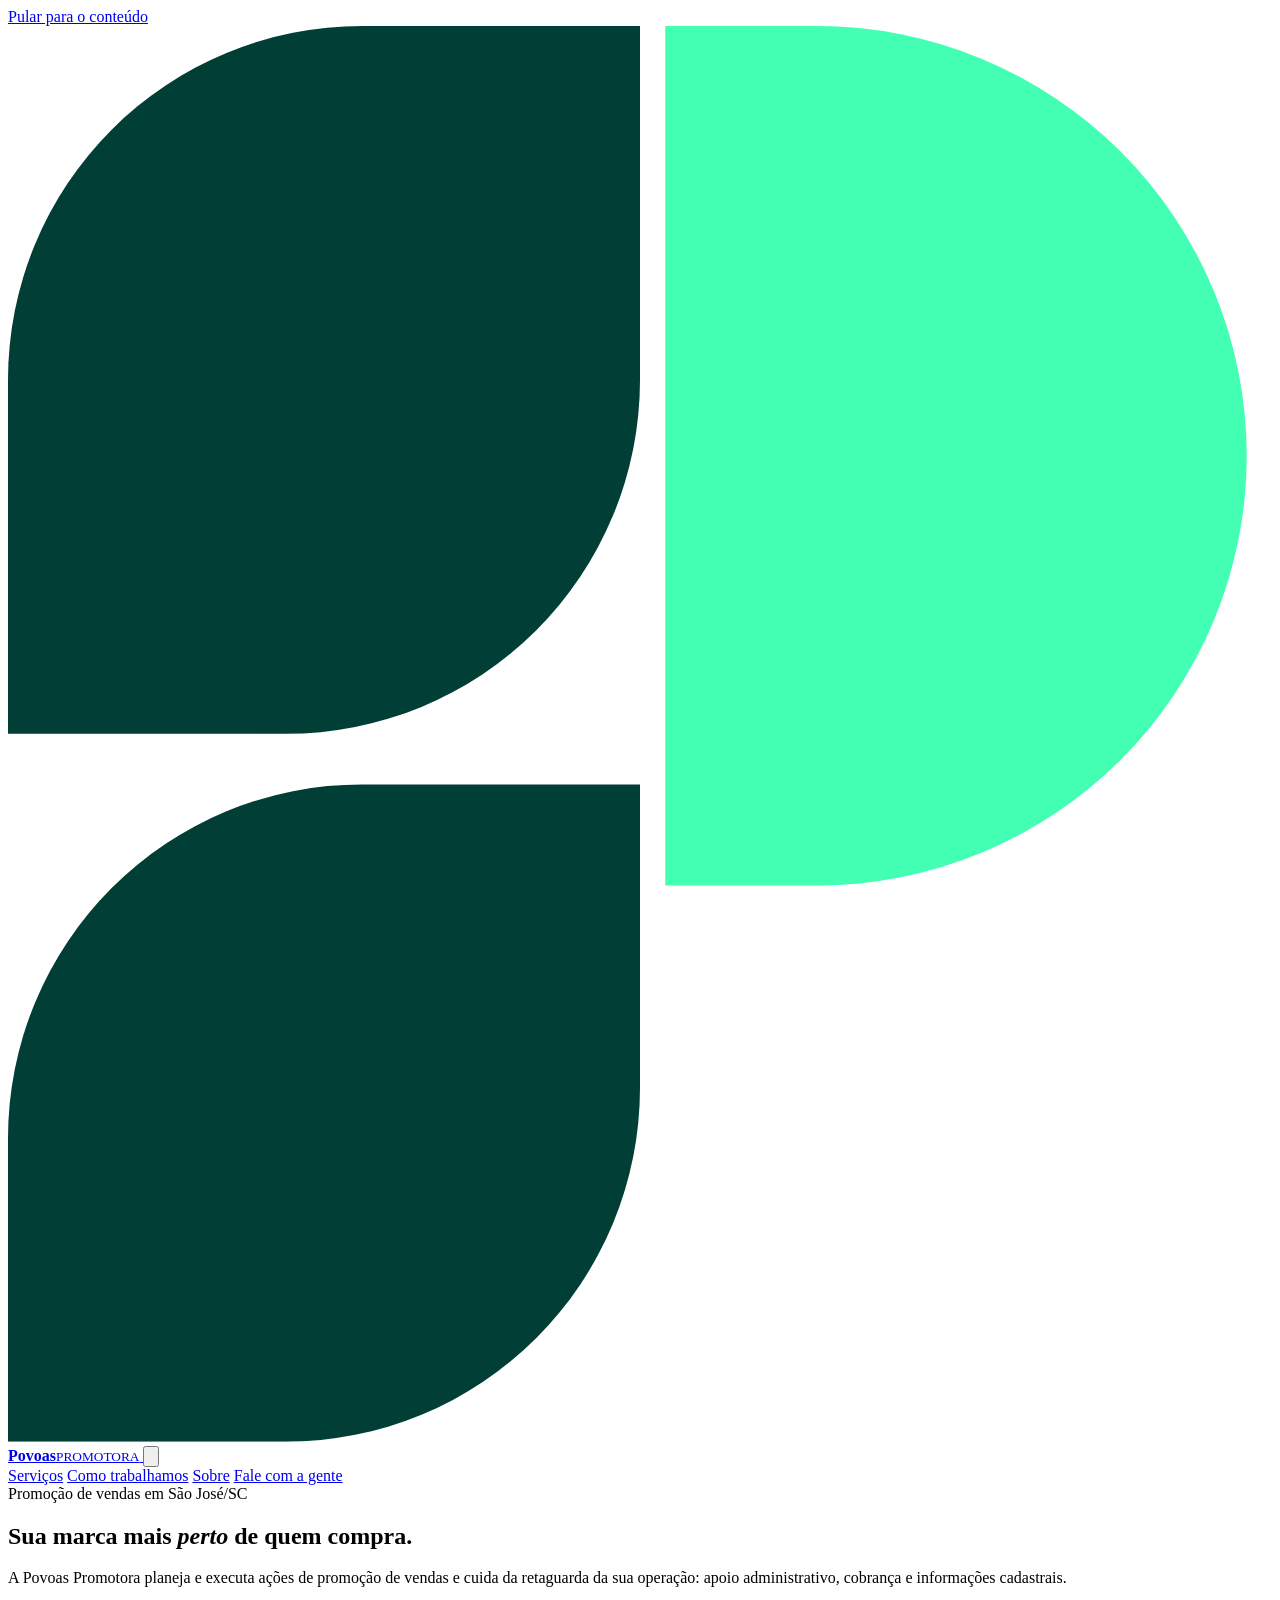
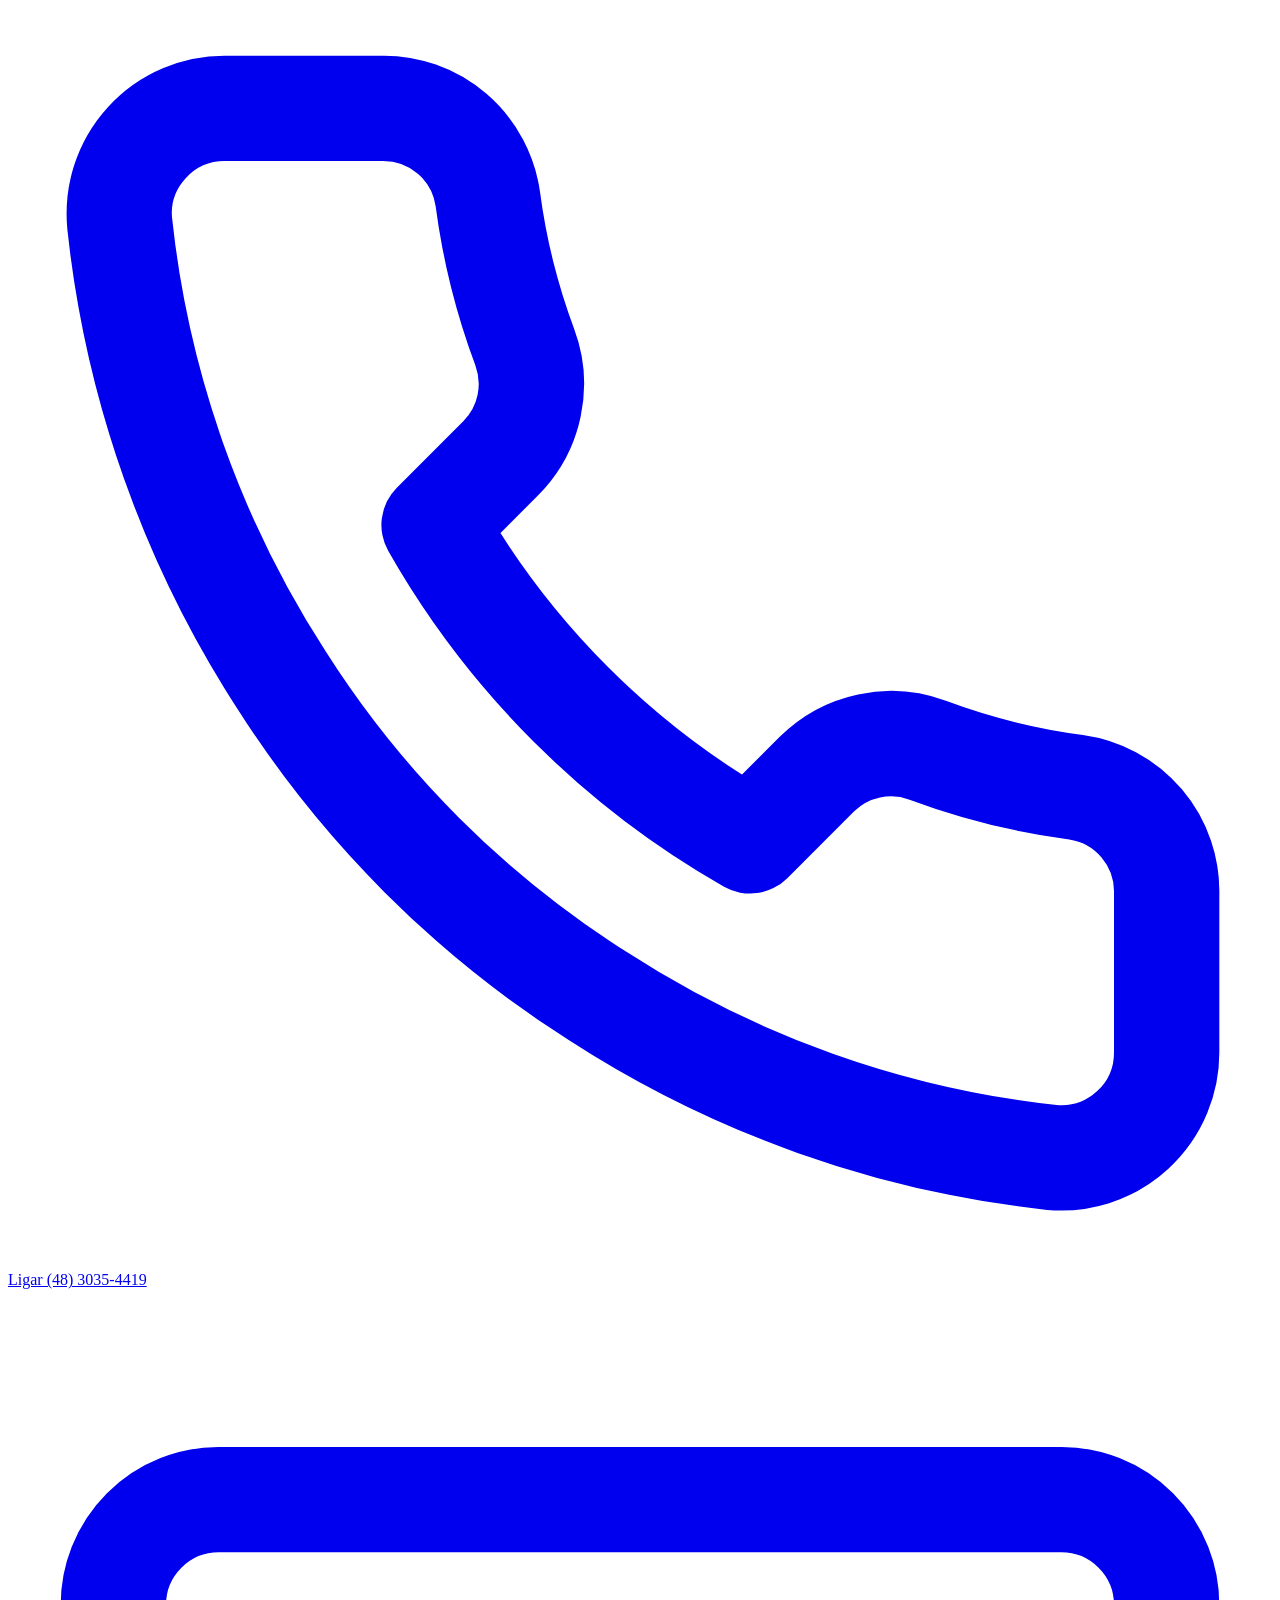
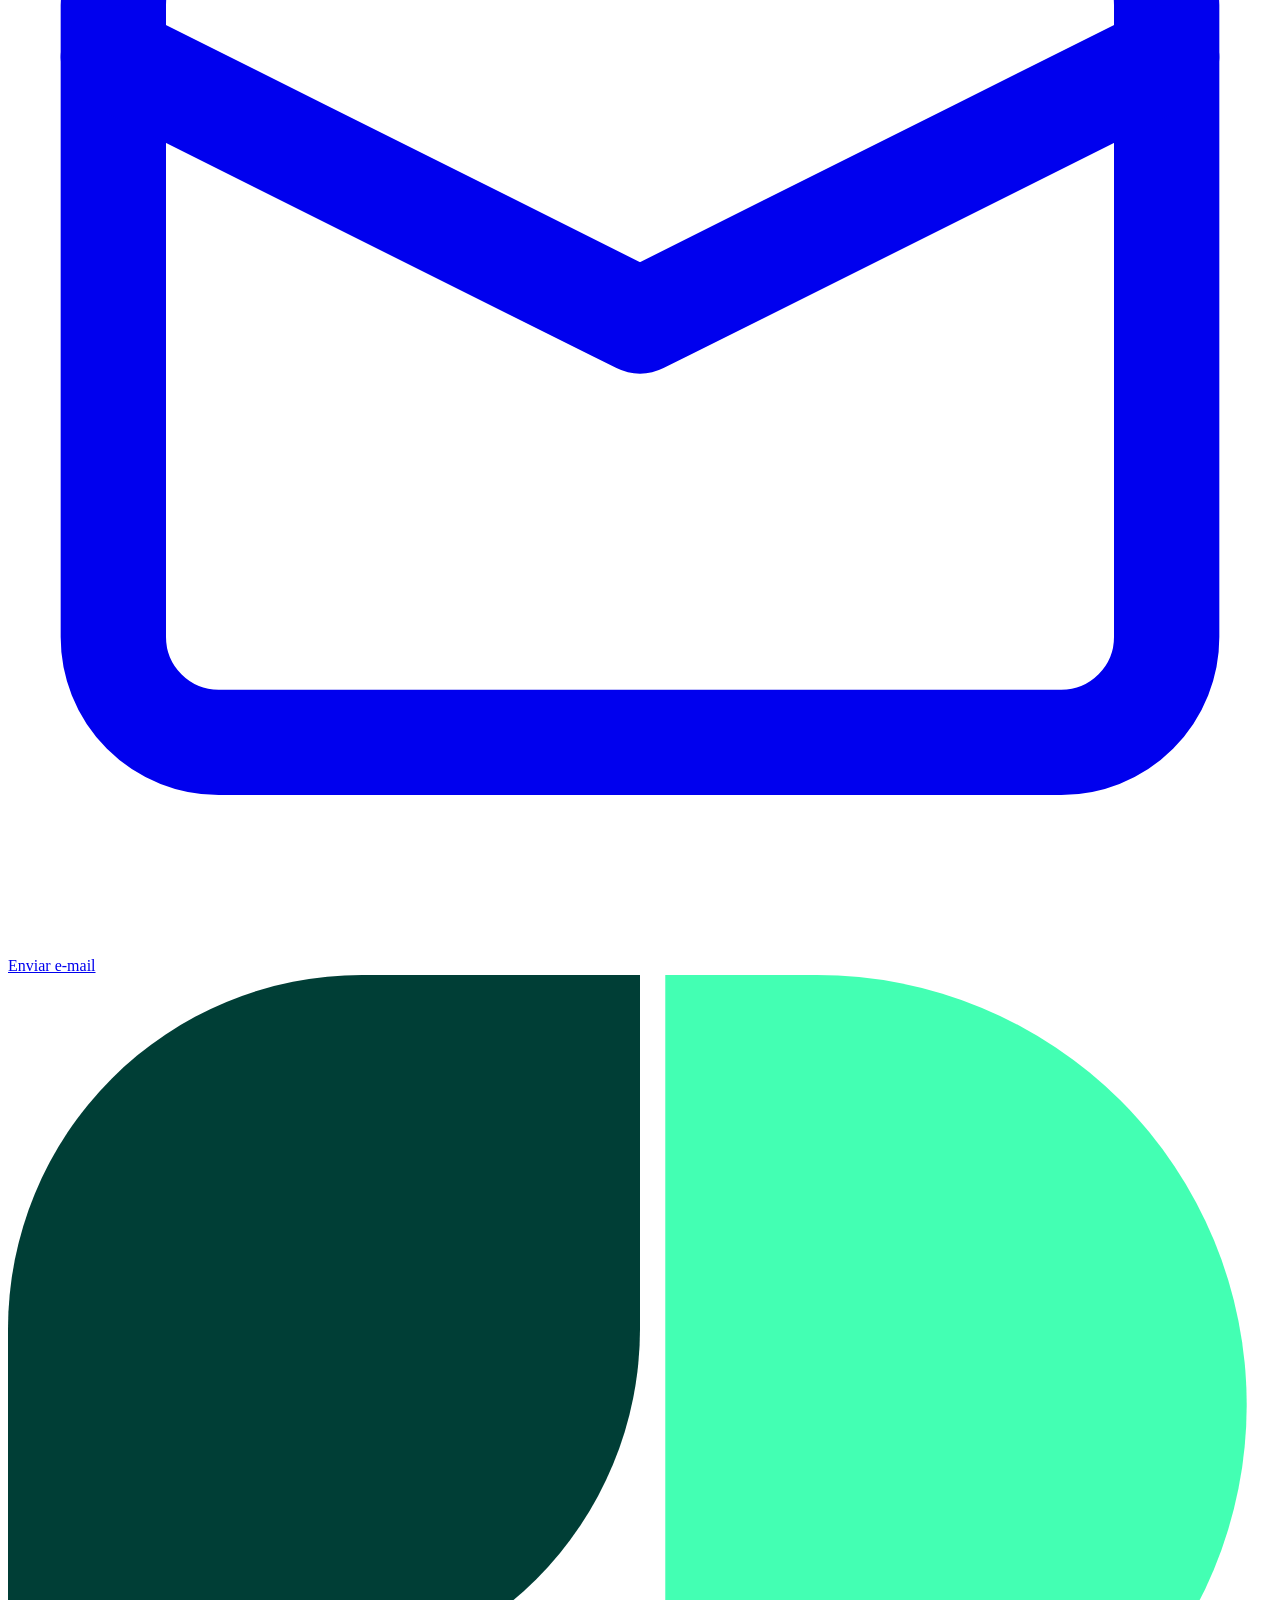
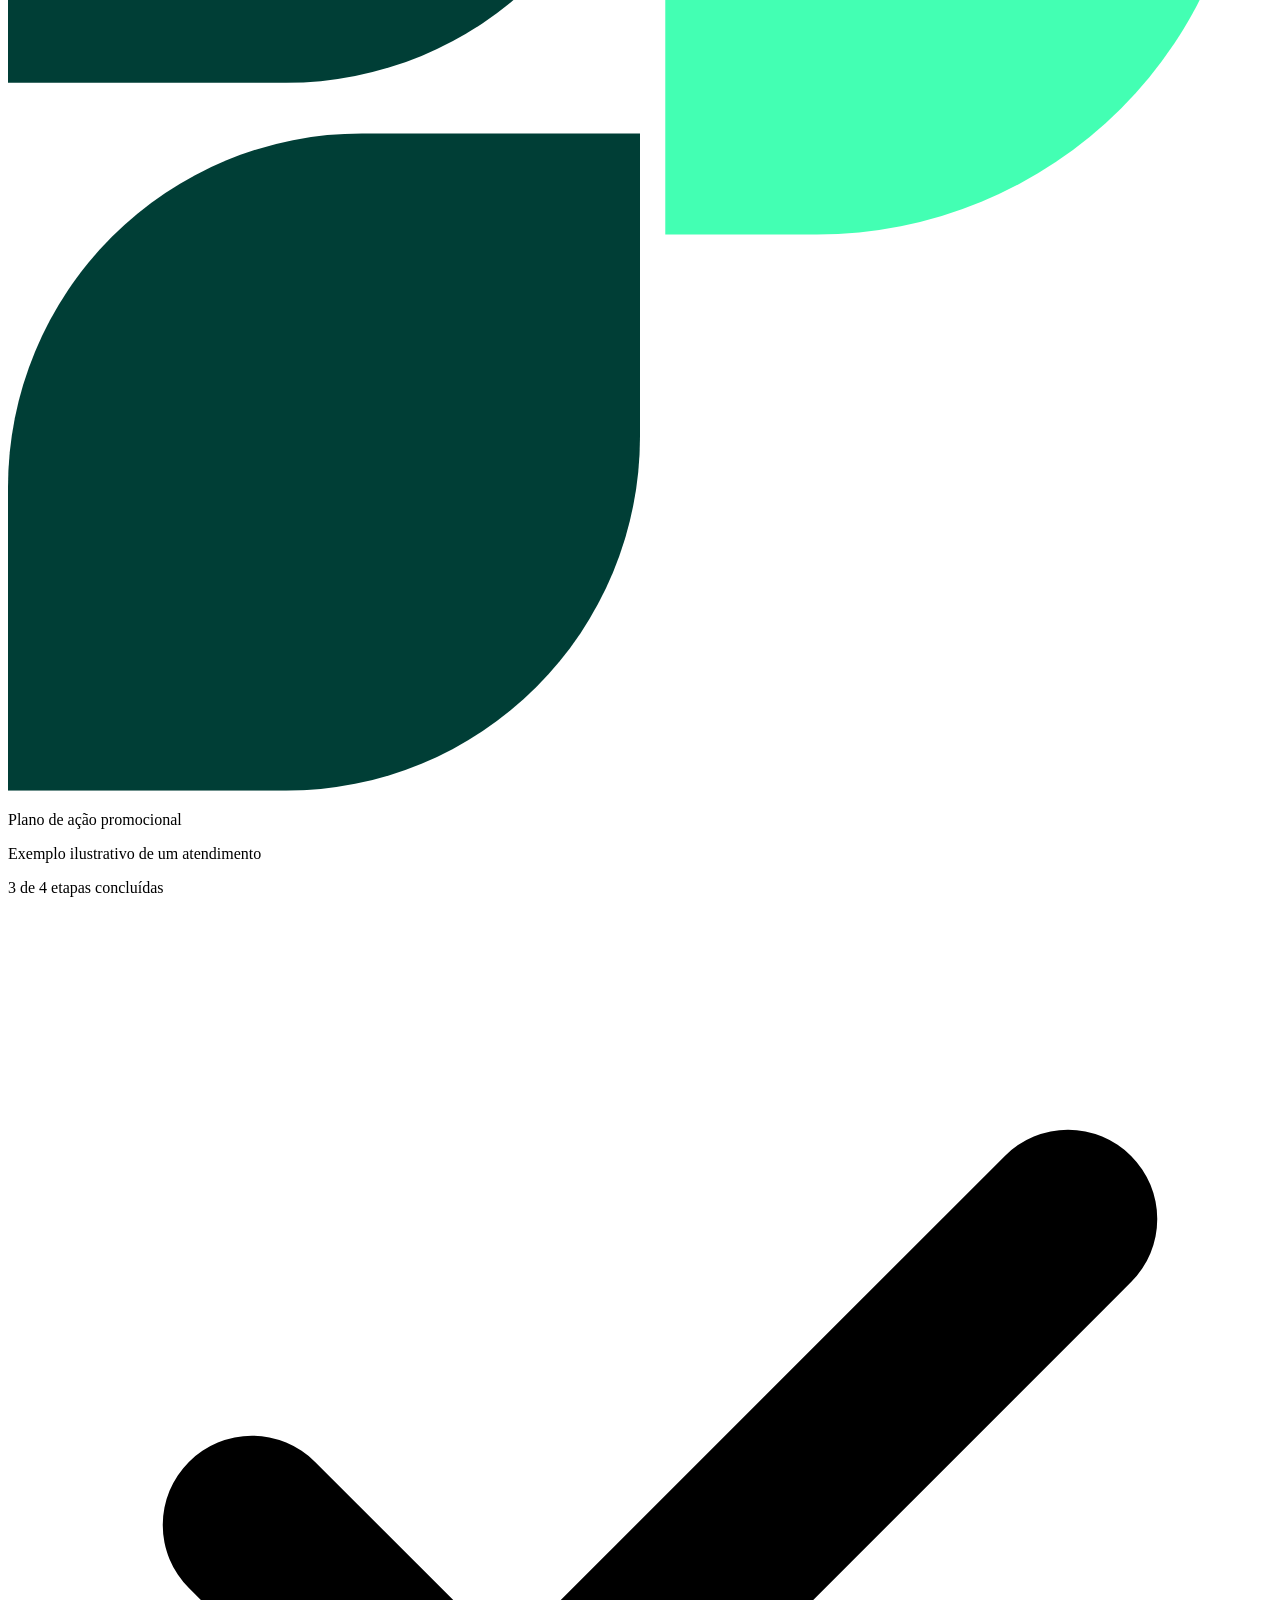
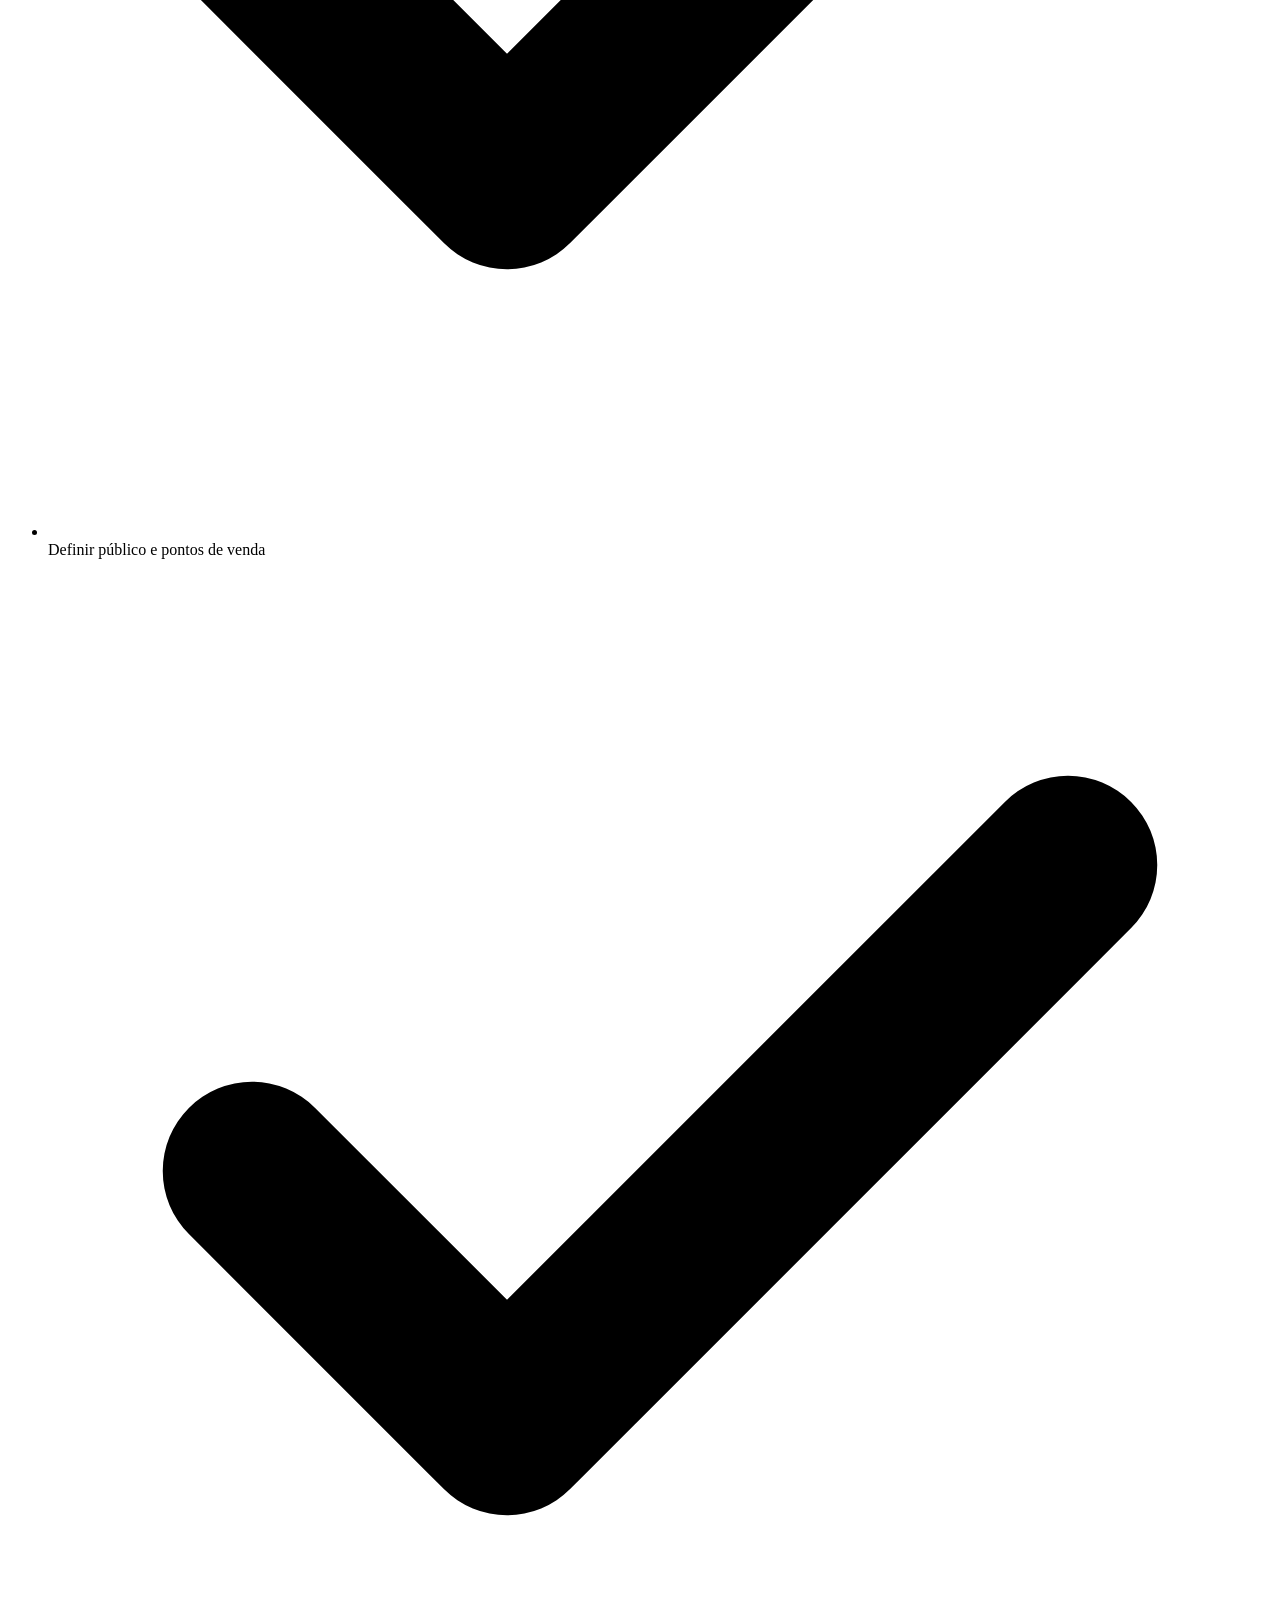
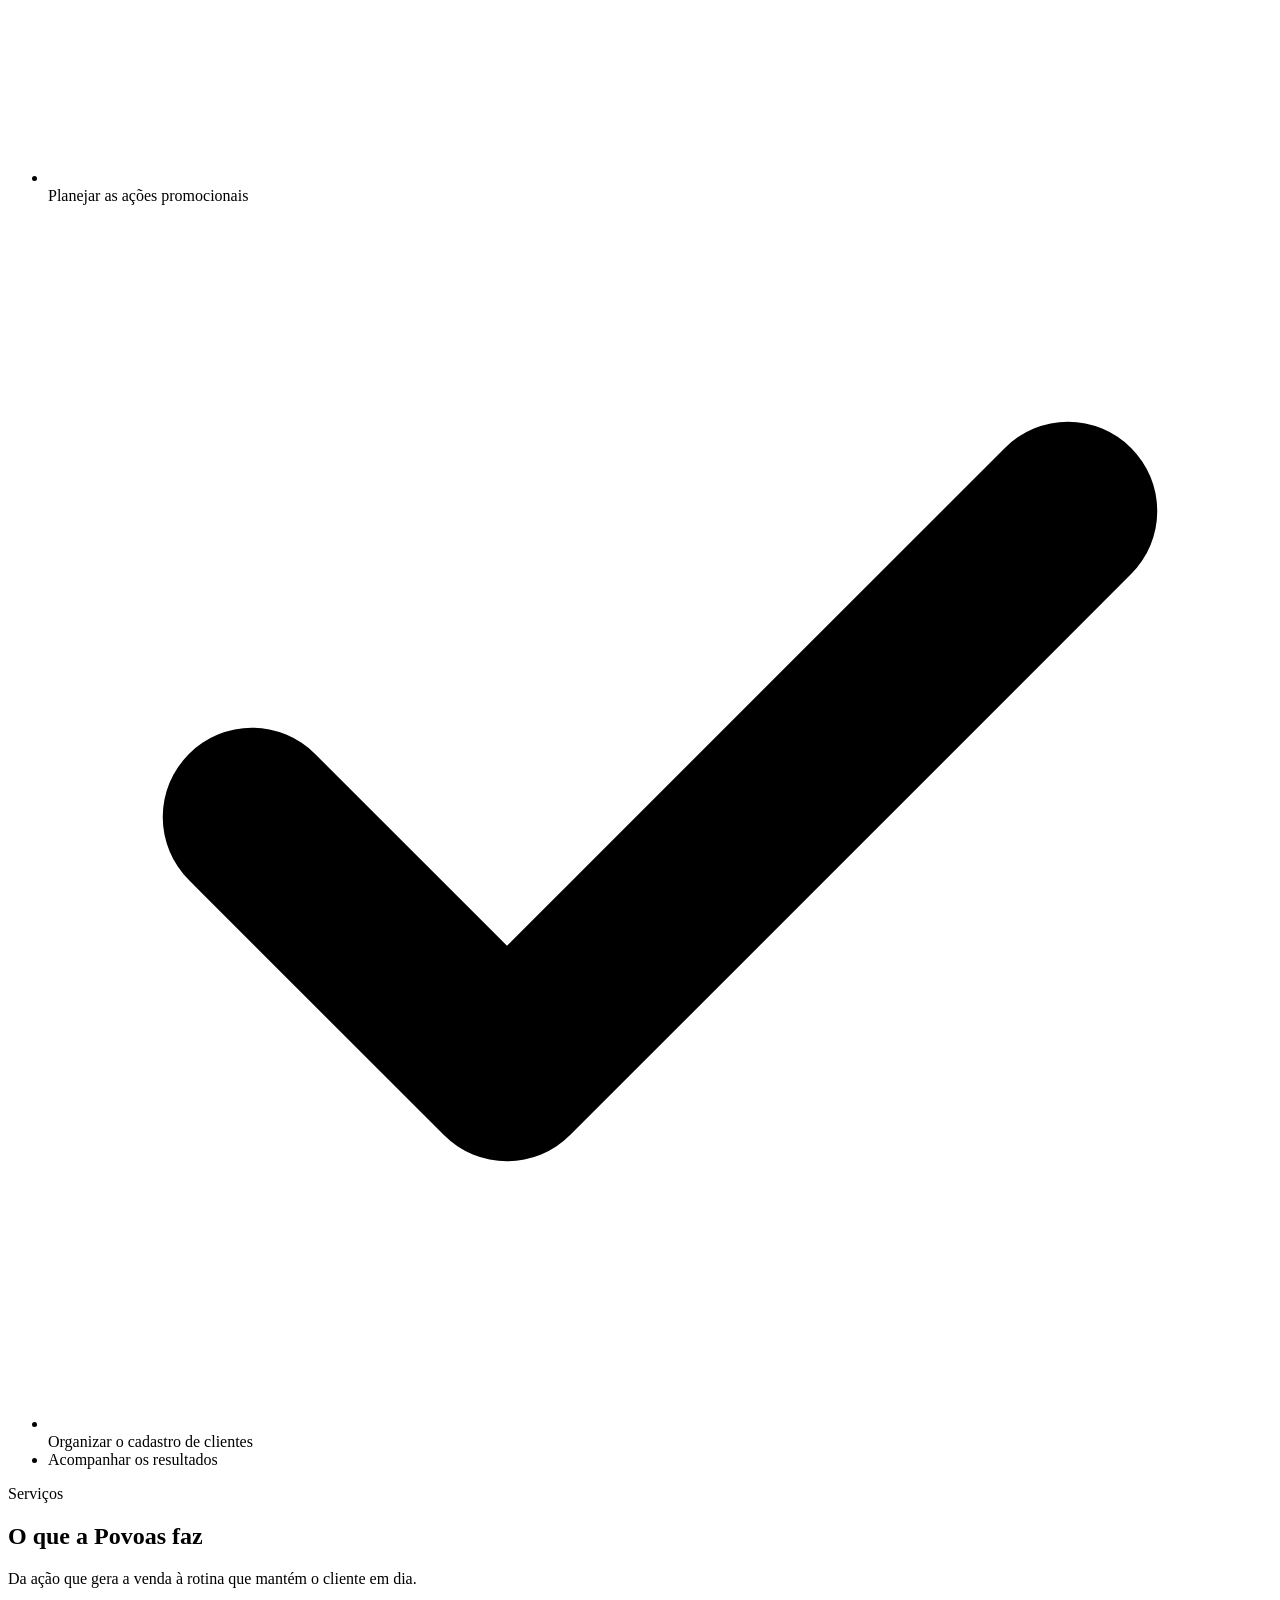
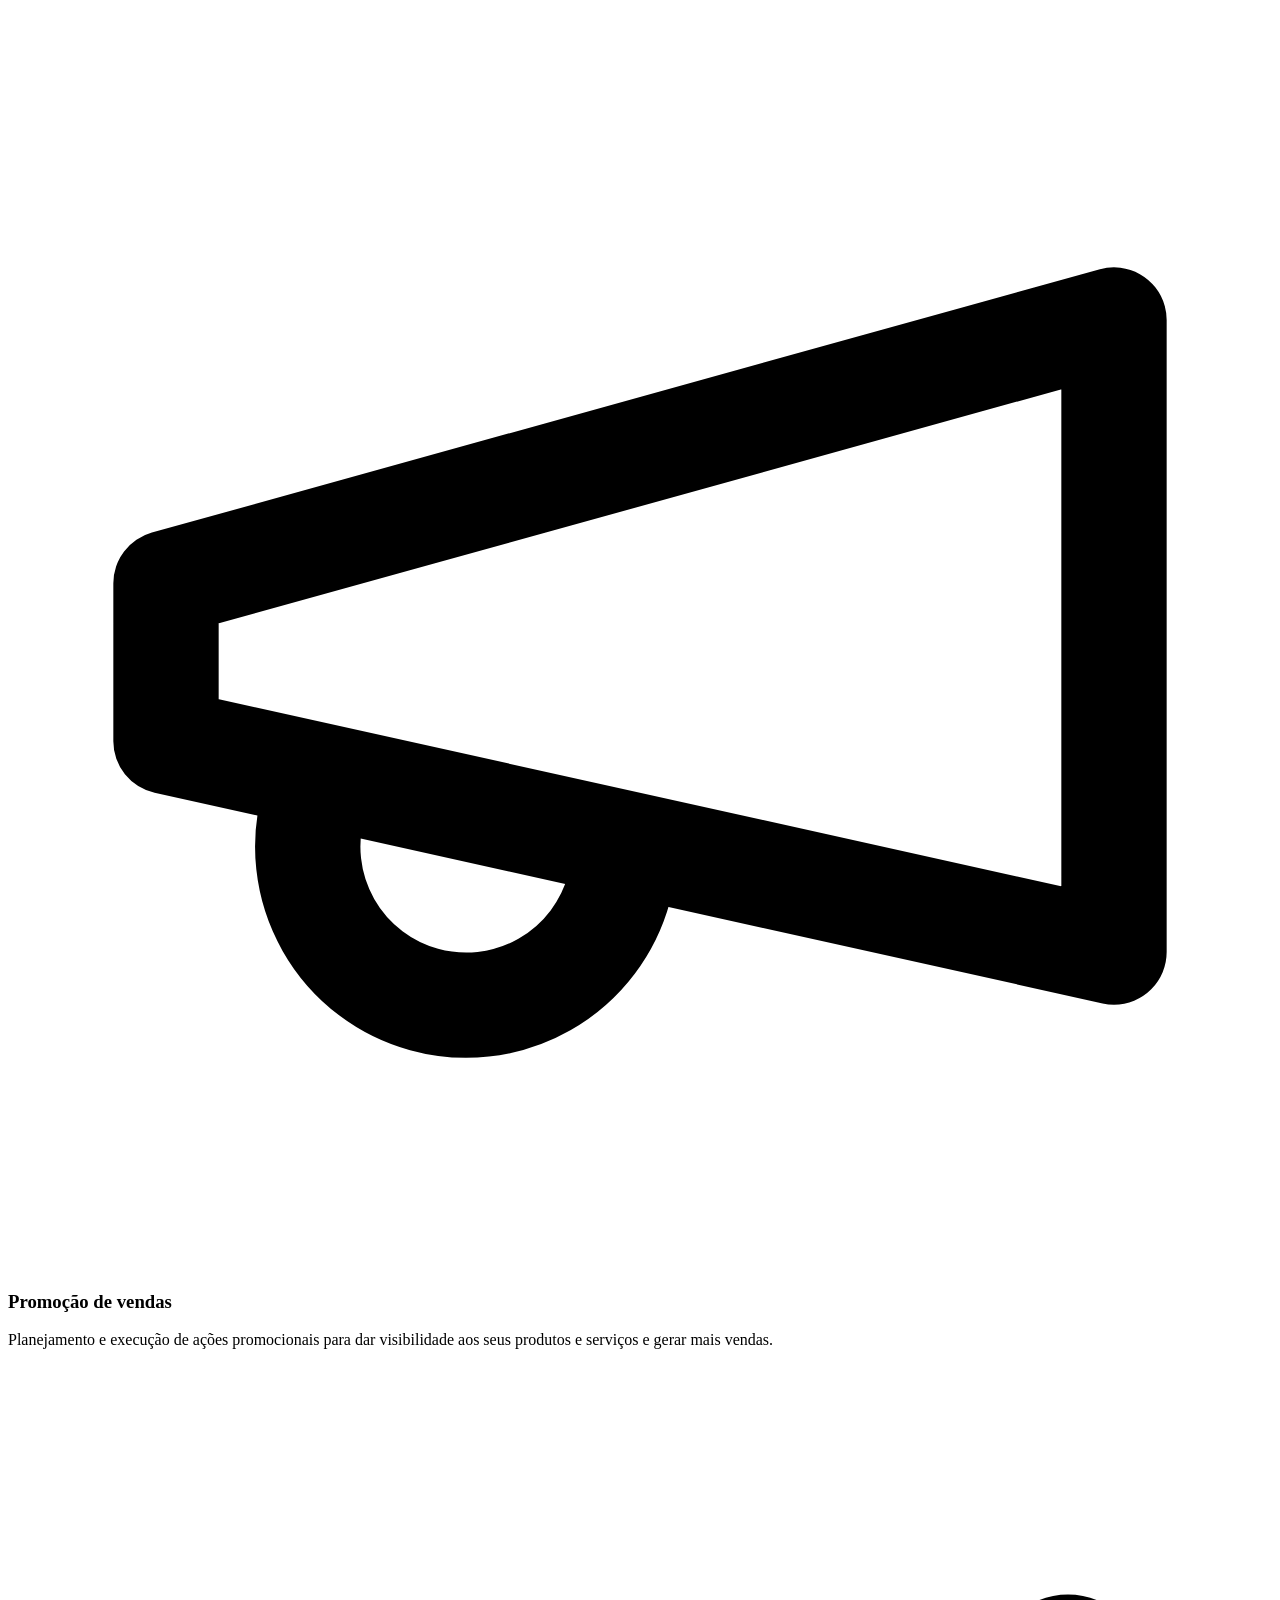
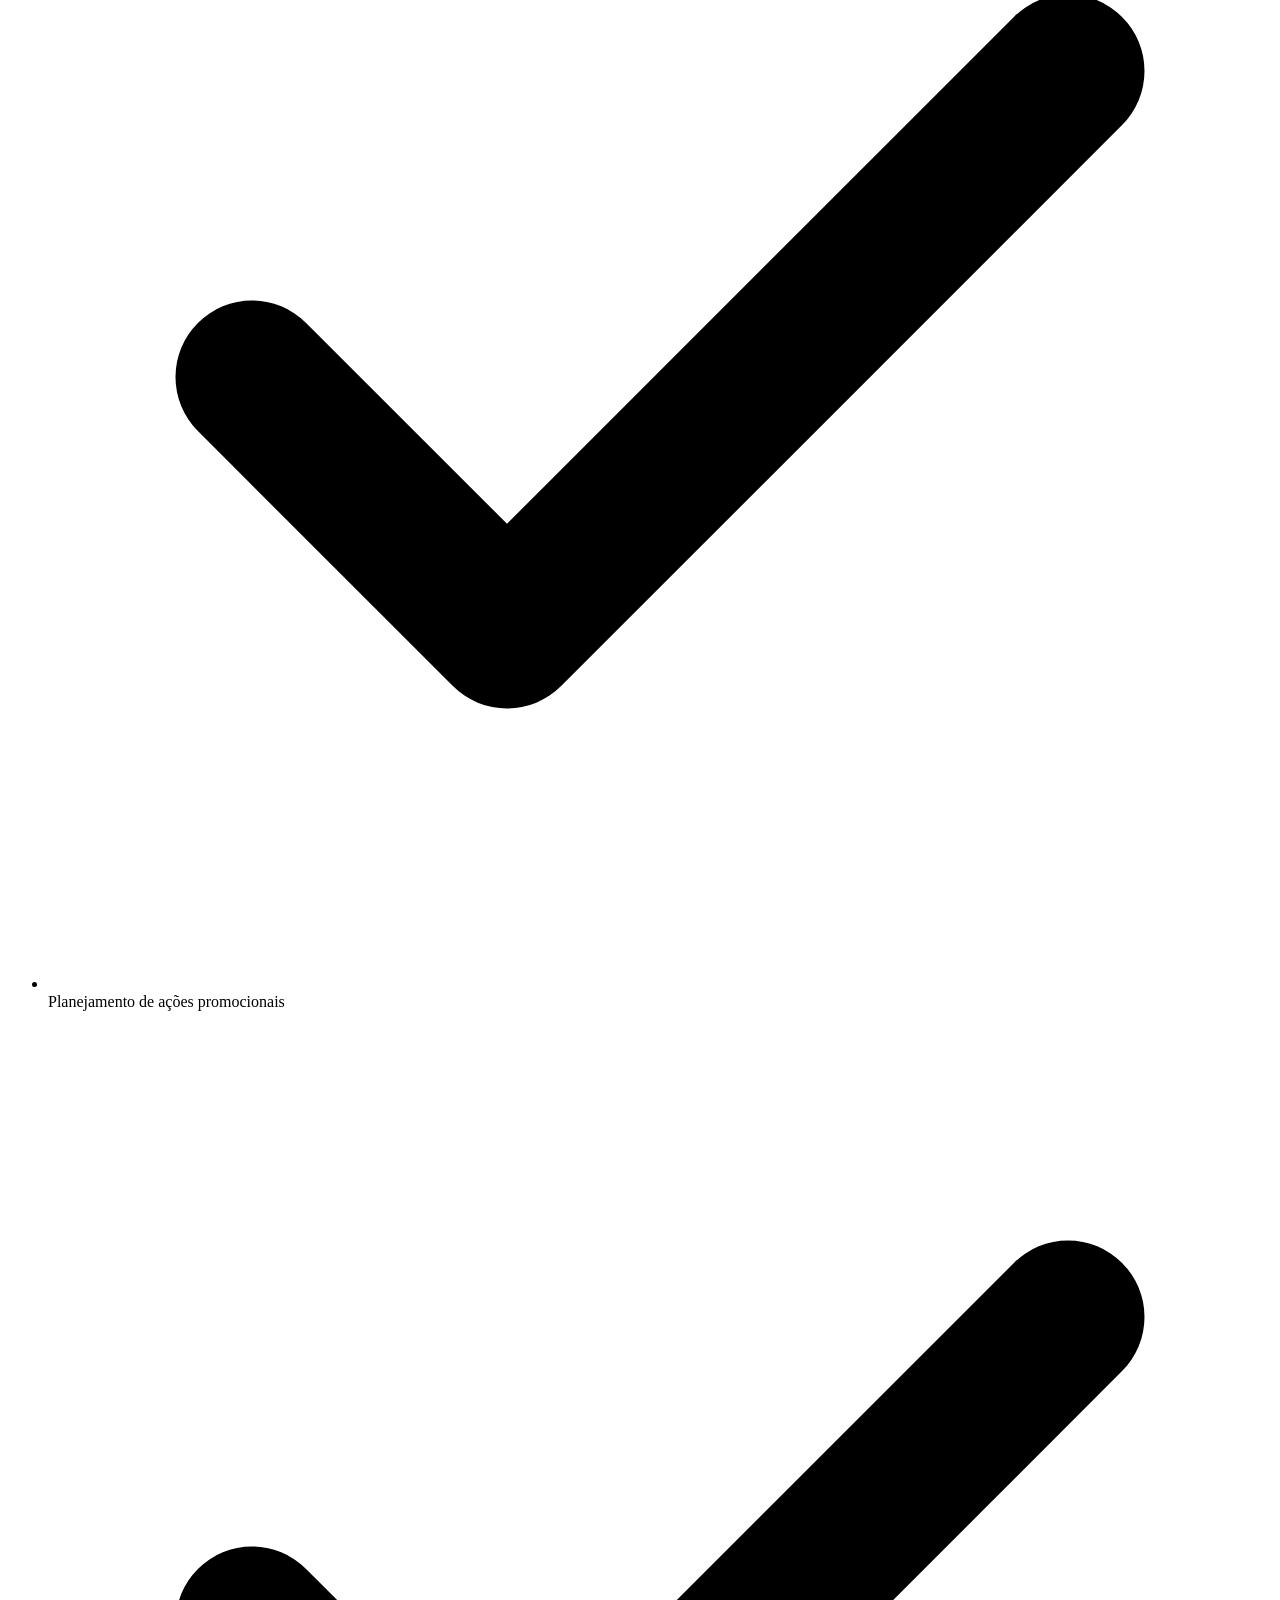
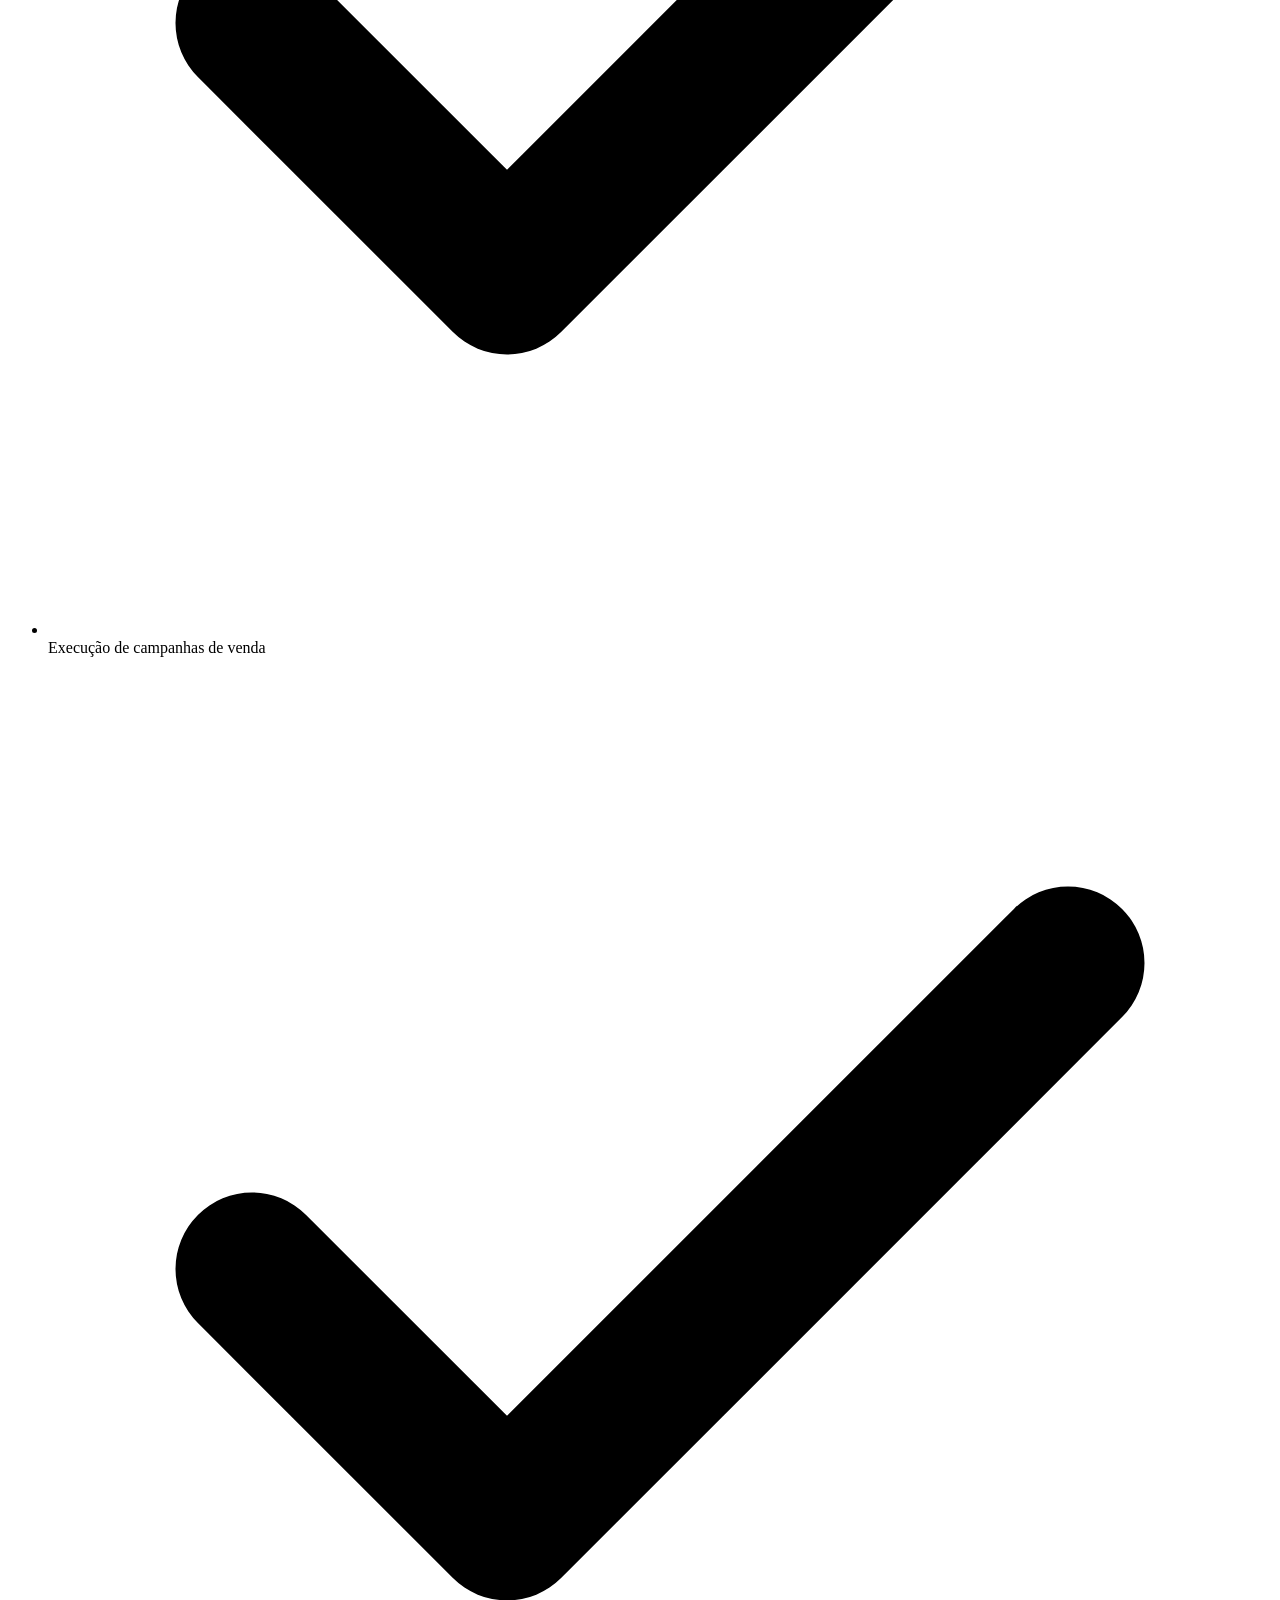
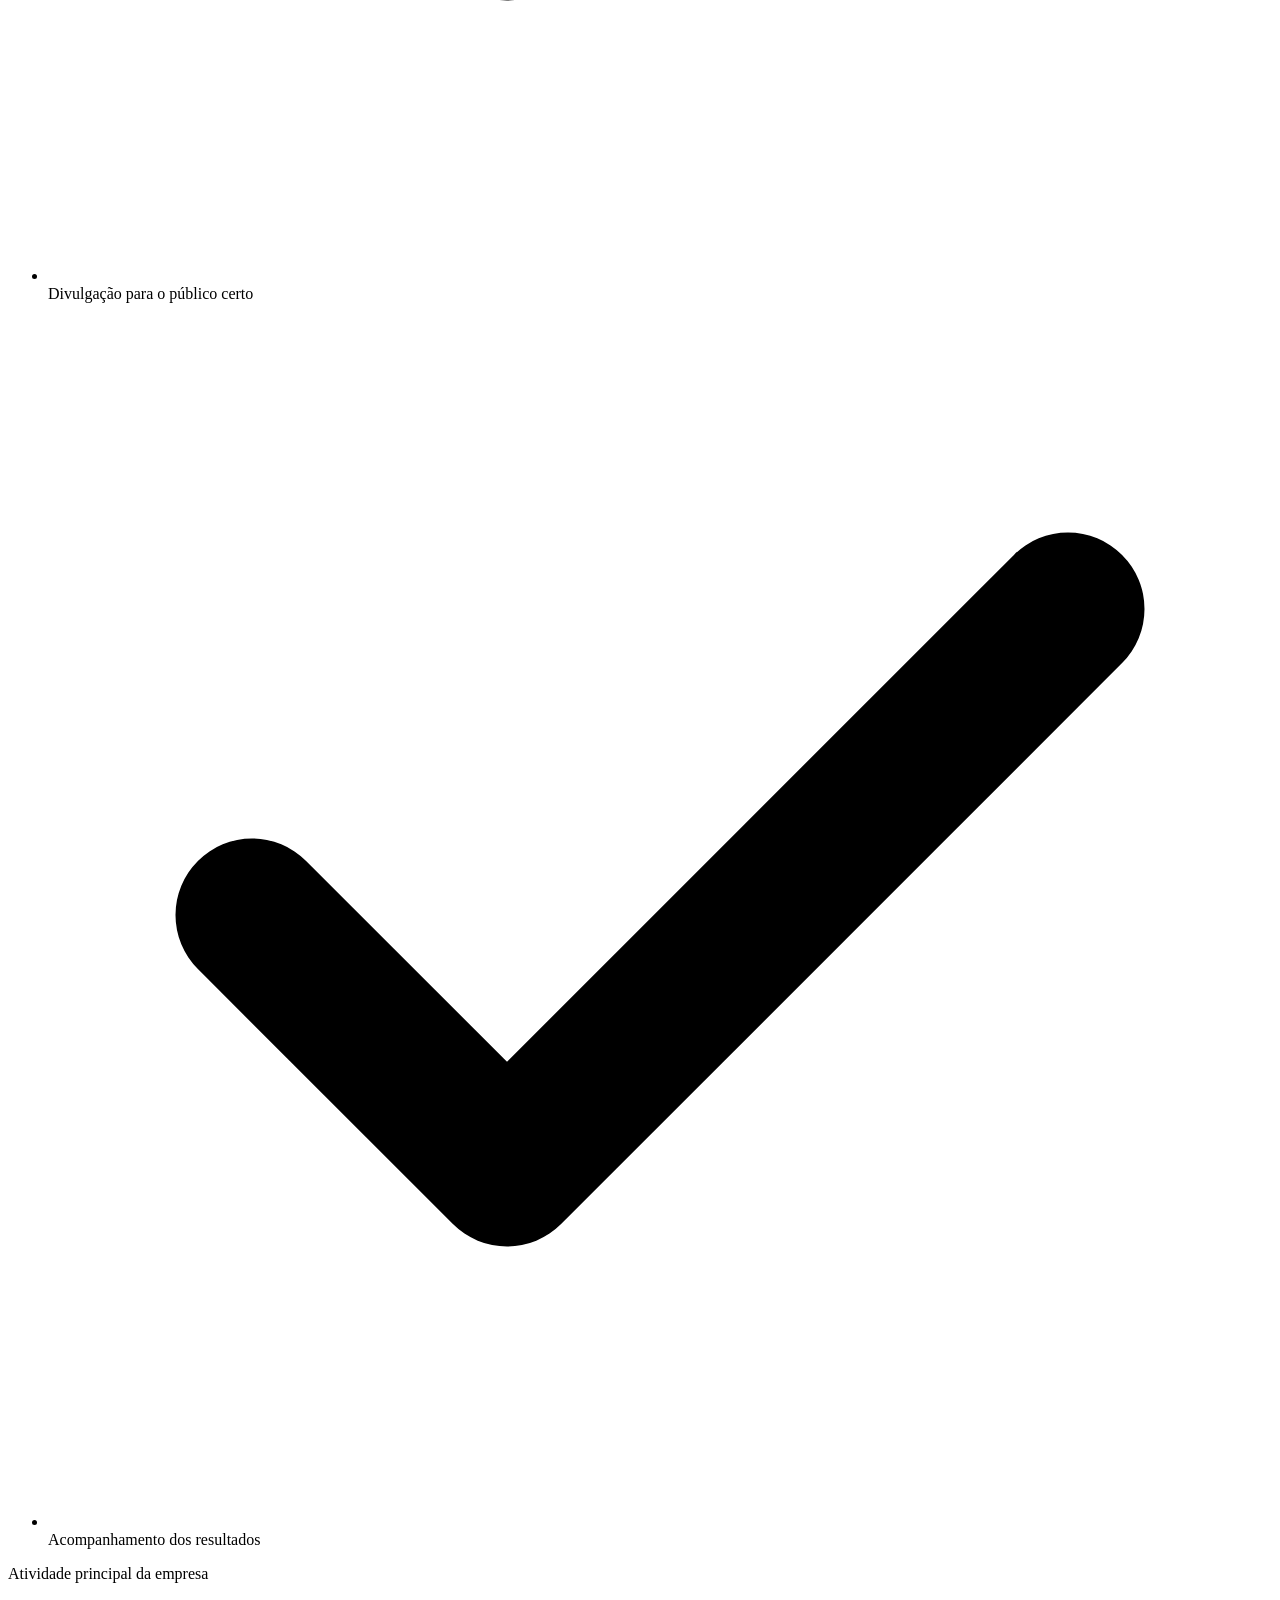
==== index.html @ f4d3b995 "Add files via upload" ====
<!doctype html>
<html lang="pt-BR">
<head>
  <meta charset="utf-8">
  <meta name="viewport" content="width=device-width, initial-scale=1">
  <title>Povoas Promotora | Promoção de vendas em São José/SC</title>
  <meta name="description" content="Promoção de vendas, apoio administrativo, cobrança e informações cadastrais para empresas. Povoas Promotora, São José/SC.">
  <link rel="canonical" href="https://povoaspromotora.com.br/">
  <meta property="og:url" content="https://povoaspromotora.com.br/">
  <meta name="theme-color" content="#003E36">
  <link rel="icon" href="assets/favicon.svg" type="image/svg+xml">
  <link rel="icon" href="assets/favicon-32.png" sizes="32x32" type="image/png">
  <link rel="apple-touch-icon" href="assets/apple-touch-icon.png">
  <meta property="og:type" content="website">
  <meta property="og:locale" content="pt_BR">
  <meta property="og:site_name" content="Povoas Promotora">
  <meta property="og:title" content="Povoas Promotora | Promoção de vendas em São José/SC">
  <meta property="og:description" content="Promoção de vendas, apoio administrativo, cobrança e informações cadastrais para empresas.">
  <meta property="og:image" content="https://povoaspromotora.com.br/assets/og-image.png">
  <meta property="og:image:width" content="1200">
  <meta property="og:image:height" content="630">
  <meta name="twitter:card" content="summary_large_image">
  <link rel="preconnect" href="https://fonts.googleapis.com">
  <link rel="preconnect" href="https://fonts.gstatic.com" crossorigin>
  <link href="https://fonts.googleapis.com/css2?family=Figtree:wght@600;700&family=Inter:wght@400;500;600&display=swap" rel="stylesheet">
  <link rel="stylesheet" href="assets/styles.css">
  <script type="application/ld+json">
  {
    "@context": "https://schema.org",
    "@type": "Organization",
    "url": "https://povoaspromotora.com.br/",
    "name": "POVOAS PROMOTORA",
    "legalName": "POVOAS PROMOTORA LTDA",
    "taxID": "42.125.273/0001-02",
    "telephone": "+55 48 3035-4419",
    "email": "dieg0povoas@hotmail.com",
    "address": {
      "@type": "PostalAddress",
      "streetAddress": "R. Nossa Senhora Aparecida, 312, Apt 1104, Bairro Barreiros",
      "addressLocality": "São José",
      "addressRegion": "SC",
      "postalCode": "88.117-020",
      "addressCountry": "BR"
    }
  }
  </script>
</head>
<body>
  <a class="skip-link" href="#conteudo">Pular para o conteúdo</a>
  <svg width="0" height="0" style="position:absolute" aria-hidden="true" focusable="false">
    <defs>
      <symbol id="pv-mark" viewBox="0 0 100 112">
        <path d="M52 0H64A34 34 0 0 1 64 68H52Z" fill="#43FFB3"/>
        <path d="M0 56V28A28 28 0 0 1 28 0H50V28A28 28 0 0 1 22 56Z" style="fill:var(--leaf, #003E36)"/>
        <path d="M0 112V88A28 28 0 0 1 28 60H50V84A28 28 0 0 1 22 112Z" style="fill:var(--leaf, #003E36)"/>
      </symbol>
    </defs>
  </svg>

  <header class="site-header">
    <div class="container header-inner">
      <a class="brand" href="#topo" aria-label="Povoas Promotora, início">
        <svg viewBox="0 0 100 112" aria-hidden="true"><use href="#pv-mark"/></svg>
        <span class="wm"><b>Povoas</b><small>PROMOTORA</small></span>
      </a>
      <button class="menu-toggle" type="button" aria-expanded="false" aria-controls="menu" aria-label="Abrir menu">
        <svg viewBox="0 0 24 24" fill="none" stroke="currentColor" stroke-width="2" stroke-linecap="round" aria-hidden="true"><line x1="4" y1="7" x2="20" y2="7"/><line x1="4" y1="12" x2="20" y2="12"/><line x1="4" y1="17" x2="20" y2="17"/></svg>
      </button>
      <nav class="nav" id="menu" aria-label="Principal">
        <a href="#servicos">Serviços</a>
        <a href="#como-trabalhamos">Como trabalhamos</a>
        <a href="#sobre">Sobre</a>
        <a class="btn btn-primary btn-small" href="#contato">Fale com a gente</a>
      </nav>
    </div>
  </header>

  <main id="conteudo">
    <section class="hero" id="topo">
      <div class="container">
        <div class="hero-panel">
          <div class="hero-grid">
            <div>
              <span class="pill">Promoção de vendas em São José/SC</span>
              <h1>Sua marca mais <em>perto</em> de quem compra.</h1>
              <p class="lead">A Povoas Promotora planeja e executa ações de promoção de vendas e cuida da retaguarda da sua operação: apoio administrativo, cobrança e informações cadastrais.</p>
              <div class="hero-actions">
                <a class="btn btn-primary" href="tel:+554830354419">
                  <svg viewBox="0 0 24 24" fill="none" stroke="currentColor" stroke-width="2" stroke-linecap="round" stroke-linejoin="round" aria-hidden="true"><path d="M22 16.92v3a2 2 0 0 1-2.18 2 19.79 19.79 0 0 1-8.63-3.07 19.5 19.5 0 0 1-6-6 19.79 19.79 0 0 1-3.07-8.67A2 2 0 0 1 4.11 2h3a2 2 0 0 1 2 1.72 12.84 12.84 0 0 0 .7 2.81 2 2 0 0 1-.45 2.11L8.09 9.91a16 16 0 0 0 6 6l1.27-1.27a2 2 0 0 1 2.11-.45 12.84 12.84 0 0 0 2.81.7A2 2 0 0 1 22 16.92z"/></svg>
                  Ligar (48) 3035-4419
                </a>
                <a class="btn btn-ghost" href="mailto:dieg0povoas@hotmail.com?subject=Contato%20pelo%20site%20Povoas%20Promotora">
                  <svg viewBox="0 0 24 24" fill="none" stroke="currentColor" stroke-width="2" stroke-linecap="round" stroke-linejoin="round" aria-hidden="true"><rect x="2" y="4" width="20" height="16" rx="2"/><path d="m22 7-10 5L2 7"/></svg>
                  Enviar e-mail
                </a>
              </div>
            </div>

            <div class="note-card" aria-label="Exemplo ilustrativo de plano de ação promocional">
              <div class="note-head">
                <svg viewBox="0 0 100 112" aria-hidden="true"><use href="#pv-mark"/></svg>
                <div>
                  <p class="note-title">Plano de ação promocional</p>
                  <p class="note-sub">Exemplo ilustrativo de um atendimento</p>
                </div>
              </div>
              <div class="progress" aria-hidden="true"><span></span></div>
              <p class="progress-label">3 de 4 etapas concluídas</p>
              <ul class="note-list">
                <li><span class="check" aria-hidden="true"><svg viewBox="0 0 24 24" fill="none" stroke="currentColor" stroke-width="3.5" stroke-linecap="round" stroke-linejoin="round"><polyline points="20 6 9 17 4 12"/></svg></span>Definir público e pontos de venda</li>
                <li><span class="check" aria-hidden="true"><svg viewBox="0 0 24 24" fill="none" stroke="currentColor" stroke-width="3.5" stroke-linecap="round" stroke-linejoin="round"><polyline points="20 6 9 17 4 12"/></svg></span>Planejar as ações promocionais</li>
                <li><span class="check" aria-hidden="true"><svg viewBox="0 0 24 24" fill="none" stroke="currentColor" stroke-width="3.5" stroke-linecap="round" stroke-linejoin="round"><polyline points="20 6 9 17 4 12"/></svg></span>Organizar o cadastro de clientes</li>
                <li><span class="check pending" aria-hidden="true"></span>Acompanhar os resultados</li>
              </ul>
            </div>
          </div>
        </div>
      </div>
    </section>

    <section class="section" id="servicos" aria-labelledby="servicos-titulo">
      <div class="container">
        <div class="section-head">
          <span class="label">Serviços</span>
          <h2 id="servicos-titulo">O que a Povoas faz</h2>
          <p>Da ação que gera a venda à rotina que mantém o cliente em dia.</p>
        </div>

        <div class="services">
          <article class="service service-main">
            <span class="icon" aria-hidden="true"><svg viewBox="0 0 24 24" fill="none" stroke="currentColor" stroke-width="2" stroke-linecap="round" stroke-linejoin="round"><path d="m3 11 18-5v12L3 14v-3z"/><path d="M11.6 16.8a3 3 0 1 1-5.8-1.6"/></svg></span>
            <h3>Promoção de vendas</h3>
            <p>Planejamento e execução de ações promocionais para dar visibilidade aos seus produtos e serviços e gerar mais vendas.</p>
            <ul>
              <li><svg viewBox="0 0 24 24" fill="none" stroke="currentColor" stroke-width="3" stroke-linecap="round" stroke-linejoin="round" aria-hidden="true"><polyline points="20 6 9 17 4 12"/></svg>Planejamento de ações promocionais</li>
              <li><svg viewBox="0 0 24 24" fill="none" stroke="currentColor" stroke-width="3" stroke-linecap="round" stroke-linejoin="round" aria-hidden="true"><polyline points="20 6 9 17 4 12"/></svg>Execução de campanhas de venda</li>
              <li><svg viewBox="0 0 24 24" fill="none" stroke="currentColor" stroke-width="3" stroke-linecap="round" stroke-linejoin="round" aria-hidden="true"><polyline points="20 6 9 17 4 12"/></svg>Divulgação para o público certo</li>
              <li><svg viewBox="0 0 24 24" fill="none" stroke="currentColor" stroke-width="3" stroke-linecap="round" stroke-linejoin="round" aria-hidden="true"><polyline points="20 6 9 17 4 12"/></svg>Acompanhamento dos resultados</li>
            </ul>
            <span class="tag-main">Atividade principal da empresa</span>
          </article>

          <article class="service">
            <span class="icon" aria-hidden="true"><svg viewBox="0 0 24 24" fill="none" stroke="currentColor" stroke-width="2" stroke-linecap="round" stroke-linejoin="round"><rect x="2" y="7" width="20" height="14" rx="2"/><path d="M16 21V5a2 2 0 0 0-2-2h-4a2 2 0 0 0-2 2v16"/></svg></span>
            <h3>Serviços de escritório e apoio administrativo</h3>
            <p>Apoio combinado para manter a rotina administrativa organizada e em dia.</p>
          </article>

          <article class="service">
            <span class="icon" aria-hidden="true"><svg viewBox="0 0 24 24" fill="none" stroke="currentColor" stroke-width="2" stroke-linecap="round" stroke-linejoin="round"><rect x="2" y="5" width="20" height="14" rx="2"/><line x1="2" y1="10" x2="22" y2="10"/><line x1="6" y1="15" x2="10" y2="15"/></svg></span>
            <h3>Cobrança</h3>
            <p>Gestão de cobranças com acompanhamento organizado e comunicação clara com cada cliente.</p>
          </article>

          <article class="service">
            <span class="icon" aria-hidden="true"><svg viewBox="0 0 24 24" fill="none" stroke="currentColor" stroke-width="2" stroke-linecap="round" stroke-linejoin="round"><rect x="3" y="4" width="18" height="16" rx="2"/><circle cx="9" cy="10" r="2"/><path d="M6 16c.8-1.5 1.8-2 3-2s2.2.5 3 2"/><line x1="15" y1="9" x2="18" y2="9"/><line x1="15" y1="13" x2="18" y2="13"/></svg></span>
            <h3>Informações cadastrais</h3>
            <p>Organização e atualização de informações cadastrais para uma base de clientes confiável.</p>
          </article>
        </div>
      </div>
    </section>

    <section class="section steps-wrap" id="como-trabalhamos" aria-labelledby="como-titulo">
      <div class="container">
        <div class="section-head">
          <span class="label">Como trabalhamos</span>
          <h2 id="como-titulo">Do primeiro contato aos resultados</h2>
        </div>
        <ol class="steps">
          <li>
            <h3>Conversa inicial</h3>
            <p>Você conta o que vende, para quem vende e qual é o objetivo.</p>
          </li>
          <li>
            <h3>Diagnóstico</h3>
            <p>Analisamos público, canais e a rotina que sustenta as vendas.</p>
          </li>
          <li>
            <h3>Proposta</h3>
            <p>Escopo e prazos definidos por escrito antes de começar.</p>
          </li>
          <li>
            <h3>Execução</h3>
            <p>Colocamos o plano em prática e acompanhamos os resultados com você.</p>
          </li>
        </ol>
      </div>
    </section>

    <section class="section" id="sobre" aria-labelledby="sobre-titulo">
      <div class="container">
        <div class="about-panel">
          <div class="about-grid">
            <div class="about-text">
              <span class="label">Sobre</span>
              <h2 id="sobre-titulo">Sobre a Povoas Promotora</h2>
              <p>A Povoas Promotora LTDA atua em promoção de vendas, serviços de escritório e apoio administrativo, e atividades de cobrança e informações cadastrais.</p>
              <p>Com sede em São José/SC, a empresa une ações comerciais e uma rotina administrativa organizada para apoiar o crescimento dos seus clientes.</p>
            </div>
            <div class="company-card">
              <dl>
                <div class="row"><dt>Razão social</dt><dd>POVOAS PROMOTORA LTDA</dd></div>
                <div class="row"><dt>Nome fantasia</dt><dd>POVOAS PROMOTORA</dd></div>
                <div class="row"><dt>CNPJ</dt><dd>42.125.273/0001-02</dd></div>
                <div class="row"><dt>Atividade principal</dt><dd>73.19-0/02 Promoção de vendas</dd></div>
                <div class="row"><dt>Endereço</dt><dd>R. Nossa Senhora Aparecida, 312, Apt 1104<br>Bairro Barreiros, São José/SC<br>CEP 88.117-020</dd></div>
              </dl>
            </div>
          </div>
        </div>
      </div>
    </section>

    <section class="section" id="contato" aria-labelledby="contato-titulo">
      <div class="container">
        <div class="contact-panel">
          <div>
            <span class="label">Contato</span>
            <h2 id="contato-titulo">Vamos conversar?</h2>
            <p class="lead">Fale com a Povoas Promotora por telefone ou e-mail para conhecer os serviços ou pedir uma proposta.</p>
            <a class="btn btn-primary" href="tel:+554830354419">Ligar agora</a>
          </div>
          <div class="contact-list">
            <a class="contact-item" href="tel:+554830354419">
              <span class="icon" aria-hidden="true"><svg viewBox="0 0 24 24" fill="none" stroke="currentColor" stroke-width="2" stroke-linecap="round" stroke-linejoin="round"><path d="M22 16.92v3a2 2 0 0 1-2.18 2 19.79 19.79 0 0 1-8.63-3.07 19.5 19.5 0 0 1-6-6 19.79 19.79 0 0 1-3.07-8.67A2 2 0 0 1 4.11 2h3a2 2 0 0 1 2 1.72 12.84 12.84 0 0 0 .7 2.81 2 2 0 0 1-.45 2.11L8.09 9.91a16 16 0 0 0 6 6l1.27-1.27a2 2 0 0 1 2.11-.45 12.84 12.84 0 0 0 2.81.7A2 2 0 0 1 22 16.92z"/></svg></span>
              <span><small>Telefone</small><strong>(48) 3035-4419</strong></span>
            </a>
            <a class="contact-item" href="mailto:dieg0povoas@hotmail.com?subject=Contato%20pelo%20site%20Povoas%20Promotora">
              <span class="icon" aria-hidden="true"><svg viewBox="0 0 24 24" fill="none" stroke="currentColor" stroke-width="2" stroke-linecap="round" stroke-linejoin="round"><rect x="2" y="4" width="20" height="16" rx="2"/><path d="m22 7-10 5L2 7"/></svg></span>
              <span><small>E-mail</small><strong>dieg0povoas@hotmail.com</strong></span>
            </a>
            <a class="contact-item" href="https://www.google.com/maps/search/?api=1&amp;query=R.%20Nossa%20Senhora%20Aparecida%2C%20312%2C%20Barreiros%2C%20S%C3%A3o%20Jos%C3%A9%20SC%2C%2088117-020" target="_blank" rel="noopener">
              <span class="icon" aria-hidden="true"><svg viewBox="0 0 24 24" fill="none" stroke="currentColor" stroke-width="2" stroke-linecap="round" stroke-linejoin="round"><path d="M20 10c0 6-8 12-8 12s-8-6-8-12a8 8 0 0 1 16 0Z"/><circle cx="12" cy="10" r="3"/></svg></span>
              <span><small>Endereço (abre no mapa)</small><strong>R. Nossa Senhora Aparecida, 312, Apt 1104, Bairro Barreiros, São José/SC, CEP 88.117-020</strong></span>
            </a>
          </div>
        </div>
      </div>
    </section>
  </main>

  <footer class="site-footer">
    <div class="container">
      <div class="footer-grid">
        <div>
          <a class="brand" href="index.html" aria-label="Povoas Promotora, início">
            <svg viewBox="0 0 100 112" aria-hidden="true"><use href="#pv-mark"/></svg>
            <span class="wm"><b>Povoas</b><small>PROMOTORA</small></span>
          </a>
          <p>POVOAS PROMOTORA LTDA</p>
          <p>CNPJ 42.125.273/0001-02</p>
        </div>
        <div>
          <h2>Endereço e contato</h2>
          <p>R. Nossa Senhora Aparecida, 312, Apt 1104<br>Bairro Barreiros, São José/SC<br>CEP 88.117-020</p>
          <p><a href="tel:+554830354419">(48) 3035-4419</a></p>
          <p><a href="mailto:dieg0povoas@hotmail.com">dieg0povoas@hotmail.com</a></p>
        </div>
        <div>
          <h2>Institucional</h2>
          <ul class="footer-links">
            <li><a href="index.html#servicos">Serviços</a></li>
            <li><a href="index.html#sobre">Sobre</a></li>
            <li><a href="privacidade.html">Política de Privacidade</a></li>
            <li><a href="termos.html">Termos de Uso</a></li>
          </ul>
        </div>
      </div>
      <p class="footer-bottom">© 2026 POVOAS PROMOTORA LTDA. Todos os direitos reservados.</p>
    </div>
  </footer>

  <script>
    (function () {
      var btn = document.querySelector('.menu-toggle');
      var nav = document.getElementById('menu');
      if (!btn || !nav) return;
      function setOpen(open) {
        nav.classList.toggle('open', open);
        btn.setAttribute('aria-expanded', String(open));
        btn.setAttribute('aria-label', open ? 'Fechar menu' : 'Abrir menu');
      }
      btn.addEventListener('click', function () { setOpen(!nav.classList.contains('open')); });
      nav.addEventListener('click', function (e) { if (e.target.closest('a')) setOpen(false); });
      document.addEventListener('keydown', function (e) { if (e.key === 'Escape') setOpen(false); });
    })();
  </script>
</body>
</html>
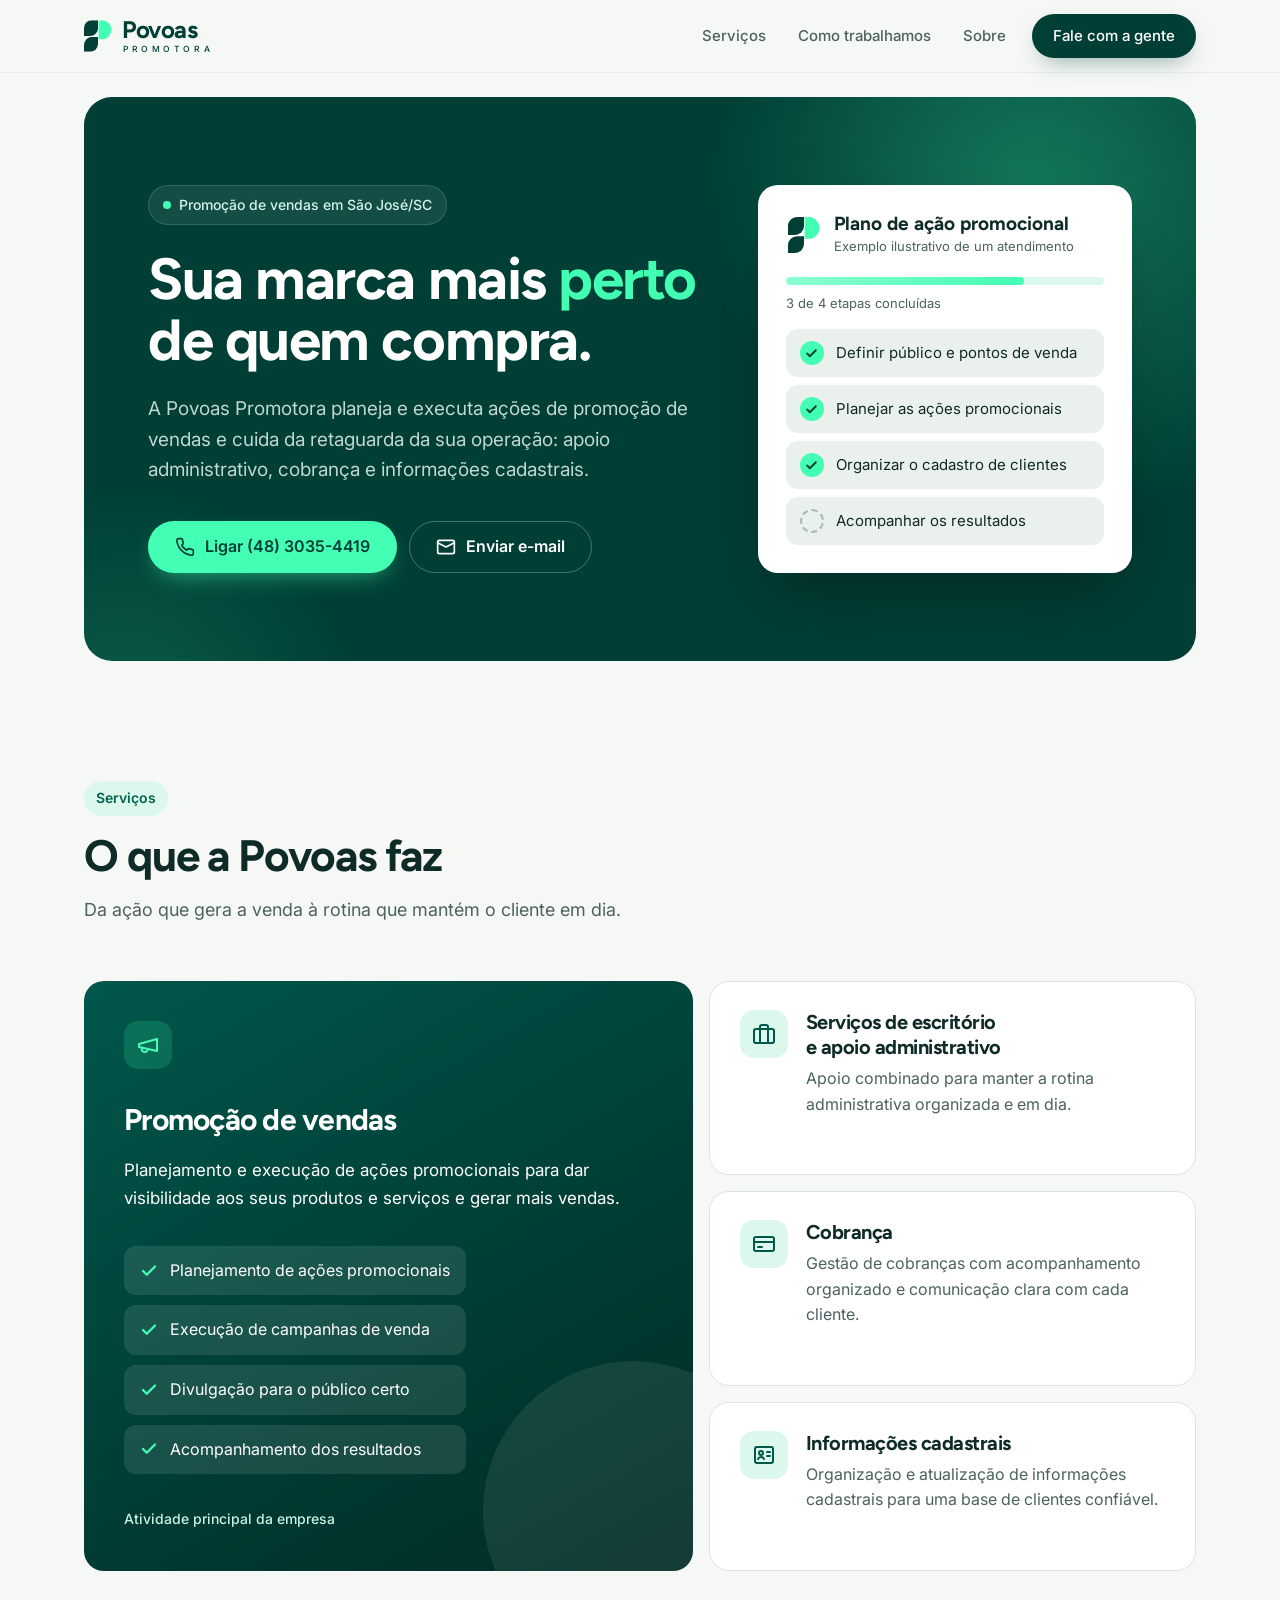
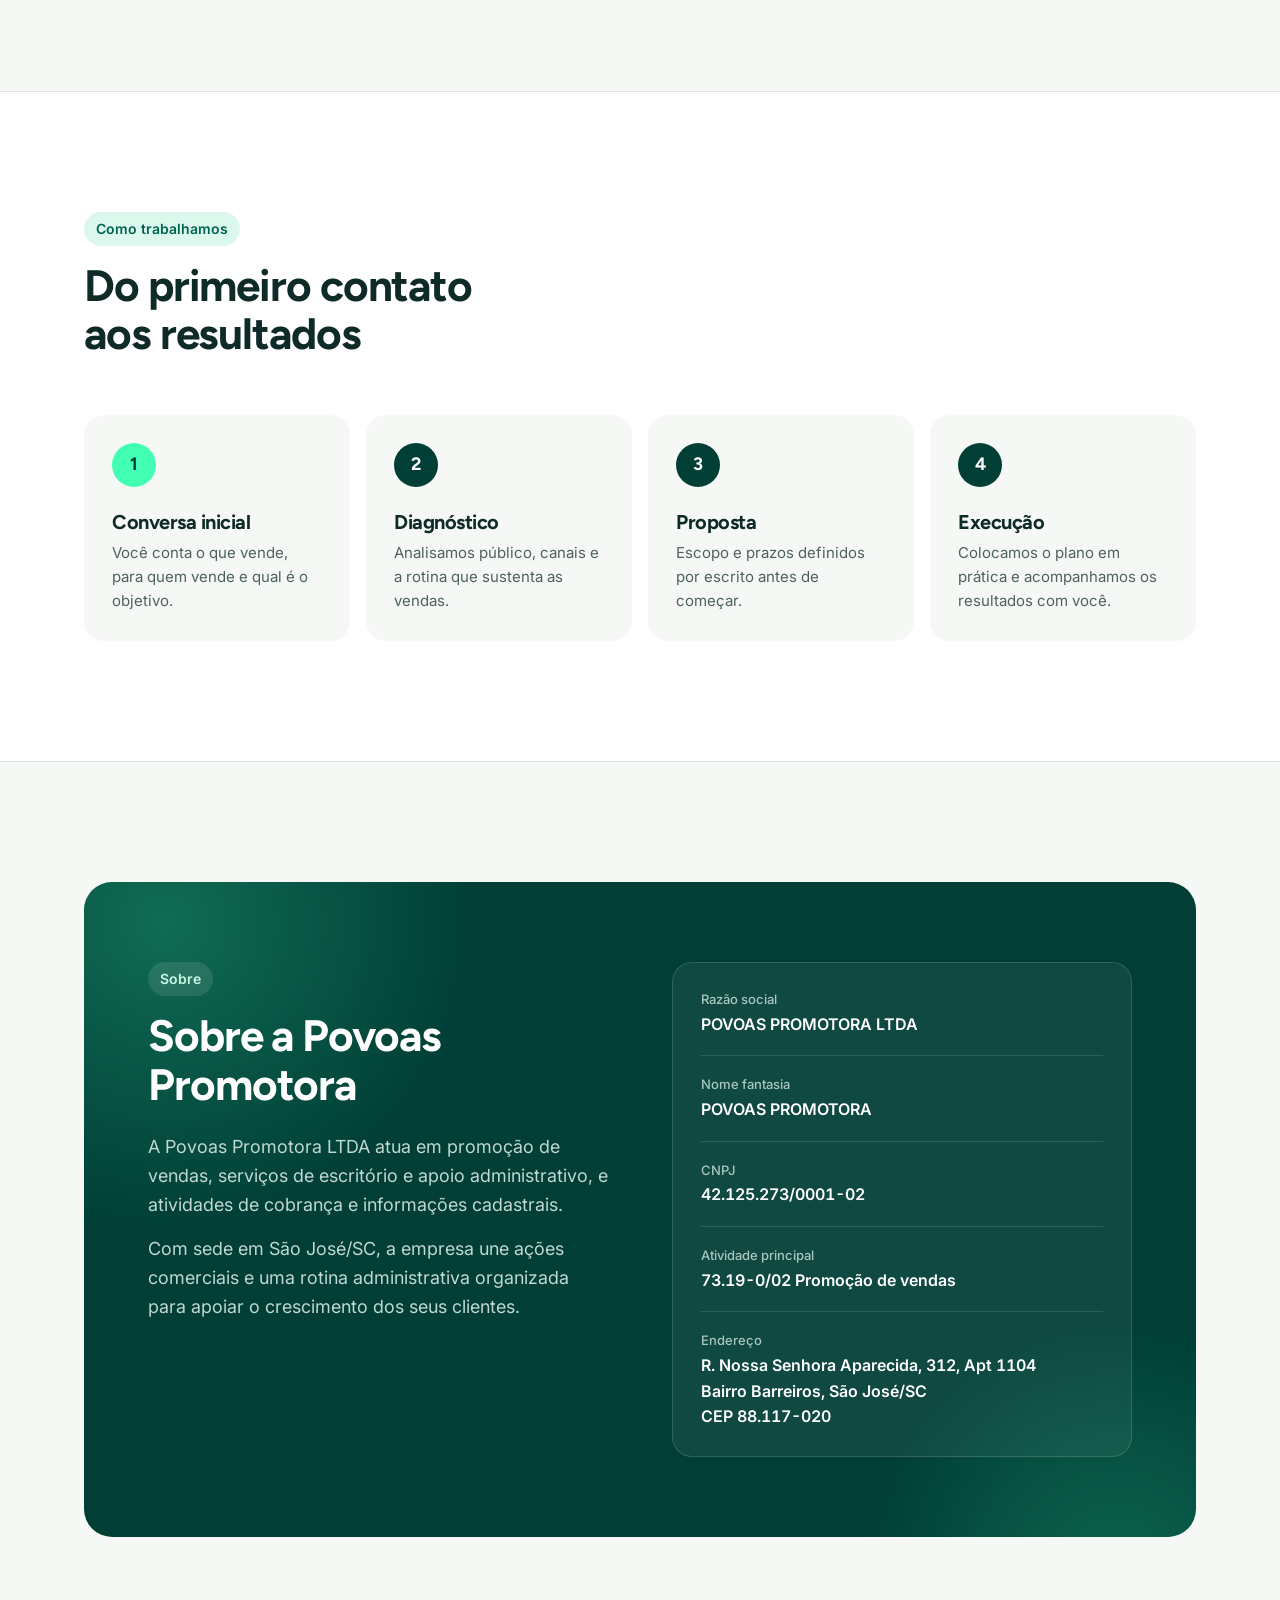
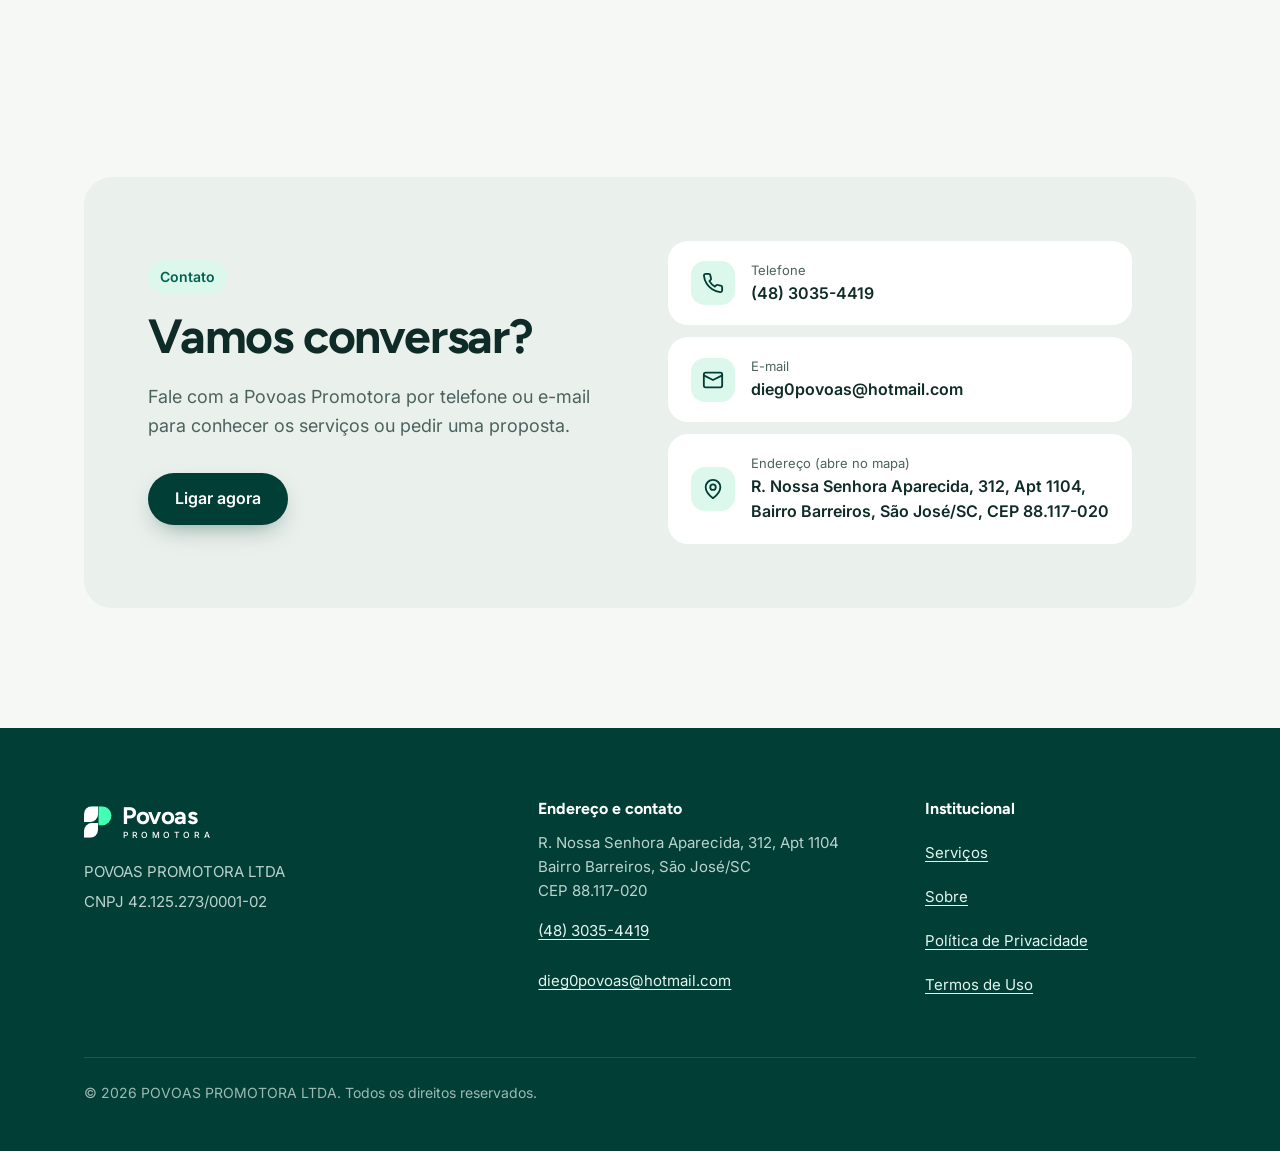
==== commit d5b1c0fc: "Add files via upload" ====
--- a/index.html
+++ b/index.html
@@ -8,22 +8,22 @@
   <link rel="canonical" href="https://povoaspromotora.com.br/">
   <meta property="og:url" content="https://povoaspromotora.com.br/">
   <meta name="theme-color" content="#003E36">
-  <link rel="icon" href="assets/favicon.svg" type="image/svg+xml">
-  <link rel="icon" href="assets/favicon-32.png" sizes="32x32" type="image/png">
-  <link rel="apple-touch-icon" href="assets/apple-touch-icon.png">
+  <link rel="icon" href="favicon.svg" type="image/svg+xml">
+  <link rel="icon" href="favicon-32.png" sizes="32x32" type="image/png">
+  <link rel="apple-touch-icon" href="apple-touch-icon.png">
   <meta property="og:type" content="website">
   <meta property="og:locale" content="pt_BR">
   <meta property="og:site_name" content="Povoas Promotora">
   <meta property="og:title" content="Povoas Promotora | Promoção de vendas em São José/SC">
   <meta property="og:description" content="Promoção de vendas, apoio administrativo, cobrança e informações cadastrais para empresas.">
-  <meta property="og:image" content="https://povoaspromotora.com.br/assets/og-image.png">
+  <meta property="og:image" content="https://povoaspromotora.com.br/og-image.png">
   <meta property="og:image:width" content="1200">
   <meta property="og:image:height" content="630">
   <meta name="twitter:card" content="summary_large_image">
   <link rel="preconnect" href="https://fonts.googleapis.com">
   <link rel="preconnect" href="https://fonts.gstatic.com" crossorigin>
   <link href="https://fonts.googleapis.com/css2?family=Figtree:wght@600;700&family=Inter:wght@400;500;600&display=swap" rel="stylesheet">
-  <link rel="stylesheet" href="assets/styles.css">
+  <link rel="stylesheet" href="styles.css">
   <script type="application/ld+json">
   {
     "@context": "https://schema.org",
--- a/styles.css
+++ b/styles.css
@@ -0,0 +1,398 @@
+/*
+  Povoas Promotora: identidade da marca
+  Verde #003E36 · Menta #43FFB3 · Claro #F6F8F6
+  Títulos Figtree · Corpo Inter
+*/
+:root {
+  --green: #003E36;
+  --green-dark: #002B25;
+  --green-2: #00574B;
+  --mint: #43FFB3;
+  --mint-soft: #DCF8EC;
+  --label-text: #00634F;
+  --bg: #F6F8F6;
+  --gray: #EAF0EC;
+  --surface: #FFFFFF;
+  --ink: #0F2B27;
+  --ink-soft: #4C625E;
+  --line: #DCE5E1;
+  --radius: 20px;
+  --radius-sm: 12px;
+  --max: 1160px;
+  --font-title: "Figtree", "Inter", "Segoe UI", Arial, sans-serif;
+  --font-body: "Inter", "Segoe UI", Arial, sans-serif;
+  --shadow: 0 1px 2px rgba(0, 62, 54, 0.04), 0 12px 32px -12px rgba(0, 62, 54, 0.18);
+}
+
+*, *::before, *::after { box-sizing: border-box; }
+
+html { scroll-behavior: smooth; scroll-padding-top: 88px; -webkit-text-size-adjust: 100%; }
+
+body {
+  margin: 0;
+  background: var(--bg);
+  color: var(--ink);
+  font-family: var(--font-body);
+  font-size: 16px;
+  line-height: 1.6;
+  -webkit-font-smoothing: antialiased;
+  overflow-x: clip;
+}
+
+img, svg { display: block; max-width: 100%; }
+
+a { color: var(--label-text); text-underline-offset: 3px; }
+a:hover { color: var(--green-dark); }
+
+:focus-visible { outline: 3px solid #00A374; outline-offset: 3px; border-radius: 6px; }
+
+h1, h2, h3 {
+  font-family: var(--font-title);
+  font-weight: 700;
+  letter-spacing: -0.025em;
+  line-height: 1.1;
+  margin: 0;
+  text-wrap: balance;
+}
+
+p { margin: 0; }
+
+.container { width: 100%; max-width: var(--max); margin: 0 auto; padding: 0 24px; }
+
+.skip-link {
+  position: absolute; left: 16px; top: -48px;
+  background: var(--green); color: #fff; padding: 10px 16px; border-radius: 999px;
+  z-index: 100;
+}
+.skip-link:focus { top: 12px; color: #fff; }
+
+/* Marca */
+.brand { display: inline-flex; align-items: center; gap: 10px; text-decoration: none; color: var(--green); min-height: 44px; }
+.brand svg { flex: none; }
+.brand svg { width: 28px; height: 32px; }
+.wm { display: flex; flex-direction: column; line-height: 1; }
+.wm b { font-family: var(--font-title); font-weight: 700; font-size: 24px; letter-spacing: -0.02em; }
+.wm small { font-family: var(--font-body); font-weight: 500; font-size: 8.5px; letter-spacing: 0.42em; margin-top: 3px; padding-left: 1px; }
+.brand:hover { color: var(--green); }
+
+/* Cabeçalho */
+.site-header {
+  position: sticky; top: 0; z-index: 50;
+  background: rgba(246, 248, 246, 0.86);
+  backdrop-filter: saturate(1.6) blur(14px);
+  -webkit-backdrop-filter: saturate(1.6) blur(14px);
+  border-bottom: 1px solid rgba(0, 62, 54, 0.06);
+}
+.header-inner { display: flex; align-items: center; justify-content: space-between; gap: 24px; min-height: 72px; }
+
+.nav { display: flex; align-items: center; gap: 4px; }
+.nav a {
+  display: inline-flex; align-items: center; min-height: 44px; padding: 0 14px;
+  color: var(--ink-soft); text-decoration: none; font-size: 15px; font-weight: 500; border-radius: 999px;
+}
+.nav a:hover { color: var(--green); background: rgba(0, 62, 54, 0.05); }
+.nav a.btn-primary, .nav a.btn-primary:hover { color: #fff; padding: 0 20px; margin-left: 8px; background: var(--green); }
+.nav a.btn-primary:hover { background: var(--green-dark); }
+
+.btn {
+  display: inline-flex; align-items: center; justify-content: center; gap: 10px;
+  min-height: 52px; padding: 0 26px;
+  border-radius: 999px; border: 1px solid transparent;
+  font-family: var(--font-body); font-size: 16px; font-weight: 600;
+  text-decoration: none; cursor: pointer;
+  transition: background-color .2s ease, color .2s ease, border-color .2s ease, transform .2s ease;
+}
+.btn svg { width: 20px; height: 20px; flex: none; }
+.btn-primary { background: var(--green); color: #fff; box-shadow: 0 10px 24px -10px rgba(0, 62, 54, 0.5); }
+.btn-primary:hover { background: var(--green-dark); color: #fff; transform: translateY(-1px); }
+.btn-ghost { background: transparent; color: var(--green); border-color: rgba(0, 62, 54, 0.18); }
+.btn-ghost:hover { background: rgba(0, 62, 54, 0.05); color: var(--green); }
+.btn-small { min-height: 44px; padding: 0 18px; font-size: 15px; }
+
+.menu-toggle {
+  display: none; align-items: center; justify-content: center;
+  width: 44px; height: 44px; border: 1px solid var(--line); border-radius: 999px;
+  background: var(--surface); color: var(--green); cursor: pointer;
+}
+.menu-toggle svg { width: 22px; height: 22px; }
+
+/* Hero */
+.hero { padding: 24px 0 0; }
+.hero-panel {
+  position: relative; overflow: hidden;
+  background: var(--green); color: #fff;
+  border-radius: 28px;
+  padding: 88px 64px;
+  isolation: isolate;
+}
+.hero-panel::before {
+  content: ""; position: absolute; z-index: -1;
+  width: 720px; height: 720px; right: -200px; top: -260px; border-radius: 50%;
+  background: radial-gradient(circle, rgba(67, 255, 179, 0.30) 0%, rgba(67, 255, 179, 0) 65%);
+}
+.hero-panel::after {
+  content: ""; position: absolute; z-index: -1;
+  width: 520px; height: 520px; left: -220px; bottom: -320px; border-radius: 50%;
+  background: radial-gradient(circle, rgba(67, 255, 179, 0.16) 0%, rgba(67, 255, 179, 0) 65%);
+}
+.hero-grid { display: grid; grid-template-columns: 1.35fr 0.9fr; gap: 48px; align-items: center; }
+.pill {
+  display: inline-flex; align-items: center; gap: 8px; margin-bottom: 24px;
+  padding: 8px 14px; border-radius: 999px;
+  background: rgba(255, 255, 255, 0.08); border: 1px solid rgba(255, 255, 255, 0.14);
+  font-size: 14px; font-weight: 500; color: #D3F5E8;
+}
+.pill::before { content: ""; width: 8px; height: 8px; border-radius: 50%; background: var(--mint); }
+.hero h1 { font-size: 58px; line-height: 1.04; margin-bottom: 24px; color: #fff; }
+.hero h1 em { font-style: normal; color: var(--mint); }
+.hero .lead { font-size: 19px; color: #BFD8D1; max-width: 32em; margin-bottom: 36px; }
+.hero-actions { display: flex; flex-wrap: wrap; gap: 12px; }
+.hero .btn-primary, .about-panel .btn-primary { background: var(--mint); color: var(--green); box-shadow: 0 10px 24px -10px rgba(67, 255, 179, 0.6); }
+.hero .btn-primary:hover { background: #7DFFCB; color: var(--green); }
+.hero .btn-ghost { color: #fff; border-color: rgba(255, 255, 255, 0.28); }
+.hero .btn-ghost:hover { background: rgba(255, 255, 255, 0.08); color: #fff; }
+
+/* Nota (visual do hero) */
+.note-card {
+  position: relative; background: var(--surface); color: var(--ink);
+  border-radius: var(--radius); padding: 28px;
+  box-shadow: 0 30px 60px -20px rgba(0, 20, 16, 0.55);
+}
+.note-head { display: flex; align-items: center; gap: 12px; margin-bottom: 20px; }
+.note-head svg { width: 36px; height: 36px; flex: none; }
+.note-title { font-family: var(--font-title); font-weight: 700; font-size: 19px; line-height: 1.2; }
+.note-sub { font-size: 13px; color: var(--ink-soft); }
+.progress { height: 8px; border-radius: 999px; background: var(--mint-soft); margin-bottom: 8px; overflow: hidden; }
+.progress span { display: block; height: 100%; width: 75%; border-radius: 999px; background: linear-gradient(90deg, #8DFFD2, var(--mint)); }
+.progress-label { font-size: 13px; color: var(--ink-soft); margin-bottom: 16px; }
+.note-list { list-style: none; margin: 0; padding: 0; display: grid; gap: 8px; }
+.note-list li {
+  display: flex; align-items: center; gap: 12px;
+  padding: 12px 14px; border-radius: var(--radius-sm); background: var(--gray); font-size: 15px;
+}
+.check {
+  flex: none; width: 24px; height: 24px; border-radius: 50%;
+  display: inline-flex; align-items: center; justify-content: center;
+  background: var(--mint); color: var(--green);
+}
+.check svg { width: 13px; height: 13px; }
+.check.pending { background: transparent; border: 2px dashed #A8BDB7; }
+
+/* Seções */
+.section { padding: 120px 0; }
+.section-head { max-width: 640px; margin-bottom: 56px; }
+.section-head h2 { font-size: 44px; margin-bottom: 16px; }
+.section-head p { font-size: 18px; color: var(--ink-soft); }
+.label {
+  display: inline-flex; align-items: center; margin-bottom: 16px;
+  padding: 6px 12px; border-radius: 999px; background: var(--mint-soft);
+  font-size: 14px; font-weight: 600; color: var(--label-text);
+}
+
+/* Serviços */
+.services { display: grid; grid-template-columns: 1.25fr 1fr; gap: 16px; }
+.service {
+  background: var(--surface); border: 1px solid var(--line); border-radius: var(--radius); padding: 28px 30px;
+  display: grid; grid-template-columns: 48px 1fr; gap: 6px 18px; align-items: start; align-content: start;
+}
+.service h3 { font-size: 20px; line-height: 1.25; grid-column: 2; }
+.service p { color: var(--ink-soft); grid-column: 2; }
+.service .icon {
+  grid-row: span 2; width: 48px; height: 48px; border-radius: 14px;
+  display: inline-flex; align-items: center; justify-content: center;
+  background: var(--mint-soft); color: var(--green-2);
+}
+.service .icon svg { width: 24px; height: 24px; }
+
+.service-main {
+  grid-row: span 3; display: flex; flex-direction: column; padding: 40px;
+  position: relative; overflow: hidden; isolation: isolate;
+  background: linear-gradient(150deg, var(--green-2) 0%, var(--green) 55%, var(--green-dark) 100%);
+  color: #fff; border: 0;
+}
+.service-main::after {
+  content: ""; position: absolute; z-index: -1; right: -90px; bottom: -90px;
+  width: 300px; height: 300px; border-radius: 50%;
+  background: rgba(255, 255, 255, 0.08);
+}
+.service-main .icon { background: rgba(67, 255, 179, 0.16); color: var(--mint); margin-bottom: 28px; }
+.service-main h3 { font-size: 30px; line-height: 1.15; margin-bottom: 14px; }
+.service-main p { color: #FFFFFF; font-size: 17px; }
+.service-main ul { list-style: none; margin: 28px 0 0; padding: 0; display: grid; gap: 10px; }
+.service-main li {
+  display: flex; gap: 12px; align-items: center; color: #fff;
+  padding: 12px 16px; border-radius: var(--radius-sm); background: rgba(255, 255, 255, 0.1);
+}
+.service-main li svg { width: 18px; height: 18px; flex: none; color: var(--mint); }
+.tag-main {
+  align-self: flex-start; margin-top: auto; padding-top: 28px;
+  font-size: 14px; font-weight: 500; color: #C8F3E2;
+}
+
+/* Etapas */
+.steps-wrap { background: var(--surface); border-top: 1px solid var(--line); border-bottom: 1px solid var(--line); }
+.steps { list-style: none; margin: 0; padding: 0; display: grid; grid-template-columns: repeat(4, 1fr); gap: 16px; counter-reset: step; }
+.steps li { counter-increment: step; background: var(--bg); border-radius: var(--radius); padding: 28px; }
+.steps li::before {
+  content: counter(step); display: inline-flex; align-items: center; justify-content: center;
+  width: 44px; height: 44px; border-radius: 50%; margin-bottom: 24px;
+  background: var(--green); color: #fff;
+  font-family: var(--font-title); font-size: 18px; font-weight: 700;
+}
+.steps li:first-child::before { background: var(--mint); color: var(--green); }
+.steps h3 { font-size: 20px; margin-bottom: 8px; }
+.steps p { color: var(--ink-soft); font-size: 15px; }
+
+/* Sobre */
+.about-grid { display: grid; grid-template-columns: 1fr 1fr; gap: 64px; align-items: start; }
+.about-text h2 { font-size: 44px; margin-bottom: 24px; }
+.about-text p { font-size: 18px; color: var(--ink-soft); margin-bottom: 16px; max-width: 34em; }
+.company-card { background: var(--surface); border: 1px solid var(--line); border-radius: var(--radius); padding: 8px 28px; box-shadow: var(--shadow); }
+.company-card dl { margin: 0; }
+.company-card .row { padding: 18px 0; border-top: 1px solid var(--line); }
+.company-card .row:first-child { border-top: 0; }
+.company-card dt { font-size: 13px; font-weight: 500; color: var(--ink-soft); margin-bottom: 2px; }
+.company-card dd { margin: 0; font-weight: 600; font-variant-numeric: tabular-nums; }
+
+/* Sobre em painel escuro */
+.about-panel {
+  position: relative; overflow: hidden; isolation: isolate;
+  background: var(--green); color: #fff; border-radius: 28px; padding: 80px 64px;
+}
+.about-panel::before {
+  content: ""; position: absolute; z-index: -1;
+  width: 680px; height: 680px; left: -260px; top: -300px; border-radius: 50%;
+  background: radial-gradient(circle, rgba(67, 255, 179, 0.24) 0%, rgba(67, 255, 179, 0) 65%);
+}
+.about-panel::after {
+  content: ""; position: absolute; z-index: -1;
+  width: 560px; height: 560px; right: -200px; bottom: -320px; border-radius: 50%;
+  background: radial-gradient(circle, rgba(67, 255, 179, 0.20) 0%, rgba(67, 255, 179, 0) 65%);
+}
+.about-panel .label { background: rgba(255, 255, 255, 0.1); color: #C8F7E3; }
+.about-panel h2 { color: #fff; }
+.about-panel .about-text p { color: #BFD8D1; }
+.about-panel .company-card {
+  background: rgba(255, 255, 255, 0.06); border: 1px solid rgba(255, 255, 255, 0.14);
+  box-shadow: none; backdrop-filter: blur(6px); -webkit-backdrop-filter: blur(6px);
+}
+.about-panel .company-card .row { border-top-color: rgba(255, 255, 255, 0.12); }
+.about-panel .company-card dt { color: #A9C7BF; }
+.about-panel .company-card dd { color: #fff; }
+
+/* Contato */
+.contact-panel {
+  background: var(--gray); border-radius: 28px; padding: 64px;
+  display: grid; grid-template-columns: 1fr 1fr; gap: 56px; align-items: center;
+}
+.contact-panel h2 { font-size: 48px; margin-bottom: 20px; }
+.contact-panel .lead { font-size: 18px; color: var(--ink-soft); margin-bottom: 32px; max-width: 30em; }
+.contact-list { display: grid; gap: 12px; }
+.contact-item {
+  display: flex; align-items: center; gap: 16px;
+  background: var(--surface); border: 1px solid transparent; border-radius: var(--radius);
+  padding: 18px 22px; text-decoration: none; color: var(--ink); min-height: 76px;
+  transition: border-color .2s ease, transform .2s ease;
+}
+a.contact-item:hover { border-color: var(--green); color: var(--ink); transform: translateY(-1px); }
+.contact-item .icon {
+  flex: none; width: 44px; height: 44px; border-radius: 14px;
+  display: inline-flex; align-items: center; justify-content: center; background: var(--mint-soft); color: var(--green);
+}
+.contact-item .icon svg { width: 22px; height: 22px; }
+.contact-item small { display: block; font-size: 13px; color: var(--ink-soft); }
+.contact-item strong { display: block; font-weight: 600; word-break: break-word; }
+
+/* Rodapé */
+.site-footer { background: var(--green); color: #BCD3CD; padding: 72px 0 40px; font-size: 15px; }
+.footer-grid { display: grid; grid-template-columns: 1.2fr 1fr 0.8fr; gap: 48px; }
+.site-footer .brand { color: #fff; margin-bottom: 16px; }
+.site-footer .brand:hover { color: #fff; }
+.site-footer .brand { --leaf: #FFFFFF; }
+.site-footer h2 { font-family: var(--font-title); font-size: 16px; font-weight: 700; letter-spacing: 0; color: #fff; margin-bottom: 14px; }
+.site-footer p { margin-bottom: 6px; }
+.site-footer a { color: #E2F5EE; }
+.site-footer a:hover { color: #fff; }
+.site-footer p > a { display: inline-flex; align-items: center; min-height: 44px; }
+.footer-links { list-style: none; margin: 0; padding: 0; }
+.footer-links a { display: inline-flex; align-items: center; min-height: 44px; }
+.footer-bottom { margin-top: 48px; padding-top: 24px; border-top: 1px solid rgba(255, 255, 255, 0.12); font-size: 14px; color: #9DBAB3; }
+
+/* Páginas legais */
+.legal { padding: 80px 0 120px; }
+.legal .container { max-width: 780px; }
+.legal h1 { font-size: 48px; margin-bottom: 12px; }
+.legal .updated { color: var(--ink-soft); margin-bottom: 48px; }
+.legal h2 { font-size: 24px; margin: 48px 0 12px; }
+.legal p, .legal li { color: #3D3B5C; margin-bottom: 14px; font-size: 17px; }
+.legal ul { padding-left: 22px; margin: 0 0 14px; }
+.legal .company-card { margin: 8px 0 24px; box-shadow: none; }
+
+/* 404 */
+.notfound { min-height: 60vh; display: flex; align-items: center; padding: 96px 0; }
+.notfound h1 { font-size: 56px; margin: 8px 0 16px; }
+.notfound p { font-size: 18px; color: var(--ink-soft); margin-bottom: 32px; }
+
+/* Responsivo */
+@media (max-width: 1020px) {
+  .hero-panel { padding: 64px 40px; }
+  .hero-grid, .about-grid, .contact-panel { grid-template-columns: 1fr; gap: 48px; }
+  .hero h1 { font-size: 48px; }
+  .note-card { max-width: 480px; }
+  .services { grid-template-columns: 1fr 1fr; }
+  .service-main { grid-row: auto; grid-column: 1 / -1; }
+  .service { grid-template-columns: 1fr; }
+  .service .icon { grid-row: auto; margin-bottom: 12px; }
+  .service h3, .service p { grid-column: auto; }
+  .steps { grid-template-columns: 1fr 1fr; }
+  .contact-panel { padding: 48px 40px; }
+  .about-panel { padding: 56px 40px; }
+  .footer-grid { grid-template-columns: 1fr 1fr; }
+  .footer-grid > :first-child { grid-column: 1 / -1; }
+}
+
+@media (max-width: 760px) {
+  .menu-toggle { display: inline-flex; }
+  .nav {
+    display: none; position: absolute; top: 100%; left: 0; right: 0;
+    flex-direction: column; align-items: stretch; gap: 0;
+    background: var(--bg); border-bottom: 1px solid var(--line); padding: 8px 24px 20px;
+  }
+  .nav.open { display: flex; }
+  .nav a { padding: 0 4px; border-radius: 0; border-bottom: 1px solid var(--line); min-height: 52px; font-size: 17px; }
+  .nav a:hover { background: transparent; }
+  .nav .btn, .nav a.btn-primary { margin: 16px 0 0; border-bottom: 0; color: #fff; border-radius: 999px; justify-content: center; }
+}
+
+@media (max-width: 640px) {
+  .container { padding: 0 16px; }
+  .hero { padding-top: 12px; }
+  .hero-panel { padding: 44px 22px 22px; border-radius: 22px; }
+  .hero h1 { font-size: 38px; }
+  .hero .lead { font-size: 17px; }
+  .hero-actions .btn { width: 100%; }
+  .note-card { padding: 22px 18px; }
+  .section { padding: 72px 0; }
+  .section-head { margin-bottom: 36px; }
+  .section-head h2, .about-text h2 { font-size: 32px; }
+  .services { grid-template-columns: 1fr; }
+  .service { padding: 24px; }
+  .service-main { padding: 28px 24px; }
+  .service-main h3 { font-size: 26px; }
+  .steps { grid-template-columns: 1fr; gap: 12px; }
+  .steps li { padding: 24px; }
+  .company-card { padding: 4px 20px; }
+  .about-panel { padding: 44px 22px 22px; border-radius: 22px; }
+  .contact-panel { padding: 36px 20px 20px; border-radius: 22px; }
+  .contact-panel h2 { font-size: 34px; }
+  .contact-item { padding: 16px; }
+  .footer-grid { grid-template-columns: 1fr; gap: 32px; }
+  .legal { padding: 48px 0 72px; }
+  .legal h1 { font-size: 36px; }
+  .notfound h1 { font-size: 40px; }
+}
+
+@media (prefers-reduced-motion: reduce) {
+  html { scroll-behavior: auto; }
+  *, *::before, *::after { transition: none !important; animation: none !important; }
+}
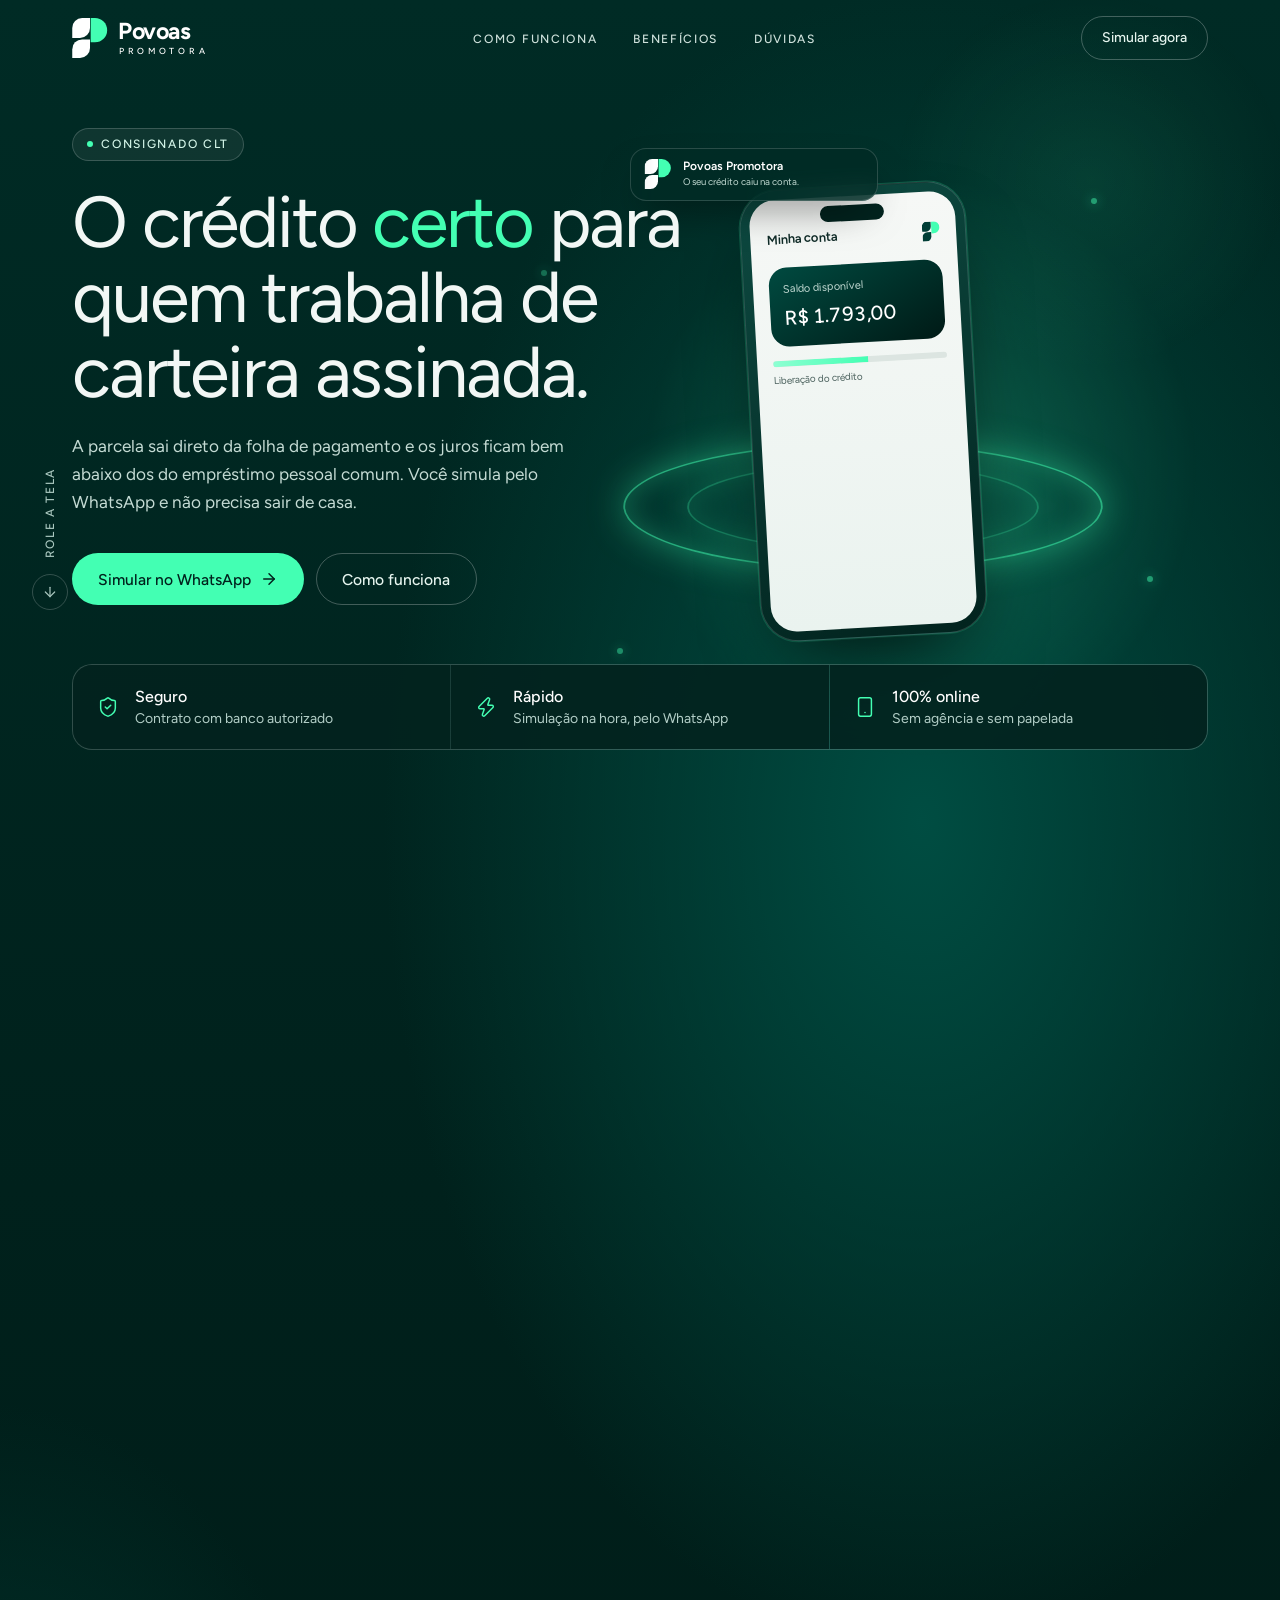
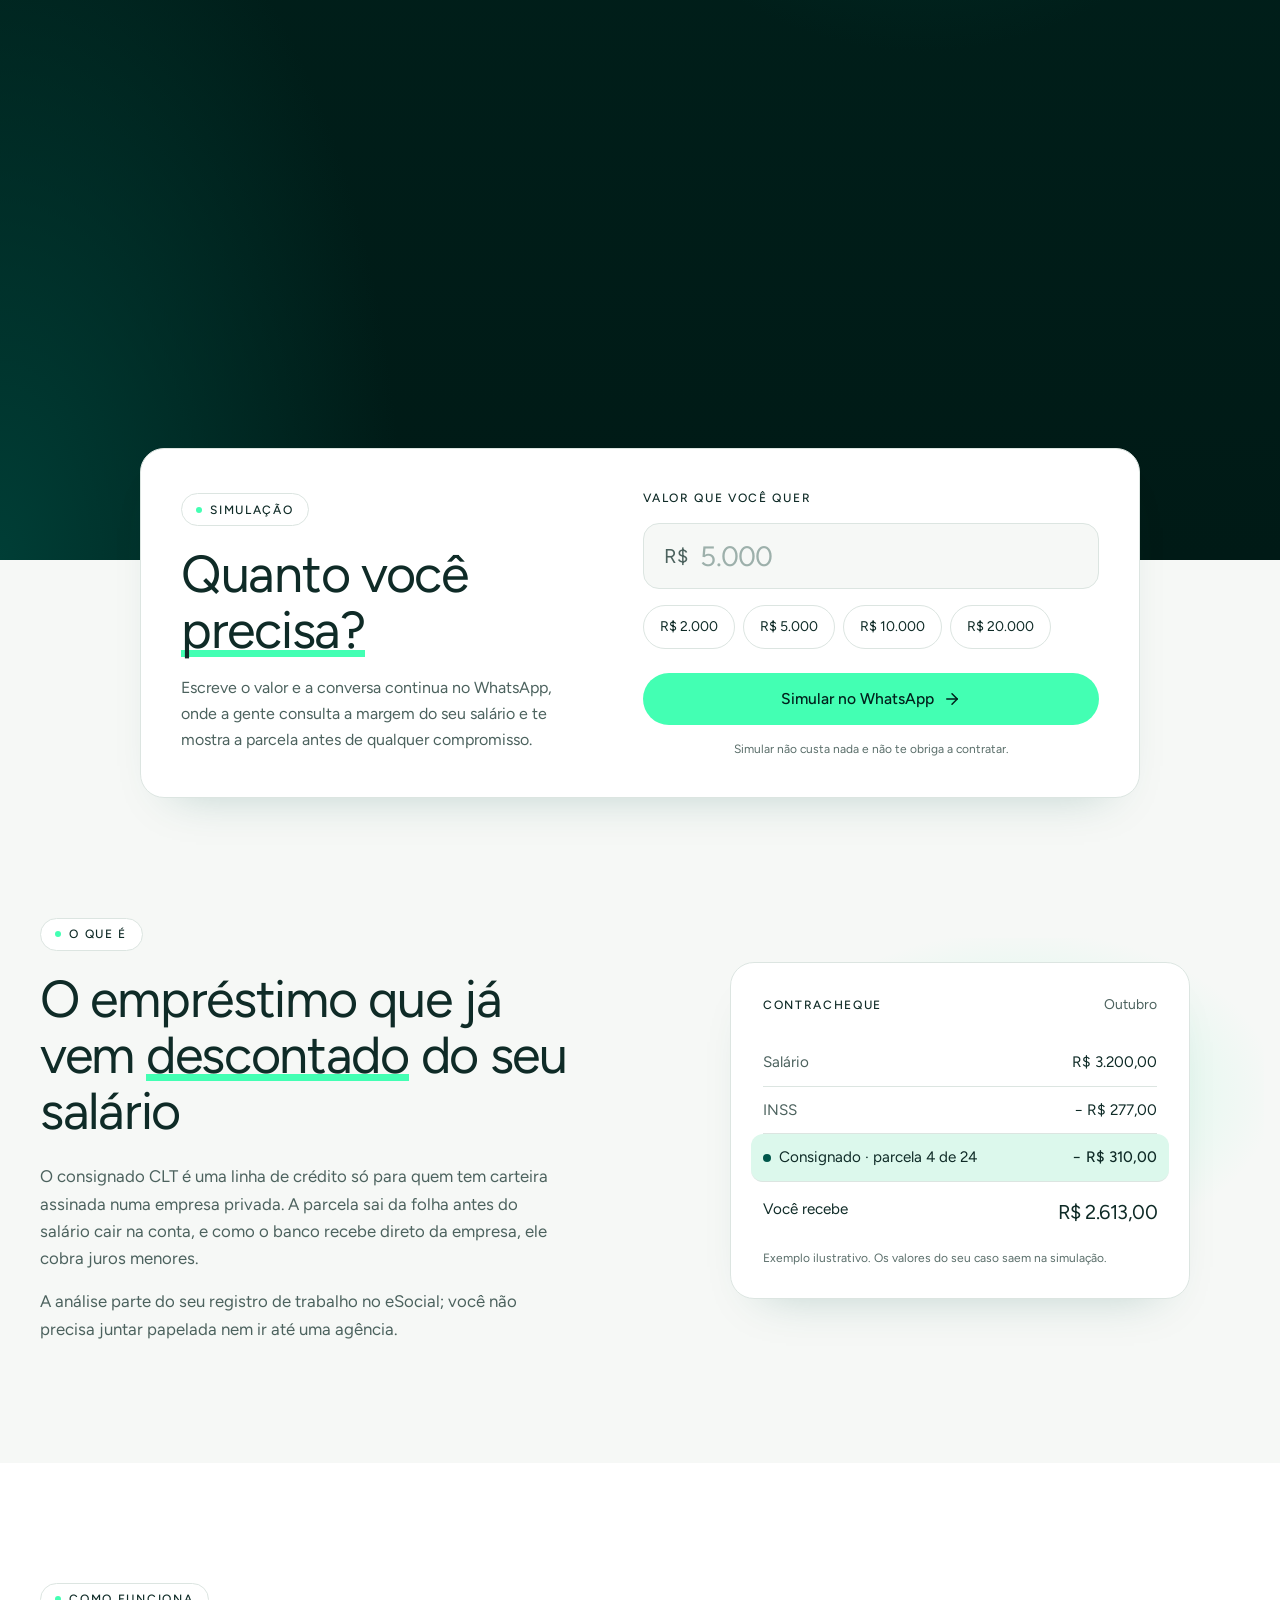
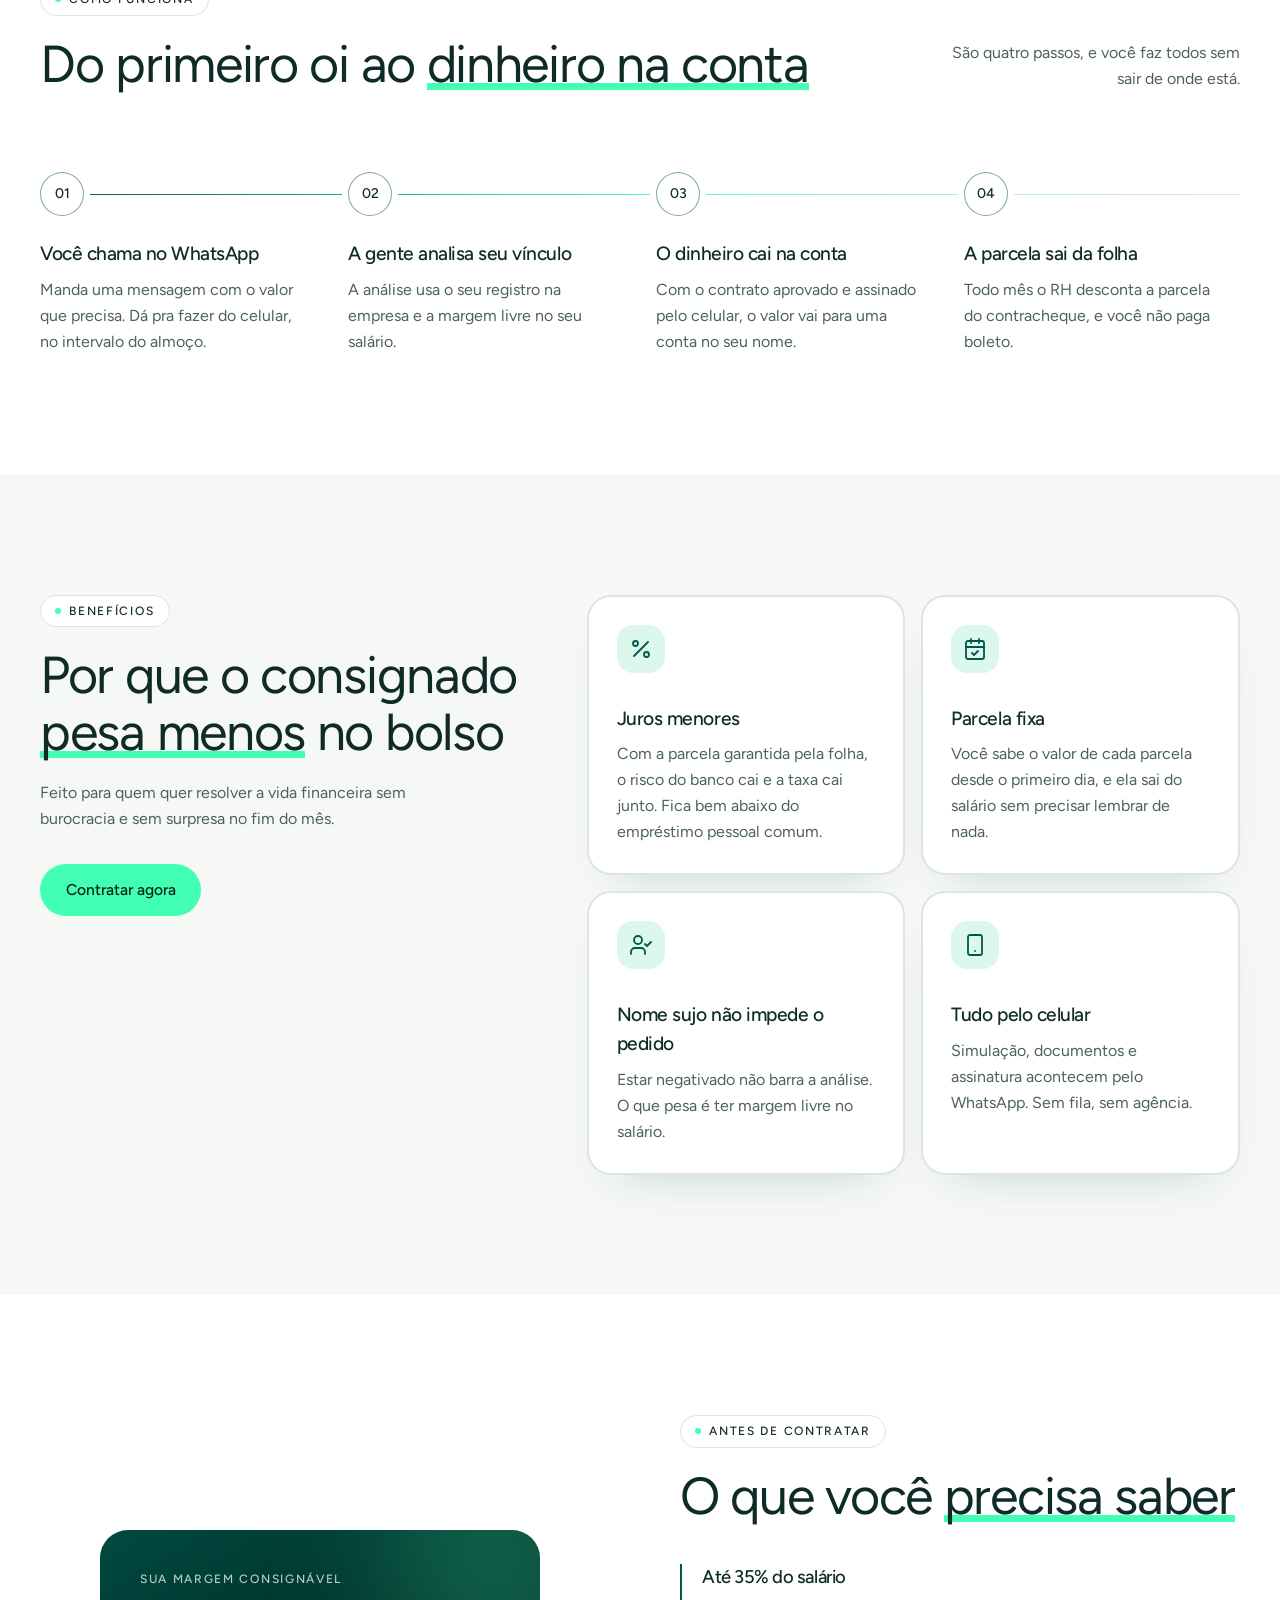
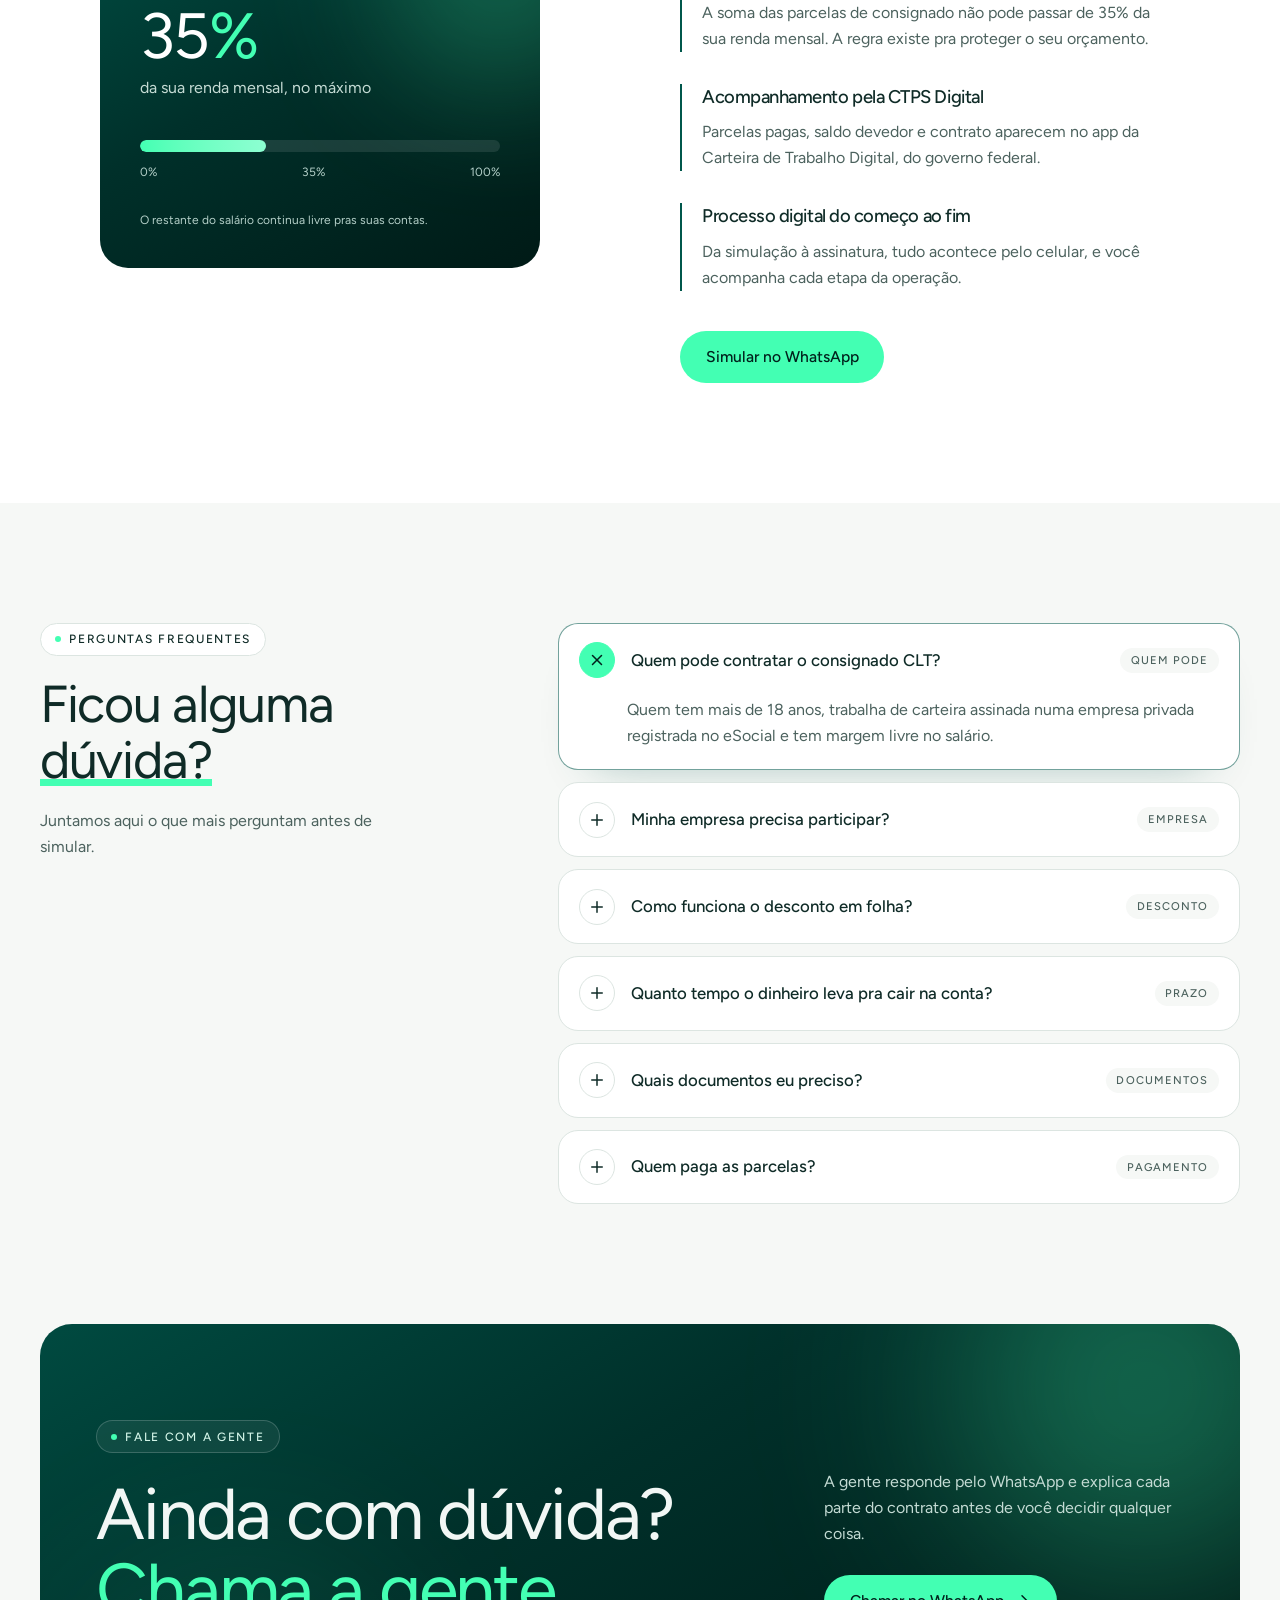
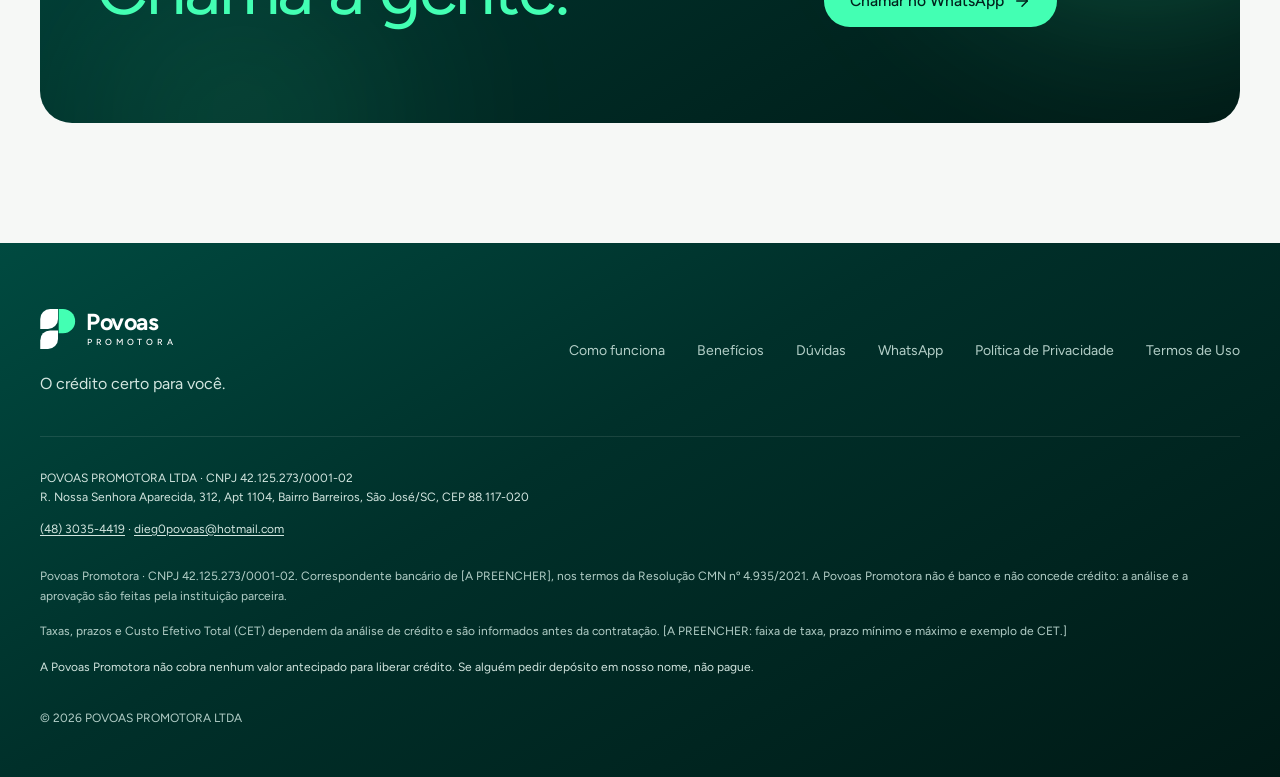
==== commit 044b613d: "Rename index.html.html to index.html" ====
--- a/index.html
+++ b/index.html
@@ -1,290 +1,330 @@
-<!doctype html>
-<html lang="pt-BR">
+<!DOCTYPE html>
+<html lang="pt-BR" class="no-js">
 <head>
-  <meta charset="utf-8">
-  <meta name="viewport" content="width=device-width, initial-scale=1">
-  <title>Povoas Promotora | Promoção de vendas em São José/SC</title>
-  <meta name="description" content="Promoção de vendas, apoio administrativo, cobrança e informações cadastrais para empresas. Povoas Promotora, São José/SC.">
-  <link rel="canonical" href="https://povoaspromotora.com.br/">
-  <meta property="og:url" content="https://povoaspromotora.com.br/">
-  <meta name="theme-color" content="#003E36">
-  <link rel="icon" href="favicon.svg" type="image/svg+xml">
-  <link rel="icon" href="favicon-32.png" sizes="32x32" type="image/png">
-  <link rel="apple-touch-icon" href="apple-touch-icon.png">
-  <meta property="og:type" content="website">
-  <meta property="og:locale" content="pt_BR">
-  <meta property="og:site_name" content="Povoas Promotora">
-  <meta property="og:title" content="Povoas Promotora | Promoção de vendas em São José/SC">
-  <meta property="og:description" content="Promoção de vendas, apoio administrativo, cobrança e informações cadastrais para empresas.">
-  <meta property="og:image" content="https://povoaspromotora.com.br/og-image.png">
-  <meta property="og:image:width" content="1200">
-  <meta property="og:image:height" content="630">
-  <meta name="twitter:card" content="summary_large_image">
-  <link rel="preconnect" href="https://fonts.googleapis.com">
-  <link rel="preconnect" href="https://fonts.gstatic.com" crossorigin>
-  <link href="https://fonts.googleapis.com/css2?family=Figtree:wght@600;700&family=Inter:wght@400;500;600&display=swap" rel="stylesheet">
-  <link rel="stylesheet" href="styles.css">
-  <script type="application/ld+json">
-  {
-    "@context": "https://schema.org",
-    "@type": "Organization",
-    "url": "https://povoaspromotora.com.br/",
-    "name": "POVOAS PROMOTORA",
-    "legalName": "POVOAS PROMOTORA LTDA",
-    "taxID": "42.125.273/0001-02",
-    "telephone": "+55 48 3035-4419",
-    "email": "dieg0povoas@hotmail.com",
-    "address": {
-      "@type": "PostalAddress",
-      "streetAddress": "R. Nossa Senhora Aparecida, 312, Apt 1104, Bairro Barreiros",
-      "addressLocality": "São José",
-      "addressRegion": "SC",
-      "postalCode": "88.117-020",
-      "addressCountry": "BR"
-    }
-  }
-  </script>
+<meta charset="utf-8">
+<meta name="viewport" content="width=device-width, initial-scale=1">
+<title>Consignado CLT com desconto em folha | Povoas Promotora</title>
+<meta name="description" content="Crédito consignado para quem trabalha de carteira assinada. Parcela descontada direto na folha e juros menores. Simule pelo WhatsApp.">
+<link rel="canonical" href="https://povoaspromotora.com.br/">
+<meta name="theme-color" content="#003E36">
+<link rel="icon" href="favicon.svg" type="image/svg+xml">
+<link rel="icon" href="favicon-32.png" sizes="32x32" type="image/png">
+<link rel="apple-touch-icon" href="apple-touch-icon.png">
+<meta property="og:type" content="website">
+<meta property="og:locale" content="pt_BR">
+<meta property="og:site_name" content="Povoas Promotora">
+<meta property="og:title" content="Consignado CLT com desconto em folha | Povoas Promotora">
+<meta property="og:description" content="Crédito consignado para quem trabalha de carteira assinada. Parcela descontada direto na folha e juros menores. Simule pelo WhatsApp.">
+<meta property="og:url" content="https://povoaspromotora.com.br/">
+<meta property="og:image" content="https://povoaspromotora.com.br/og-image.png">
+<meta property="og:image:width" content="1200">
+<meta property="og:image:height" content="630">
+<meta name="twitter:card" content="summary_large_image">
+<script>document.documentElement.classList.remove("no-js");</script>
+<link rel="preconnect" href="https://fonts.googleapis.com">
+<link rel="preconnect" href="https://fonts.gstatic.com" crossorigin>
+<link href="https://fonts.googleapis.com/css2?family=Figtree:wght@400;500;600;700&display=swap" rel="stylesheet">
+<link rel="stylesheet" href="site.css">
+<script type="application/ld+json">{"@context":"https://schema.org","@type":"Organization","name":"POVOAS PROMOTORA","legalName":"POVOAS PROMOTORA LTDA","url":"https://povoaspromotora.com.br/","taxID":"42.125.273/0001-02","telephone":"+55 48 3035-4419","email":"dieg0povoas@hotmail.com","address":{"@type":"PostalAddress","streetAddress":"R. Nossa Senhora Aparecida, 312, Apt 1104, Bairro Barreiros","addressLocality":"São José","addressRegion":"SC","postalCode":"88.117-020","addressCountry":"BR"}}</script>
 </head>
 <body>
-  <a class="skip-link" href="#conteudo">Pular para o conteúdo</a>
-  <svg width="0" height="0" style="position:absolute" aria-hidden="true" focusable="false">
-    <defs>
-      <symbol id="pv-mark" viewBox="0 0 100 112">
-        <path d="M52 0H64A34 34 0 0 1 64 68H52Z" fill="#43FFB3"/>
-        <path d="M0 56V28A28 28 0 0 1 28 0H50V28A28 28 0 0 1 22 56Z" style="fill:var(--leaf, #003E36)"/>
-        <path d="M0 112V88A28 28 0 0 1 28 60H50V84A28 28 0 0 1 22 112Z" style="fill:var(--leaf, #003E36)"/>
-      </symbol>
-    </defs>
-  </svg>
-
-  <header class="site-header">
-    <div class="container header-inner">
-      <a class="brand" href="#topo" aria-label="Povoas Promotora, início">
-        <svg viewBox="0 0 100 112" aria-hidden="true"><use href="#pv-mark"/></svg>
-        <span class="wm"><b>Povoas</b><small>PROMOTORA</small></span>
-      </a>
-      <button class="menu-toggle" type="button" aria-expanded="false" aria-controls="menu" aria-label="Abrir menu">
-        <svg viewBox="0 0 24 24" fill="none" stroke="currentColor" stroke-width="2" stroke-linecap="round" aria-hidden="true"><line x1="4" y1="7" x2="20" y2="7"/><line x1="4" y1="12" x2="20" y2="12"/><line x1="4" y1="17" x2="20" y2="17"/></svg>
-      </button>
-      <nav class="nav" id="menu" aria-label="Principal">
-        <a href="#servicos">Serviços</a>
-        <a href="#como-trabalhamos">Como trabalhamos</a>
-        <a href="#sobre">Sobre</a>
-        <a class="btn btn-primary btn-small" href="#contato">Fale com a gente</a>
-      </nav>
-    </div>
-  </header>
-
-  <main id="conteudo">
-    <section class="hero" id="topo">
-      <div class="container">
-        <div class="hero-panel">
-          <div class="hero-grid">
-            <div>
-              <span class="pill">Promoção de vendas em São José/SC</span>
-              <h1>Sua marca mais <em>perto</em> de quem compra.</h1>
-              <p class="lead">A Povoas Promotora planeja e executa ações de promoção de vendas e cuida da retaguarda da sua operação: apoio administrativo, cobrança e informações cadastrais.</p>
-              <div class="hero-actions">
-                <a class="btn btn-primary" href="tel:+554830354419">
-                  <svg viewBox="0 0 24 24" fill="none" stroke="currentColor" stroke-width="2" stroke-linecap="round" stroke-linejoin="round" aria-hidden="true"><path d="M22 16.92v3a2 2 0 0 1-2.18 2 19.79 19.79 0 0 1-8.63-3.07 19.5 19.5 0 0 1-6-6 19.79 19.79 0 0 1-3.07-8.67A2 2 0 0 1 4.11 2h3a2 2 0 0 1 2 1.72 12.84 12.84 0 0 0 .7 2.81 2 2 0 0 1-.45 2.11L8.09 9.91a16 16 0 0 0 6 6l1.27-1.27a2 2 0 0 1 2.11-.45 12.84 12.84 0 0 0 2.81.7A2 2 0 0 1 22 16.92z"/></svg>
-                  Ligar (48) 3035-4419
-                </a>
-                <a class="btn btn-ghost" href="mailto:dieg0povoas@hotmail.com?subject=Contato%20pelo%20site%20Povoas%20Promotora">
-                  <svg viewBox="0 0 24 24" fill="none" stroke="currentColor" stroke-width="2" stroke-linecap="round" stroke-linejoin="round" aria-hidden="true"><rect x="2" y="4" width="20" height="16" rx="2"/><path d="m22 7-10 5L2 7"/></svg>
-                  Enviar e-mail
-                </a>
+<svg width="0" height="0" style="position:absolute" aria-hidden="true" focusable="false">
+  <defs>
+    <symbol id="pv-mark" viewBox="0 0 100 112">
+      <path d="M52 0H64A34 34 0 0 1 64 68H52Z" fill="#43FFB3"/>
+      <path d="M0 56V28A28 28 0 0 1 28 0H50V28A28 28 0 0 1 22 56Z" style="fill:var(--leaf, #003E36)"/>
+      <path d="M0 112V88A28 28 0 0 1 28 60H50V84A28 28 0 0 1 22 112Z" style="fill:var(--leaf, #003E36)"/>
+    </symbol>
+  </defs>
+</svg>
+
+<header id="cabecalho" class="fixed inset-x-0 top-0 z-50 transition-colors duration-500">
+  <div class="mx-auto flex h-[76px] max-w-[1200px] items-center justify-between px-5 md:px-8">
+    <a href="#topo" aria-label="Povoas Promotora, voltar ao topo" class="flex min-h-[44px] items-center gap-2.5 text-white [--leaf:#fff]">
+      <svg viewBox="0 0 100 112" class="h-9 w-8 md:h-10 md:w-9" aria-hidden="true"><use href="#pv-mark"/></svg>
+      <span class="flex flex-col leading-none"><b class="text-[1.45rem] font-bold tracking-[-0.02em]">Povoas</b><small class="mt-1 pl-px text-[0.55rem] font-medium tracking-[0.42em]">PROMOTORA</small></span>
+    </a>
+    <nav aria-label="Principal" class="hidden md:block">
+      <ul class="flex items-center gap-9">
+        <li><a href="#como-funciona" class="rotulo text-[#cfe2dc] transition-colors hover:text-white">Como funciona</a></li>
+        <li><a href="#beneficios" class="rotulo text-[#cfe2dc] transition-colors hover:text-white">Benefícios</a></li>
+        <li><a href="#duvidas" class="rotulo text-[#cfe2dc] transition-colors hover:text-white">Dúvidas</a></li>
+      </ul>
+    </nav>
+    <a href="https://wa.me/554830354419?text=Oi!%20Quero%20simular%20um%20consignado%20CLT." target="_blank" rel="noopener" class="botao botao-contorno min-h-[44px] px-5 text-sm">Simular agora</a>
+  </div>
+</header>
+<script type="module">var e=document.getElementById(`cabecalho`),t=()=>e.classList.toggle(`rolou`,window.scrollY>24);t(),window.addEventListener(`scroll`,t,{passive:!0});</script>
+
+<main>
+<!--
+  Topo com cena guiada pela rolagem.
+  Desktop: a seção tem 240vh e o palco fica preso (sticky) enquanto a cena avança.
+  Celular: sem prender a tela; a cena avança conforme ela passa pela tela.
+  Com "reduzir movimento" ligado, não prende e a cena fica parada no quadro final.
+-->
+<section id="topo" data-topo class="fundo-topo relative bg-noite text-white motion-safe:lg:h-[240vh]">
+  <div class="palco relative isolate flex flex-col overflow-hidden pb-36 md:pb-44 lg:min-h-[max(100vh,860px)] lg:pb-[150px] motion-safe:lg:sticky motion-safe:lg:top-[min(0px,calc(100vh_-_860px))]">
+    <div class="video-caixa pointer-events-none relative order-2 mt-4 h-[440px] sm:h-[480px] lg:absolute lg:inset-y-0 lg:right-0 lg:mt-0 lg:h-auto lg:w-[74%]">
+      <div class="cena" data-cena role="img" aria-label="Celular recebe a notificação da Povoas Promotora de que o crédito caiu na conta">
+        <div class="cena-fundo"></div>
+        <span class="faisca" style="left:22%;top:30%;animation-delay:.2s"></span>
+        <span class="faisca" style="left:80%;top:22%;animation-delay:1.1s"></span>
+        <span class="faisca" style="left:86%;top:64%;animation-delay:.6s"></span>
+        <span class="faisca" style="left:30%;top:72%;animation-delay:1.7s"></span>
+        <div class="cena-palco">
+          <div class="cena-feixe"></div>
+          <div class="cena-anel"></div>
+          <div class="cena-anel dois"></div>
+          <div class="celular">
+            <div class="tela">
+              <div class="tela-topo">
+                <b>Minha conta</b>
+                <svg viewBox="0 0 100 112" width="18" height="20" aria-hidden="true"><use href="#pv-mark"/></svg>
+              </div>
+              <div class="tela-saldo">
+                <small>Saldo disponível</small>
+                <strong data-saldo>R$ 0,00</strong>
+              </div>
+              <div class="tela-barra"><span></span></div>
+              <p class="tela-rotulo">Liberação do crédito</p>
+              <div class="tela-linha">
+                <i><svg xmlns="http://www.w3.org/2000/svg" width="16" height="16" viewBox="0 0 24 24" fill="none" stroke="currentColor" stroke-width="1.8" stroke-linecap="round" stroke-linejoin="round" class="" aria-hidden="true"><path d="M12 5v14"/><path d="m19 12-7 7-7-7"/></svg></i>
+                <span>Crédito recebido<em>+ R$ 5.000,00</em></span>
               </div>
             </div>
-
-            <div class="note-card" aria-label="Exemplo ilustrativo de plano de ação promocional">
-              <div class="note-head">
-                <svg viewBox="0 0 100 112" aria-hidden="true"><use href="#pv-mark"/></svg>
-                <div>
-                  <p class="note-title">Plano de ação promocional</p>
-                  <p class="note-sub">Exemplo ilustrativo de um atendimento</p>
-                </div>
-              </div>
-              <div class="progress" aria-hidden="true"><span></span></div>
-              <p class="progress-label">3 de 4 etapas concluídas</p>
-              <ul class="note-list">
-                <li><span class="check" aria-hidden="true"><svg viewBox="0 0 24 24" fill="none" stroke="currentColor" stroke-width="3.5" stroke-linecap="round" stroke-linejoin="round"><polyline points="20 6 9 17 4 12"/></svg></span>Definir público e pontos de venda</li>
-                <li><span class="check" aria-hidden="true"><svg viewBox="0 0 24 24" fill="none" stroke="currentColor" stroke-width="3.5" stroke-linecap="round" stroke-linejoin="round"><polyline points="20 6 9 17 4 12"/></svg></span>Planejar as ações promocionais</li>
-                <li><span class="check" aria-hidden="true"><svg viewBox="0 0 24 24" fill="none" stroke="currentColor" stroke-width="3.5" stroke-linecap="round" stroke-linejoin="round"><polyline points="20 6 9 17 4 12"/></svg></span>Organizar o cadastro de clientes</li>
-                <li><span class="check pending" aria-hidden="true"></span>Acompanhar os resultados</li>
-              </ul>
-            </div>
+          </div>
+          <div class="aviso">
+            <svg viewBox="0 0 100 112" aria-hidden="true" style="--leaf:#fff"><use href="#pv-mark"/></svg>
+            <span><b>Povoas Promotora</b><small>O seu crédito caiu na conta.</small></span>
           </div>
         </div>
       </div>
-    </section>
-
-    <section class="section" id="servicos" aria-labelledby="servicos-titulo">
-      <div class="container">
-        <div class="section-head">
-          <span class="label">Serviços</span>
-          <h2 id="servicos-titulo">O que a Povoas faz</h2>
-          <p>Da ação que gera a venda à rotina que mantém o cliente em dia.</p>
+    </div>
+
+
+    <div class="relative order-1 mx-auto w-full max-w-[1200px] px-5 pt-32 md:px-8 md:pt-40 lg:pt-[128px]">
+      <div class="max-w-[620px] lg:max-w-[540px] xl:max-w-[620px]">
+        <span class="pilula pilula-escura rotulo entrada">Consignado CLT</span>
+        <h1 class="titulo-1 mt-6 text-[#f2f7f5]"><span class="gs" aria-label="O crédito certo para quem trabalha de carteira assinada." role="text"><span><span class="gs-palavra" aria-hidden="true"><span class="gs-char" style="animation-delay:150ms">O</span></span> <span class="gs-palavra" aria-hidden="true"><span class="gs-char" style="animation-delay:178ms">c</span><span class="gs-char" style="animation-delay:206ms">r</span><span class="gs-char" style="animation-delay:234ms">é</span><span class="gs-char" style="animation-delay:262ms">d</span><span class="gs-char" style="animation-delay:290ms">i</span><span class="gs-char" style="animation-delay:318ms">t</span><span class="gs-char" style="animation-delay:346ms">o</span></span> </span><span class="text-verde"><span class="gs-palavra" aria-hidden="true"><span class="gs-char" style="animation-delay:374ms">c</span><span class="gs-char" style="animation-delay:402ms">e</span><span class="gs-char" style="animation-delay:430ms">r</span><span class="gs-char" style="animation-delay:458ms">t</span><span class="gs-char" style="animation-delay:486ms">o</span></span></span><span> <span class="gs-palavra" aria-hidden="true"><span class="gs-char" style="animation-delay:514ms">p</span><span class="gs-char" style="animation-delay:542ms">a</span><span class="gs-char" style="animation-delay:570ms">r</span><span class="gs-char" style="animation-delay:598ms">a</span></span> <span class="gs-palavra" aria-hidden="true"><span class="gs-char" style="animation-delay:626ms">q</span><span class="gs-char" style="animation-delay:654ms">u</span><span class="gs-char" style="animation-delay:682ms">e</span><span class="gs-char" style="animation-delay:710ms">m</span></span> <span class="gs-palavra" aria-hidden="true"><span class="gs-char" style="animation-delay:738ms">t</span><span class="gs-char" style="animation-delay:766ms">r</span><span class="gs-char" style="animation-delay:794ms">a</span><span class="gs-char" style="animation-delay:822ms">b</span><span class="gs-char" style="animation-delay:850ms">a</span><span class="gs-char" style="animation-delay:878ms">l</span><span class="gs-char" style="animation-delay:906ms">h</span><span class="gs-char" style="animation-delay:934ms">a</span></span> <span class="gs-palavra" aria-hidden="true"><span class="gs-char" style="animation-delay:962ms">d</span><span class="gs-char" style="animation-delay:990ms">e</span></span> <span class="gs-palavra" aria-hidden="true"><span class="gs-char" style="animation-delay:1018ms">c</span><span class="gs-char" style="animation-delay:1046ms">a</span><span class="gs-char" style="animation-delay:1074ms">r</span><span class="gs-char" style="animation-delay:1102ms">t</span><span class="gs-char" style="animation-delay:1130ms">e</span><span class="gs-char" style="animation-delay:1158ms">i</span><span class="gs-char" style="animation-delay:1186ms">r</span><span class="gs-char" style="animation-delay:1214ms">a</span></span> <span class="gs-palavra" aria-hidden="true"><span class="gs-char" style="animation-delay:1242ms">a</span><span class="gs-char" style="animation-delay:1270ms">s</span><span class="gs-char" style="animation-delay:1298ms">s</span><span class="gs-char" style="animation-delay:1326ms">i</span><span class="gs-char" style="animation-delay:1354ms">n</span><span class="gs-char" style="animation-delay:1382ms">a</span><span class="gs-char" style="animation-delay:1410ms">d</span><span class="gs-char" style="animation-delay:1438ms">a</span><span class="gs-char" style="animation-delay:1466ms">.</span></span></span></span></h1>
+        <p class="entrada mt-6 max-w-[500px] text-[1.075rem] leading-relaxed text-[#c4dbd4]" style="--atraso:1100ms">A parcela sai direto da folha de pagamento e os juros ficam bem abaixo dos do empréstimo pessoal comum. Você simula pelo WhatsApp e não precisa sair de casa.</p>
+        <div class="entrada mt-9 flex flex-wrap gap-3" style="--atraso:1250ms">
+          <a href="https://wa.me/554830354419?text=Oi!%20Quero%20simular%20um%20consignado%20CLT." target="_blank" rel="noopener" class="botao botao-verde">Simular no WhatsApp <svg xmlns="http://www.w3.org/2000/svg" width="18" height="18" viewBox="0 0 24 24" fill="none" stroke="currentColor" stroke-width="2" stroke-linecap="round" stroke-linejoin="round" class="" aria-hidden="true"><path d="M5 12h14"/><path d="m12 5 7 7-7 7"/></svg></a>
+          <a href="#como-funciona" class="botao botao-contorno">Como funciona</a>
         </div>
-
-        <div class="services">
-          <article class="service service-main">
-            <span class="icon" aria-hidden="true"><svg viewBox="0 0 24 24" fill="none" stroke="currentColor" stroke-width="2" stroke-linecap="round" stroke-linejoin="round"><path d="m3 11 18-5v12L3 14v-3z"/><path d="M11.6 16.8a3 3 0 1 1-5.8-1.6"/></svg></span>
-            <h3>Promoção de vendas</h3>
-            <p>Planejamento e execução de ações promocionais para dar visibilidade aos seus produtos e serviços e gerar mais vendas.</p>
-            <ul>
-              <li><svg viewBox="0 0 24 24" fill="none" stroke="currentColor" stroke-width="3" stroke-linecap="round" stroke-linejoin="round" aria-hidden="true"><polyline points="20 6 9 17 4 12"/></svg>Planejamento de ações promocionais</li>
-              <li><svg viewBox="0 0 24 24" fill="none" stroke="currentColor" stroke-width="3" stroke-linecap="round" stroke-linejoin="round" aria-hidden="true"><polyline points="20 6 9 17 4 12"/></svg>Execução de campanhas de venda</li>
-              <li><svg viewBox="0 0 24 24" fill="none" stroke="currentColor" stroke-width="3" stroke-linecap="round" stroke-linejoin="round" aria-hidden="true"><polyline points="20 6 9 17 4 12"/></svg>Divulgação para o público certo</li>
-              <li><svg viewBox="0 0 24 24" fill="none" stroke="currentColor" stroke-width="3" stroke-linecap="round" stroke-linejoin="round" aria-hidden="true"><polyline points="20 6 9 17 4 12"/></svg>Acompanhamento dos resultados</li>
-            </ul>
-            <span class="tag-main">Atividade principal da empresa</span>
-          </article>
-
-          <article class="service">
-            <span class="icon" aria-hidden="true"><svg viewBox="0 0 24 24" fill="none" stroke="currentColor" stroke-width="2" stroke-linecap="round" stroke-linejoin="round"><rect x="2" y="7" width="20" height="14" rx="2"/><path d="M16 21V5a2 2 0 0 0-2-2h-4a2 2 0 0 0-2 2v16"/></svg></span>
-            <h3>Serviços de escritório e apoio administrativo</h3>
-            <p>Apoio combinado para manter a rotina administrativa organizada e em dia.</p>
-          </article>
-
-          <article class="service">
-            <span class="icon" aria-hidden="true"><svg viewBox="0 0 24 24" fill="none" stroke="currentColor" stroke-width="2" stroke-linecap="round" stroke-linejoin="round"><rect x="2" y="5" width="20" height="14" rx="2"/><line x1="2" y1="10" x2="22" y2="10"/><line x1="6" y1="15" x2="10" y2="15"/></svg></span>
-            <h3>Cobrança</h3>
-            <p>Gestão de cobranças com acompanhamento organizado e comunicação clara com cada cliente.</p>
-          </article>
-
-          <article class="service">
-            <span class="icon" aria-hidden="true"><svg viewBox="0 0 24 24" fill="none" stroke="currentColor" stroke-width="2" stroke-linecap="round" stroke-linejoin="round"><rect x="3" y="4" width="18" height="16" rx="2"/><circle cx="9" cy="10" r="2"/><path d="M6 16c.8-1.5 1.8-2 3-2s2.2.5 3 2"/><line x1="15" y1="9" x2="18" y2="9"/><line x1="15" y1="13" x2="18" y2="13"/></svg></span>
-            <h3>Informações cadastrais</h3>
-            <p>Organização e atualização de informações cadastrais para uma base de clientes confiável.</p>
-          </article>
+      </div>
+    </div>
+
+    <div class="card-final pointer-events-none absolute bottom-[300px] right-8 hidden w-[260px] lg:block xl:right-16" aria-hidden="true">
+      <div class="vidro flutuar rounded-[20px] p-5">
+        <div class="flex items-center gap-3">
+          <span class="grid h-9 w-9 place-items-center rounded-full bg-verde text-noite"><svg xmlns="http://www.w3.org/2000/svg" width="18" height="18" viewBox="0 0 24 24" fill="none" stroke="currentColor" stroke-width="2.4" stroke-linecap="round" stroke-linejoin="round" class="" aria-hidden="true"><path d="M20 6 9 17l-5-5"/></svg></span>
+          <span class="rotulo text-[#d3f5e8]">Parcela de outubro</span>
         </div>
-      </div>
-    </section>
-
-    <section class="section steps-wrap" id="como-trabalhamos" aria-labelledby="como-titulo">
-      <div class="container">
-        <div class="section-head">
-          <span class="label">Como trabalhamos</span>
-          <h2 id="como-titulo">Do primeiro contato aos resultados</h2>
+        <p class="mt-4 text-[1.35rem] leading-tight tracking-tight text-white">Descontada direto na folha</p>
+        <p class="mt-1 text-sm text-[#b3cfc8]">Sem boleto pra lembrar</p>
+      </div>
+    </div>
+
+    <div class="dica-rolar pointer-events-none absolute bottom-[290px] left-8 hidden flex-col items-center gap-4 text-[#a9c7bf] xl:flex" aria-hidden="true">
+      <span class="rotulo [writing-mode:vertical-rl] rotate-180">Role a tela</span>
+      <span class="grid h-9 w-9 place-items-center rounded-full border border-white/20"><svg xmlns="http://www.w3.org/2000/svg" width="16" height="16" viewBox="0 0 24 24" fill="none" stroke="currentColor" stroke-width="1.8" stroke-linecap="round" stroke-linejoin="round" class="" aria-hidden="true"><path d="M12 5v14"/><path d="m19 12-7 7-7-7"/></svg></span>
+    </div>
+
+    <div class="relative order-3 mx-auto mt-10 w-full max-w-[1200px] px-5 md:px-8 lg:mt-auto lg:pt-14">
+      <ul class="grid gap-px overflow-hidden rounded-[20px] border border-white/10 bg-white/10 sm:grid-cols-3">
+        <li class="entrada flex items-center gap-4 bg-noite/90 px-6 py-5" style="--atraso:1400ms"><svg xmlns="http://www.w3.org/2000/svg" width="22" height="22" viewBox="0 0 24 24" fill="none" stroke="currentColor" stroke-width="1.6" stroke-linecap="round" stroke-linejoin="round" class="flex-none text-verde" aria-hidden="true"><path d="M20 13c0 5-3.5 7.5-7.66 8.95a1 1 0 0 1-.67-.01C7.5 20.5 4 18 4 13V6a1 1 0 0 1 1-1c2 0 4.5-1.2 6.24-2.72a1.17 1.17 0 0 1 1.52 0C14.51 3.81 17 5 19 5a1 1 0 0 1 1 1z"/><path d="m9 12 2 2 4-4"/></svg><div><p class="font-medium text-white">Seguro</p><p class="text-sm text-[#b3cfc8]">Contrato com banco autorizado</p></div></li>
+        <li class="entrada flex items-center gap-4 bg-noite/90 px-6 py-5" style="--atraso:1520ms"><svg xmlns="http://www.w3.org/2000/svg" width="22" height="22" viewBox="0 0 24 24" fill="none" stroke="currentColor" stroke-width="1.6" stroke-linecap="round" stroke-linejoin="round" class="flex-none text-verde" aria-hidden="true"><path d="M15.914 4a1.5 1.5 0 00-2.474-1.561l-9 9A1.5 1.5 0 005.5 14h4.002a.5.5 0 01.471.666L8.086 20a1.5 1.5 0 002.475 1.56l9-9A1.5 1.5 0 0018.5 10h-3.997a.5.5 0 01-.472-.667z"/></svg><div><p class="font-medium text-white">Rápido</p><p class="text-sm text-[#b3cfc8]">Simulação na hora, pelo WhatsApp</p></div></li>
+        <li class="entrada flex items-center gap-4 bg-noite/90 px-6 py-5" style="--atraso:1640ms"><svg xmlns="http://www.w3.org/2000/svg" width="22" height="22" viewBox="0 0 24 24" fill="none" stroke="currentColor" stroke-width="1.6" stroke-linecap="round" stroke-linejoin="round" class="flex-none text-verde" aria-hidden="true"><rect width="14" height="20" x="5" y="2" rx="2" ry="2"/><path d="M12 18h.01"/></svg><div><p class="font-medium text-white">100% online</p><p class="text-sm text-[#b3cfc8]">Sem agência e sem papelada</p></div></li>
+      </ul>
+    </div>
+  </div>
+</section>
+<script type="module">var e=document.querySelector(`[data-topo]`),t=e.querySelector(`.video-caixa`),n=e.querySelector(`[data-cena]`),s0=n.querySelector(`[data-saldo]`),r=matchMedia(`(min-width: 1024px)`),i=matchMedia(`(prefers-reduced-motion: reduce)`),o=0,s=0,c=!1,l=e=>Math.min(1,Math.max(0,e)),fm=v=>`R$ `+v.toLocaleString(`pt-BR`,{minimumFractionDigits:2,maximumFractionDigits:2});function u(){if(r.matches){let t=e.offsetHeight-innerHeight;return t>0?l(-e.getBoundingClientRect().top/t):0}let n=t.getBoundingClientRect().bottom+scrollY-innerHeight*.4;return n>0?l(scrollY/n):1}function pinta(p){n.style.setProperty(`--p`,p.toFixed(4));s0.textContent=fm(Math.round(5e3*l((p-.4)/.4)))}function d(){s+=(o-s)*.14,Math.abs(o-s)<.002&&(s=o),pinta(s),s!==o?requestAnimationFrame(d):c=!1}function f(){let t=u();e.classList.toggle(`fim`,t>.7),e.classList.toggle(`rolou`,t>.04),i.matches||(o=t,c||(c=!0,requestAnimationFrame(d)))}i.matches?(pinta(1),e.classList.add(`fim`)):f(),addEventListener(`scroll`,f,{passive:!0}),addEventListener(`resize`,f);</script>
+
+<section id="simular" class="relative z-10 -mt-24 px-5 md:-mt-28 md:px-8">
+  <div class="card mx-auto grid max-w-[1000px] gap-8 p-6 sm:p-10 md:grid-cols-[1fr_1.1fr] md:items-center md:gap-12" data-revelar>
+    <div>
+      <span class="pilula rotulo">Simulação</span>
+      <h2 class="titulo-2 mt-5">Quanto você <span class="marca">precisa?</span></h2>
+      <p class="mt-4 max-w-[380px] leading-relaxed">Escreve o valor e a conversa continua no WhatsApp, onde a gente consulta a margem do seu salário e te mostra a parcela antes de qualquer compromisso.</p>
+    </div>
+    <form id="form-simular" class="grid gap-4" data-base="https://wa.me/554830354419?text=">
+      <label for="valor" class="rotulo text-tinta">Valor que você quer</label>
+      <div class="flex items-center rounded-2xl border border-linha bg-papel px-5 focus-within:border-verde-escuro">
+        <span class="text-xl text-cinza">R$</span>
+        <input id="valor" name="valor" inputmode="numeric" autocomplete="off" placeholder="5.000" class="h-16 w-full bg-transparent px-3 text-[1.75rem] tracking-tight text-tinta outline-none placeholder:text-[#9db0ab]">
+      </div>
+      <div class="flex flex-wrap gap-2" role="group" aria-label="Valores sugeridos">
+        <button type="button" data-sugestao="2000" class="min-h-[44px] rounded-full border border-linha px-4 text-sm text-tinta transition-colors hover:border-verde-escuro">R$ 2.000</button>
+        <button type="button" data-sugestao="5000" class="min-h-[44px] rounded-full border border-linha px-4 text-sm text-tinta transition-colors hover:border-verde-escuro">R$ 5.000</button>
+        <button type="button" data-sugestao="10000" class="min-h-[44px] rounded-full border border-linha px-4 text-sm text-tinta transition-colors hover:border-verde-escuro">R$ 10.000</button>
+        <button type="button" data-sugestao="20000" class="min-h-[44px] rounded-full border border-linha px-4 text-sm text-tinta transition-colors hover:border-verde-escuro">R$ 20.000</button>
+      </div>
+      <button type="submit" class="botao botao-verde mt-2 w-full">Simular no WhatsApp <svg xmlns="http://www.w3.org/2000/svg" width="18" height="18" viewBox="0 0 24 24" fill="none" stroke="currentColor" stroke-width="2" stroke-linecap="round" stroke-linejoin="round" class="" aria-hidden="true"><path d="M5 12h14"/><path d="m12 5 7 7-7 7"/></svg></button>
+      <p class="text-center text-xs text-[#5a6e6a]">Simular não custa nada e não te obriga a contratar.</p>
+    </form>
+  </div>
+</section>
+<script type="module">var e=document.getElementById(`form-simular`),t=e.querySelector(`#valor`),n=e.dataset.base.split(`?`)[0],r=e=>e?Number(e).toLocaleString(`pt-BR`):``;t.addEventListener(`input`,()=>{t.value=r(t.value.replace(/\D/g,``).slice(0,7))}),e.querySelectorAll(`[data-sugestao]`).forEach(e=>e.addEventListener(`click`,()=>{t.value=r(e.dataset.sugestao),t.focus()})),e.addEventListener(`submit`,e=>{e.preventDefault();let r=t.value.trim(),i=r?`Oi! Quero simular um consignado CLT de R$ ${r}.`:`Oi! Quero simular um consignado CLT.`;window.open(`${n}?text=${encodeURIComponent(i)}`,`_blank`,`noopener`)});</script>
+
+<section id="o-que-e" class="px-5 py-[72px] md:px-8 md:py-[120px]">
+  <div class="mx-auto grid max-w-[1200px] items-center gap-14 lg:grid-cols-2 lg:gap-20">
+    <div data-revelar>
+      <span class="pilula rotulo">O que é</span>
+      <h2 class="titulo-2 mt-5 max-w-[540px]">O empréstimo que já vem <span class="marca">descontado</span> do seu salário</h2>
+      <p class="mt-6 max-w-[520px] text-[1.05rem] leading-relaxed">O consignado CLT é uma linha de crédito só para quem tem carteira assinada numa empresa privada. A parcela sai da folha antes do salário cair na conta, e como o banco recebe direto da empresa, ele cobra juros menores.</p>
+      <p class="mt-4 max-w-[520px] text-[1.05rem] leading-relaxed">A análise parte do seu registro de trabalho no eSocial; você não precisa juntar papelada nem ir até uma agência.</p>
+    </div>
+    <div class="relative" data-revelar="150">
+      <div class="absolute -inset-6 -z-10 rounded-[40px] bg-[radial-gradient(60%_60%_at_60%_40%,rgb(67_255_179/0.22),transparent_70%)]" aria-hidden="true"></div>
+      <figure class="card mx-auto max-w-[460px] p-7 sm:p-8">
+        <div class="flex items-center justify-between"><p class="rotulo text-tinta">Contracheque</p><p class="text-sm">Outubro</p></div>
+        <dl class="mt-6 divide-y divide-linha text-[0.95rem]">
+          <div class="flex justify-between py-3"><dt>Salário</dt><dd class="text-tinta">R$ 3.200,00</dd></div>
+          <div class="flex justify-between py-3"><dt>INSS</dt><dd class="text-tinta">− R$ 277,00</dd></div>
+          <div class="-mx-3 flex items-center justify-between rounded-xl bg-[#dcf8ec] px-3 py-3"><dt class="flex items-center gap-2 text-tinta"><span class="h-2 w-2 rounded-full bg-verde-escuro"></span>Consignado · parcela 4 de 24</dt><dd class="font-medium text-tinta">− R$ 310,00</dd></div>
+          <div class="flex justify-between pt-4"><dt class="text-tinta">Você recebe</dt><dd class="text-xl tracking-tight text-tinta">R$ 2.613,00</dd></div>
+        </dl>
+        <figcaption class="mt-6 text-xs text-[#5a6e6a]">Exemplo ilustrativo. Os valores do seu caso saem na simulação.</figcaption>
+      </figure>
+    </div>
+  </div>
+</section>
+
+<section id="como-funciona" class="bg-white px-5 py-[72px] md:px-8 md:py-[120px]">
+  <div class="mx-auto max-w-[1200px]">
+    <div class="flex flex-col gap-5 md:flex-row md:items-end md:justify-between" data-revelar>
+      <div><span class="pilula rotulo">Como funciona</span><h2 class="titulo-2 mt-5">Do primeiro oi ao <span class="marca">dinheiro na conta</span></h2></div>
+      <p class="max-w-[300px] leading-relaxed md:text-right">São quatro passos, e você faz todos sem sair de onde está.</p>
+    </div>
+    <ol class="relative mt-14 grid gap-10 md:mt-20 md:grid-cols-4 md:gap-8" data-revelar>
+      <span class="trilho absolute left-0 right-0 top-[22px] hidden h-px bg-gradient-to-r from-verde-escuro via-verde to-linha md:block" aria-hidden="true"></span>
+      <li class="relative" data-revelar="200"><span class="relative grid h-11 w-11 place-items-center rounded-full border border-verde-escuro/50 bg-white text-sm font-medium text-tinta shadow-[0_0_0_6px_white]">01</span><h3 class="mt-6 text-[1.2rem] font-medium tracking-tight text-tinta">Você chama no WhatsApp</h3><p class="mt-2 max-w-[260px] leading-relaxed">Manda uma mensagem com o valor que precisa. Dá pra fazer do celular, no intervalo do almoço.</p></li>
+      <li class="relative" data-revelar="360"><span class="relative grid h-11 w-11 place-items-center rounded-full border border-verde-escuro/50 bg-white text-sm font-medium text-tinta shadow-[0_0_0_6px_white]">02</span><h3 class="mt-6 text-[1.2rem] font-medium tracking-tight text-tinta">A gente analisa seu vínculo</h3><p class="mt-2 max-w-[260px] leading-relaxed">A análise usa o seu registro na empresa e a margem livre no seu salário.</p></li>
+      <li class="relative" data-revelar="520"><span class="relative grid h-11 w-11 place-items-center rounded-full border border-verde-escuro/50 bg-white text-sm font-medium text-tinta shadow-[0_0_0_6px_white]">03</span><h3 class="mt-6 text-[1.2rem] font-medium tracking-tight text-tinta">O dinheiro cai na conta</h3><p class="mt-2 max-w-[260px] leading-relaxed">Com o contrato aprovado e assinado pelo celular, o valor vai para uma conta no seu nome.</p></li>
+      <li class="relative" data-revelar="680"><span class="relative grid h-11 w-11 place-items-center rounded-full border border-verde-escuro/50 bg-white text-sm font-medium text-tinta shadow-[0_0_0_6px_white]">04</span><h3 class="mt-6 text-[1.2rem] font-medium tracking-tight text-tinta">A parcela sai da folha</h3><p class="mt-2 max-w-[260px] leading-relaxed">Todo mês o RH desconta a parcela do contracheque, e você não paga boleto.</p></li>
+    </ol>
+  </div>
+</section>
+
+<section id="beneficios" class="px-5 py-[72px] md:px-8 md:py-[120px]">
+  <div class="mx-auto grid max-w-[1200px] gap-12 lg:grid-cols-[0.85fr_1.15fr] lg:gap-16">
+    <div class="lg:sticky lg:top-32 lg:self-start" data-revelar>
+      <span class="pilula rotulo">Benefícios</span>
+      <h2 class="titulo-2 mt-5">Por que o consignado <span class="marca">pesa menos</span> no bolso</h2>
+      <p class="mt-5 max-w-[400px] leading-relaxed">Feito para quem quer resolver a vida financeira sem burocracia e sem surpresa no fim do mês.</p>
+      <a href="https://wa.me/554830354419?text=Oi!%20Quero%20simular%20um%20consignado%20CLT." target="_blank" rel="noopener" class="botao botao-verde mt-8">Contratar agora</a>
+    </div>
+    <ul class="grid gap-4 sm:grid-cols-2">
+      <li class="flex" data-revelar="0"><div data-glow class="spot group w-full p-7" style="--base:155;--spread:24;--radius:24"><div data-glow aria-hidden="true"></div><span class="grid h-12 w-12 place-items-center rounded-2xl bg-[#dcf8ec] text-verde-escuro transition-colors duration-500 group-hover:bg-verde group-hover:text-noite"><svg xmlns="http://www.w3.org/2000/svg" width="24" height="24" viewBox="0 0 24 24" fill="none" stroke="currentColor" stroke-width="1.8" stroke-linecap="round" stroke-linejoin="round" class="" aria-hidden="true"><line x1="19" x2="5" y1="5" y2="19"/><circle cx="6.5" cy="6.5" r="2.5"/><circle cx="17.5" cy="17.5" r="2.5"/></svg></span><h3 class="mt-8 text-[1.2rem] font-medium tracking-tight text-tinta">Juros menores</h3><p class="mt-2 leading-relaxed">Com a parcela garantida pela folha, o risco do banco cai e a taxa cai junto. Fica bem abaixo do empréstimo pessoal comum.</p></div></li>
+      <li class="flex" data-revelar="120"><div data-glow class="spot group w-full p-7" style="--base:155;--spread:24;--radius:24"><div data-glow aria-hidden="true"></div><span class="grid h-12 w-12 place-items-center rounded-2xl bg-[#dcf8ec] text-verde-escuro transition-colors duration-500 group-hover:bg-verde group-hover:text-noite"><svg xmlns="http://www.w3.org/2000/svg" width="24" height="24" viewBox="0 0 24 24" fill="none" stroke="currentColor" stroke-width="1.8" stroke-linecap="round" stroke-linejoin="round" class="" aria-hidden="true"><path d="M8 2v4"/><path d="M16 2v4"/><rect width="18" height="18" x="3" y="4" rx="2"/><path d="M3 10h18"/><path d="m9 16 2 2 4-4"/></svg></span><h3 class="mt-8 text-[1.2rem] font-medium tracking-tight text-tinta">Parcela fixa</h3><p class="mt-2 leading-relaxed">Você sabe o valor de cada parcela desde o primeiro dia, e ela sai do salário sem precisar lembrar de nada.</p></div></li>
+      <li class="flex" data-revelar="240"><div data-glow class="spot group w-full p-7" style="--base:155;--spread:24;--radius:24"><div data-glow aria-hidden="true"></div><span class="grid h-12 w-12 place-items-center rounded-2xl bg-[#dcf8ec] text-verde-escuro transition-colors duration-500 group-hover:bg-verde group-hover:text-noite"><svg xmlns="http://www.w3.org/2000/svg" width="24" height="24" viewBox="0 0 24 24" fill="none" stroke="currentColor" stroke-width="1.8" stroke-linecap="round" stroke-linejoin="round" class="" aria-hidden="true"><path d="M16 21v-2a4 4 0 0 0-4-4H6a4 4 0 0 0-4 4v2"/><circle cx="9" cy="7" r="4"/><polyline points="16 11 18 13 22 9"/></svg></span><h3 class="mt-8 text-[1.2rem] font-medium tracking-tight text-tinta">Nome sujo não impede o pedido</h3><p class="mt-2 leading-relaxed">Estar negativado não barra a análise. O que pesa é ter margem livre no salário.</p></div></li>
+      <li class="flex" data-revelar="360"><div data-glow class="spot group w-full p-7" style="--base:155;--spread:24;--radius:24"><div data-glow aria-hidden="true"></div><span class="grid h-12 w-12 place-items-center rounded-2xl bg-[#dcf8ec] text-verde-escuro transition-colors duration-500 group-hover:bg-verde group-hover:text-noite"><svg xmlns="http://www.w3.org/2000/svg" width="24" height="24" viewBox="0 0 24 24" fill="none" stroke="currentColor" stroke-width="1.8" stroke-linecap="round" stroke-linejoin="round" class="" aria-hidden="true"><rect width="14" height="20" x="5" y="2" rx="2" ry="2"/><path d="M12 18h.01"/></svg></span><h3 class="mt-8 text-[1.2rem] font-medium tracking-tight text-tinta">Tudo pelo celular</h3><p class="mt-2 leading-relaxed">Simulação, documentos e assinatura acontecem pelo WhatsApp. Sem fila, sem agência.</p></div></li>
+    </ul>
+  </div>
+</section>
+<script type="module">if(matchMedia(`(hover: hover) and (pointer: fine)`).matches){let e=document.documentElement,t=0;document.addEventListener(`pointermove`,n=>{cancelAnimationFrame(t),t=requestAnimationFrame(()=>{e.style.setProperty(`--x`,n.clientX.toFixed(2)),e.style.setProperty(`--xp`,(n.clientX/innerWidth).toFixed(2)),e.style.setProperty(`--y`,n.clientY.toFixed(2)),e.style.setProperty(`--yp`,(n.clientY/innerHeight).toFixed(2))})},{passive:!0})}</script>
+
+<section id="saber" class="bg-white px-5 py-[72px] md:px-8 md:py-[120px]">
+  <div class="mx-auto grid max-w-[1200px] items-center gap-14 lg:grid-cols-2 lg:gap-20">
+    <div class="relative order-2 lg:order-1" data-revelar>
+      <div class="absolute -inset-6 -z-10 rounded-[40px] bg-[radial-gradient(60%_60%_at_40%_50%,rgb(67_255_179/0.2),transparent_70%)]" aria-hidden="true"></div>
+      <figure class="fundo-gradiente relative mx-auto max-w-[440px] overflow-hidden rounded-[28px] bg-noite p-8 text-white sm:p-10">
+        <div class="absolute -right-20 -top-20 h-60 w-60 rounded-full bg-verde/25 blur-3xl" aria-hidden="true"></div>
+        <p class="rotulo relative text-[#b3cfc8]">Sua margem consignável</p>
+        <p class="relative mt-4 text-[4rem] leading-none tracking-tight">35<span class="text-verde">%</span></p>
+        <p class="relative mt-2 text-[#c4dbd4]">da sua renda mensal, no máximo</p>
+        <div class="relative mt-10">
+          <div class="flex h-3 overflow-hidden rounded-full bg-white/10"><span class="barra h-full rounded-full bg-gradient-to-r from-verde to-verde-claro"></span></div>
+          <div class="mt-3 flex justify-between text-xs text-[#b3cfc8]"><span>0%</span><span>35%</span><span>100%</span></div>
         </div>
-        <ol class="steps">
-          <li>
-            <h3>Conversa inicial</h3>
-            <p>Você conta o que vende, para quem vende e qual é o objetivo.</p>
-          </li>
-          <li>
-            <h3>Diagnóstico</h3>
-            <p>Analisamos público, canais e a rotina que sustenta as vendas.</p>
-          </li>
-          <li>
-            <h3>Proposta</h3>
-            <p>Escopo e prazos definidos por escrito antes de começar.</p>
-          </li>
-          <li>
-            <h3>Execução</h3>
-            <p>Colocamos o plano em prática e acompanhamos os resultados com você.</p>
-          </li>
-        </ol>
-      </div>
-    </section>
-
-    <section class="section" id="sobre" aria-labelledby="sobre-titulo">
-      <div class="container">
-        <div class="about-panel">
-          <div class="about-grid">
-            <div class="about-text">
-              <span class="label">Sobre</span>
-              <h2 id="sobre-titulo">Sobre a Povoas Promotora</h2>
-              <p>A Povoas Promotora LTDA atua em promoção de vendas, serviços de escritório e apoio administrativo, e atividades de cobrança e informações cadastrais.</p>
-              <p>Com sede em São José/SC, a empresa une ações comerciais e uma rotina administrativa organizada para apoiar o crescimento dos seus clientes.</p>
-            </div>
-            <div class="company-card">
-              <dl>
-                <div class="row"><dt>Razão social</dt><dd>POVOAS PROMOTORA LTDA</dd></div>
-                <div class="row"><dt>Nome fantasia</dt><dd>POVOAS PROMOTORA</dd></div>
-                <div class="row"><dt>CNPJ</dt><dd>42.125.273/0001-02</dd></div>
-                <div class="row"><dt>Atividade principal</dt><dd>73.19-0/02 Promoção de vendas</dd></div>
-                <div class="row"><dt>Endereço</dt><dd>R. Nossa Senhora Aparecida, 312, Apt 1104<br>Bairro Barreiros, São José/SC<br>CEP 88.117-020</dd></div>
-              </dl>
-            </div>
-          </div>
-        </div>
-      </div>
-    </section>
-
-    <section class="section" id="contato" aria-labelledby="contato-titulo">
-      <div class="container">
-        <div class="contact-panel">
-          <div>
-            <span class="label">Contato</span>
-            <h2 id="contato-titulo">Vamos conversar?</h2>
-            <p class="lead">Fale com a Povoas Promotora por telefone ou e-mail para conhecer os serviços ou pedir uma proposta.</p>
-            <a class="btn btn-primary" href="tel:+554830354419">Ligar agora</a>
-          </div>
-          <div class="contact-list">
-            <a class="contact-item" href="tel:+554830354419">
-              <span class="icon" aria-hidden="true"><svg viewBox="0 0 24 24" fill="none" stroke="currentColor" stroke-width="2" stroke-linecap="round" stroke-linejoin="round"><path d="M22 16.92v3a2 2 0 0 1-2.18 2 19.79 19.79 0 0 1-8.63-3.07 19.5 19.5 0 0 1-6-6 19.79 19.79 0 0 1-3.07-8.67A2 2 0 0 1 4.11 2h3a2 2 0 0 1 2 1.72 12.84 12.84 0 0 0 .7 2.81 2 2 0 0 1-.45 2.11L8.09 9.91a16 16 0 0 0 6 6l1.27-1.27a2 2 0 0 1 2.11-.45 12.84 12.84 0 0 0 2.81.7A2 2 0 0 1 22 16.92z"/></svg></span>
-              <span><small>Telefone</small><strong>(48) 3035-4419</strong></span>
-            </a>
-            <a class="contact-item" href="mailto:dieg0povoas@hotmail.com?subject=Contato%20pelo%20site%20Povoas%20Promotora">
-              <span class="icon" aria-hidden="true"><svg viewBox="0 0 24 24" fill="none" stroke="currentColor" stroke-width="2" stroke-linecap="round" stroke-linejoin="round"><rect x="2" y="4" width="20" height="16" rx="2"/><path d="m22 7-10 5L2 7"/></svg></span>
-              <span><small>E-mail</small><strong>dieg0povoas@hotmail.com</strong></span>
-            </a>
-            <a class="contact-item" href="https://www.google.com/maps/search/?api=1&amp;query=R.%20Nossa%20Senhora%20Aparecida%2C%20312%2C%20Barreiros%2C%20S%C3%A3o%20Jos%C3%A9%20SC%2C%2088117-020" target="_blank" rel="noopener">
-              <span class="icon" aria-hidden="true"><svg viewBox="0 0 24 24" fill="none" stroke="currentColor" stroke-width="2" stroke-linecap="round" stroke-linejoin="round"><path d="M20 10c0 6-8 12-8 12s-8-6-8-12a8 8 0 0 1 16 0Z"/><circle cx="12" cy="10" r="3"/></svg></span>
-              <span><small>Endereço (abre no mapa)</small><strong>R. Nossa Senhora Aparecida, 312, Apt 1104, Bairro Barreiros, São José/SC, CEP 88.117-020</strong></span>
-            </a>
-          </div>
-        </div>
-      </div>
-    </section>
-  </main>
-
-  <footer class="site-footer">
-    <div class="container">
-      <div class="footer-grid">
-        <div>
-          <a class="brand" href="index.html" aria-label="Povoas Promotora, início">
-            <svg viewBox="0 0 100 112" aria-hidden="true"><use href="#pv-mark"/></svg>
-            <span class="wm"><b>Povoas</b><small>PROMOTORA</small></span>
-          </a>
-          <p>POVOAS PROMOTORA LTDA</p>
-          <p>CNPJ 42.125.273/0001-02</p>
-        </div>
-        <div>
-          <h2>Endereço e contato</h2>
-          <p>R. Nossa Senhora Aparecida, 312, Apt 1104<br>Bairro Barreiros, São José/SC<br>CEP 88.117-020</p>
-          <p><a href="tel:+554830354419">(48) 3035-4419</a></p>
-          <p><a href="mailto:dieg0povoas@hotmail.com">dieg0povoas@hotmail.com</a></p>
-        </div>
-        <div>
-          <h2>Institucional</h2>
-          <ul class="footer-links">
-            <li><a href="index.html#servicos">Serviços</a></li>
-            <li><a href="index.html#sobre">Sobre</a></li>
-            <li><a href="privacidade.html">Política de Privacidade</a></li>
-            <li><a href="termos.html">Termos de Uso</a></li>
-          </ul>
-        </div>
-      </div>
-      <p class="footer-bottom">© 2026 POVOAS PROMOTORA LTDA. Todos os direitos reservados.</p>
-    </div>
-  </footer>
-
-  <script>
-    (function () {
-      var btn = document.querySelector('.menu-toggle');
-      var nav = document.getElementById('menu');
-      if (!btn || !nav) return;
-      function setOpen(open) {
-        nav.classList.toggle('open', open);
-        btn.setAttribute('aria-expanded', String(open));
-        btn.setAttribute('aria-label', open ? 'Fechar menu' : 'Abrir menu');
-      }
-      btn.addEventListener('click', function () { setOpen(!nav.classList.contains('open')); });
-      nav.addEventListener('click', function (e) { if (e.target.closest('a')) setOpen(false); });
-      document.addEventListener('keydown', function (e) { if (e.key === 'Escape') setOpen(false); });
-    })();
-  </script>
+        <figcaption class="relative mt-8 text-xs text-[#b3cfc8]">O restante do salário continua livre pras suas contas.</figcaption>
+      </figure>
+    </div>
+    <div class="order-1 lg:order-2" data-revelar="120">
+      <span class="pilula rotulo">Antes de contratar</span>
+      <h2 class="titulo-2 mt-5">O que você <span class="marca">precisa saber</span></h2>
+      <dl class="mt-10 grid gap-8">
+        <div class="border-l-2 border-verde-escuro pl-5"><dt class="text-[1.15rem] font-medium tracking-tight text-tinta">Até 35% do salário</dt><dd class="mt-2 max-w-[460px] leading-relaxed">A soma das parcelas de consignado não pode passar de 35% da sua renda mensal. A regra existe pra proteger o seu orçamento.</dd></div>
+        <div class="border-l-2 border-verde-escuro pl-5"><dt class="text-[1.15rem] font-medium tracking-tight text-tinta">Acompanhamento pela CTPS Digital</dt><dd class="mt-2 max-w-[460px] leading-relaxed">Parcelas pagas, saldo devedor e contrato aparecem no app da Carteira de Trabalho Digital, do governo federal.</dd></div>
+        <div class="border-l-2 border-verde-escuro pl-5"><dt class="text-[1.15rem] font-medium tracking-tight text-tinta">Processo digital do começo ao fim</dt><dd class="mt-2 max-w-[460px] leading-relaxed">Da simulação à assinatura, tudo acontece pelo celular, e você acompanha cada etapa da operação.</dd></div>
+      </dl>
+      <a href="https://wa.me/554830354419?text=Oi!%20Quero%20simular%20um%20consignado%20CLT." target="_blank" rel="noopener" class="botao botao-verde mt-10">Simular no WhatsApp</a>
+    </div>
+  </div>
+</section>
+
+<section id="duvidas" class="px-5 py-[72px] md:px-8 md:py-[120px]">
+  <div class="mx-auto grid max-w-[1200px] gap-12 lg:grid-cols-[0.8fr_1.2fr] lg:gap-16">
+    <div data-revelar>
+      <span class="pilula rotulo">Perguntas frequentes</span>
+      <h2 class="titulo-2 mt-5">Ficou alguma <span class="marca">dúvida?</span></h2>
+      <p class="mt-5 max-w-[360px] leading-relaxed">Juntamos aqui o que mais perguntam antes de simular.</p>
+    </div>
+    <div data-revelar="120">
+      <div class="faq-list" data-faq>
+        <div class="faq-item is-open"><h3><button type="button" class="faq-head" aria-expanded="true" aria-controls="faq-0"><span class="faq-toggle" aria-hidden="true"><svg xmlns="http://www.w3.org/2000/svg" width="18" height="18" viewBox="0 0 24 24" fill="none" stroke="currentColor" stroke-width="2" stroke-linecap="round" stroke-linejoin="round" class="icone-mais" aria-hidden="true"><path d="M5 12h14"/><path d="M12 5v14"/></svg><svg xmlns="http://www.w3.org/2000/svg" width="18" height="18" viewBox="0 0 24 24" fill="none" stroke="currentColor" stroke-width="2" stroke-linecap="round" stroke-linejoin="round" class="icone-x" aria-hidden="true"><path d="M18 6 6 18"/><path d="m6 6 12 12"/></svg></span><span class="faq-q-text">Quem pode contratar o consignado CLT?</span><span class="faq-tag">Quem pode</span></button></h3><div id="faq-0" class="faq-body" role="region"><div class="faq-body-inner"><p>Quem tem mais de 18 anos, trabalha de carteira assinada numa empresa privada registrada no eSocial e tem margem livre no salário.</p></div></div></div>
+        <div class="faq-item"><h3><button type="button" class="faq-head" aria-expanded="false" aria-controls="faq-1"><span class="faq-toggle" aria-hidden="true"><svg xmlns="http://www.w3.org/2000/svg" width="18" height="18" viewBox="0 0 24 24" fill="none" stroke="currentColor" stroke-width="2" stroke-linecap="round" stroke-linejoin="round" class="icone-mais" aria-hidden="true"><path d="M5 12h14"/><path d="M12 5v14"/></svg><svg xmlns="http://www.w3.org/2000/svg" width="18" height="18" viewBox="0 0 24 24" fill="none" stroke="currentColor" stroke-width="2" stroke-linecap="round" stroke-linejoin="round" class="icone-x" aria-hidden="true"><path d="M18 6 6 18"/><path d="m6 6 12 12"/></svg></span><span class="faq-q-text">Minha empresa precisa participar?</span><span class="faq-tag">Empresa</span></button></h3><div id="faq-1" class="faq-body" role="region" style="height:0" hidden="until-found"><div class="faq-body-inner"><p>Entra qualquer empresa privada que registra os funcionários no eSocial e faz o desconto em folha. Na conversa pelo WhatsApp a gente confere se a sua está nessa lista.</p></div></div></div>
+        <div class="faq-item"><h3><button type="button" class="faq-head" aria-expanded="false" aria-controls="faq-2"><span class="faq-toggle" aria-hidden="true"><svg xmlns="http://www.w3.org/2000/svg" width="18" height="18" viewBox="0 0 24 24" fill="none" stroke="currentColor" stroke-width="2" stroke-linecap="round" stroke-linejoin="round" class="icone-mais" aria-hidden="true"><path d="M5 12h14"/><path d="M12 5v14"/></svg><svg xmlns="http://www.w3.org/2000/svg" width="18" height="18" viewBox="0 0 24 24" fill="none" stroke="currentColor" stroke-width="2" stroke-linecap="round" stroke-linejoin="round" class="icone-x" aria-hidden="true"><path d="M18 6 6 18"/><path d="m6 6 12 12"/></svg></span><span class="faq-q-text">Como funciona o desconto em folha?</span><span class="faq-tag">Desconto</span></button></h3><div id="faq-2" class="faq-body" role="region" style="height:0" hidden="until-found"><div class="faq-body-inner"><p>Até 35% do salário pode ir para parcelas de consignado. O RH desconta o valor todo mês, direto no contracheque, e você não precisa pagar boleto.</p></div></div></div>
+        <div class="faq-item"><h3><button type="button" class="faq-head" aria-expanded="false" aria-controls="faq-3"><span class="faq-toggle" aria-hidden="true"><svg xmlns="http://www.w3.org/2000/svg" width="18" height="18" viewBox="0 0 24 24" fill="none" stroke="currentColor" stroke-width="2" stroke-linecap="round" stroke-linejoin="round" class="icone-mais" aria-hidden="true"><path d="M5 12h14"/><path d="M12 5v14"/></svg><svg xmlns="http://www.w3.org/2000/svg" width="18" height="18" viewBox="0 0 24 24" fill="none" stroke="currentColor" stroke-width="2" stroke-linecap="round" stroke-linejoin="round" class="icone-x" aria-hidden="true"><path d="M18 6 6 18"/><path d="m6 6 12 12"/></svg></span><span class="faq-q-text">Quanto tempo o dinheiro leva pra cair na conta?</span><span class="faq-tag">Prazo</span></button></h3><div id="faq-3" class="faq-body" role="region" style="height:0" hidden="until-found"><div class="faq-body-inner"><p>Depende do banco e da análise do seu caso. Assim que o contrato é aprovado e assinado, o valor vai para uma conta no seu nome, e no WhatsApp a gente te passa o prazo certinho.</p></div></div></div>
+        <div class="faq-item"><h3><button type="button" class="faq-head" aria-expanded="false" aria-controls="faq-4"><span class="faq-toggle" aria-hidden="true"><svg xmlns="http://www.w3.org/2000/svg" width="18" height="18" viewBox="0 0 24 24" fill="none" stroke="currentColor" stroke-width="2" stroke-linecap="round" stroke-linejoin="round" class="icone-mais" aria-hidden="true"><path d="M5 12h14"/><path d="M12 5v14"/></svg><svg xmlns="http://www.w3.org/2000/svg" width="18" height="18" viewBox="0 0 24 24" fill="none" stroke="currentColor" stroke-width="2" stroke-linecap="round" stroke-linejoin="round" class="icone-x" aria-hidden="true"><path d="M18 6 6 18"/><path d="m6 6 12 12"/></svg></span><span class="faq-q-text">Quais documentos eu preciso?</span><span class="faq-tag">Documentos</span></button></h3><div id="faq-4" class="faq-body" role="region" style="height:0" hidden="until-found"><div class="faq-body-inner"><p>Um documento oficial com foto, que pode ser RG ou CNH. Se o banco pedir mais alguma coisa, a gente avisa durante a conversa.</p></div></div></div>
+        <div class="faq-item"><h3><button type="button" class="faq-head" aria-expanded="false" aria-controls="faq-5"><span class="faq-toggle" aria-hidden="true"><svg xmlns="http://www.w3.org/2000/svg" width="18" height="18" viewBox="0 0 24 24" fill="none" stroke="currentColor" stroke-width="2" stroke-linecap="round" stroke-linejoin="round" class="icone-mais" aria-hidden="true"><path d="M5 12h14"/><path d="M12 5v14"/></svg><svg xmlns="http://www.w3.org/2000/svg" width="18" height="18" viewBox="0 0 24 24" fill="none" stroke="currentColor" stroke-width="2" stroke-linecap="round" stroke-linejoin="round" class="icone-x" aria-hidden="true"><path d="M18 6 6 18"/><path d="m6 6 12 12"/></svg></span><span class="faq-q-text">Quem paga as parcelas?</span><span class="faq-tag">Pagamento</span></button></h3><div id="faq-5" class="faq-body" role="region" style="height:0" hidden="until-found"><div class="faq-body-inner"><p>A sua empresa. Ela desconta o valor do salário e repassa para o banco pela guia do FGTS Digital.</p></div></div></div>
+      </div>
+      <script type="module">document.querySelectorAll(`[data-faq]`).forEach(e=>{let t=[...e.querySelectorAll(`.faq-item`)],n=e=>{let t=e.querySelector(`.faq-body`);t.style.height=`${t.scrollHeight}px`,requestAnimationFrame(()=>t.style.height=`0px`),e.classList.remove(`is-open`),e.querySelector(`.faq-head`).setAttribute(`aria-expanded`,`false`)},r=e=>{let t=e.querySelector(`.faq-body`);t.hidden=!1,t.style.height=`${t.scrollHeight}px`,e.classList.add(`is-open`),e.querySelector(`.faq-head`).setAttribute(`aria-expanded`,`true`)};t.forEach(e=>{let i=e.querySelector(`.faq-body`);i.addEventListener(`transitionend`,()=>{e.classList.contains(`is-open`)?i.style.height=`auto`:i.setAttribute(`hidden`,`until-found`)}),i.addEventListener(`beforematch`,()=>{t.filter(t=>t!==e&&t.classList.contains(`is-open`)).forEach(n),r(e)}),e.querySelector(`.faq-head`).addEventListener(`click`,()=>{let i=e.classList.contains(`is-open`);t.filter(e=>e.classList.contains(`is-open`)).forEach(n),i||r(e)})})});</script>
+    </div>
+  </div>
+</section>
+
+<section class="px-5 pb-[72px] md:px-8 md:pb-[120px]">
+  <div class="relative mx-auto max-w-[1200px] overflow-hidden fundo-gradiente rounded-[32px] bg-noite px-7 py-16 text-white sm:px-14 md:py-24" data-revelar>
+    <div class="absolute -right-24 -top-32 h-96 w-96 rounded-full bg-verde/30 blur-[100px]" aria-hidden="true"></div>
+    <div class="absolute -bottom-40 left-10 h-80 w-80 rounded-full bg-verde/10 blur-[90px]" aria-hidden="true"></div>
+    <div class="relative grid gap-10 md:grid-cols-[1.3fr_1fr] md:items-end">
+      <div><span class="pilula pilula-escura rotulo">Fale com a gente</span><h2 class="titulo-1 mt-6 max-w-[620px] text-[#f2f7f5]">Ainda com dúvida? <span class="text-verde">Chama a gente.</span></h2></div>
+      <div class="md:justify-self-end">
+        <p class="max-w-[360px] leading-relaxed text-[#c4dbd4]">A gente responde pelo WhatsApp e explica cada parte do contrato antes de você decidir qualquer coisa.</p>
+        <a href="https://wa.me/554830354419?text=Oi!%20Tenho%20uma%20d%C3%BAvida%20sobre%20o%20consignado%20CLT." target="_blank" rel="noopener" class="botao botao-verde mt-7">Chamar no WhatsApp <svg xmlns="http://www.w3.org/2000/svg" width="18" height="18" viewBox="0 0 24 24" fill="none" stroke="currentColor" stroke-width="2" stroke-linecap="round" stroke-linejoin="round" class="" aria-hidden="true"><path d="M5 12h14"/><path d="m12 5 7 7-7 7"/></svg></a>
+      </div>
+    </div>
+  </div>
+</section>
+</main>
+
+<footer class="fundo-gradiente bg-noite px-5 pb-28 pt-16 text-[#b3cfc8] md:px-8 md:pb-12">
+  <div class="mx-auto max-w-[1200px]">
+    <div class="flex flex-col gap-8 border-b border-white/10 pb-10 md:flex-row md:items-center md:justify-between">
+      <div>
+        <a href="#topo" aria-label="Povoas Promotora, voltar ao topo" class="inline-flex min-h-[44px] items-center gap-2.5 text-white [--leaf:#fff]">
+          <svg viewBox="0 0 100 112" class="h-10 w-9" aria-hidden="true"><use href="#pv-mark"/></svg>
+          <span class="flex flex-col leading-none"><b class="text-[1.45rem] font-bold tracking-[-0.02em]">Povoas</b><small class="mt-1 pl-px text-[0.55rem] font-medium tracking-[0.42em]">PROMOTORA</small></span>
+        </a>
+        <p class="mt-4 text-[#d3e6e0]">O crédito certo para você.</p>
+      </div>
+      <nav aria-label="Rodapé">
+        <ul class="flex flex-wrap gap-x-8 gap-y-3 text-sm">
+          <li><a class="inline-block py-3 hover:text-white" href="#como-funciona">Como funciona</a></li>
+          <li><a class="inline-block py-3 hover:text-white" href="#beneficios">Benefícios</a></li>
+          <li><a class="inline-block py-3 hover:text-white" href="#duvidas">Dúvidas</a></li>
+          <li><a class="inline-block py-3 hover:text-white" href="https://wa.me/554830354419?text=Oi!%20Quero%20simular%20um%20consignado%20CLT." target="_blank" rel="noopener">WhatsApp</a></li>
+          <li><a class="inline-block py-3 hover:text-white" href="privacidade.html">Política de Privacidade</a></li>
+          <li><a class="inline-block py-3 hover:text-white" href="termos.html">Termos de Uso</a></li>
+        </ul>
+      </nav>
+    </div>
+    <div class="mt-8 grid gap-4 text-xs leading-relaxed">
+      <p class="text-[#d3e6e0]">POVOAS PROMOTORA LTDA · CNPJ 42.125.273/0001-02<br>R. Nossa Senhora Aparecida, 312, Apt 1104, Bairro Barreiros, São José/SC, CEP 88.117-020<br><a class="inline-block py-3 underline underline-offset-2 hover:text-white" href="tel:+554830354419">(48) 3035-4419</a> · <a class="inline-block py-3 underline underline-offset-2 hover:text-white" href="mailto:dieg0povoas@hotmail.com">dieg0povoas@hotmail.com</a></p>
+      <p>Povoas Promotora · CNPJ 42.125.273/0001-02. Correspondente bancário de [A PREENCHER], nos termos da Resolução CMN nº 4.935/2021. A Povoas Promotora não é banco e não concede crédito: a análise e a aprovação são feitas pela instituição parceira.</p>
+      <p>Taxas, prazos e Custo Efetivo Total (CET) dependem da análise de crédito e são informados antes da contratação. [A PREENCHER: faixa de taxa, prazo mínimo e máximo e exemplo de CET.]</p>
+      <p class="text-[#d3e6e0]">A Povoas Promotora não cobra nenhum valor antecipado para liberar crédito. Se alguém pedir depósito em nosso nome, não pague.</p>
+      <p class="mt-4">© 2026 POVOAS PROMOTORA LTDA</p>
+    </div>
+  </div>
+</footer>
+
+<a id="cta-fixo" href="https://wa.me/554830354419?text=Oi!%20Quero%20simular%20um%20consignado%20CLT." target="_blank" rel="noopener" class="botao botao-verde fixed inset-x-4 bottom-4 z-40 translate-y-24 opacity-0 transition-all duration-500 md:hidden">Simular no WhatsApp</a>
+<script type="module">var e=document.getElementById(`cta-fixo`),t=()=>{let t=window.scrollY>window.innerHeight*.9;e.classList.toggle(`translate-y-24`,!t),e.classList.toggle(`opacity-0`,!t)};t(),window.addEventListener(`scroll`,t,{passive:!0});</script>
+<script type="application/ld+json">{"@context": "https://schema.org", "@type": "FAQPage", "mainEntity": [{"@type": "Question", "name": "Quem pode contratar o consignado CLT?", "acceptedAnswer": {"@type": "Answer", "text": "Quem tem mais de 18 anos, trabalha de carteira assinada numa empresa privada registrada no eSocial e tem margem livre no salário."}}, {"@type": "Question", "name": "Minha empresa precisa participar?", "acceptedAnswer": {"@type": "Answer", "text": "Entra qualquer empresa privada que registra os funcionários no eSocial e faz o desconto em folha. Na conversa pelo WhatsApp a gente confere se a sua está nessa lista."}}, {"@type": "Question", "name": "Como funciona o desconto em folha?", "acceptedAnswer": {"@type": "Answer", "text": "Até 35% do salário pode ir para parcelas de consignado. O RH desconta o valor todo mês, direto no contracheque, e você não precisa pagar boleto."}}, {"@type": "Question", "name": "Quanto tempo o dinheiro leva pra cair na conta?", "acceptedAnswer": {"@type": "Answer", "text": "Depende do banco e da análise do seu caso. Assim que o contrato é aprovado e assinado, o valor vai para uma conta no seu nome, e no WhatsApp a gente te passa o prazo certinho."}}, {"@type": "Question", "name": "Quais documentos eu preciso?", "acceptedAnswer": {"@type": "Answer", "text": "Um documento oficial com foto, que pode ser RG ou CNH. Se o banco pedir mais alguma coisa, a gente avisa durante a conversa."}}, {"@type": "Question", "name": "Quem paga as parcelas?", "acceptedAnswer": {"@type": "Answer", "text": "A sua empresa. Ela desconta o valor do salário e repassa para o banco pela guia do FGTS Digital."}}]}</script>
+<script type="module">var e=document.querySelectorAll(`[data-revelar]`),t=new IntersectionObserver(e=>{e.forEach(e=>{e.isIntersecting&&(e.target.classList.add(`visivel`),t.unobserve(e.target))})},{threshold:.15,rootMargin:`0px 0px -40px 0px`});e.forEach(e=>{let n=e.dataset.revelar;n&&e.style.setProperty(`--atraso`,`${n}ms`),t.observe(e)});</script>
 </body>
 </html>
--- a/site.css
+++ b/site.css
@@ -0,0 +1,2 @@
+/*! tailwindcss v4.3.5 | MIT License | https://tailwindcss.com */
+@layer properties{@supports (((-webkit-hyphens:none)) and (not (margin-trim:block))) or ((-moz-orient:inline) and (not (color:rgb(from red r g b)))){*,:before,:after,::backdrop{--tw-translate-x:0;--tw-translate-y:0;--tw-translate-z:0;--tw-divide-y-reverse:0;--tw-border-style:solid;--tw-gradient-position:initial;--tw-gradient-from:#0000;--tw-gradient-via:#0000;--tw-gradient-to:#0000;--tw-gradient-stops:initial;--tw-gradient-via-stops:initial;--tw-gradient-from-position:0%;--tw-gradient-via-position:50%;--tw-gradient-to-position:100%;--tw-leading:initial;--tw-font-weight:initial;--tw-tracking:initial;--tw-shadow:0 0 #0000;--tw-shadow-color:initial;--tw-shadow-alpha:100%;--tw-inset-shadow:0 0 #0000;--tw-inset-shadow-color:initial;--tw-inset-shadow-alpha:100%;--tw-ring-color:initial;--tw-ring-shadow:0 0 #0000;--tw-inset-ring-color:initial;--tw-inset-ring-shadow:0 0 #0000;--tw-ring-inset:initial;--tw-ring-offset-width:0px;--tw-ring-offset-color:#fff;--tw-ring-offset-shadow:0 0 #0000;--tw-blur:initial;--tw-brightness:initial;--tw-contrast:initial;--tw-grayscale:initial;--tw-hue-rotate:initial;--tw-invert:initial;--tw-opacity:initial;--tw-saturate:initial;--tw-sepia:initial;--tw-drop-shadow:initial;--tw-drop-shadow-color:initial;--tw-drop-shadow-alpha:100%;--tw-drop-shadow-size:initial;--tw-duration:initial}}}@layer theme{:root,:host{--font-sans:"Figtree", ui-sans-serif, system-ui, sans-serif;--font-mono:ui-monospace, SFMono-Regular, Menlo, Monaco, Consolas, "Liberation Mono", "Courier New", monospace;--color-white:#fff;--spacing:.25rem;--text-xs:.75rem;--text-xs--line-height:calc(1 / .75);--text-sm:.875rem;--text-sm--line-height:calc(1.25 / .875);--text-xl:1.25rem;--text-xl--line-height:calc(1.75 / 1.25);--font-weight-medium:500;--font-weight-bold:700;--tracking-tight:-.025em;--leading-tight:1.25;--leading-relaxed:1.625;--radius-xl:.75rem;--radius-2xl:1rem;--blur-3xl:64px;--default-transition-duration:.15s;--default-transition-timing-function:cubic-bezier(.4, 0, .2, 1);--default-font-family:var(--font-sans);--default-mono-font-family:var(--font-mono);--color-verde:#43ffb3;--color-verde-claro:#8dffd2;--color-verde-escuro:#00574b;--color-cinza:#4c625e;--color-tinta:#0f2b27;--color-noite:#00211c;--color-papel:#f6f8f6;--color-linha:#dce5e1;--radius-card:24px}}@layer base{*,:after,:before,::backdrop{box-sizing:border-box;border:0 solid;margin:0;padding:0}::file-selector-button{box-sizing:border-box;border:0 solid;margin:0;padding:0}html,:host{-webkit-text-size-adjust:100%;tab-size:4;line-height:1.5;font-family:var(--default-font-family,-apple-system, BlinkMacSystemFont, "Segoe UI", Roboto, "Helvetica Neue", "Noto Sans", Arial, sans-serif, "Apple Color Emoji", "Segoe UI Emoji", "Segoe UI Symbol", "Noto Color Emoji");font-feature-settings:var(--default-font-feature-settings,normal);font-variation-settings:var(--default-font-variation-settings,normal);-webkit-tap-highlight-color:transparent}hr{height:0;color:inherit;border-top-width:1px}abbr:where([title]){-webkit-text-decoration:underline dotted;text-decoration:underline dotted}h1,h2,h3,h4,h5,h6{font-size:inherit;font-weight:inherit}a{color:inherit;-webkit-text-decoration:inherit;-webkit-text-decoration:inherit;-webkit-text-decoration:inherit;text-decoration:inherit}b,strong{font-weight:bolder}code,kbd,samp,pre{font-family:var(--default-mono-font-family,ui-monospace, SFMono-Regular, Menlo, Monaco, Consolas, "Liberation Mono", "Courier New", monospace);font-feature-settings:var(--default-mono-font-feature-settings,normal);font-variation-settings:var(--default-mono-font-variation-settings,normal);font-size:1em}small{font-size:80%}sub,sup{vertical-align:baseline;font-size:75%;line-height:0;position:relative}sub{bottom:-.25em}sup{top:-.5em}table{text-indent:0;border-color:inherit;border-collapse:collapse}:-moz-focusring:where(:not(iframe)){outline:auto}progress{vertical-align:baseline}summary{display:list-item}ol,ul,menu{list-style:none}img,svg,video,canvas,audio,iframe,embed,object{vertical-align:middle;display:block}img,video{max-width:100%;height:auto}button,input,select,optgroup,textarea{font:inherit;font-feature-settings:inherit;font-variation-settings:inherit;letter-spacing:inherit;color:inherit;opacity:1;background-color:#0000;border-radius:0}::file-selector-button{font:inherit;font-feature-settings:inherit;font-variation-settings:inherit;letter-spacing:inherit;color:inherit;opacity:1;background-color:#0000;border-radius:0}:where(select:is([multiple],[size])) optgroup{font-weight:bolder}:where(select:is([multiple],[size])) optgroup option{padding-inline-start:20px}::file-selector-button{margin-inline-end:4px}::placeholder{opacity:1}@supports (not ((-webkit-appearance:-apple-pay-button))) or (contain-intrinsic-size:1px){::placeholder{color:currentColor}@supports (color:color-mix(in lab, red, red)){::placeholder{color:color-mix(in oklab, currentcolor 50%, transparent)}}}textarea{resize:vertical}::-webkit-search-decoration{-webkit-appearance:none}::-webkit-date-and-time-value{min-height:1lh;text-align:inherit}::-webkit-datetime-edit{display:inline-flex}::-webkit-datetime-edit-fields-wrapper{padding:0}::-webkit-datetime-edit{padding-block:0}::-webkit-datetime-edit-year-field{padding-block:0}::-webkit-datetime-edit-month-field{padding-block:0}::-webkit-datetime-edit-day-field{padding-block:0}::-webkit-datetime-edit-hour-field{padding-block:0}::-webkit-datetime-edit-minute-field{padding-block:0}::-webkit-datetime-edit-second-field{padding-block:0}::-webkit-datetime-edit-millisecond-field{padding-block:0}::-webkit-datetime-edit-meridiem-field{padding-block:0}::-webkit-calendar-picker-indicator{line-height:1}:-moz-ui-invalid{box-shadow:none}button,input:where([type=button],[type=reset],[type=submit]){appearance:button}::file-selector-button{appearance:button}::-webkit-inner-spin-button{height:auto}::-webkit-outer-spin-button{height:auto}[hidden]:where(:not([hidden=until-found])){display:none!important}html{scroll-behavior:smooth;scroll-padding-top:88px}html,body{overflow-x:clip}body{font-family:var(--font-sans);background:var(--color-papel);color:var(--color-cinza);-webkit-font-smoothing:antialiased;text-rendering:optimizelegibility}:focus-visible{outline:3px solid var(--color-verde);outline-offset:3px;border-radius:6px}}@layer components{.titulo-1{letter-spacing:-.03em;font-size:clamp(2.5rem,1.6rem + 4vw,4.5rem);font-weight:400;line-height:1.04}.titulo-2{letter-spacing:-.025em;color:var(--color-tinta);font-size:clamp(2rem,1.4rem + 2.4vw,3.25rem);font-weight:400;line-height:1.08}.rotulo{letter-spacing:.14em;text-transform:uppercase;font-size:.75rem;font-weight:500}.pilula{border:1px solid var(--color-linha);color:var(--color-tinta);background:#fff;border-radius:999px;align-items:center;gap:.5rem;padding:.4rem .9rem;display:inline-flex}.pilula:before{content:"";background:var(--color-verde);border-radius:999px;width:6px;height:6px}.pilula-escura{color:#d3f5e8;background:#ffffff0f;border-color:#ffffff2e}.marca{background-image:linear-gradient(var(--color-verde), var(--color-verde));background-position:0 92%;background-repeat:no-repeat;background-size:100% .14em}.botao{border-radius:999px;justify-content:center;align-items:center;gap:.6rem;min-height:52px;padding:0 1.6rem;font-size:.975rem;font-weight:500;transition:transform .3s,box-shadow .3s,background-color .3s;display:inline-flex}.botao-verde{background:var(--color-verde);color:var(--color-noite);box-shadow:0 0 #43ffb300}.botao-verde:hover{transform:translateY(-2px);box-shadow:0 12px 32px -8px #43ffb38c}.botao-contorno{color:#e6f5ef;border:1px solid #ffffff42}.botao-contorno:hover{background:#ffffff12}.card{border:1px solid var(--color-linha);border-radius:var(--radius-card);background:#fff;box-shadow:0 24px 48px -32px #00574b47}.vidro{-webkit-backdrop-filter:blur(14px);backdrop-filter:blur(14px);background:linear-gradient(160deg,#ffffff1f,#ffffff0a);border:1px solid #ffffff2e}[data-revelar]{opacity:0;transition:opacity .7s,transform .7s cubic-bezier(.2,.7,.2,1);transition-delay:var(--atraso,0s);transform:translateY(16px)}[data-revelar].visivel{opacity:1;transform:none}.curva{stroke-dasharray:1;stroke-dashoffset:1px;animation:2.4s cubic-bezier(.6,0,.2,1) forwards desenhar;animation-delay:var(--atraso,.3s)}.flutuar{animation:6s ease-in-out infinite flutuar}.gs-palavra{white-space:nowrap;display:inline-block}.gs-char{opacity:0;animation:.7s cubic-bezier(.2,.7,.2,1) forwards letra;display:inline-block}.entrada{opacity:0;animation:.8s cubic-bezier(.2,.7,.2,1) forwards entrada;animation-delay:var(--atraso,0s)}.trilho{transform-origin:0;transition:transform 1.6s cubic-bezier(.6,0,.2,1) .2s;transform:scaleX(0)}.visivel .trilho{transform:scaleX(1)}.faq-list{gap:.75rem;display:grid}.faq-item{border:1px solid var(--color-linha);background:#fff;border-radius:20px;transition:border-color .3s,box-shadow .3s}.faq-item.is-open{border-color:#00574b8c;box-shadow:0 24px 48px -36px #00574b73}.faq-head{text-align:left;cursor:pointer;width:100%;color:var(--color-tinta);align-items:center;gap:1rem;padding:1.15rem 1.25rem;font-size:1.05rem;font-weight:500;display:flex}.faq-toggle{border:1px solid var(--color-linha);border-radius:999px;flex:none;place-items:center;width:36px;height:36px;transition:background-color .3s,border-color .3s;display:grid}.faq-item.is-open .faq-toggle{background:var(--color-verde);border-color:var(--color-verde);color:var(--color-noite)}.faq-toggle .icone-x{display:none}.faq-item.is-open .faq-toggle .icone-x{display:block}.faq-item.is-open .faq-toggle .icone-mais{display:none}.faq-q-text{flex:1}.faq-tag{background:var(--color-papel);letter-spacing:.1em;text-transform:uppercase;color:var(--color-cinza);border-radius:999px;flex:none;padding:.25rem .65rem;font-size:.7rem}.faq-body{transition:height .45s cubic-bezier(.2,.7,.2,1);overflow:hidden}.faq-body-inner{padding:0 1.25rem 1.25rem 4.25rem;line-height:1.65}}@layer utilities{.pointer-events-none{pointer-events:none}.absolute{position:absolute}.fixed{position:fixed}.relative{position:relative}.-inset-6{inset:calc(var(--spacing) * -6)}.inset-x-0{inset-inline:0}.inset-x-4{inset-inline:calc(var(--spacing) * 4)}.-top-20{top:calc(var(--spacing) * -20)}.-top-32{top:calc(var(--spacing) * -32)}.top-0{top:0}.top-\[22px\]{top:22px}.-right-20{right:calc(var(--spacing) * -20)}.-right-24{right:calc(var(--spacing) * -24)}.right-0{right:0}.right-8{right:calc(var(--spacing) * 8)}.-bottom-40{bottom:calc(var(--spacing) * -40)}.bottom-4{bottom:calc(var(--spacing) * 4)}.bottom-\[290px\]{bottom:290px}.bottom-\[300px\]{bottom:300px}.left-0{left:0}.left-8{left:calc(var(--spacing) * 8)}.left-10{left:calc(var(--spacing) * 10)}.isolate{isolation:isolate}.-z-10{z-index:calc(10 * -1)}.z-10{z-index:10}.z-40{z-index:40}.z-50{z-index:50}.order-1{order:1}.order-2{order:2}.order-3{order:3}.-mx-3{margin-inline:calc(var(--spacing) * -3)}.mx-auto{margin-inline:auto}.-mt-24{margin-top:calc(var(--spacing) * -24)}.mt-1{margin-top:var(--spacing)}.mt-2{margin-top:calc(var(--spacing) * 2)}.mt-3{margin-top:calc(var(--spacing) * 3)}.mt-4{margin-top:calc(var(--spacing) * 4)}.mt-5{margin-top:calc(var(--spacing) * 5)}.mt-6{margin-top:calc(var(--spacing) * 6)}.mt-7{margin-top:calc(var(--spacing) * 7)}.mt-8{margin-top:calc(var(--spacing) * 8)}.mt-9{margin-top:calc(var(--spacing) * 9)}.mt-10{margin-top:calc(var(--spacing) * 10)}.mt-14{margin-top:calc(var(--spacing) * 14)}.flex{display:flex}.grid{display:grid}.hidden{display:none}.inline-block{display:inline-block}.inline-flex{display:inline-flex}.h-2{height:calc(var(--spacing) * 2)}.h-3{height:calc(var(--spacing) * 3)}.h-9{height:calc(var(--spacing) * 9)}.h-10{height:calc(var(--spacing) * 10)}.h-11{height:calc(var(--spacing) * 11)}.h-12{height:calc(var(--spacing) * 12)}.h-16{height:calc(var(--spacing) * 16)}.h-60{height:calc(var(--spacing) * 60)}.h-80{height:calc(var(--spacing) * 80)}.h-96{height:calc(var(--spacing) * 96)}.h-\[76px\]{height:76px}.h-\[440px\]{height:440px}.h-full{height:100%}.h-px{height:1px}.min-h-\[44px\]{min-height:44px}.w-2{width:calc(var(--spacing) * 2)}.w-8{width:calc(var(--spacing) * 8)}.w-9{width:calc(var(--spacing) * 9)}.w-11{width:calc(var(--spacing) * 11)}.w-12{width:calc(var(--spacing) * 12)}.w-60{width:calc(var(--spacing) * 60)}.w-80{width:calc(var(--spacing) * 80)}.w-96{width:calc(var(--spacing) * 96)}.w-\[260px\]{width:260px}.w-full{width:100%}.max-w-\[260px\]{max-width:260px}.max-w-\[300px\]{max-width:300px}.max-w-\[360px\]{max-width:360px}.max-w-\[380px\]{max-width:380px}.max-w-\[400px\]{max-width:400px}.max-w-\[440px\]{max-width:440px}.max-w-\[460px\]{max-width:460px}.max-w-\[500px\]{max-width:500px}.max-w-\[520px\]{max-width:520px}.max-w-\[540px\]{max-width:540px}.max-w-\[620px\]{max-width:620px}.max-w-\[1000px\]{max-width:1000px}.max-w-\[1200px\]{max-width:1200px}.flex-none{flex:none}.translate-y-24{--tw-translate-y:calc(var(--spacing) * 24);translate:var(--tw-translate-x) var(--tw-translate-y)}.rotate-180{rotate:180deg}.resize{resize:both}.flex-col{flex-direction:column}.flex-wrap{flex-wrap:wrap}.place-items-center{place-items:center}.items-center{align-items:center}.justify-between{justify-content:space-between}.gap-2{gap:calc(var(--spacing) * 2)}.gap-2\.5{gap:calc(var(--spacing) * 2.5)}.gap-3{gap:calc(var(--spacing) * 3)}.gap-4{gap:calc(var(--spacing) * 4)}.gap-5{gap:calc(var(--spacing) * 5)}.gap-8{gap:calc(var(--spacing) * 8)}.gap-9{gap:calc(var(--spacing) * 9)}.gap-10{gap:calc(var(--spacing) * 10)}.gap-12{gap:calc(var(--spacing) * 12)}.gap-14{gap:calc(var(--spacing) * 14)}.gap-px{gap:1px}.gap-x-8{column-gap:calc(var(--spacing) * 8)}.gap-y-3{row-gap:calc(var(--spacing) * 3)}:where(.divide-y>:not(:last-child)){--tw-divide-y-reverse:0;border-bottom-style:var(--tw-border-style);border-top-style:var(--tw-border-style);border-top-width:calc(1px * var(--tw-divide-y-reverse));border-bottom-width:calc(1px * calc(1 - var(--tw-divide-y-reverse)))}:where(.divide-linha>:not(:last-child)){border-color:var(--color-linha)}.overflow-hidden{overflow:hidden}.rounded-2xl{border-radius:var(--radius-2xl)}.rounded-\[20px\]{border-radius:20px}.rounded-\[28px\]{border-radius:28px}.rounded-\[32px\]{border-radius:32px}.rounded-\[40px\]{border-radius:40px}.rounded-full{border-radius:2147483647px}.rounded-xl{border-radius:var(--radius-xl)}.border{border-style:var(--tw-border-style);border-width:1px}.border-b{border-bottom-style:var(--tw-border-style);border-bottom-width:1px}.border-l-2{border-left-style:var(--tw-border-style);border-left-width:2px}.border-linha{border-color:var(--color-linha)}.border-verde-escuro{border-color:var(--color-verde-escuro)}.border-verde-escuro\/50{border-color:#00574b80}@supports (color:color-mix(in lab, red, red)){.border-verde-escuro\/50{border-color:color-mix(in oklab, var(--color-verde-escuro) 50%, transparent)}}.border-white\/10{border-color:#ffffff1a}@supports (color:color-mix(in lab, red, red)){.border-white\/10{border-color:color-mix(in oklab, var(--color-white) 10%, transparent)}}.border-white\/20{border-color:#fff3}@supports (color:color-mix(in lab, red, red)){.border-white\/20{border-color:color-mix(in oklab, var(--color-white) 20%, transparent)}}.bg-\[\#dcf8ec\]{background-color:#dcf8ec}.bg-noite{background-color:var(--color-noite)}.bg-noite\/90{background-color:#00211ce6}@supports (color:color-mix(in lab, red, red)){.bg-noite\/90{background-color:color-mix(in oklab, var(--color-noite) 90%, transparent)}}.bg-papel{background-color:var(--color-papel)}.bg-transparent{background-color:#0000}.bg-verde{background-color:var(--color-verde)}.bg-verde-escuro{background-color:var(--color-verde-escuro)}.bg-verde\/10{background-color:#43ffb31a}@supports (color:color-mix(in lab, red, red)){.bg-verde\/10{background-color:color-mix(in oklab, var(--color-verde) 10%, transparent)}}.bg-verde\/25{background-color:#43ffb340}@supports (color:color-mix(in lab, red, red)){.bg-verde\/25{background-color:color-mix(in oklab, var(--color-verde) 25%, transparent)}}.bg-verde\/30{background-color:#43ffb34d}@supports (color:color-mix(in lab, red, red)){.bg-verde\/30{background-color:color-mix(in oklab, var(--color-verde) 30%, transparent)}}.bg-white{background-color:var(--color-white)}.bg-white\/10{background-color:#ffffff1a}@supports (color:color-mix(in lab, red, red)){.bg-white\/10{background-color:color-mix(in oklab, var(--color-white) 10%, transparent)}}.bg-gradient-to-r{--tw-gradient-position:to right in oklab;background-image:linear-gradient(var(--tw-gradient-stops))}.bg-\[radial-gradient\(60\%_60\%_at_40\%_50\%\,rgb\(67_255_179\/0\.2\)\,transparent_70\%\)\]{background-image:radial-gradient(60% 60% at 40%,#43ffb333,#0000 70%)}.bg-\[radial-gradient\(60\%_60\%_at_60\%_40\%\,rgb\(67_255_179\/0\.22\)\,transparent_70\%\)\]{background-image:radial-gradient(60% 60% at 60% 40%,#43ffb338,#0000 70%)}.from-verde{--tw-gradient-from:var(--color-verde);--tw-gradient-stops:var(--tw-gradient-via-stops,var(--tw-gradient-position), var(--tw-gradient-from) var(--tw-gradient-from-position), var(--tw-gradient-to) var(--tw-gradient-to-position))}.from-verde-escuro{--tw-gradient-from:var(--color-verde-escuro);--tw-gradient-stops:var(--tw-gradient-via-stops,var(--tw-gradient-position), var(--tw-gradient-from) var(--tw-gradient-from-position), var(--tw-gradient-to) var(--tw-gradient-to-position))}.via-verde{--tw-gradient-via:var(--color-verde);--tw-gradient-via-stops:var(--tw-gradient-position), var(--tw-gradient-from) var(--tw-gradient-from-position), var(--tw-gradient-via) var(--tw-gradient-via-position), var(--tw-gradient-to) var(--tw-gradient-to-position);--tw-gradient-stops:var(--tw-gradient-via-stops)}.to-linha{--tw-gradient-to:var(--color-linha);--tw-gradient-stops:var(--tw-gradient-via-stops,var(--tw-gradient-position), var(--tw-gradient-from) var(--tw-gradient-from-position), var(--tw-gradient-to) var(--tw-gradient-to-position))}.to-verde-claro{--tw-gradient-to:var(--color-verde-claro);--tw-gradient-stops:var(--tw-gradient-via-stops,var(--tw-gradient-position), var(--tw-gradient-from) var(--tw-gradient-from-position), var(--tw-gradient-to) var(--tw-gradient-to-position))}.p-5{padding:calc(var(--spacing) * 5)}.p-6{padding:calc(var(--spacing) * 6)}.p-7{padding:calc(var(--spacing) * 7)}.p-8{padding:calc(var(--spacing) * 8)}.px-3{padding-inline:calc(var(--spacing) * 3)}.px-4{padding-inline:calc(var(--spacing) * 4)}.px-5{padding-inline:calc(var(--spacing) * 5)}.px-6{padding-inline:calc(var(--spacing) * 6)}.px-7{padding-inline:calc(var(--spacing) * 7)}.py-3{padding-block:calc(var(--spacing) * 3)}.py-5{padding-block:calc(var(--spacing) * 5)}.py-16{padding-block:calc(var(--spacing) * 16)}.py-\[72px\]{padding-block:72px}.pt-4{padding-top:calc(var(--spacing) * 4)}.pt-16{padding-top:calc(var(--spacing) * 16)}.pt-32{padding-top:calc(var(--spacing) * 32)}.pb-10{padding-bottom:calc(var(--spacing) * 10)}.pb-28{padding-bottom:calc(var(--spacing) * 28)}.pb-36{padding-bottom:calc(var(--spacing) * 36)}.pb-\[72px\]{padding-bottom:72px}.pl-5{padding-left:calc(var(--spacing) * 5)}.pl-px{padding-left:1px}.text-center{text-align:center}.text-sm{font-size:var(--text-sm);line-height:var(--tw-leading,var(--text-sm--line-height))}.text-xl{font-size:var(--text-xl);line-height:var(--tw-leading,var(--text-xl--line-height))}.text-xs{font-size:var(--text-xs);line-height:var(--tw-leading,var(--text-xs--line-height))}.text-\[0\.55rem\]{font-size:.55rem}.text-\[0\.95rem\]{font-size:.95rem}.text-\[1\.2rem\]{font-size:1.2rem}.text-\[1\.05rem\]{font-size:1.05rem}.text-\[1\.15rem\]{font-size:1.15rem}.text-\[1\.35rem\]{font-size:1.35rem}.text-\[1\.45rem\]{font-size:1.45rem}.text-\[1\.075rem\]{font-size:1.075rem}.text-\[1\.75rem\]{font-size:1.75rem}.text-\[4rem\]{font-size:4rem}.leading-none{--tw-leading:1;line-height:1}.leading-relaxed{--tw-leading:var(--leading-relaxed);line-height:var(--leading-relaxed)}.leading-tight{--tw-leading:var(--leading-tight);line-height:var(--leading-tight)}.font-bold{--tw-font-weight:var(--font-weight-bold);font-weight:var(--font-weight-bold)}.font-medium{--tw-font-weight:var(--font-weight-medium);font-weight:var(--font-weight-medium)}.tracking-\[-0\.02em\]{--tw-tracking:-.02em;letter-spacing:-.02em}.tracking-\[0\.42em\]{--tw-tracking:.42em;letter-spacing:.42em}.tracking-tight{--tw-tracking:var(--tracking-tight);letter-spacing:var(--tracking-tight)}.text-\[\#5a6e6a\]{color:#5a6e6a}.text-\[\#a9c7bf\]{color:#a9c7bf}.text-\[\#b3cfc8\]{color:#b3cfc8}.text-\[\#c4dbd4\]{color:#c4dbd4}.text-\[\#cfe2dc\]{color:#cfe2dc}.text-\[\#d3e6e0\]{color:#d3e6e0}.text-\[\#d3f5e8\]{color:#d3f5e8}.text-\[\#f2f7f5\]{color:#f2f7f5}.text-cinza{color:var(--color-cinza)}.text-noite{color:var(--color-noite)}.text-tinta{color:var(--color-tinta)}.text-verde{color:var(--color-verde)}.text-verde-escuro{color:var(--color-verde-escuro)}.text-white{color:var(--color-white)}.underline{text-decoration-line:underline}.underline-offset-2{text-underline-offset:2px}.opacity-0{opacity:0}.shadow-\[0_0_0_6px_white\]{--tw-shadow:0 0 0 6px var(--tw-shadow-color,white);box-shadow:var(--tw-inset-shadow), var(--tw-inset-ring-shadow), var(--tw-ring-offset-shadow), var(--tw-ring-shadow), var(--tw-shadow)}.blur-3xl{--tw-blur:blur(var(--blur-3xl));filter:var(--tw-blur, ) var(--tw-brightness, ) var(--tw-contrast, ) var(--tw-grayscale, ) var(--tw-hue-rotate, ) var(--tw-invert, ) var(--tw-saturate, ) var(--tw-sepia, ) var(--tw-drop-shadow, )}.blur-\[90px\]{--tw-blur:blur(90px);filter:var(--tw-blur, ) var(--tw-brightness, ) var(--tw-contrast, ) var(--tw-grayscale, ) var(--tw-hue-rotate, ) var(--tw-invert, ) var(--tw-saturate, ) var(--tw-sepia, ) var(--tw-drop-shadow, )}.blur-\[100px\]{--tw-blur:blur(100px);filter:var(--tw-blur, ) var(--tw-brightness, ) var(--tw-contrast, ) var(--tw-grayscale, ) var(--tw-hue-rotate, ) var(--tw-invert, ) var(--tw-saturate, ) var(--tw-sepia, ) var(--tw-drop-shadow, )}.transition-all{transition-property:all;transition-timing-function:var(--tw-ease,var(--default-transition-timing-function));transition-duration:var(--tw-duration,var(--default-transition-duration))}.transition-colors{transition-property:color,background-color,border-color,outline-color,text-decoration-color,fill,stroke,--tw-gradient-from,--tw-gradient-via,--tw-gradient-to;transition-timing-function:var(--tw-ease,var(--default-transition-timing-function));transition-duration:var(--tw-duration,var(--default-transition-duration))}.duration-500{--tw-duration:.5s;transition-duration:.5s}.outline-none{--tw-outline-style:none;outline-style:none}.\[--leaf\:\#fff\]{--leaf:#fff}.\[writing-mode\:vertical-rl\]{writing-mode:vertical-rl}@media (hover:hover){:is(:where(.group):hover .group-hover\:bg-verde){background-color:var(--color-verde)}:is(:where(.group):hover .group-hover\:text-noite){color:var(--color-noite)}}.placeholder\:text-\[\#9db0ab\]::placeholder{color:#9db0ab}.focus-within\:border-verde-escuro:focus-within{border-color:var(--color-verde-escuro)}@media (hover:hover){.hover\:border-verde-escuro:hover{border-color:var(--color-verde-escuro)}.hover\:text-white:hover{color:var(--color-white)}}@media (min-width:40rem){.sm\:h-\[480px\]{height:480px}.sm\:grid-cols-2{grid-template-columns:repeat(2,minmax(0,1fr))}.sm\:grid-cols-3{grid-template-columns:repeat(3,minmax(0,1fr))}.sm\:p-8{padding:calc(var(--spacing) * 8)}.sm\:p-10{padding:calc(var(--spacing) * 10)}.sm\:px-14{padding-inline:calc(var(--spacing) * 14)}}@media (min-width:48rem){.md\:-mt-28{margin-top:calc(var(--spacing) * -28)}.md\:mt-20{margin-top:calc(var(--spacing) * 20)}.md\:block{display:block}.md\:hidden{display:none}.md\:h-10{height:calc(var(--spacing) * 10)}.md\:w-9{width:calc(var(--spacing) * 9)}.md\:grid-cols-4{grid-template-columns:repeat(4,minmax(0,1fr))}.md\:grid-cols-\[1\.3fr_1fr\]{grid-template-columns:1.3fr 1fr}.md\:grid-cols-\[1fr_1\.1fr\]{grid-template-columns:1fr 1.1fr}.md\:flex-row{flex-direction:row}.md\:items-center{align-items:center}.md\:items-end{align-items:flex-end}.md\:justify-between{justify-content:space-between}.md\:gap-8{gap:calc(var(--spacing) * 8)}.md\:gap-12{gap:calc(var(--spacing) * 12)}.md\:justify-self-end{justify-self:flex-end}.md\:px-8{padding-inline:calc(var(--spacing) * 8)}.md\:py-24{padding-block:calc(var(--spacing) * 24)}.md\:py-\[120px\]{padding-block:120px}.md\:pt-40{padding-top:calc(var(--spacing) * 40)}.md\:pb-12{padding-bottom:calc(var(--spacing) * 12)}.md\:pb-44{padding-bottom:calc(var(--spacing) * 44)}.md\:pb-\[120px\]{padding-bottom:120px}.md\:text-right{text-align:right}}@media (min-width:64rem){.lg\:absolute{position:absolute}.lg\:sticky{position:sticky}.lg\:inset-y-0{inset-block:0}.lg\:top-32{top:calc(var(--spacing) * 32)}.lg\:right-0{right:0}.lg\:order-1{order:1}.lg\:order-2{order:2}.lg\:mt-0{margin-top:0}.lg\:mt-auto{margin-top:auto}.lg\:block{display:block}.lg\:h-auto{height:auto}.lg\:min-h-\[max\(100vh\,860px\)\]{min-height:max(100vh,860px)}.lg\:w-\[74\%\]{width:74%}.lg\:max-w-\[540px\]{max-width:540px}.lg\:grid-cols-2{grid-template-columns:repeat(2,minmax(0,1fr))}.lg\:grid-cols-\[0\.8fr_1\.2fr\]{grid-template-columns:.8fr 1.2fr}.lg\:grid-cols-\[0\.85fr_1\.15fr\]{grid-template-columns:.85fr 1.15fr}.lg\:gap-16{gap:calc(var(--spacing) * 16)}.lg\:gap-20{gap:calc(var(--spacing) * 20)}.lg\:self-start{align-self:flex-start}.lg\:pt-14{padding-top:calc(var(--spacing) * 14)}.lg\:pt-\[128px\]{padding-top:128px}.lg\:pb-\[150px\]{padding-bottom:150px}}@media (prefers-reduced-motion:no-preference){@media (min-width:64rem){.motion-safe\:lg\:sticky{position:sticky}.motion-safe\:lg\:top-\[min\(0px\,calc\(100vh_-_860px\)\)\]{top:min(0px,100vh - 860px)}.motion-safe\:lg\:h-\[240vh\]{height:240vh}}}@media (min-width:80rem){.xl\:right-16{right:calc(var(--spacing) * 16)}.xl\:flex{display:flex}.xl\:max-w-\[620px\]{max-width:620px}}}@keyframes desenhar{to{stroke-dashoffset:0}}@keyframes flutuar{0%,to{transform:translateY(0)}50%{transform:translateY(-6px)}}@keyframes letra{0%{opacity:0;filter:blur(6px);transform:translateY(.35em)}to{opacity:1;filter:none;transform:none}}@keyframes entrada{0%{opacity:0;transform:translateY(16px)}to{opacity:1;transform:none}}@keyframes quicar{0%,to{transform:translateY(0)}50%{transform:translateY(6px)}}@keyframes girar{to{transform:rotate(360deg)}}@keyframes piscar{0%,to{opacity:.35}50%{opacity:1}}#cabecalho.rolou{-webkit-backdrop-filter:blur(14px);backdrop-filter:blur(14px);background:#00211ceb;border-bottom:1px solid #ffffff14}.fundo-topo{background:radial-gradient(60% 55% at 72% 38%,#004d42 0%,#0000 70%),radial-gradient(45% 50% at 0 100%,#003e36 0%,#0000 70%),linear-gradient(#002b25 0%,#00211c 55%,#001a16 100%)}.fundo-gradiente{background:linear-gradient(150deg,#004a40 0%,#00302a 42%,#001a16 100%)}.card-final{opacity:0;transition:opacity .7s,transform .8s cubic-bezier(.2,.7,.2,1);transform:translateY(20px)scale(.97)}.fim .card-final{opacity:1;transform:none}.card-final .vidro{background:linear-gradient(160deg,#004a40f5,#001a16f7);border-color:#43ffb333;box-shadow:0 24px 60px -20px #000c}.dica-rolar{transition:opacity .5s}.rolou .dica-rolar{opacity:0}.dica-rolar span:last-child{animation:2.4s ease-in-out infinite quicar}.cena{--p:0;position:absolute;inset:0;overflow:hidden;-webkit-mask-image:linear-gradient(#0000 0%,#000 18% 80%,#0000 100%);mask-image:linear-gradient(#0000 0%,#000 18% 80%,#0000 100%)}@media (min-width:1024px){.cena{-webkit-mask-composite:source-in;-webkit-mask-composite:source-in;-webkit-mask-image:linear-gradient(90deg,#0000 0%,#000 34%),linear-gradient(#000 78%,#0000 100%);mask-image:linear-gradient(90deg,#0000 0%,#000 34%),linear-gradient(#000 78%,#0000 100%);-webkit-mask-composite:source-in;mask-composite:intersect}}.cena-fundo{background:radial-gradient(42% 46% at 62% 52%, rgb(67 255 179/calc(.1 + var(--p) * .18)), transparent 70%), radial-gradient(30% 30% at 80% 20%, #43ffb314, transparent 70%);position:absolute;inset:0}.cena-grade{opacity:.14;background-image:linear-gradient(#ffffff1f 1px,#0000 1px),linear-gradient(90deg,#ffffff1f 1px,#0000 1px);background-size:56px 56px;position:absolute;inset:0;-webkit-mask-image:radial-gradient(60% 60% at 62%,#000 0%,#0000 75%);mask-image:radial-gradient(60% 60% at 62%,#000 0%,#0000 75%)}.cena-palco{width:300px;height:420px;position:absolute;top:50%;left:50%;transform:translate(-50%,-46%)}@media (min-width:1024px){.cena-palco{width:340px;height:520px;top:43%;left:56%;transform:translate(-50%,-50%)}}.cena-anel{width:150%;height:26%;transform:translateX(-50%) scale(calc(.75 + var(--p) * .35));border:2px solid rgb(67 255 179/calc(.25 + var(--p) * .6));box-shadow:0 0 40px rgb(67 255 179/calc(.15 + var(--p) * .45)), inset 0 0 30px rgb(67 255 179/calc(.1 + var(--p) * .3));border-radius:50%;position:absolute;bottom:14%;left:50%}.cena-anel.dois{width:110%;height:18%;opacity:calc(.2 + var(--p) * .6);bottom:18%}.cena-feixe{background:linear-gradient(to top, rgb(67 255 179/calc(var(--p) * .35)), transparent);filter:blur(18px);border-radius:50%;width:46%;height:60%;position:absolute;bottom:26%;left:50%;transform:translate(-50%)}.celular{width:196px;height:392px;box-shadow:0 40px 80px -30px #000c, 0 0 0 1px rgb(67 255 179/calc(var(--p) * .4));transform:translateX(-50%) translateY(calc((1 - var(--p)) * 36px)) rotate(calc((1 - var(--p)) * -7deg));background:linear-gradient(160deg,#0d4a41,#02231e);border:1px solid #ffffff24;border-radius:34px;padding:9px;position:absolute;top:8%;left:50%}@media (min-width:1024px){.celular{border-radius:38px;width:226px;height:452px}.tela-saldo strong{font-size:24px}}.tela{height:100%;color:var(--color-tinta);background:linear-gradient(#f6f8f6 0%,#eaf3ef 100%);border-radius:26px;padding:30px 16px 16px;font-size:12px;position:relative;overflow:hidden}.tela:before{content:"";background:#02231e;border-radius:999px;width:64px;height:16px;position:absolute;top:9px;left:50%;transform:translate(-50%)}.tela-topo{justify-content:space-between;align-items:center;margin-bottom:18px;display:flex}.tela-topo b{font-size:13px;font-weight:600}.tela-saldo{color:#fff;background:linear-gradient(150deg,#004a40,#001a16);border-radius:18px;padding:14px}.tela-saldo small{color:#bfd8d1;font-size:11px;display:block}.tela-saldo strong{white-space:nowrap;letter-spacing:-.02em;font-variant-numeric:tabular-nums;margin-top:4px;font-size:20px;font-weight:500;display:block}.tela-linha{border:1px solid var(--color-linha);opacity:clamp(0, calc((var(--p) - .55) * 6), 1);transform:translateY(calc(clamp(0, calc((.72 - var(--p)) * 60), 1) * 10px));background:#fff;border-radius:14px;align-items:center;gap:10px;margin-top:10px;padding:10px;display:flex}.tela-linha i{width:28px;height:28px;color:var(--color-verde-escuro);background:#dcf8ec;border-radius:50%;flex:none;place-items:center;font-style:normal;display:grid}.tela-linha span{flex:1;min-width:0;line-height:1.3}.tela-linha em{color:var(--color-verde-escuro);white-space:nowrap;font-size:13px;font-style:normal;font-weight:600;display:block}.tela-barra{background:#dce5e1;border-radius:999px;height:6px;margin-top:14px;overflow:hidden}.tela-barra span{height:100%;width:calc(var(--p) * 100%);background:linear-gradient(90deg,#8dffd2,#43ffb3);display:block}.tela-rotulo{color:var(--color-cinza);margin-top:6px;font-size:10px}.aviso{color:#fff;-webkit-backdrop-filter:blur(12px);backdrop-filter:blur(12px);width:248px;opacity:clamp(0, calc((var(--p) - .32) * 6), 1);transform:translateX(-50%) translateY(calc(clamp(0, calc((.5 - var(--p)) * 6), 1) * -18px)) scale(calc(.94 + clamp(0, calc((var(--p) - .32) * 6), 1) * .06));background:#002b25d1;border:1px solid #ffffff29;border-radius:16px;align-items:center;gap:10px;padding:10px 12px;font-size:12px;line-height:1.3;display:flex;position:absolute;top:2%;left:50%;box-shadow:0 18px 40px -16px #000a}@media (min-width:1024px){.aviso{top:4%;left:18%}}.aviso svg{flex:none;width:30px;height:30px}.aviso b{font-weight:600;display:block}.aviso small{color:#bfd8d1}.faisca{background:var(--color-verde);width:6px;height:6px;box-shadow:0 0 12px var(--color-verde);opacity:calc(var(--p) * .9);border-radius:50%;animation:3s ease-in-out infinite piscar;position:absolute}.spot{--border:2;--size:260;--saturation:100;--lightness:62;--bg-spot-opacity:.12;--border-spot-opacity:1;--border-light-opacity:.9;--outer:1;--backdrop:#fff;--backup-border:var(--color-linha);--border-size:calc(var(--border,2) * 1px);--spotlight-size:calc(var(--size,150) * 1px);--hue:calc(var(--base) + (var(--xp,0) * var(--spread,0)));border-radius:calc(var(--radius) * 1px);border:var(--border-size) solid var(--backup-border);background-color:var(--backdrop);background-image:radial-gradient(var(--spotlight-size) var(--spotlight-size) at calc(var(--x,-9999) * 1px) calc(var(--y,-9999) * 1px), hsl(var(--hue) calc(var(--saturation) * 1%) calc(var(--lightness) * 1%) / var(--bg-spot-opacity)), transparent);background-size:calc(100% + (2 * var(--border-size))) calc(100% + (2 * var(--border-size)));background-position:50%;background-attachment:fixed;position:relative;box-shadow:0 24px 48px -32px #00574b47}[data-glow]:before,[data-glow]:after{pointer-events:none;content:"";inset:calc(var(--border-size) * -1);border:var(--border-size) solid transparent;border-radius:calc(var(--radius) * 1px);background-attachment:fixed;background-size:calc(100% + (2 * var(--border-size))) calc(100% + (2 * var(--border-size)));-webkit-mask-composite:source-in;-webkit-mask-composite:source-in;-webkit-mask-source-type:auto,auto;background-position:50%;background-repeat:no-repeat;position:absolute;-webkit-mask-image:linear-gradient(#0000,#0000),linear-gradient(#fff,#fff);mask-image:linear-gradient(#0000,#0000),linear-gradient(#fff,#fff);-webkit-mask-position:0 0,0 0;mask-position:0 0,0 0;-webkit-mask-size:auto,auto;mask-size:auto,auto;-webkit-mask-repeat:repeat,repeat;mask-repeat:repeat,repeat;-webkit-mask-clip:padding-box,border-box;mask-clip:padding-box,border-box;-webkit-mask-origin:padding-box,border-box;mask-origin:padding-box,border-box;-webkit-mask-composite:source-in;mask-composite:intersect;-webkit-mask-source-type:auto,auto;mask-mode:match-source,match-source}[data-glow]:before{background-image:radial-gradient(calc(var(--spotlight-size) * .75) calc(var(--spotlight-size) * .75) at calc(var(--x,-9999) * 1px) calc(var(--y,-9999) * 1px), hsl(var(--hue) calc(var(--saturation) * 1%) 40% / var(--border-spot-opacity)), transparent 100%)}[data-glow]:after{background-image:radial-gradient(calc(var(--spotlight-size) * .5) calc(var(--spotlight-size) * .5) at calc(var(--x,-9999) * 1px) calc(var(--y,-9999) * 1px), hsl(var(--hue) 100% 80% / var(--border-light-opacity)), transparent 100%)}[data-glow] [data-glow]{will-change:filter;opacity:var(--outer,1);border-radius:calc(var(--radius) * 1px);filter:blur(calc(var(--border-size) * 10));pointer-events:none;background:0 0;border:none;position:absolute;inset:0}[data-glow]>[data-glow]:before{border-width:10px;inset:-10px}.barra{width:0;transition:width 1.6s cubic-bezier(.6,0,.2,1) .3s}.visivel .barra{width:35%}@media (max-width:640px){.faq-tag{display:none}.faq-body-inner{padding-left:1.25rem}}@media (prefers-reduced-motion:reduce){html{scroll-behavior:auto}[data-revelar],.gs-char,.entrada{opacity:1;filter:none;transition:none;animation:none;transform:none}.curva{stroke-dashoffset:0;animation:none}.flutuar,.faisca,.dica-rolar span:last-child{animation:none}.trilho{transition:none;transform:none}.faq-body,.card-final{transition:none}.barra{width:35%;transition:none}}.no-js [data-revelar],.no-js .gs-char,.no-js .entrada{opacity:1;filter:none;transform:none}@property --tw-translate-x{syntax:"*";inherits:false;initial-value:0}@property --tw-translate-y{syntax:"*";inherits:false;initial-value:0}@property --tw-translate-z{syntax:"*";inherits:false;initial-value:0}@property --tw-divide-y-reverse{syntax:"*";inherits:false;initial-value:0}@property --tw-border-style{syntax:"*";inherits:false;initial-value:solid}@property --tw-gradient-position{syntax:"*";inherits:false}@property --tw-gradient-from{syntax:"<color>";inherits:false;initial-value:#0000}@property --tw-gradient-via{syntax:"<color>";inherits:false;initial-value:#0000}@property --tw-gradient-to{syntax:"<color>";inherits:false;initial-value:#0000}@property --tw-gradient-stops{syntax:"*";inherits:false}@property --tw-gradient-via-stops{syntax:"*";inherits:false}@property --tw-gradient-from-position{syntax:"<length-percentage>";inherits:false;initial-value:0%}@property --tw-gradient-via-position{syntax:"<length-percentage>";inherits:false;initial-value:50%}@property --tw-gradient-to-position{syntax:"<length-percentage>";inherits:false;initial-value:100%}@property --tw-leading{syntax:"*";inherits:false}@property --tw-font-weight{syntax:"*";inherits:false}@property --tw-tracking{syntax:"*";inherits:false}@property --tw-shadow{syntax:"*";inherits:false;initial-value:0 0 #0000}@property --tw-shadow-color{syntax:"*";inherits:false}@property --tw-shadow-alpha{syntax:"<percentage>";inherits:false;initial-value:100%}@property --tw-inset-shadow{syntax:"*";inherits:false;initial-value:0 0 #0000}@property --tw-inset-shadow-color{syntax:"*";inherits:false}@property --tw-inset-shadow-alpha{syntax:"<percentage>";inherits:false;initial-value:100%}@property --tw-ring-color{syntax:"*";inherits:false}@property --tw-ring-shadow{syntax:"*";inherits:false;initial-value:0 0 #0000}@property --tw-inset-ring-color{syntax:"*";inherits:false}@property --tw-inset-ring-shadow{syntax:"*";inherits:false;initial-value:0 0 #0000}@property --tw-ring-inset{syntax:"*";inherits:false}@property --tw-ring-offset-width{syntax:"<length>";inherits:false;initial-value:0}@property --tw-ring-offset-color{syntax:"*";inherits:false;initial-value:#fff}@property --tw-ring-offset-shadow{syntax:"*";inherits:false;initial-value:0 0 #0000}@property --tw-blur{syntax:"*";inherits:false}@property --tw-brightness{syntax:"*";inherits:false}@property --tw-contrast{syntax:"*";inherits:false}@property --tw-grayscale{syntax:"*";inherits:false}@property --tw-hue-rotate{syntax:"*";inherits:false}@property --tw-invert{syntax:"*";inherits:false}@property --tw-opacity{syntax:"*";inherits:false}@property --tw-saturate{syntax:"*";inherits:false}@property --tw-sepia{syntax:"*";inherits:false}@property --tw-drop-shadow{syntax:"*";inherits:false}@property --tw-drop-shadow-color{syntax:"*";inherits:false}@property --tw-drop-shadow-alpha{syntax:"<percentage>";inherits:false;initial-value:100%}@property --tw-drop-shadow-size{syntax:"*";inherits:false}@property --tw-duration{syntax:"*";inherits:false}
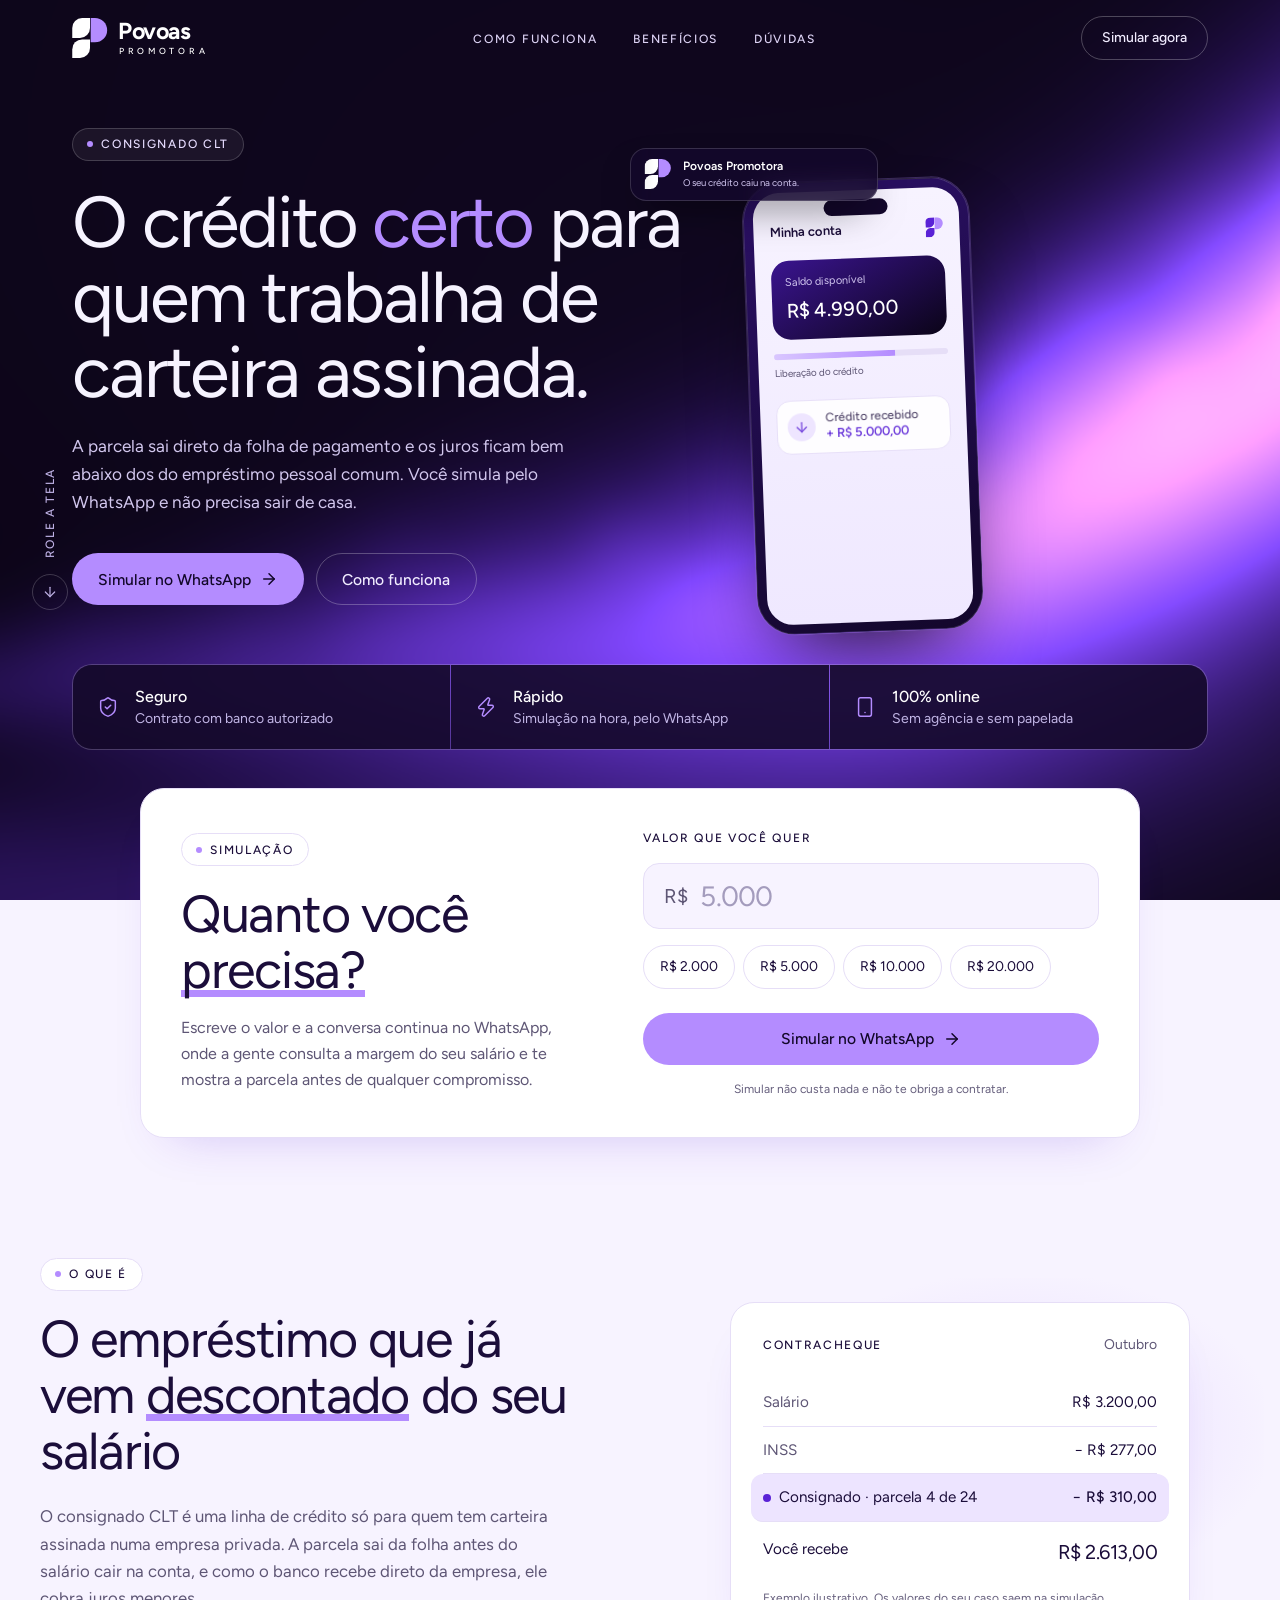
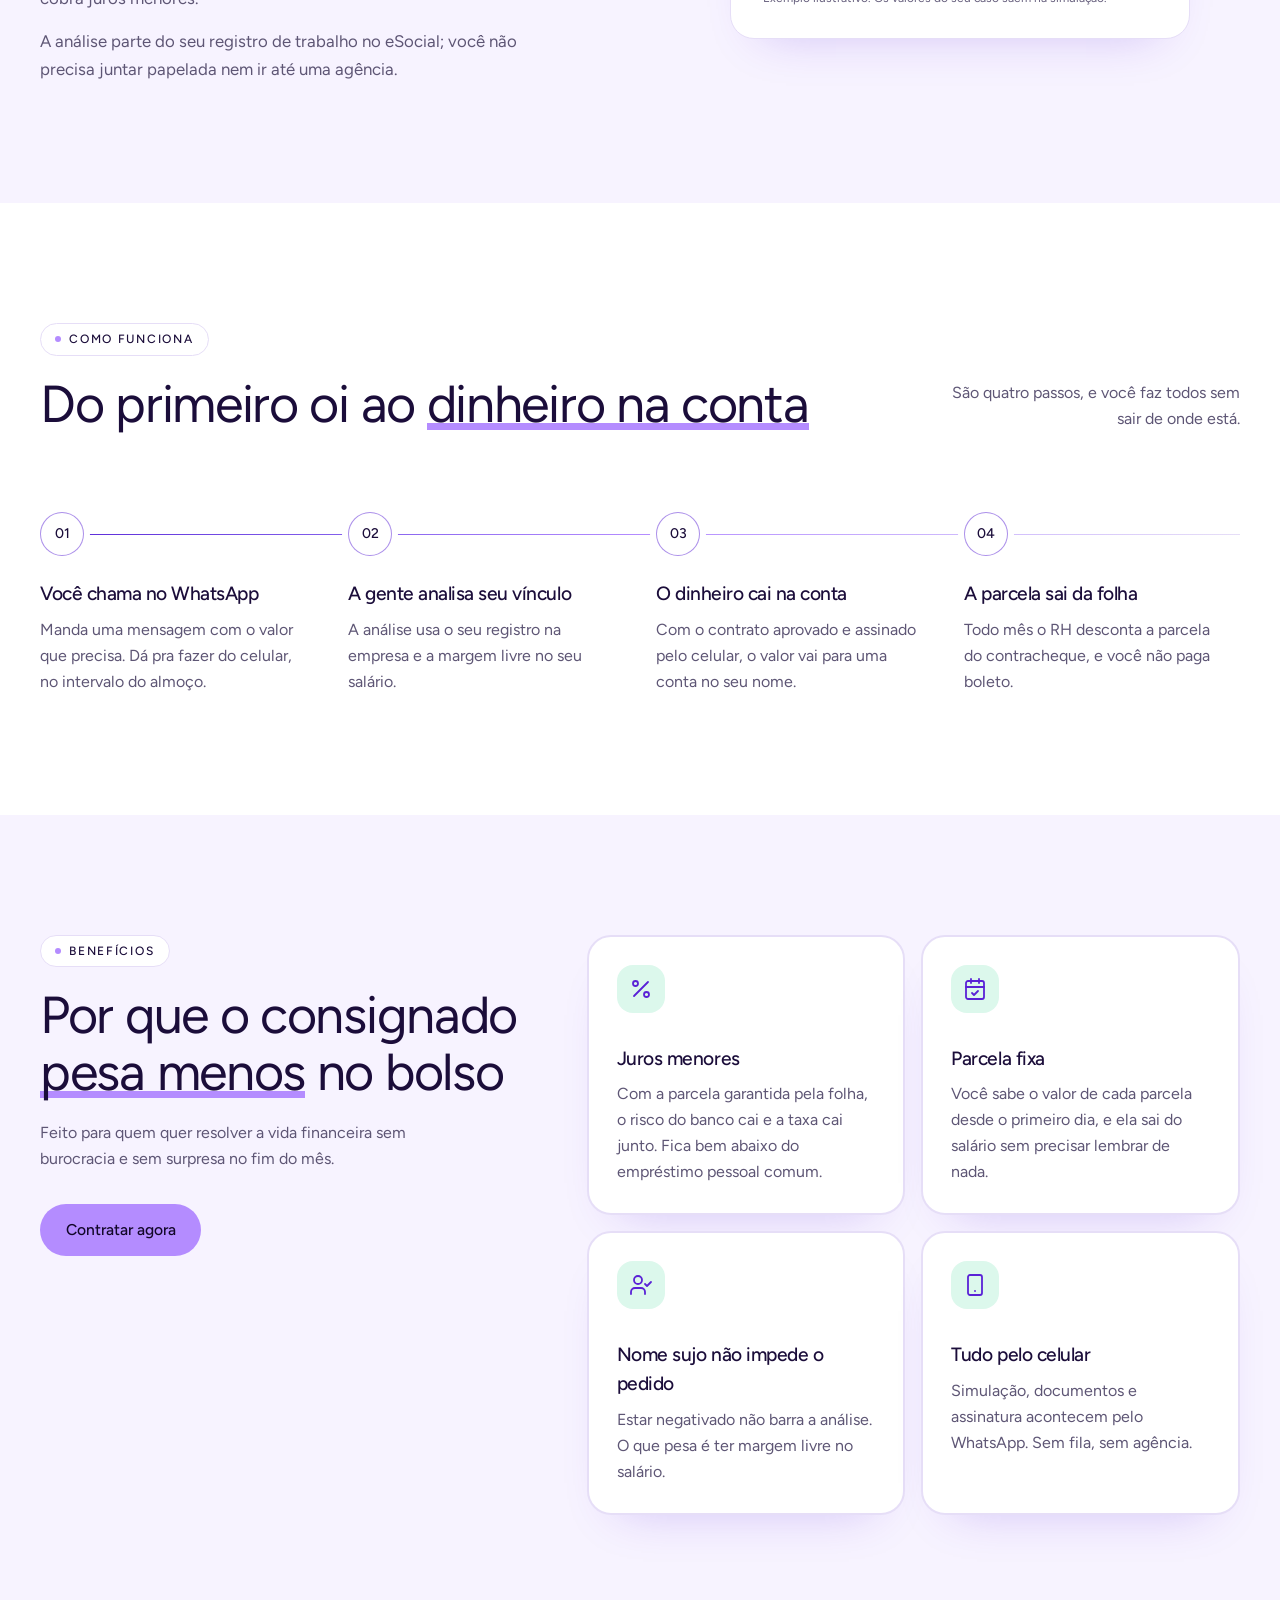
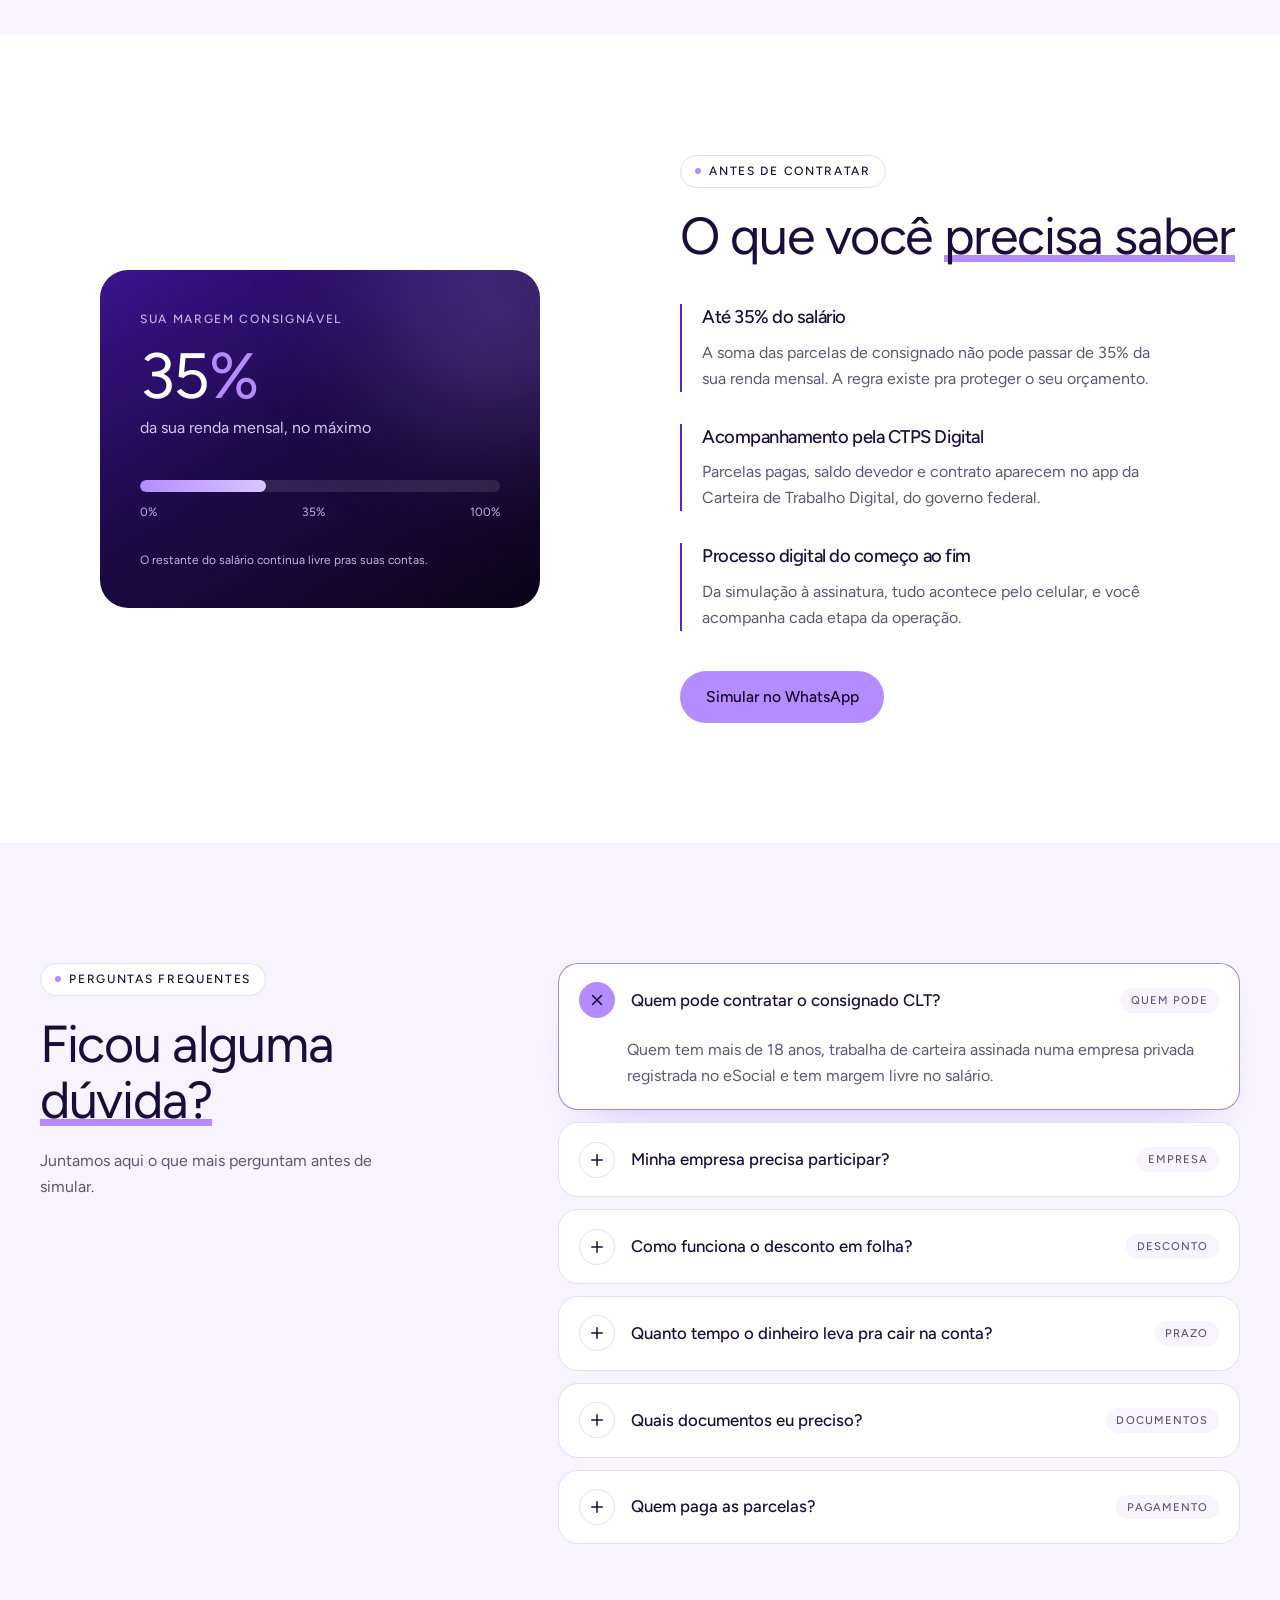
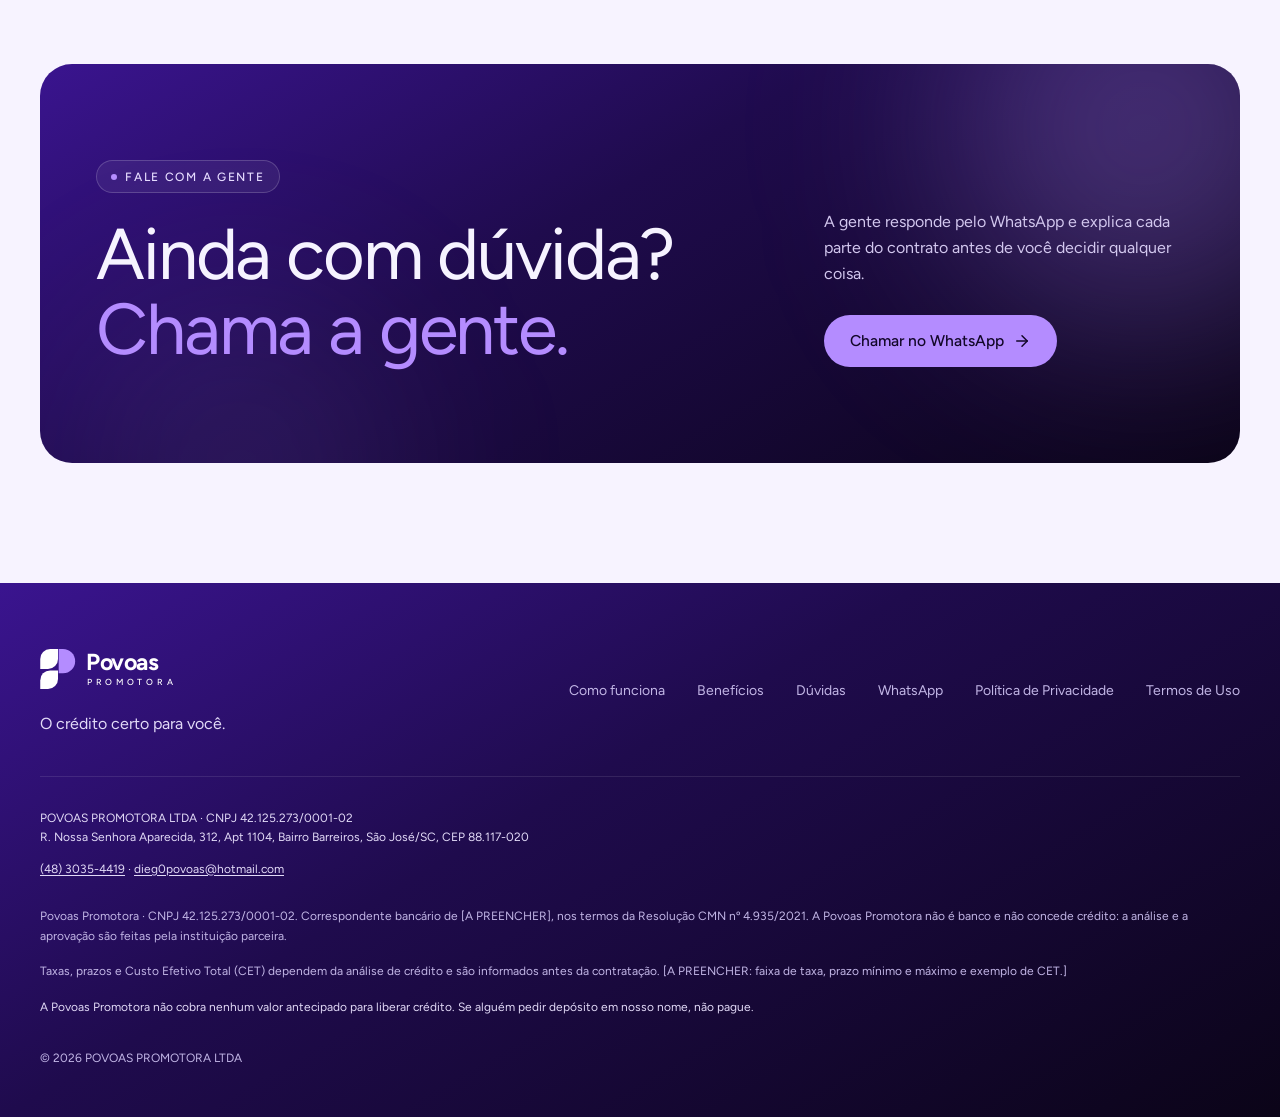
==== commit c3b9a6b2: "Add files via upload" ====
--- a/index.html
+++ b/index.html
@@ -6,7 +6,7 @@
 <title>Consignado CLT com desconto em folha | Povoas Promotora</title>
 <meta name="description" content="Crédito consignado para quem trabalha de carteira assinada. Parcela descontada direto na folha e juros menores. Simule pelo WhatsApp.">
 <link rel="canonical" href="https://povoaspromotora.com.br/">
-<meta name="theme-color" content="#003E36">
+<meta name="theme-color" content="#120728">
 <link rel="icon" href="favicon.svg" type="image/svg+xml">
 <link rel="icon" href="favicon-32.png" sizes="32x32" type="image/png">
 <link rel="apple-touch-icon" href="apple-touch-icon.png">
@@ -31,9 +31,9 @@
 <svg width="0" height="0" style="position:absolute" aria-hidden="true" focusable="false">
   <defs>
     <symbol id="pv-mark" viewBox="0 0 100 112">
-      <path d="M52 0H64A34 34 0 0 1 64 68H52Z" fill="#43FFB3"/>
-      <path d="M0 56V28A28 28 0 0 1 28 0H50V28A28 28 0 0 1 22 56Z" style="fill:var(--leaf, #003E36)"/>
-      <path d="M0 112V88A28 28 0 0 1 28 60H50V84A28 28 0 0 1 22 112Z" style="fill:var(--leaf, #003E36)"/>
+      <path d="M52 0H64A34 34 0 0 1 64 68H52Z" fill="#b48cff"/>
+      <path d="M0 56V28A28 28 0 0 1 28 0H50V28A28 28 0 0 1 22 56Z" style="fill:var(--leaf, #5a22d6)"/>
+      <path d="M0 112V88A28 28 0 0 1 28 60H50V84A28 28 0 0 1 22 112Z" style="fill:var(--leaf, #5a22d6)"/>
     </symbol>
   </defs>
 </svg>
@@ -46,9 +46,9 @@
     </a>
     <nav aria-label="Principal" class="hidden md:block">
       <ul class="flex items-center gap-9">
-        <li><a href="#como-funciona" class="rotulo text-[#cfe2dc] transition-colors hover:text-white">Como funciona</a></li>
-        <li><a href="#beneficios" class="rotulo text-[#cfe2dc] transition-colors hover:text-white">Benefícios</a></li>
-        <li><a href="#duvidas" class="rotulo text-[#cfe2dc] transition-colors hover:text-white">Dúvidas</a></li>
+        <li><a href="#como-funciona" class="rotulo text-[#ddd3f5] transition-colors hover:text-white">Como funciona</a></li>
+        <li><a href="#beneficios" class="rotulo text-[#ddd3f5] transition-colors hover:text-white">Benefícios</a></li>
+        <li><a href="#duvidas" class="rotulo text-[#ddd3f5] transition-colors hover:text-white">Dúvidas</a></li>
       </ul>
     </nav>
     <a href="https://wa.me/554830354419?text=Oi!%20Quero%20simular%20um%20consignado%20CLT." target="_blank" rel="noopener" class="botao botao-contorno min-h-[44px] px-5 text-sm">Simular agora</a>
@@ -58,13 +58,14 @@
 
 <main>
 <!--
-  Topo com cena guiada pela rolagem.
-  Desktop: a seção tem 240vh e o palco fica preso (sticky) enquanto a cena avança.
-  Celular: sem prender a tela; a cena avança conforme ela passa pela tela.
-  Com "reduzir movimento" ligado, não prende e a cena fica parada no quadro final.
+  Topo com cena animada: a sequência toca sozinha ao abrir a página
+  e de novo sempre que o topo volta a aparecer na tela.
+  Com "reduzir movimento" ligado, a cena já abre no quadro final.
 -->
-<section id="topo" data-topo class="fundo-topo relative bg-noite text-white motion-safe:lg:h-[240vh]">
-  <div class="palco relative isolate flex flex-col overflow-hidden pb-36 md:pb-44 lg:min-h-[max(100vh,860px)] lg:pb-[150px] motion-safe:lg:sticky motion-safe:lg:top-[min(0px,calc(100vh_-_860px))]">
+<section id="topo" data-topo class="fundo-topo relative bg-noite text-white">
+  <div class="palco relative isolate flex flex-col overflow-hidden pb-36 md:pb-44 lg:min-h-[max(100vh,860px)] lg:pb-[150px]">
+    <canvas class="aurora pointer-events-none absolute inset-0 -z-10 h-full w-full" data-aurora aria-hidden="true"></canvas>
+
     <div class="video-caixa pointer-events-none relative order-2 mt-4 h-[440px] sm:h-[480px] lg:absolute lg:inset-y-0 lg:right-0 lg:mt-0 lg:h-auto lg:w-[74%]">
       <div class="cena" data-cena role="img" aria-label="Celular recebe a notificação da Povoas Promotora de que o crédito caiu na conta">
         <div class="cena-fundo"></div>
@@ -73,9 +74,7 @@
         <span class="faisca" style="left:86%;top:64%;animation-delay:.6s"></span>
         <span class="faisca" style="left:30%;top:72%;animation-delay:1.7s"></span>
         <div class="cena-palco">
-          <div class="cena-feixe"></div>
-          <div class="cena-anel"></div>
-          <div class="cena-anel dois"></div>
+          <div class="flutua">
           <div class="celular">
             <div class="tela">
               <div class="tela-topo">
@@ -98,6 +97,7 @@
             <svg viewBox="0 0 100 112" aria-hidden="true" style="--leaf:#fff"><use href="#pv-mark"/></svg>
             <span><b>Povoas Promotora</b><small>O seu crédito caiu na conta.</small></span>
           </div>
+          </div>
         </div>
       </div>
     </div>
@@ -106,8 +106,8 @@
     <div class="relative order-1 mx-auto w-full max-w-[1200px] px-5 pt-32 md:px-8 md:pt-40 lg:pt-[128px]">
       <div class="max-w-[620px] lg:max-w-[540px] xl:max-w-[620px]">
         <span class="pilula pilula-escura rotulo entrada">Consignado CLT</span>
-        <h1 class="titulo-1 mt-6 text-[#f2f7f5]"><span class="gs" aria-label="O crédito certo para quem trabalha de carteira assinada." role="text"><span><span class="gs-palavra" aria-hidden="true"><span class="gs-char" style="animation-delay:150ms">O</span></span> <span class="gs-palavra" aria-hidden="true"><span class="gs-char" style="animation-delay:178ms">c</span><span class="gs-char" style="animation-delay:206ms">r</span><span class="gs-char" style="animation-delay:234ms">é</span><span class="gs-char" style="animation-delay:262ms">d</span><span class="gs-char" style="animation-delay:290ms">i</span><span class="gs-char" style="animation-delay:318ms">t</span><span class="gs-char" style="animation-delay:346ms">o</span></span> </span><span class="text-verde"><span class="gs-palavra" aria-hidden="true"><span class="gs-char" style="animation-delay:374ms">c</span><span class="gs-char" style="animation-delay:402ms">e</span><span class="gs-char" style="animation-delay:430ms">r</span><span class="gs-char" style="animation-delay:458ms">t</span><span class="gs-char" style="animation-delay:486ms">o</span></span></span><span> <span class="gs-palavra" aria-hidden="true"><span class="gs-char" style="animation-delay:514ms">p</span><span class="gs-char" style="animation-delay:542ms">a</span><span class="gs-char" style="animation-delay:570ms">r</span><span class="gs-char" style="animation-delay:598ms">a</span></span> <span class="gs-palavra" aria-hidden="true"><span class="gs-char" style="animation-delay:626ms">q</span><span class="gs-char" style="animation-delay:654ms">u</span><span class="gs-char" style="animation-delay:682ms">e</span><span class="gs-char" style="animation-delay:710ms">m</span></span> <span class="gs-palavra" aria-hidden="true"><span class="gs-char" style="animation-delay:738ms">t</span><span class="gs-char" style="animation-delay:766ms">r</span><span class="gs-char" style="animation-delay:794ms">a</span><span class="gs-char" style="animation-delay:822ms">b</span><span class="gs-char" style="animation-delay:850ms">a</span><span class="gs-char" style="animation-delay:878ms">l</span><span class="gs-char" style="animation-delay:906ms">h</span><span class="gs-char" style="animation-delay:934ms">a</span></span> <span class="gs-palavra" aria-hidden="true"><span class="gs-char" style="animation-delay:962ms">d</span><span class="gs-char" style="animation-delay:990ms">e</span></span> <span class="gs-palavra" aria-hidden="true"><span class="gs-char" style="animation-delay:1018ms">c</span><span class="gs-char" style="animation-delay:1046ms">a</span><span class="gs-char" style="animation-delay:1074ms">r</span><span class="gs-char" style="animation-delay:1102ms">t</span><span class="gs-char" style="animation-delay:1130ms">e</span><span class="gs-char" style="animation-delay:1158ms">i</span><span class="gs-char" style="animation-delay:1186ms">r</span><span class="gs-char" style="animation-delay:1214ms">a</span></span> <span class="gs-palavra" aria-hidden="true"><span class="gs-char" style="animation-delay:1242ms">a</span><span class="gs-char" style="animation-delay:1270ms">s</span><span class="gs-char" style="animation-delay:1298ms">s</span><span class="gs-char" style="animation-delay:1326ms">i</span><span class="gs-char" style="animation-delay:1354ms">n</span><span class="gs-char" style="animation-delay:1382ms">a</span><span class="gs-char" style="animation-delay:1410ms">d</span><span class="gs-char" style="animation-delay:1438ms">a</span><span class="gs-char" style="animation-delay:1466ms">.</span></span></span></span></h1>
-        <p class="entrada mt-6 max-w-[500px] text-[1.075rem] leading-relaxed text-[#c4dbd4]" style="--atraso:1100ms">A parcela sai direto da folha de pagamento e os juros ficam bem abaixo dos do empréstimo pessoal comum. Você simula pelo WhatsApp e não precisa sair de casa.</p>
+        <h1 class="titulo-1 mt-6 text-[#f6f3ff]"><span class="gs" aria-label="O crédito certo para quem trabalha de carteira assinada." role="text"><span><span class="gs-palavra" aria-hidden="true"><span class="gs-char" style="animation-delay:150ms">O</span></span> <span class="gs-palavra" aria-hidden="true"><span class="gs-char" style="animation-delay:178ms">c</span><span class="gs-char" style="animation-delay:206ms">r</span><span class="gs-char" style="animation-delay:234ms">é</span><span class="gs-char" style="animation-delay:262ms">d</span><span class="gs-char" style="animation-delay:290ms">i</span><span class="gs-char" style="animation-delay:318ms">t</span><span class="gs-char" style="animation-delay:346ms">o</span></span> </span><span class="text-verde"><span class="gs-palavra" aria-hidden="true"><span class="gs-char" style="animation-delay:374ms">c</span><span class="gs-char" style="animation-delay:402ms">e</span><span class="gs-char" style="animation-delay:430ms">r</span><span class="gs-char" style="animation-delay:458ms">t</span><span class="gs-char" style="animation-delay:486ms">o</span></span></span><span> <span class="gs-palavra" aria-hidden="true"><span class="gs-char" style="animation-delay:514ms">p</span><span class="gs-char" style="animation-delay:542ms">a</span><span class="gs-char" style="animation-delay:570ms">r</span><span class="gs-char" style="animation-delay:598ms">a</span></span> <span class="gs-palavra" aria-hidden="true"><span class="gs-char" style="animation-delay:626ms">q</span><span class="gs-char" style="animation-delay:654ms">u</span><span class="gs-char" style="animation-delay:682ms">e</span><span class="gs-char" style="animation-delay:710ms">m</span></span> <span class="gs-palavra" aria-hidden="true"><span class="gs-char" style="animation-delay:738ms">t</span><span class="gs-char" style="animation-delay:766ms">r</span><span class="gs-char" style="animation-delay:794ms">a</span><span class="gs-char" style="animation-delay:822ms">b</span><span class="gs-char" style="animation-delay:850ms">a</span><span class="gs-char" style="animation-delay:878ms">l</span><span class="gs-char" style="animation-delay:906ms">h</span><span class="gs-char" style="animation-delay:934ms">a</span></span> <span class="gs-palavra" aria-hidden="true"><span class="gs-char" style="animation-delay:962ms">d</span><span class="gs-char" style="animation-delay:990ms">e</span></span> <span class="gs-palavra" aria-hidden="true"><span class="gs-char" style="animation-delay:1018ms">c</span><span class="gs-char" style="animation-delay:1046ms">a</span><span class="gs-char" style="animation-delay:1074ms">r</span><span class="gs-char" style="animation-delay:1102ms">t</span><span class="gs-char" style="animation-delay:1130ms">e</span><span class="gs-char" style="animation-delay:1158ms">i</span><span class="gs-char" style="animation-delay:1186ms">r</span><span class="gs-char" style="animation-delay:1214ms">a</span></span> <span class="gs-palavra" aria-hidden="true"><span class="gs-char" style="animation-delay:1242ms">a</span><span class="gs-char" style="animation-delay:1270ms">s</span><span class="gs-char" style="animation-delay:1298ms">s</span><span class="gs-char" style="animation-delay:1326ms">i</span><span class="gs-char" style="animation-delay:1354ms">n</span><span class="gs-char" style="animation-delay:1382ms">a</span><span class="gs-char" style="animation-delay:1410ms">d</span><span class="gs-char" style="animation-delay:1438ms">a</span><span class="gs-char" style="animation-delay:1466ms">.</span></span></span></span></h1>
+        <p class="entrada mt-6 max-w-[500px] text-[1.075rem] leading-relaxed text-[#d2c7ee]" style="--atraso:1100ms">A parcela sai direto da folha de pagamento e os juros ficam bem abaixo dos do empréstimo pessoal comum. Você simula pelo WhatsApp e não precisa sair de casa.</p>
         <div class="entrada mt-9 flex flex-wrap gap-3" style="--atraso:1250ms">
           <a href="https://wa.me/554830354419?text=Oi!%20Quero%20simular%20um%20consignado%20CLT." target="_blank" rel="noopener" class="botao botao-verde">Simular no WhatsApp <svg xmlns="http://www.w3.org/2000/svg" width="18" height="18" viewBox="0 0 24 24" fill="none" stroke="currentColor" stroke-width="2" stroke-linecap="round" stroke-linejoin="round" class="" aria-hidden="true"><path d="M5 12h14"/><path d="m12 5 7 7-7 7"/></svg></a>
           <a href="#como-funciona" class="botao botao-contorno">Como funciona</a>
@@ -119,28 +119,47 @@
       <div class="vidro flutuar rounded-[20px] p-5">
         <div class="flex items-center gap-3">
           <span class="grid h-9 w-9 place-items-center rounded-full bg-verde text-noite"><svg xmlns="http://www.w3.org/2000/svg" width="18" height="18" viewBox="0 0 24 24" fill="none" stroke="currentColor" stroke-width="2.4" stroke-linecap="round" stroke-linejoin="round" class="" aria-hidden="true"><path d="M20 6 9 17l-5-5"/></svg></span>
-          <span class="rotulo text-[#d3f5e8]">Parcela de outubro</span>
+          <span class="rotulo text-[#e6dcff]">Parcela de outubro</span>
         </div>
         <p class="mt-4 text-[1.35rem] leading-tight tracking-tight text-white">Descontada direto na folha</p>
-        <p class="mt-1 text-sm text-[#b3cfc8]">Sem boleto pra lembrar</p>
-      </div>
-    </div>
-
-    <div class="dica-rolar pointer-events-none absolute bottom-[290px] left-8 hidden flex-col items-center gap-4 text-[#a9c7bf] xl:flex" aria-hidden="true">
+        <p class="mt-1 text-sm text-[#c2b6e6]">Sem boleto pra lembrar</p>
+      </div>
+    </div>
+
+    <div class="dica-rolar pointer-events-none absolute bottom-[290px] left-8 hidden flex-col items-center gap-4 text-[#bdb0e3] xl:flex" aria-hidden="true">
       <span class="rotulo [writing-mode:vertical-rl] rotate-180">Role a tela</span>
       <span class="grid h-9 w-9 place-items-center rounded-full border border-white/20"><svg xmlns="http://www.w3.org/2000/svg" width="16" height="16" viewBox="0 0 24 24" fill="none" stroke="currentColor" stroke-width="1.8" stroke-linecap="round" stroke-linejoin="round" class="" aria-hidden="true"><path d="M12 5v14"/><path d="m19 12-7 7-7-7"/></svg></span>
     </div>
 
     <div class="relative order-3 mx-auto mt-10 w-full max-w-[1200px] px-5 md:px-8 lg:mt-auto lg:pt-14">
       <ul class="grid gap-px overflow-hidden rounded-[20px] border border-white/10 bg-white/10 sm:grid-cols-3">
-        <li class="entrada flex items-center gap-4 bg-noite/90 px-6 py-5" style="--atraso:1400ms"><svg xmlns="http://www.w3.org/2000/svg" width="22" height="22" viewBox="0 0 24 24" fill="none" stroke="currentColor" stroke-width="1.6" stroke-linecap="round" stroke-linejoin="round" class="flex-none text-verde" aria-hidden="true"><path d="M20 13c0 5-3.5 7.5-7.66 8.95a1 1 0 0 1-.67-.01C7.5 20.5 4 18 4 13V6a1 1 0 0 1 1-1c2 0 4.5-1.2 6.24-2.72a1.17 1.17 0 0 1 1.52 0C14.51 3.81 17 5 19 5a1 1 0 0 1 1 1z"/><path d="m9 12 2 2 4-4"/></svg><div><p class="font-medium text-white">Seguro</p><p class="text-sm text-[#b3cfc8]">Contrato com banco autorizado</p></div></li>
-        <li class="entrada flex items-center gap-4 bg-noite/90 px-6 py-5" style="--atraso:1520ms"><svg xmlns="http://www.w3.org/2000/svg" width="22" height="22" viewBox="0 0 24 24" fill="none" stroke="currentColor" stroke-width="1.6" stroke-linecap="round" stroke-linejoin="round" class="flex-none text-verde" aria-hidden="true"><path d="M15.914 4a1.5 1.5 0 00-2.474-1.561l-9 9A1.5 1.5 0 005.5 14h4.002a.5.5 0 01.471.666L8.086 20a1.5 1.5 0 002.475 1.56l9-9A1.5 1.5 0 0018.5 10h-3.997a.5.5 0 01-.472-.667z"/></svg><div><p class="font-medium text-white">Rápido</p><p class="text-sm text-[#b3cfc8]">Simulação na hora, pelo WhatsApp</p></div></li>
-        <li class="entrada flex items-center gap-4 bg-noite/90 px-6 py-5" style="--atraso:1640ms"><svg xmlns="http://www.w3.org/2000/svg" width="22" height="22" viewBox="0 0 24 24" fill="none" stroke="currentColor" stroke-width="1.6" stroke-linecap="round" stroke-linejoin="round" class="flex-none text-verde" aria-hidden="true"><rect width="14" height="20" x="5" y="2" rx="2" ry="2"/><path d="M12 18h.01"/></svg><div><p class="font-medium text-white">100% online</p><p class="text-sm text-[#b3cfc8]">Sem agência e sem papelada</p></div></li>
+        <li class="entrada flex items-center gap-4 bg-noite/90 px-6 py-5" style="--atraso:1400ms"><svg xmlns="http://www.w3.org/2000/svg" width="22" height="22" viewBox="0 0 24 24" fill="none" stroke="currentColor" stroke-width="1.6" stroke-linecap="round" stroke-linejoin="round" class="flex-none text-verde" aria-hidden="true"><path d="M20 13c0 5-3.5 7.5-7.66 8.95a1 1 0 0 1-.67-.01C7.5 20.5 4 18 4 13V6a1 1 0 0 1 1-1c2 0 4.5-1.2 6.24-2.72a1.17 1.17 0 0 1 1.52 0C14.51 3.81 17 5 19 5a1 1 0 0 1 1 1z"/><path d="m9 12 2 2 4-4"/></svg><div><p class="font-medium text-white">Seguro</p><p class="text-sm text-[#c2b6e6]">Contrato com banco autorizado</p></div></li>
+        <li class="entrada flex items-center gap-4 bg-noite/90 px-6 py-5" style="--atraso:1520ms"><svg xmlns="http://www.w3.org/2000/svg" width="22" height="22" viewBox="0 0 24 24" fill="none" stroke="currentColor" stroke-width="1.6" stroke-linecap="round" stroke-linejoin="round" class="flex-none text-verde" aria-hidden="true"><path d="M15.914 4a1.5 1.5 0 00-2.474-1.561l-9 9A1.5 1.5 0 005.5 14h4.002a.5.5 0 01.471.666L8.086 20a1.5 1.5 0 002.475 1.56l9-9A1.5 1.5 0 0018.5 10h-3.997a.5.5 0 01-.472-.667z"/></svg><div><p class="font-medium text-white">Rápido</p><p class="text-sm text-[#c2b6e6]">Simulação na hora, pelo WhatsApp</p></div></li>
+        <li class="entrada flex items-center gap-4 bg-noite/90 px-6 py-5" style="--atraso:1640ms"><svg xmlns="http://www.w3.org/2000/svg" width="22" height="22" viewBox="0 0 24 24" fill="none" stroke="currentColor" stroke-width="1.6" stroke-linecap="round" stroke-linejoin="round" class="flex-none text-verde" aria-hidden="true"><rect width="14" height="20" x="5" y="2" rx="2" ry="2"/><path d="M12 18h.01"/></svg><div><p class="font-medium text-white">100% online</p><p class="text-sm text-[#c2b6e6]">Sem agência e sem papelada</p></div></li>
       </ul>
     </div>
   </div>
 </section>
-<script type="module">var e=document.querySelector(`[data-topo]`),t=e.querySelector(`.video-caixa`),n=e.querySelector(`[data-cena]`),s0=n.querySelector(`[data-saldo]`),r=matchMedia(`(min-width: 1024px)`),i=matchMedia(`(prefers-reduced-motion: reduce)`),o=0,s=0,c=!1,l=e=>Math.min(1,Math.max(0,e)),fm=v=>`R$ `+v.toLocaleString(`pt-BR`,{minimumFractionDigits:2,maximumFractionDigits:2});function u(){if(r.matches){let t=e.offsetHeight-innerHeight;return t>0?l(-e.getBoundingClientRect().top/t):0}let n=t.getBoundingClientRect().bottom+scrollY-innerHeight*.4;return n>0?l(scrollY/n):1}function pinta(p){n.style.setProperty(`--p`,p.toFixed(4));s0.textContent=fm(Math.round(5e3*l((p-.4)/.4)))}function d(){s+=(o-s)*.14,Math.abs(o-s)<.002&&(s=o),pinta(s),s!==o?requestAnimationFrame(d):c=!1}function f(){let t=u();e.classList.toggle(`fim`,t>.7),e.classList.toggle(`rolou`,t>.04),i.matches||(o=t,c||(c=!0,requestAnimationFrame(d)))}i.matches?(pinta(1),e.classList.add(`fim`)):f(),addEventListener(`scroll`,f,{passive:!0}),addEventListener(`resize`,f);</script>
+<script type="module">{const c=document.querySelector(`[data-aurora]`),gl=c&&c.getContext(`webgl`,{premultipliedAlpha:!1,antialias:!1});if(gl){const vs=`attribute vec2 p;void main(){gl_Position=vec4(p,0.,1.);}`,fs=`precision mediump float;uniform vec2 r;uniform float t;
+float h(vec2 p){return fract(sin(dot(p,vec2(127.1,311.7)))*43758.5453);}
+float n(vec2 p){vec2 i=floor(p),f=fract(p);f=f*f*(3.-2.*f);return mix(mix(h(i),h(i+vec2(1,0)),f.x),mix(h(i+vec2(0,1)),h(i+vec2(1,1)),f.x),f.y);}
+float fbm(vec2 p){float v=0.,a=.5;for(int k=0;k<4;k++){v+=a*n(p);p*=2.03;a*=.5;}return v;}
+void main(){vec2 uv=gl_FragCoord.xy/r;float ar=r.x/r.y;vec2 q=vec2(uv.x*ar,uv.y);
+float w=fbm(q*1.4+vec2(t*.05,-t*.03));
+float curva=.18+.62*uv.x*uv.x*.9+.10*sin(uv.x*3.1+t*.22)+.12*(w-.5);
+float d=uv.y-curva;
+float largura=.06+.20*uv.x;
+float faixa=exp(-d*d/(largura*largura));
+float d2=uv.y-(curva-.22-.05*sin(uv.x*2.+t*.17));
+float faixa2=exp(-d2*d2/(.03+.05*uv.x))*.45;
+float brilho=(faixa*(.35+.9*uv.x)+faixa2)*(.75+.5*w);
+vec3 base=mix(vec3(.05,.02,.10),vec3(.08,.035,.16),uv.y*.6);
+vec3 verde=vec3(.30,.12,.72);vec3 menta=vec3(.71,.55,1.);
+vec3 col=base+verde*brilho*1.05+menta*pow(brilho,2.6)*.42;
+col+=menta*.05*exp(-length((uv-vec2(1.,.15))*vec2(1.4,1.))*3.);
+col*=1.-.35*length(uv-vec2(.45,.5));
+gl_FragColor=vec4(col,1.);}`,mk=(y,s)=>{const o=gl.createShader(y);gl.shaderSource(o,s);gl.compileShader(o);return o},pr=gl.createProgram();gl.attachShader(pr,mk(gl.VERTEX_SHADER,vs));gl.attachShader(pr,mk(gl.FRAGMENT_SHADER,fs));gl.linkProgram(pr);gl.useProgram(pr);const b=gl.createBuffer();gl.bindBuffer(gl.ARRAY_BUFFER,b);gl.bufferData(gl.ARRAY_BUFFER,new Float32Array([-1,-1,3,-1,-1,3]),gl.STATIC_DRAW);const lp=gl.getAttribLocation(pr,`p`);gl.enableVertexAttribArray(lp);gl.vertexAttribPointer(lp,2,gl.FLOAT,!1,0,0);const ur=gl.getUniformLocation(pr,`r`),ut=gl.getUniformLocation(pr,`t`),rm=matchMedia(`(prefers-reduced-motion: reduce)`);let vis=!0,id=0,t0=performance.now();const tam=()=>{const k=Math.min(devicePixelRatio,1.5)*.6;c.width=Math.max(1,c.clientWidth*k|0);c.height=Math.max(1,c.clientHeight*k|0);gl.viewport(0,0,c.width,c.height);gl.uniform2f(ur,c.width,c.height)},des=a=>{gl.uniform1f(ut,rm.matches?6:(a-t0)/1e3);gl.drawArrays(gl.TRIANGLES,0,3);!rm.matches&&vis&&(id=requestAnimationFrame(des))};tam();addEventListener(`resize`,()=>{tam();rm.matches&&des(0)});new IntersectionObserver(([x])=>{vis=x.isIntersecting;cancelAnimationFrame(id);vis&&(id=requestAnimationFrame(des))}).observe(c);des(performance.now());c.classList.add(`ativo`)}}</script>
+<script type="module">var e=document.querySelector(`[data-topo]`),n=e.querySelector(`[data-cena]`),sd=n.querySelector(`[data-saldo]`),rm=matchMedia(`(prefers-reduced-motion: reduce)`),l=v=>Math.min(1,Math.max(0,v)),fm=v=>`R$ `+v.toLocaleString(`pt-BR`,{minimumFractionDigits:2,maximumFractionDigits:2}),ease=x=>1-Math.pow(1-x,3),raf=0,DUR=2600;function pinta(p){n.style.setProperty(`--p`,p.toFixed(4));sd.textContent=fm(Math.round(5e3*ease(l((p-.3)/.45))));e.classList.toggle(`fim`,p>.82)}function toca(atraso){cancelAnimationFrame(raf);pinta(0);let t0=performance.now()+atraso;const f=a=>{let x=l((a-t0)/DUR);pinta(x);x<1&&(raf=requestAnimationFrame(f))};raf=requestAnimationFrame(f)}if(rm.matches)pinta(1);else{pinta(0);let fora=!0;new IntersectionObserver(([x])=>{x.isIntersecting?fora&&(fora=!1,toca(performance.now()<2e3?1300:250)):fora=!0},{threshold:.35}).observe(n.querySelector(`.celular`))}addEventListener(`scroll`,()=>e.classList.toggle(`rolou`,scrollY>40),{passive:!0});</script>
 
 <section id="simular" class="relative z-10 -mt-24 px-5 md:-mt-28 md:px-8">
   <div class="card mx-auto grid max-w-[1000px] gap-8 p-6 sm:p-10 md:grid-cols-[1fr_1.1fr] md:items-center md:gap-12" data-revelar>
@@ -153,7 +172,7 @@
       <label for="valor" class="rotulo text-tinta">Valor que você quer</label>
       <div class="flex items-center rounded-2xl border border-linha bg-papel px-5 focus-within:border-verde-escuro">
         <span class="text-xl text-cinza">R$</span>
-        <input id="valor" name="valor" inputmode="numeric" autocomplete="off" placeholder="5.000" class="h-16 w-full bg-transparent px-3 text-[1.75rem] tracking-tight text-tinta outline-none placeholder:text-[#9db0ab]">
+        <input id="valor" name="valor" inputmode="numeric" autocomplete="off" placeholder="5.000" class="h-16 w-full bg-transparent px-3 text-[1.75rem] tracking-tight text-tinta outline-none placeholder:text-[#a49cbd]">
       </div>
       <div class="flex flex-wrap gap-2" role="group" aria-label="Valores sugeridos">
         <button type="button" data-sugestao="2000" class="min-h-[44px] rounded-full border border-linha px-4 text-sm text-tinta transition-colors hover:border-verde-escuro">R$ 2.000</button>
@@ -162,7 +181,7 @@
         <button type="button" data-sugestao="20000" class="min-h-[44px] rounded-full border border-linha px-4 text-sm text-tinta transition-colors hover:border-verde-escuro">R$ 20.000</button>
       </div>
       <button type="submit" class="botao botao-verde mt-2 w-full">Simular no WhatsApp <svg xmlns="http://www.w3.org/2000/svg" width="18" height="18" viewBox="0 0 24 24" fill="none" stroke="currentColor" stroke-width="2" stroke-linecap="round" stroke-linejoin="round" class="" aria-hidden="true"><path d="M5 12h14"/><path d="m12 5 7 7-7 7"/></svg></button>
-      <p class="text-center text-xs text-[#5a6e6a]">Simular não custa nada e não te obriga a contratar.</p>
+      <p class="text-center text-xs text-[#665f7d]">Simular não custa nada e não te obriga a contratar.</p>
     </form>
   </div>
 </section>
@@ -177,16 +196,16 @@
       <p class="mt-4 max-w-[520px] text-[1.05rem] leading-relaxed">A análise parte do seu registro de trabalho no eSocial; você não precisa juntar papelada nem ir até uma agência.</p>
     </div>
     <div class="relative" data-revelar="150">
-      <div class="absolute -inset-6 -z-10 rounded-[40px] bg-[radial-gradient(60%_60%_at_60%_40%,rgb(67_255_179/0.22),transparent_70%)]" aria-hidden="true"></div>
+      <div class="absolute -inset-6 -z-10 rounded-[40px] bg-[radial-gradient(60%_60%_at_60%_40%,rgb(180_140_255/0.22),transparent_70%)]" aria-hidden="true"></div>
       <figure class="card mx-auto max-w-[460px] p-7 sm:p-8">
         <div class="flex items-center justify-between"><p class="rotulo text-tinta">Contracheque</p><p class="text-sm">Outubro</p></div>
         <dl class="mt-6 divide-y divide-linha text-[0.95rem]">
           <div class="flex justify-between py-3"><dt>Salário</dt><dd class="text-tinta">R$ 3.200,00</dd></div>
           <div class="flex justify-between py-3"><dt>INSS</dt><dd class="text-tinta">− R$ 277,00</dd></div>
-          <div class="-mx-3 flex items-center justify-between rounded-xl bg-[#dcf8ec] px-3 py-3"><dt class="flex items-center gap-2 text-tinta"><span class="h-2 w-2 rounded-full bg-verde-escuro"></span>Consignado · parcela 4 de 24</dt><dd class="font-medium text-tinta">− R$ 310,00</dd></div>
+          <div class="-mx-3 flex items-center justify-between rounded-xl bg-[#ede4ff] px-3 py-3"><dt class="flex items-center gap-2 text-tinta"><span class="h-2 w-2 rounded-full bg-verde-escuro"></span>Consignado · parcela 4 de 24</dt><dd class="font-medium text-tinta">− R$ 310,00</dd></div>
           <div class="flex justify-between pt-4"><dt class="text-tinta">Você recebe</dt><dd class="text-xl tracking-tight text-tinta">R$ 2.613,00</dd></div>
         </dl>
-        <figcaption class="mt-6 text-xs text-[#5a6e6a]">Exemplo ilustrativo. Os valores do seu caso saem na simulação.</figcaption>
+        <figcaption class="mt-6 text-xs text-[#665f7d]">Exemplo ilustrativo. Os valores do seu caso saem na simulação.</figcaption>
       </figure>
     </div>
   </div>
@@ -229,17 +248,17 @@
 <section id="saber" class="bg-white px-5 py-[72px] md:px-8 md:py-[120px]">
   <div class="mx-auto grid max-w-[1200px] items-center gap-14 lg:grid-cols-2 lg:gap-20">
     <div class="relative order-2 lg:order-1" data-revelar>
-      <div class="absolute -inset-6 -z-10 rounded-[40px] bg-[radial-gradient(60%_60%_at_40%_50%,rgb(67_255_179/0.2),transparent_70%)]" aria-hidden="true"></div>
+      <div class="absolute -inset-6 -z-10 rounded-[40px] bg-[radial-gradient(60%_60%_at_40%_50%,rgb(180_140_255/0.2),transparent_70%)]" aria-hidden="true"></div>
       <figure class="fundo-gradiente relative mx-auto max-w-[440px] overflow-hidden rounded-[28px] bg-noite p-8 text-white sm:p-10">
         <div class="absolute -right-20 -top-20 h-60 w-60 rounded-full bg-verde/25 blur-3xl" aria-hidden="true"></div>
-        <p class="rotulo relative text-[#b3cfc8]">Sua margem consignável</p>
+        <p class="rotulo relative text-[#c2b6e6]">Sua margem consignável</p>
         <p class="relative mt-4 text-[4rem] leading-none tracking-tight">35<span class="text-verde">%</span></p>
-        <p class="relative mt-2 text-[#c4dbd4]">da sua renda mensal, no máximo</p>
+        <p class="relative mt-2 text-[#d2c7ee]">da sua renda mensal, no máximo</p>
         <div class="relative mt-10">
           <div class="flex h-3 overflow-hidden rounded-full bg-white/10"><span class="barra h-full rounded-full bg-gradient-to-r from-verde to-verde-claro"></span></div>
-          <div class="mt-3 flex justify-between text-xs text-[#b3cfc8]"><span>0%</span><span>35%</span><span>100%</span></div>
+          <div class="mt-3 flex justify-between text-xs text-[#c2b6e6]"><span>0%</span><span>35%</span><span>100%</span></div>
         </div>
-        <figcaption class="relative mt-8 text-xs text-[#b3cfc8]">O restante do salário continua livre pras suas contas.</figcaption>
+        <figcaption class="relative mt-8 text-xs text-[#c2b6e6]">O restante do salário continua livre pras suas contas.</figcaption>
       </figure>
     </div>
     <div class="order-1 lg:order-2" data-revelar="120">
@@ -281,9 +300,9 @@
     <div class="absolute -right-24 -top-32 h-96 w-96 rounded-full bg-verde/30 blur-[100px]" aria-hidden="true"></div>
     <div class="absolute -bottom-40 left-10 h-80 w-80 rounded-full bg-verde/10 blur-[90px]" aria-hidden="true"></div>
     <div class="relative grid gap-10 md:grid-cols-[1.3fr_1fr] md:items-end">
-      <div><span class="pilula pilula-escura rotulo">Fale com a gente</span><h2 class="titulo-1 mt-6 max-w-[620px] text-[#f2f7f5]">Ainda com dúvida? <span class="text-verde">Chama a gente.</span></h2></div>
+      <div><span class="pilula pilula-escura rotulo">Fale com a gente</span><h2 class="titulo-1 mt-6 max-w-[620px] text-[#f6f3ff]">Ainda com dúvida? <span class="text-verde">Chama a gente.</span></h2></div>
       <div class="md:justify-self-end">
-        <p class="max-w-[360px] leading-relaxed text-[#c4dbd4]">A gente responde pelo WhatsApp e explica cada parte do contrato antes de você decidir qualquer coisa.</p>
+        <p class="max-w-[360px] leading-relaxed text-[#d2c7ee]">A gente responde pelo WhatsApp e explica cada parte do contrato antes de você decidir qualquer coisa.</p>
         <a href="https://wa.me/554830354419?text=Oi!%20Tenho%20uma%20d%C3%BAvida%20sobre%20o%20consignado%20CLT." target="_blank" rel="noopener" class="botao botao-verde mt-7">Chamar no WhatsApp <svg xmlns="http://www.w3.org/2000/svg" width="18" height="18" viewBox="0 0 24 24" fill="none" stroke="currentColor" stroke-width="2" stroke-linecap="round" stroke-linejoin="round" class="" aria-hidden="true"><path d="M5 12h14"/><path d="m12 5 7 7-7 7"/></svg></a>
       </div>
     </div>
@@ -291,7 +310,7 @@
 </section>
 </main>
 
-<footer class="fundo-gradiente bg-noite px-5 pb-28 pt-16 text-[#b3cfc8] md:px-8 md:pb-12">
+<footer class="fundo-gradiente bg-noite px-5 pb-28 pt-16 text-[#c2b6e6] md:px-8 md:pb-12">
   <div class="mx-auto max-w-[1200px]">
     <div class="flex flex-col gap-8 border-b border-white/10 pb-10 md:flex-row md:items-center md:justify-between">
       <div>
@@ -299,7 +318,7 @@
           <svg viewBox="0 0 100 112" class="h-10 w-9" aria-hidden="true"><use href="#pv-mark"/></svg>
           <span class="flex flex-col leading-none"><b class="text-[1.45rem] font-bold tracking-[-0.02em]">Povoas</b><small class="mt-1 pl-px text-[0.55rem] font-medium tracking-[0.42em]">PROMOTORA</small></span>
         </a>
-        <p class="mt-4 text-[#d3e6e0]">O crédito certo para você.</p>
+        <p class="mt-4 text-[#e2daf7]">O crédito certo para você.</p>
       </div>
       <nav aria-label="Rodapé">
         <ul class="flex flex-wrap gap-x-8 gap-y-3 text-sm">
@@ -313,10 +332,10 @@
       </nav>
     </div>
     <div class="mt-8 grid gap-4 text-xs leading-relaxed">
-      <p class="text-[#d3e6e0]">POVOAS PROMOTORA LTDA · CNPJ 42.125.273/0001-02<br>R. Nossa Senhora Aparecida, 312, Apt 1104, Bairro Barreiros, São José/SC, CEP 88.117-020<br><a class="inline-block py-3 underline underline-offset-2 hover:text-white" href="tel:+554830354419">(48) 3035-4419</a> · <a class="inline-block py-3 underline underline-offset-2 hover:text-white" href="mailto:dieg0povoas@hotmail.com">dieg0povoas@hotmail.com</a></p>
+      <p class="text-[#e2daf7]">POVOAS PROMOTORA LTDA · CNPJ 42.125.273/0001-02<br>R. Nossa Senhora Aparecida, 312, Apt 1104, Bairro Barreiros, São José/SC, CEP 88.117-020<br><a class="inline-block py-3 underline underline-offset-2 hover:text-white" href="tel:+554830354419">(48) 3035-4419</a> · <a class="inline-block py-3 underline underline-offset-2 hover:text-white" href="mailto:dieg0povoas@hotmail.com">dieg0povoas@hotmail.com</a></p>
       <p>Povoas Promotora · CNPJ 42.125.273/0001-02. Correspondente bancário de [A PREENCHER], nos termos da Resolução CMN nº 4.935/2021. A Povoas Promotora não é banco e não concede crédito: a análise e a aprovação são feitas pela instituição parceira.</p>
       <p>Taxas, prazos e Custo Efetivo Total (CET) dependem da análise de crédito e são informados antes da contratação. [A PREENCHER: faixa de taxa, prazo mínimo e máximo e exemplo de CET.]</p>
-      <p class="text-[#d3e6e0]">A Povoas Promotora não cobra nenhum valor antecipado para liberar crédito. Se alguém pedir depósito em nosso nome, não pague.</p>
+      <p class="text-[#e2daf7]">A Povoas Promotora não cobra nenhum valor antecipado para liberar crédito. Se alguém pedir depósito em nosso nome, não pague.</p>
       <p class="mt-4">© 2026 POVOAS PROMOTORA LTDA</p>
     </div>
   </div>
--- a/site.css
+++ b/site.css
@@ -1,2 +1,2 @@
 /*! tailwindcss v4.3.5 | MIT License | https://tailwindcss.com */
-@layer properties{@supports (((-webkit-hyphens:none)) and (not (margin-trim:block))) or ((-moz-orient:inline) and (not (color:rgb(from red r g b)))){*,:before,:after,::backdrop{--tw-translate-x:0;--tw-translate-y:0;--tw-translate-z:0;--tw-divide-y-reverse:0;--tw-border-style:solid;--tw-gradient-position:initial;--tw-gradient-from:#0000;--tw-gradient-via:#0000;--tw-gradient-to:#0000;--tw-gradient-stops:initial;--tw-gradient-via-stops:initial;--tw-gradient-from-position:0%;--tw-gradient-via-position:50%;--tw-gradient-to-position:100%;--tw-leading:initial;--tw-font-weight:initial;--tw-tracking:initial;--tw-shadow:0 0 #0000;--tw-shadow-color:initial;--tw-shadow-alpha:100%;--tw-inset-shadow:0 0 #0000;--tw-inset-shadow-color:initial;--tw-inset-shadow-alpha:100%;--tw-ring-color:initial;--tw-ring-shadow:0 0 #0000;--tw-inset-ring-color:initial;--tw-inset-ring-shadow:0 0 #0000;--tw-ring-inset:initial;--tw-ring-offset-width:0px;--tw-ring-offset-color:#fff;--tw-ring-offset-shadow:0 0 #0000;--tw-blur:initial;--tw-brightness:initial;--tw-contrast:initial;--tw-grayscale:initial;--tw-hue-rotate:initial;--tw-invert:initial;--tw-opacity:initial;--tw-saturate:initial;--tw-sepia:initial;--tw-drop-shadow:initial;--tw-drop-shadow-color:initial;--tw-drop-shadow-alpha:100%;--tw-drop-shadow-size:initial;--tw-duration:initial}}}@layer theme{:root,:host{--font-sans:"Figtree", ui-sans-serif, system-ui, sans-serif;--font-mono:ui-monospace, SFMono-Regular, Menlo, Monaco, Consolas, "Liberation Mono", "Courier New", monospace;--color-white:#fff;--spacing:.25rem;--text-xs:.75rem;--text-xs--line-height:calc(1 / .75);--text-sm:.875rem;--text-sm--line-height:calc(1.25 / .875);--text-xl:1.25rem;--text-xl--line-height:calc(1.75 / 1.25);--font-weight-medium:500;--font-weight-bold:700;--tracking-tight:-.025em;--leading-tight:1.25;--leading-relaxed:1.625;--radius-xl:.75rem;--radius-2xl:1rem;--blur-3xl:64px;--default-transition-duration:.15s;--default-transition-timing-function:cubic-bezier(.4, 0, .2, 1);--default-font-family:var(--font-sans);--default-mono-font-family:var(--font-mono);--color-verde:#43ffb3;--color-verde-claro:#8dffd2;--color-verde-escuro:#00574b;--color-cinza:#4c625e;--color-tinta:#0f2b27;--color-noite:#00211c;--color-papel:#f6f8f6;--color-linha:#dce5e1;--radius-card:24px}}@layer base{*,:after,:before,::backdrop{box-sizing:border-box;border:0 solid;margin:0;padding:0}::file-selector-button{box-sizing:border-box;border:0 solid;margin:0;padding:0}html,:host{-webkit-text-size-adjust:100%;tab-size:4;line-height:1.5;font-family:var(--default-font-family,-apple-system, BlinkMacSystemFont, "Segoe UI", Roboto, "Helvetica Neue", "Noto Sans", Arial, sans-serif, "Apple Color Emoji", "Segoe UI Emoji", "Segoe UI Symbol", "Noto Color Emoji");font-feature-settings:var(--default-font-feature-settings,normal);font-variation-settings:var(--default-font-variation-settings,normal);-webkit-tap-highlight-color:transparent}hr{height:0;color:inherit;border-top-width:1px}abbr:where([title]){-webkit-text-decoration:underline dotted;text-decoration:underline dotted}h1,h2,h3,h4,h5,h6{font-size:inherit;font-weight:inherit}a{color:inherit;-webkit-text-decoration:inherit;-webkit-text-decoration:inherit;-webkit-text-decoration:inherit;text-decoration:inherit}b,strong{font-weight:bolder}code,kbd,samp,pre{font-family:var(--default-mono-font-family,ui-monospace, SFMono-Regular, Menlo, Monaco, Consolas, "Liberation Mono", "Courier New", monospace);font-feature-settings:var(--default-mono-font-feature-settings,normal);font-variation-settings:var(--default-mono-font-variation-settings,normal);font-size:1em}small{font-size:80%}sub,sup{vertical-align:baseline;font-size:75%;line-height:0;position:relative}sub{bottom:-.25em}sup{top:-.5em}table{text-indent:0;border-color:inherit;border-collapse:collapse}:-moz-focusring:where(:not(iframe)){outline:auto}progress{vertical-align:baseline}summary{display:list-item}ol,ul,menu{list-style:none}img,svg,video,canvas,audio,iframe,embed,object{vertical-align:middle;display:block}img,video{max-width:100%;height:auto}button,input,select,optgroup,textarea{font:inherit;font-feature-settings:inherit;font-variation-settings:inherit;letter-spacing:inherit;color:inherit;opacity:1;background-color:#0000;border-radius:0}::file-selector-button{font:inherit;font-feature-settings:inherit;font-variation-settings:inherit;letter-spacing:inherit;color:inherit;opacity:1;background-color:#0000;border-radius:0}:where(select:is([multiple],[size])) optgroup{font-weight:bolder}:where(select:is([multiple],[size])) optgroup option{padding-inline-start:20px}::file-selector-button{margin-inline-end:4px}::placeholder{opacity:1}@supports (not ((-webkit-appearance:-apple-pay-button))) or (contain-intrinsic-size:1px){::placeholder{color:currentColor}@supports (color:color-mix(in lab, red, red)){::placeholder{color:color-mix(in oklab, currentcolor 50%, transparent)}}}textarea{resize:vertical}::-webkit-search-decoration{-webkit-appearance:none}::-webkit-date-and-time-value{min-height:1lh;text-align:inherit}::-webkit-datetime-edit{display:inline-flex}::-webkit-datetime-edit-fields-wrapper{padding:0}::-webkit-datetime-edit{padding-block:0}::-webkit-datetime-edit-year-field{padding-block:0}::-webkit-datetime-edit-month-field{padding-block:0}::-webkit-datetime-edit-day-field{padding-block:0}::-webkit-datetime-edit-hour-field{padding-block:0}::-webkit-datetime-edit-minute-field{padding-block:0}::-webkit-datetime-edit-second-field{padding-block:0}::-webkit-datetime-edit-millisecond-field{padding-block:0}::-webkit-datetime-edit-meridiem-field{padding-block:0}::-webkit-calendar-picker-indicator{line-height:1}:-moz-ui-invalid{box-shadow:none}button,input:where([type=button],[type=reset],[type=submit]){appearance:button}::file-selector-button{appearance:button}::-webkit-inner-spin-button{height:auto}::-webkit-outer-spin-button{height:auto}[hidden]:where(:not([hidden=until-found])){display:none!important}html{scroll-behavior:smooth;scroll-padding-top:88px}html,body{overflow-x:clip}body{font-family:var(--font-sans);background:var(--color-papel);color:var(--color-cinza);-webkit-font-smoothing:antialiased;text-rendering:optimizelegibility}:focus-visible{outline:3px solid var(--color-verde);outline-offset:3px;border-radius:6px}}@layer components{.titulo-1{letter-spacing:-.03em;font-size:clamp(2.5rem,1.6rem + 4vw,4.5rem);font-weight:400;line-height:1.04}.titulo-2{letter-spacing:-.025em;color:var(--color-tinta);font-size:clamp(2rem,1.4rem + 2.4vw,3.25rem);font-weight:400;line-height:1.08}.rotulo{letter-spacing:.14em;text-transform:uppercase;font-size:.75rem;font-weight:500}.pilula{border:1px solid var(--color-linha);color:var(--color-tinta);background:#fff;border-radius:999px;align-items:center;gap:.5rem;padding:.4rem .9rem;display:inline-flex}.pilula:before{content:"";background:var(--color-verde);border-radius:999px;width:6px;height:6px}.pilula-escura{color:#d3f5e8;background:#ffffff0f;border-color:#ffffff2e}.marca{background-image:linear-gradient(var(--color-verde), var(--color-verde));background-position:0 92%;background-repeat:no-repeat;background-size:100% .14em}.botao{border-radius:999px;justify-content:center;align-items:center;gap:.6rem;min-height:52px;padding:0 1.6rem;font-size:.975rem;font-weight:500;transition:transform .3s,box-shadow .3s,background-color .3s;display:inline-flex}.botao-verde{background:var(--color-verde);color:var(--color-noite);box-shadow:0 0 #43ffb300}.botao-verde:hover{transform:translateY(-2px);box-shadow:0 12px 32px -8px #43ffb38c}.botao-contorno{color:#e6f5ef;border:1px solid #ffffff42}.botao-contorno:hover{background:#ffffff12}.card{border:1px solid var(--color-linha);border-radius:var(--radius-card);background:#fff;box-shadow:0 24px 48px -32px #00574b47}.vidro{-webkit-backdrop-filter:blur(14px);backdrop-filter:blur(14px);background:linear-gradient(160deg,#ffffff1f,#ffffff0a);border:1px solid #ffffff2e}[data-revelar]{opacity:0;transition:opacity .7s,transform .7s cubic-bezier(.2,.7,.2,1);transition-delay:var(--atraso,0s);transform:translateY(16px)}[data-revelar].visivel{opacity:1;transform:none}.curva{stroke-dasharray:1;stroke-dashoffset:1px;animation:2.4s cubic-bezier(.6,0,.2,1) forwards desenhar;animation-delay:var(--atraso,.3s)}.flutuar{animation:6s ease-in-out infinite flutuar}.gs-palavra{white-space:nowrap;display:inline-block}.gs-char{opacity:0;animation:.7s cubic-bezier(.2,.7,.2,1) forwards letra;display:inline-block}.entrada{opacity:0;animation:.8s cubic-bezier(.2,.7,.2,1) forwards entrada;animation-delay:var(--atraso,0s)}.trilho{transform-origin:0;transition:transform 1.6s cubic-bezier(.6,0,.2,1) .2s;transform:scaleX(0)}.visivel .trilho{transform:scaleX(1)}.faq-list{gap:.75rem;display:grid}.faq-item{border:1px solid var(--color-linha);background:#fff;border-radius:20px;transition:border-color .3s,box-shadow .3s}.faq-item.is-open{border-color:#00574b8c;box-shadow:0 24px 48px -36px #00574b73}.faq-head{text-align:left;cursor:pointer;width:100%;color:var(--color-tinta);align-items:center;gap:1rem;padding:1.15rem 1.25rem;font-size:1.05rem;font-weight:500;display:flex}.faq-toggle{border:1px solid var(--color-linha);border-radius:999px;flex:none;place-items:center;width:36px;height:36px;transition:background-color .3s,border-color .3s;display:grid}.faq-item.is-open .faq-toggle{background:var(--color-verde);border-color:var(--color-verde);color:var(--color-noite)}.faq-toggle .icone-x{display:none}.faq-item.is-open .faq-toggle .icone-x{display:block}.faq-item.is-open .faq-toggle .icone-mais{display:none}.faq-q-text{flex:1}.faq-tag{background:var(--color-papel);letter-spacing:.1em;text-transform:uppercase;color:var(--color-cinza);border-radius:999px;flex:none;padding:.25rem .65rem;font-size:.7rem}.faq-body{transition:height .45s cubic-bezier(.2,.7,.2,1);overflow:hidden}.faq-body-inner{padding:0 1.25rem 1.25rem 4.25rem;line-height:1.65}}@layer utilities{.pointer-events-none{pointer-events:none}.absolute{position:absolute}.fixed{position:fixed}.relative{position:relative}.-inset-6{inset:calc(var(--spacing) * -6)}.inset-x-0{inset-inline:0}.inset-x-4{inset-inline:calc(var(--spacing) * 4)}.-top-20{top:calc(var(--spacing) * -20)}.-top-32{top:calc(var(--spacing) * -32)}.top-0{top:0}.top-\[22px\]{top:22px}.-right-20{right:calc(var(--spacing) * -20)}.-right-24{right:calc(var(--spacing) * -24)}.right-0{right:0}.right-8{right:calc(var(--spacing) * 8)}.-bottom-40{bottom:calc(var(--spacing) * -40)}.bottom-4{bottom:calc(var(--spacing) * 4)}.bottom-\[290px\]{bottom:290px}.bottom-\[300px\]{bottom:300px}.left-0{left:0}.left-8{left:calc(var(--spacing) * 8)}.left-10{left:calc(var(--spacing) * 10)}.isolate{isolation:isolate}.-z-10{z-index:calc(10 * -1)}.z-10{z-index:10}.z-40{z-index:40}.z-50{z-index:50}.order-1{order:1}.order-2{order:2}.order-3{order:3}.-mx-3{margin-inline:calc(var(--spacing) * -3)}.mx-auto{margin-inline:auto}.-mt-24{margin-top:calc(var(--spacing) * -24)}.mt-1{margin-top:var(--spacing)}.mt-2{margin-top:calc(var(--spacing) * 2)}.mt-3{margin-top:calc(var(--spacing) * 3)}.mt-4{margin-top:calc(var(--spacing) * 4)}.mt-5{margin-top:calc(var(--spacing) * 5)}.mt-6{margin-top:calc(var(--spacing) * 6)}.mt-7{margin-top:calc(var(--spacing) * 7)}.mt-8{margin-top:calc(var(--spacing) * 8)}.mt-9{margin-top:calc(var(--spacing) * 9)}.mt-10{margin-top:calc(var(--spacing) * 10)}.mt-14{margin-top:calc(var(--spacing) * 14)}.flex{display:flex}.grid{display:grid}.hidden{display:none}.inline-block{display:inline-block}.inline-flex{display:inline-flex}.h-2{height:calc(var(--spacing) * 2)}.h-3{height:calc(var(--spacing) * 3)}.h-9{height:calc(var(--spacing) * 9)}.h-10{height:calc(var(--spacing) * 10)}.h-11{height:calc(var(--spacing) * 11)}.h-12{height:calc(var(--spacing) * 12)}.h-16{height:calc(var(--spacing) * 16)}.h-60{height:calc(var(--spacing) * 60)}.h-80{height:calc(var(--spacing) * 80)}.h-96{height:calc(var(--spacing) * 96)}.h-\[76px\]{height:76px}.h-\[440px\]{height:440px}.h-full{height:100%}.h-px{height:1px}.min-h-\[44px\]{min-height:44px}.w-2{width:calc(var(--spacing) * 2)}.w-8{width:calc(var(--spacing) * 8)}.w-9{width:calc(var(--spacing) * 9)}.w-11{width:calc(var(--spacing) * 11)}.w-12{width:calc(var(--spacing) * 12)}.w-60{width:calc(var(--spacing) * 60)}.w-80{width:calc(var(--spacing) * 80)}.w-96{width:calc(var(--spacing) * 96)}.w-\[260px\]{width:260px}.w-full{width:100%}.max-w-\[260px\]{max-width:260px}.max-w-\[300px\]{max-width:300px}.max-w-\[360px\]{max-width:360px}.max-w-\[380px\]{max-width:380px}.max-w-\[400px\]{max-width:400px}.max-w-\[440px\]{max-width:440px}.max-w-\[460px\]{max-width:460px}.max-w-\[500px\]{max-width:500px}.max-w-\[520px\]{max-width:520px}.max-w-\[540px\]{max-width:540px}.max-w-\[620px\]{max-width:620px}.max-w-\[1000px\]{max-width:1000px}.max-w-\[1200px\]{max-width:1200px}.flex-none{flex:none}.translate-y-24{--tw-translate-y:calc(var(--spacing) * 24);translate:var(--tw-translate-x) var(--tw-translate-y)}.rotate-180{rotate:180deg}.resize{resize:both}.flex-col{flex-direction:column}.flex-wrap{flex-wrap:wrap}.place-items-center{place-items:center}.items-center{align-items:center}.justify-between{justify-content:space-between}.gap-2{gap:calc(var(--spacing) * 2)}.gap-2\.5{gap:calc(var(--spacing) * 2.5)}.gap-3{gap:calc(var(--spacing) * 3)}.gap-4{gap:calc(var(--spacing) * 4)}.gap-5{gap:calc(var(--spacing) * 5)}.gap-8{gap:calc(var(--spacing) * 8)}.gap-9{gap:calc(var(--spacing) * 9)}.gap-10{gap:calc(var(--spacing) * 10)}.gap-12{gap:calc(var(--spacing) * 12)}.gap-14{gap:calc(var(--spacing) * 14)}.gap-px{gap:1px}.gap-x-8{column-gap:calc(var(--spacing) * 8)}.gap-y-3{row-gap:calc(var(--spacing) * 3)}:where(.divide-y>:not(:last-child)){--tw-divide-y-reverse:0;border-bottom-style:var(--tw-border-style);border-top-style:var(--tw-border-style);border-top-width:calc(1px * var(--tw-divide-y-reverse));border-bottom-width:calc(1px * calc(1 - var(--tw-divide-y-reverse)))}:where(.divide-linha>:not(:last-child)){border-color:var(--color-linha)}.overflow-hidden{overflow:hidden}.rounded-2xl{border-radius:var(--radius-2xl)}.rounded-\[20px\]{border-radius:20px}.rounded-\[28px\]{border-radius:28px}.rounded-\[32px\]{border-radius:32px}.rounded-\[40px\]{border-radius:40px}.rounded-full{border-radius:2147483647px}.rounded-xl{border-radius:var(--radius-xl)}.border{border-style:var(--tw-border-style);border-width:1px}.border-b{border-bottom-style:var(--tw-border-style);border-bottom-width:1px}.border-l-2{border-left-style:var(--tw-border-style);border-left-width:2px}.border-linha{border-color:var(--color-linha)}.border-verde-escuro{border-color:var(--color-verde-escuro)}.border-verde-escuro\/50{border-color:#00574b80}@supports (color:color-mix(in lab, red, red)){.border-verde-escuro\/50{border-color:color-mix(in oklab, var(--color-verde-escuro) 50%, transparent)}}.border-white\/10{border-color:#ffffff1a}@supports (color:color-mix(in lab, red, red)){.border-white\/10{border-color:color-mix(in oklab, var(--color-white) 10%, transparent)}}.border-white\/20{border-color:#fff3}@supports (color:color-mix(in lab, red, red)){.border-white\/20{border-color:color-mix(in oklab, var(--color-white) 20%, transparent)}}.bg-\[\#dcf8ec\]{background-color:#dcf8ec}.bg-noite{background-color:var(--color-noite)}.bg-noite\/90{background-color:#00211ce6}@supports (color:color-mix(in lab, red, red)){.bg-noite\/90{background-color:color-mix(in oklab, var(--color-noite) 90%, transparent)}}.bg-papel{background-color:var(--color-papel)}.bg-transparent{background-color:#0000}.bg-verde{background-color:var(--color-verde)}.bg-verde-escuro{background-color:var(--color-verde-escuro)}.bg-verde\/10{background-color:#43ffb31a}@supports (color:color-mix(in lab, red, red)){.bg-verde\/10{background-color:color-mix(in oklab, var(--color-verde) 10%, transparent)}}.bg-verde\/25{background-color:#43ffb340}@supports (color:color-mix(in lab, red, red)){.bg-verde\/25{background-color:color-mix(in oklab, var(--color-verde) 25%, transparent)}}.bg-verde\/30{background-color:#43ffb34d}@supports (color:color-mix(in lab, red, red)){.bg-verde\/30{background-color:color-mix(in oklab, var(--color-verde) 30%, transparent)}}.bg-white{background-color:var(--color-white)}.bg-white\/10{background-color:#ffffff1a}@supports (color:color-mix(in lab, red, red)){.bg-white\/10{background-color:color-mix(in oklab, var(--color-white) 10%, transparent)}}.bg-gradient-to-r{--tw-gradient-position:to right in oklab;background-image:linear-gradient(var(--tw-gradient-stops))}.bg-\[radial-gradient\(60\%_60\%_at_40\%_50\%\,rgb\(67_255_179\/0\.2\)\,transparent_70\%\)\]{background-image:radial-gradient(60% 60% at 40%,#43ffb333,#0000 70%)}.bg-\[radial-gradient\(60\%_60\%_at_60\%_40\%\,rgb\(67_255_179\/0\.22\)\,transparent_70\%\)\]{background-image:radial-gradient(60% 60% at 60% 40%,#43ffb338,#0000 70%)}.from-verde{--tw-gradient-from:var(--color-verde);--tw-gradient-stops:var(--tw-gradient-via-stops,var(--tw-gradient-position), var(--tw-gradient-from) var(--tw-gradient-from-position), var(--tw-gradient-to) var(--tw-gradient-to-position))}.from-verde-escuro{--tw-gradient-from:var(--color-verde-escuro);--tw-gradient-stops:var(--tw-gradient-via-stops,var(--tw-gradient-position), var(--tw-gradient-from) var(--tw-gradient-from-position), var(--tw-gradient-to) var(--tw-gradient-to-position))}.via-verde{--tw-gradient-via:var(--color-verde);--tw-gradient-via-stops:var(--tw-gradient-position), var(--tw-gradient-from) var(--tw-gradient-from-position), var(--tw-gradient-via) var(--tw-gradient-via-position), var(--tw-gradient-to) var(--tw-gradient-to-position);--tw-gradient-stops:var(--tw-gradient-via-stops)}.to-linha{--tw-gradient-to:var(--color-linha);--tw-gradient-stops:var(--tw-gradient-via-stops,var(--tw-gradient-position), var(--tw-gradient-from) var(--tw-gradient-from-position), var(--tw-gradient-to) var(--tw-gradient-to-position))}.to-verde-claro{--tw-gradient-to:var(--color-verde-claro);--tw-gradient-stops:var(--tw-gradient-via-stops,var(--tw-gradient-position), var(--tw-gradient-from) var(--tw-gradient-from-position), var(--tw-gradient-to) var(--tw-gradient-to-position))}.p-5{padding:calc(var(--spacing) * 5)}.p-6{padding:calc(var(--spacing) * 6)}.p-7{padding:calc(var(--spacing) * 7)}.p-8{padding:calc(var(--spacing) * 8)}.px-3{padding-inline:calc(var(--spacing) * 3)}.px-4{padding-inline:calc(var(--spacing) * 4)}.px-5{padding-inline:calc(var(--spacing) * 5)}.px-6{padding-inline:calc(var(--spacing) * 6)}.px-7{padding-inline:calc(var(--spacing) * 7)}.py-3{padding-block:calc(var(--spacing) * 3)}.py-5{padding-block:calc(var(--spacing) * 5)}.py-16{padding-block:calc(var(--spacing) * 16)}.py-\[72px\]{padding-block:72px}.pt-4{padding-top:calc(var(--spacing) * 4)}.pt-16{padding-top:calc(var(--spacing) * 16)}.pt-32{padding-top:calc(var(--spacing) * 32)}.pb-10{padding-bottom:calc(var(--spacing) * 10)}.pb-28{padding-bottom:calc(var(--spacing) * 28)}.pb-36{padding-bottom:calc(var(--spacing) * 36)}.pb-\[72px\]{padding-bottom:72px}.pl-5{padding-left:calc(var(--spacing) * 5)}.pl-px{padding-left:1px}.text-center{text-align:center}.text-sm{font-size:var(--text-sm);line-height:var(--tw-leading,var(--text-sm--line-height))}.text-xl{font-size:var(--text-xl);line-height:var(--tw-leading,var(--text-xl--line-height))}.text-xs{font-size:var(--text-xs);line-height:var(--tw-leading,var(--text-xs--line-height))}.text-\[0\.55rem\]{font-size:.55rem}.text-\[0\.95rem\]{font-size:.95rem}.text-\[1\.2rem\]{font-size:1.2rem}.text-\[1\.05rem\]{font-size:1.05rem}.text-\[1\.15rem\]{font-size:1.15rem}.text-\[1\.35rem\]{font-size:1.35rem}.text-\[1\.45rem\]{font-size:1.45rem}.text-\[1\.075rem\]{font-size:1.075rem}.text-\[1\.75rem\]{font-size:1.75rem}.text-\[4rem\]{font-size:4rem}.leading-none{--tw-leading:1;line-height:1}.leading-relaxed{--tw-leading:var(--leading-relaxed);line-height:var(--leading-relaxed)}.leading-tight{--tw-leading:var(--leading-tight);line-height:var(--leading-tight)}.font-bold{--tw-font-weight:var(--font-weight-bold);font-weight:var(--font-weight-bold)}.font-medium{--tw-font-weight:var(--font-weight-medium);font-weight:var(--font-weight-medium)}.tracking-\[-0\.02em\]{--tw-tracking:-.02em;letter-spacing:-.02em}.tracking-\[0\.42em\]{--tw-tracking:.42em;letter-spacing:.42em}.tracking-tight{--tw-tracking:var(--tracking-tight);letter-spacing:var(--tracking-tight)}.text-\[\#5a6e6a\]{color:#5a6e6a}.text-\[\#a9c7bf\]{color:#a9c7bf}.text-\[\#b3cfc8\]{color:#b3cfc8}.text-\[\#c4dbd4\]{color:#c4dbd4}.text-\[\#cfe2dc\]{color:#cfe2dc}.text-\[\#d3e6e0\]{color:#d3e6e0}.text-\[\#d3f5e8\]{color:#d3f5e8}.text-\[\#f2f7f5\]{color:#f2f7f5}.text-cinza{color:var(--color-cinza)}.text-noite{color:var(--color-noite)}.text-tinta{color:var(--color-tinta)}.text-verde{color:var(--color-verde)}.text-verde-escuro{color:var(--color-verde-escuro)}.text-white{color:var(--color-white)}.underline{text-decoration-line:underline}.underline-offset-2{text-underline-offset:2px}.opacity-0{opacity:0}.shadow-\[0_0_0_6px_white\]{--tw-shadow:0 0 0 6px var(--tw-shadow-color,white);box-shadow:var(--tw-inset-shadow), var(--tw-inset-ring-shadow), var(--tw-ring-offset-shadow), var(--tw-ring-shadow), var(--tw-shadow)}.blur-3xl{--tw-blur:blur(var(--blur-3xl));filter:var(--tw-blur, ) var(--tw-brightness, ) var(--tw-contrast, ) var(--tw-grayscale, ) var(--tw-hue-rotate, ) var(--tw-invert, ) var(--tw-saturate, ) var(--tw-sepia, ) var(--tw-drop-shadow, )}.blur-\[90px\]{--tw-blur:blur(90px);filter:var(--tw-blur, ) var(--tw-brightness, ) var(--tw-contrast, ) var(--tw-grayscale, ) var(--tw-hue-rotate, ) var(--tw-invert, ) var(--tw-saturate, ) var(--tw-sepia, ) var(--tw-drop-shadow, )}.blur-\[100px\]{--tw-blur:blur(100px);filter:var(--tw-blur, ) var(--tw-brightness, ) var(--tw-contrast, ) var(--tw-grayscale, ) var(--tw-hue-rotate, ) var(--tw-invert, ) var(--tw-saturate, ) var(--tw-sepia, ) var(--tw-drop-shadow, )}.transition-all{transition-property:all;transition-timing-function:var(--tw-ease,var(--default-transition-timing-function));transition-duration:var(--tw-duration,var(--default-transition-duration))}.transition-colors{transition-property:color,background-color,border-color,outline-color,text-decoration-color,fill,stroke,--tw-gradient-from,--tw-gradient-via,--tw-gradient-to;transition-timing-function:var(--tw-ease,var(--default-transition-timing-function));transition-duration:var(--tw-duration,var(--default-transition-duration))}.duration-500{--tw-duration:.5s;transition-duration:.5s}.outline-none{--tw-outline-style:none;outline-style:none}.\[--leaf\:\#fff\]{--leaf:#fff}.\[writing-mode\:vertical-rl\]{writing-mode:vertical-rl}@media (hover:hover){:is(:where(.group):hover .group-hover\:bg-verde){background-color:var(--color-verde)}:is(:where(.group):hover .group-hover\:text-noite){color:var(--color-noite)}}.placeholder\:text-\[\#9db0ab\]::placeholder{color:#9db0ab}.focus-within\:border-verde-escuro:focus-within{border-color:var(--color-verde-escuro)}@media (hover:hover){.hover\:border-verde-escuro:hover{border-color:var(--color-verde-escuro)}.hover\:text-white:hover{color:var(--color-white)}}@media (min-width:40rem){.sm\:h-\[480px\]{height:480px}.sm\:grid-cols-2{grid-template-columns:repeat(2,minmax(0,1fr))}.sm\:grid-cols-3{grid-template-columns:repeat(3,minmax(0,1fr))}.sm\:p-8{padding:calc(var(--spacing) * 8)}.sm\:p-10{padding:calc(var(--spacing) * 10)}.sm\:px-14{padding-inline:calc(var(--spacing) * 14)}}@media (min-width:48rem){.md\:-mt-28{margin-top:calc(var(--spacing) * -28)}.md\:mt-20{margin-top:calc(var(--spacing) * 20)}.md\:block{display:block}.md\:hidden{display:none}.md\:h-10{height:calc(var(--spacing) * 10)}.md\:w-9{width:calc(var(--spacing) * 9)}.md\:grid-cols-4{grid-template-columns:repeat(4,minmax(0,1fr))}.md\:grid-cols-\[1\.3fr_1fr\]{grid-template-columns:1.3fr 1fr}.md\:grid-cols-\[1fr_1\.1fr\]{grid-template-columns:1fr 1.1fr}.md\:flex-row{flex-direction:row}.md\:items-center{align-items:center}.md\:items-end{align-items:flex-end}.md\:justify-between{justify-content:space-between}.md\:gap-8{gap:calc(var(--spacing) * 8)}.md\:gap-12{gap:calc(var(--spacing) * 12)}.md\:justify-self-end{justify-self:flex-end}.md\:px-8{padding-inline:calc(var(--spacing) * 8)}.md\:py-24{padding-block:calc(var(--spacing) * 24)}.md\:py-\[120px\]{padding-block:120px}.md\:pt-40{padding-top:calc(var(--spacing) * 40)}.md\:pb-12{padding-bottom:calc(var(--spacing) * 12)}.md\:pb-44{padding-bottom:calc(var(--spacing) * 44)}.md\:pb-\[120px\]{padding-bottom:120px}.md\:text-right{text-align:right}}@media (min-width:64rem){.lg\:absolute{position:absolute}.lg\:sticky{position:sticky}.lg\:inset-y-0{inset-block:0}.lg\:top-32{top:calc(var(--spacing) * 32)}.lg\:right-0{right:0}.lg\:order-1{order:1}.lg\:order-2{order:2}.lg\:mt-0{margin-top:0}.lg\:mt-auto{margin-top:auto}.lg\:block{display:block}.lg\:h-auto{height:auto}.lg\:min-h-\[max\(100vh\,860px\)\]{min-height:max(100vh,860px)}.lg\:w-\[74\%\]{width:74%}.lg\:max-w-\[540px\]{max-width:540px}.lg\:grid-cols-2{grid-template-columns:repeat(2,minmax(0,1fr))}.lg\:grid-cols-\[0\.8fr_1\.2fr\]{grid-template-columns:.8fr 1.2fr}.lg\:grid-cols-\[0\.85fr_1\.15fr\]{grid-template-columns:.85fr 1.15fr}.lg\:gap-16{gap:calc(var(--spacing) * 16)}.lg\:gap-20{gap:calc(var(--spacing) * 20)}.lg\:self-start{align-self:flex-start}.lg\:pt-14{padding-top:calc(var(--spacing) * 14)}.lg\:pt-\[128px\]{padding-top:128px}.lg\:pb-\[150px\]{padding-bottom:150px}}@media (prefers-reduced-motion:no-preference){@media (min-width:64rem){.motion-safe\:lg\:sticky{position:sticky}.motion-safe\:lg\:top-\[min\(0px\,calc\(100vh_-_860px\)\)\]{top:min(0px,100vh - 860px)}.motion-safe\:lg\:h-\[240vh\]{height:240vh}}}@media (min-width:80rem){.xl\:right-16{right:calc(var(--spacing) * 16)}.xl\:flex{display:flex}.xl\:max-w-\[620px\]{max-width:620px}}}@keyframes desenhar{to{stroke-dashoffset:0}}@keyframes flutuar{0%,to{transform:translateY(0)}50%{transform:translateY(-6px)}}@keyframes letra{0%{opacity:0;filter:blur(6px);transform:translateY(.35em)}to{opacity:1;filter:none;transform:none}}@keyframes entrada{0%{opacity:0;transform:translateY(16px)}to{opacity:1;transform:none}}@keyframes quicar{0%,to{transform:translateY(0)}50%{transform:translateY(6px)}}@keyframes girar{to{transform:rotate(360deg)}}@keyframes piscar{0%,to{opacity:.35}50%{opacity:1}}#cabecalho.rolou{-webkit-backdrop-filter:blur(14px);backdrop-filter:blur(14px);background:#00211ceb;border-bottom:1px solid #ffffff14}.fundo-topo{background:radial-gradient(60% 55% at 72% 38%,#004d42 0%,#0000 70%),radial-gradient(45% 50% at 0 100%,#003e36 0%,#0000 70%),linear-gradient(#002b25 0%,#00211c 55%,#001a16 100%)}.fundo-gradiente{background:linear-gradient(150deg,#004a40 0%,#00302a 42%,#001a16 100%)}.card-final{opacity:0;transition:opacity .7s,transform .8s cubic-bezier(.2,.7,.2,1);transform:translateY(20px)scale(.97)}.fim .card-final{opacity:1;transform:none}.card-final .vidro{background:linear-gradient(160deg,#004a40f5,#001a16f7);border-color:#43ffb333;box-shadow:0 24px 60px -20px #000c}.dica-rolar{transition:opacity .5s}.rolou .dica-rolar{opacity:0}.dica-rolar span:last-child{animation:2.4s ease-in-out infinite quicar}.cena{--p:0;position:absolute;inset:0;overflow:hidden;-webkit-mask-image:linear-gradient(#0000 0%,#000 18% 80%,#0000 100%);mask-image:linear-gradient(#0000 0%,#000 18% 80%,#0000 100%)}@media (min-width:1024px){.cena{-webkit-mask-composite:source-in;-webkit-mask-composite:source-in;-webkit-mask-image:linear-gradient(90deg,#0000 0%,#000 34%),linear-gradient(#000 78%,#0000 100%);mask-image:linear-gradient(90deg,#0000 0%,#000 34%),linear-gradient(#000 78%,#0000 100%);-webkit-mask-composite:source-in;mask-composite:intersect}}.cena-fundo{background:radial-gradient(42% 46% at 62% 52%, rgb(67 255 179/calc(.1 + var(--p) * .18)), transparent 70%), radial-gradient(30% 30% at 80% 20%, #43ffb314, transparent 70%);position:absolute;inset:0}.cena-grade{opacity:.14;background-image:linear-gradient(#ffffff1f 1px,#0000 1px),linear-gradient(90deg,#ffffff1f 1px,#0000 1px);background-size:56px 56px;position:absolute;inset:0;-webkit-mask-image:radial-gradient(60% 60% at 62%,#000 0%,#0000 75%);mask-image:radial-gradient(60% 60% at 62%,#000 0%,#0000 75%)}.cena-palco{width:300px;height:420px;position:absolute;top:50%;left:50%;transform:translate(-50%,-46%)}@media (min-width:1024px){.cena-palco{width:340px;height:520px;top:43%;left:56%;transform:translate(-50%,-50%)}}.cena-anel{width:150%;height:26%;transform:translateX(-50%) scale(calc(.75 + var(--p) * .35));border:2px solid rgb(67 255 179/calc(.25 + var(--p) * .6));box-shadow:0 0 40px rgb(67 255 179/calc(.15 + var(--p) * .45)), inset 0 0 30px rgb(67 255 179/calc(.1 + var(--p) * .3));border-radius:50%;position:absolute;bottom:14%;left:50%}.cena-anel.dois{width:110%;height:18%;opacity:calc(.2 + var(--p) * .6);bottom:18%}.cena-feixe{background:linear-gradient(to top, rgb(67 255 179/calc(var(--p) * .35)), transparent);filter:blur(18px);border-radius:50%;width:46%;height:60%;position:absolute;bottom:26%;left:50%;transform:translate(-50%)}.celular{width:196px;height:392px;box-shadow:0 40px 80px -30px #000c, 0 0 0 1px rgb(67 255 179/calc(var(--p) * .4));transform:translateX(-50%) translateY(calc((1 - var(--p)) * 36px)) rotate(calc((1 - var(--p)) * -7deg));background:linear-gradient(160deg,#0d4a41,#02231e);border:1px solid #ffffff24;border-radius:34px;padding:9px;position:absolute;top:8%;left:50%}@media (min-width:1024px){.celular{border-radius:38px;width:226px;height:452px}.tela-saldo strong{font-size:24px}}.tela{height:100%;color:var(--color-tinta);background:linear-gradient(#f6f8f6 0%,#eaf3ef 100%);border-radius:26px;padding:30px 16px 16px;font-size:12px;position:relative;overflow:hidden}.tela:before{content:"";background:#02231e;border-radius:999px;width:64px;height:16px;position:absolute;top:9px;left:50%;transform:translate(-50%)}.tela-topo{justify-content:space-between;align-items:center;margin-bottom:18px;display:flex}.tela-topo b{font-size:13px;font-weight:600}.tela-saldo{color:#fff;background:linear-gradient(150deg,#004a40,#001a16);border-radius:18px;padding:14px}.tela-saldo small{color:#bfd8d1;font-size:11px;display:block}.tela-saldo strong{white-space:nowrap;letter-spacing:-.02em;font-variant-numeric:tabular-nums;margin-top:4px;font-size:20px;font-weight:500;display:block}.tela-linha{border:1px solid var(--color-linha);opacity:clamp(0, calc((var(--p) - .55) * 6), 1);transform:translateY(calc(clamp(0, calc((.72 - var(--p)) * 60), 1) * 10px));background:#fff;border-radius:14px;align-items:center;gap:10px;margin-top:10px;padding:10px;display:flex}.tela-linha i{width:28px;height:28px;color:var(--color-verde-escuro);background:#dcf8ec;border-radius:50%;flex:none;place-items:center;font-style:normal;display:grid}.tela-linha span{flex:1;min-width:0;line-height:1.3}.tela-linha em{color:var(--color-verde-escuro);white-space:nowrap;font-size:13px;font-style:normal;font-weight:600;display:block}.tela-barra{background:#dce5e1;border-radius:999px;height:6px;margin-top:14px;overflow:hidden}.tela-barra span{height:100%;width:calc(var(--p) * 100%);background:linear-gradient(90deg,#8dffd2,#43ffb3);display:block}.tela-rotulo{color:var(--color-cinza);margin-top:6px;font-size:10px}.aviso{color:#fff;-webkit-backdrop-filter:blur(12px);backdrop-filter:blur(12px);width:248px;opacity:clamp(0, calc((var(--p) - .32) * 6), 1);transform:translateX(-50%) translateY(calc(clamp(0, calc((.5 - var(--p)) * 6), 1) * -18px)) scale(calc(.94 + clamp(0, calc((var(--p) - .32) * 6), 1) * .06));background:#002b25d1;border:1px solid #ffffff29;border-radius:16px;align-items:center;gap:10px;padding:10px 12px;font-size:12px;line-height:1.3;display:flex;position:absolute;top:2%;left:50%;box-shadow:0 18px 40px -16px #000a}@media (min-width:1024px){.aviso{top:4%;left:18%}}.aviso svg{flex:none;width:30px;height:30px}.aviso b{font-weight:600;display:block}.aviso small{color:#bfd8d1}.faisca{background:var(--color-verde);width:6px;height:6px;box-shadow:0 0 12px var(--color-verde);opacity:calc(var(--p) * .9);border-radius:50%;animation:3s ease-in-out infinite piscar;position:absolute}.spot{--border:2;--size:260;--saturation:100;--lightness:62;--bg-spot-opacity:.12;--border-spot-opacity:1;--border-light-opacity:.9;--outer:1;--backdrop:#fff;--backup-border:var(--color-linha);--border-size:calc(var(--border,2) * 1px);--spotlight-size:calc(var(--size,150) * 1px);--hue:calc(var(--base) + (var(--xp,0) * var(--spread,0)));border-radius:calc(var(--radius) * 1px);border:var(--border-size) solid var(--backup-border);background-color:var(--backdrop);background-image:radial-gradient(var(--spotlight-size) var(--spotlight-size) at calc(var(--x,-9999) * 1px) calc(var(--y,-9999) * 1px), hsl(var(--hue) calc(var(--saturation) * 1%) calc(var(--lightness) * 1%) / var(--bg-spot-opacity)), transparent);background-size:calc(100% + (2 * var(--border-size))) calc(100% + (2 * var(--border-size)));background-position:50%;background-attachment:fixed;position:relative;box-shadow:0 24px 48px -32px #00574b47}[data-glow]:before,[data-glow]:after{pointer-events:none;content:"";inset:calc(var(--border-size) * -1);border:var(--border-size) solid transparent;border-radius:calc(var(--radius) * 1px);background-attachment:fixed;background-size:calc(100% + (2 * var(--border-size))) calc(100% + (2 * var(--border-size)));-webkit-mask-composite:source-in;-webkit-mask-composite:source-in;-webkit-mask-source-type:auto,auto;background-position:50%;background-repeat:no-repeat;position:absolute;-webkit-mask-image:linear-gradient(#0000,#0000),linear-gradient(#fff,#fff);mask-image:linear-gradient(#0000,#0000),linear-gradient(#fff,#fff);-webkit-mask-position:0 0,0 0;mask-position:0 0,0 0;-webkit-mask-size:auto,auto;mask-size:auto,auto;-webkit-mask-repeat:repeat,repeat;mask-repeat:repeat,repeat;-webkit-mask-clip:padding-box,border-box;mask-clip:padding-box,border-box;-webkit-mask-origin:padding-box,border-box;mask-origin:padding-box,border-box;-webkit-mask-composite:source-in;mask-composite:intersect;-webkit-mask-source-type:auto,auto;mask-mode:match-source,match-source}[data-glow]:before{background-image:radial-gradient(calc(var(--spotlight-size) * .75) calc(var(--spotlight-size) * .75) at calc(var(--x,-9999) * 1px) calc(var(--y,-9999) * 1px), hsl(var(--hue) calc(var(--saturation) * 1%) 40% / var(--border-spot-opacity)), transparent 100%)}[data-glow]:after{background-image:radial-gradient(calc(var(--spotlight-size) * .5) calc(var(--spotlight-size) * .5) at calc(var(--x,-9999) * 1px) calc(var(--y,-9999) * 1px), hsl(var(--hue) 100% 80% / var(--border-light-opacity)), transparent 100%)}[data-glow] [data-glow]{will-change:filter;opacity:var(--outer,1);border-radius:calc(var(--radius) * 1px);filter:blur(calc(var(--border-size) * 10));pointer-events:none;background:0 0;border:none;position:absolute;inset:0}[data-glow]>[data-glow]:before{border-width:10px;inset:-10px}.barra{width:0;transition:width 1.6s cubic-bezier(.6,0,.2,1) .3s}.visivel .barra{width:35%}@media (max-width:640px){.faq-tag{display:none}.faq-body-inner{padding-left:1.25rem}}@media (prefers-reduced-motion:reduce){html{scroll-behavior:auto}[data-revelar],.gs-char,.entrada{opacity:1;filter:none;transition:none;animation:none;transform:none}.curva{stroke-dashoffset:0;animation:none}.flutuar,.faisca,.dica-rolar span:last-child{animation:none}.trilho{transition:none;transform:none}.faq-body,.card-final{transition:none}.barra{width:35%;transition:none}}.no-js [data-revelar],.no-js .gs-char,.no-js .entrada{opacity:1;filter:none;transform:none}@property --tw-translate-x{syntax:"*";inherits:false;initial-value:0}@property --tw-translate-y{syntax:"*";inherits:false;initial-value:0}@property --tw-translate-z{syntax:"*";inherits:false;initial-value:0}@property --tw-divide-y-reverse{syntax:"*";inherits:false;initial-value:0}@property --tw-border-style{syntax:"*";inherits:false;initial-value:solid}@property --tw-gradient-position{syntax:"*";inherits:false}@property --tw-gradient-from{syntax:"<color>";inherits:false;initial-value:#0000}@property --tw-gradient-via{syntax:"<color>";inherits:false;initial-value:#0000}@property --tw-gradient-to{syntax:"<color>";inherits:false;initial-value:#0000}@property --tw-gradient-stops{syntax:"*";inherits:false}@property --tw-gradient-via-stops{syntax:"*";inherits:false}@property --tw-gradient-from-position{syntax:"<length-percentage>";inherits:false;initial-value:0%}@property --tw-gradient-via-position{syntax:"<length-percentage>";inherits:false;initial-value:50%}@property --tw-gradient-to-position{syntax:"<length-percentage>";inherits:false;initial-value:100%}@property --tw-leading{syntax:"*";inherits:false}@property --tw-font-weight{syntax:"*";inherits:false}@property --tw-tracking{syntax:"*";inherits:false}@property --tw-shadow{syntax:"*";inherits:false;initial-value:0 0 #0000}@property --tw-shadow-color{syntax:"*";inherits:false}@property --tw-shadow-alpha{syntax:"<percentage>";inherits:false;initial-value:100%}@property --tw-inset-shadow{syntax:"*";inherits:false;initial-value:0 0 #0000}@property --tw-inset-shadow-color{syntax:"*";inherits:false}@property --tw-inset-shadow-alpha{syntax:"<percentage>";inherits:false;initial-value:100%}@property --tw-ring-color{syntax:"*";inherits:false}@property --tw-ring-shadow{syntax:"*";inherits:false;initial-value:0 0 #0000}@property --tw-inset-ring-color{syntax:"*";inherits:false}@property --tw-inset-ring-shadow{syntax:"*";inherits:false;initial-value:0 0 #0000}@property --tw-ring-inset{syntax:"*";inherits:false}@property --tw-ring-offset-width{syntax:"<length>";inherits:false;initial-value:0}@property --tw-ring-offset-color{syntax:"*";inherits:false;initial-value:#fff}@property --tw-ring-offset-shadow{syntax:"*";inherits:false;initial-value:0 0 #0000}@property --tw-blur{syntax:"*";inherits:false}@property --tw-brightness{syntax:"*";inherits:false}@property --tw-contrast{syntax:"*";inherits:false}@property --tw-grayscale{syntax:"*";inherits:false}@property --tw-hue-rotate{syntax:"*";inherits:false}@property --tw-invert{syntax:"*";inherits:false}@property --tw-opacity{syntax:"*";inherits:false}@property --tw-saturate{syntax:"*";inherits:false}@property --tw-sepia{syntax:"*";inherits:false}@property --tw-drop-shadow{syntax:"*";inherits:false}@property --tw-drop-shadow-color{syntax:"*";inherits:false}@property --tw-drop-shadow-alpha{syntax:"<percentage>";inherits:false;initial-value:100%}@property --tw-drop-shadow-size{syntax:"*";inherits:false}@property --tw-duration{syntax:"*";inherits:false}+@layer properties{@supports (((-webkit-hyphens:none)) and (not (margin-trim:block))) or ((-moz-orient:inline) and (not (color:rgb(from red r g b)))){*,:before,:after,::backdrop{--tw-translate-x:0;--tw-translate-y:0;--tw-translate-z:0;--tw-divide-y-reverse:0;--tw-border-style:solid;--tw-gradient-position:initial;--tw-gradient-from:#0000;--tw-gradient-via:#0000;--tw-gradient-to:#0000;--tw-gradient-stops:initial;--tw-gradient-via-stops:initial;--tw-gradient-from-position:0%;--tw-gradient-via-position:50%;--tw-gradient-to-position:100%;--tw-leading:initial;--tw-font-weight:initial;--tw-tracking:initial;--tw-shadow:0 0 #0000;--tw-shadow-color:initial;--tw-shadow-alpha:100%;--tw-inset-shadow:0 0 #0000;--tw-inset-shadow-color:initial;--tw-inset-shadow-alpha:100%;--tw-ring-color:initial;--tw-ring-shadow:0 0 #0000;--tw-inset-ring-color:initial;--tw-inset-ring-shadow:0 0 #0000;--tw-ring-inset:initial;--tw-ring-offset-width:0px;--tw-ring-offset-color:#fff;--tw-ring-offset-shadow:0 0 #0000;--tw-blur:initial;--tw-brightness:initial;--tw-contrast:initial;--tw-grayscale:initial;--tw-hue-rotate:initial;--tw-invert:initial;--tw-opacity:initial;--tw-saturate:initial;--tw-sepia:initial;--tw-drop-shadow:initial;--tw-drop-shadow-color:initial;--tw-drop-shadow-alpha:100%;--tw-drop-shadow-size:initial;--tw-duration:initial}}}@layer theme{:root,:host{--font-sans:"Figtree", ui-sans-serif, system-ui, sans-serif;--font-mono:ui-monospace, SFMono-Regular, Menlo, Monaco, Consolas, "Liberation Mono", "Courier New", monospace;--color-white:#fff;--spacing:.25rem;--text-xs:.75rem;--text-xs--line-height:calc(1 / .75);--text-sm:.875rem;--text-sm--line-height:calc(1.25 / .875);--text-xl:1.25rem;--text-xl--line-height:calc(1.75 / 1.25);--font-weight-medium:500;--font-weight-bold:700;--tracking-tight:-.025em;--leading-tight:1.25;--leading-relaxed:1.625;--radius-xl:.75rem;--radius-2xl:1rem;--blur-3xl:64px;--default-transition-duration:.15s;--default-transition-timing-function:cubic-bezier(.4, 0, .2, 1);--default-font-family:var(--font-sans);--default-mono-font-family:var(--font-mono);--color-verde:#b48cff;--color-verde-claro:#d9c6ff;--color-verde-escuro:#5a22d6;--color-cinza:#5e5675;--color-tinta:#1b0d3a;--color-noite:#120728;--color-papel:#f7f3ff;--color-linha:#e6def7;--radius-card:24px}}@layer base{*,:after,:before,::backdrop{box-sizing:border-box;border:0 solid;margin:0;padding:0}::file-selector-button{box-sizing:border-box;border:0 solid;margin:0;padding:0}html,:host{-webkit-text-size-adjust:100%;tab-size:4;line-height:1.5;font-family:var(--default-font-family,-apple-system, BlinkMacSystemFont, "Segoe UI", Roboto, "Helvetica Neue", "Noto Sans", Arial, sans-serif, "Apple Color Emoji", "Segoe UI Emoji", "Segoe UI Symbol", "Noto Color Emoji");font-feature-settings:var(--default-font-feature-settings,normal);font-variation-settings:var(--default-font-variation-settings,normal);-webkit-tap-highlight-color:transparent}hr{height:0;color:inherit;border-top-width:1px}abbr:where([title]){-webkit-text-decoration:underline dotted;text-decoration:underline dotted}h1,h2,h3,h4,h5,h6{font-size:inherit;font-weight:inherit}a{color:inherit;-webkit-text-decoration:inherit;-webkit-text-decoration:inherit;-webkit-text-decoration:inherit;text-decoration:inherit}b,strong{font-weight:bolder}code,kbd,samp,pre{font-family:var(--default-mono-font-family,ui-monospace, SFMono-Regular, Menlo, Monaco, Consolas, "Liberation Mono", "Courier New", monospace);font-feature-settings:var(--default-mono-font-feature-settings,normal);font-variation-settings:var(--default-mono-font-variation-settings,normal);font-size:1em}small{font-size:80%}sub,sup{vertical-align:baseline;font-size:75%;line-height:0;position:relative}sub{bottom:-.25em}sup{top:-.5em}table{text-indent:0;border-color:inherit;border-collapse:collapse}:-moz-focusring:where(:not(iframe)){outline:auto}progress{vertical-align:baseline}summary{display:list-item}ol,ul,menu{list-style:none}img,svg,video,canvas,audio,iframe,embed,object{vertical-align:middle;display:block}img,video{max-width:100%;height:auto}button,input,select,optgroup,textarea{font:inherit;font-feature-settings:inherit;font-variation-settings:inherit;letter-spacing:inherit;color:inherit;opacity:1;background-color:#0000;border-radius:0}::file-selector-button{font:inherit;font-feature-settings:inherit;font-variation-settings:inherit;letter-spacing:inherit;color:inherit;opacity:1;background-color:#0000;border-radius:0}:where(select:is([multiple],[size])) optgroup{font-weight:bolder}:where(select:is([multiple],[size])) optgroup option{padding-inline-start:20px}::file-selector-button{margin-inline-end:4px}::placeholder{opacity:1}@supports (not ((-webkit-appearance:-apple-pay-button))) or (contain-intrinsic-size:1px){::placeholder{color:currentColor}@supports (color:color-mix(in lab, red, red)){::placeholder{color:color-mix(in oklab, currentcolor 50%, transparent)}}}textarea{resize:vertical}::-webkit-search-decoration{-webkit-appearance:none}::-webkit-date-and-time-value{min-height:1lh;text-align:inherit}::-webkit-datetime-edit{display:inline-flex}::-webkit-datetime-edit-fields-wrapper{padding:0}::-webkit-datetime-edit{padding-block:0}::-webkit-datetime-edit-year-field{padding-block:0}::-webkit-datetime-edit-month-field{padding-block:0}::-webkit-datetime-edit-day-field{padding-block:0}::-webkit-datetime-edit-hour-field{padding-block:0}::-webkit-datetime-edit-minute-field{padding-block:0}::-webkit-datetime-edit-second-field{padding-block:0}::-webkit-datetime-edit-millisecond-field{padding-block:0}::-webkit-datetime-edit-meridiem-field{padding-block:0}::-webkit-calendar-picker-indicator{line-height:1}:-moz-ui-invalid{box-shadow:none}button,input:where([type=button],[type=reset],[type=submit]){appearance:button}::file-selector-button{appearance:button}::-webkit-inner-spin-button{height:auto}::-webkit-outer-spin-button{height:auto}[hidden]:where(:not([hidden=until-found])){display:none!important}html{scroll-behavior:smooth;scroll-padding-top:88px}html,body{overflow-x:clip}body{font-family:var(--font-sans);background:var(--color-papel);color:var(--color-cinza);-webkit-font-smoothing:antialiased;text-rendering:optimizelegibility}:focus-visible{outline:3px solid var(--color-verde);outline-offset:3px;border-radius:6px}}@layer components{.titulo-1{letter-spacing:-.03em;font-size:clamp(2.5rem,1.6rem + 4vw,4.5rem);font-weight:400;line-height:1.04}.titulo-2{letter-spacing:-.025em;color:var(--color-tinta);font-size:clamp(2rem,1.4rem + 2.4vw,3.25rem);font-weight:400;line-height:1.08}.rotulo{letter-spacing:.14em;text-transform:uppercase;font-size:.75rem;font-weight:500}.pilula{border:1px solid var(--color-linha);color:var(--color-tinta);background:#fff;border-radius:999px;align-items:center;gap:.5rem;padding:.4rem .9rem;display:inline-flex}.pilula:before{content:"";background:var(--color-verde);border-radius:999px;width:6px;height:6px}.pilula-escura{color:#e6dcff;background:#ffffff0f;border-color:#ffffff2e}.marca{background-image:linear-gradient(var(--color-verde), var(--color-verde));background-position:0 92%;background-repeat:no-repeat;background-size:100% .14em}.botao{border-radius:999px;justify-content:center;align-items:center;gap:.6rem;min-height:52px;padding:0 1.6rem;font-size:.975rem;font-weight:500;transition:transform .3s,box-shadow .3s,background-color .3s;display:inline-flex}.botao-verde{background:var(--color-verde);color:var(--color-noite);box-shadow:0 0 #b48cff00}.botao-verde:hover{transform:translateY(-2px);box-shadow:0 12px 32px -8px #b48cff8c}.botao-contorno{color:#f1ecff;border:1px solid #ffffff42}.botao-contorno:hover{background:#ffffff12}.card{border:1px solid var(--color-linha);border-radius:var(--radius-card);background:#fff;box-shadow:0 24px 48px -32px #5a22d647}.vidro{-webkit-backdrop-filter:blur(14px);backdrop-filter:blur(14px);background:linear-gradient(160deg,#ffffff1f,#ffffff0a);border:1px solid #ffffff2e}[data-revelar]{opacity:0;transition:opacity .7s,transform .7s cubic-bezier(.2,.7,.2,1);transition-delay:var(--atraso,0s);transform:translateY(16px)}[data-revelar].visivel{opacity:1;transform:none}.curva{stroke-dasharray:1;stroke-dashoffset:1px;animation:2.4s cubic-bezier(.6,0,.2,1) forwards desenhar;animation-delay:var(--atraso,.3s)}.flutuar{animation:6s ease-in-out infinite flutuar}.gs-palavra{white-space:nowrap;display:inline-block}.gs-char{opacity:0;animation:.7s cubic-bezier(.2,.7,.2,1) forwards letra;display:inline-block}.entrada{opacity:0;animation:.8s cubic-bezier(.2,.7,.2,1) forwards entrada;animation-delay:var(--atraso,0s)}.trilho{transform-origin:0;transition:transform 1.6s cubic-bezier(.6,0,.2,1) .2s;transform:scaleX(0)}.visivel .trilho{transform:scaleX(1)}.faq-list{gap:.75rem;display:grid}.faq-item{border:1px solid var(--color-linha);background:#fff;border-radius:20px;transition:border-color .3s,box-shadow .3s}.faq-item.is-open{border-color:#5a22d68c;box-shadow:0 24px 48px -36px #5a22d673}.faq-head{text-align:left;cursor:pointer;width:100%;color:var(--color-tinta);align-items:center;gap:1rem;padding:1.15rem 1.25rem;font-size:1.05rem;font-weight:500;display:flex}.faq-toggle{border:1px solid var(--color-linha);border-radius:999px;flex:none;place-items:center;width:36px;height:36px;transition:background-color .3s,border-color .3s;display:grid}.faq-item.is-open .faq-toggle{background:var(--color-verde);border-color:var(--color-verde);color:var(--color-noite)}.faq-toggle .icone-x{display:none}.faq-item.is-open .faq-toggle .icone-x{display:block}.faq-item.is-open .faq-toggle .icone-mais{display:none}.faq-q-text{flex:1}.faq-tag{background:var(--color-papel);letter-spacing:.1em;text-transform:uppercase;color:var(--color-cinza);border-radius:999px;flex:none;padding:.25rem .65rem;font-size:.7rem}.faq-body{transition:height .45s cubic-bezier(.2,.7,.2,1);overflow:hidden}.faq-body-inner{padding:0 1.25rem 1.25rem 4.25rem;line-height:1.65}}@layer utilities{.pointer-events-none{pointer-events:none}.absolute{position:absolute}.fixed{position:fixed}.relative{position:relative}.-inset-6{inset:calc(var(--spacing) * -6)}.inset-0{inset:0}.inset-x-0{inset-inline:0}.inset-x-4{inset-inline:calc(var(--spacing) * 4)}.-top-20{top:calc(var(--spacing) * -20)}.-top-32{top:calc(var(--spacing) * -32)}.top-0{top:0}.top-\[22px\]{top:22px}.-right-20{right:calc(var(--spacing) * -20)}.-right-24{right:calc(var(--spacing) * -24)}.right-0{right:0}.right-8{right:calc(var(--spacing) * 8)}.-bottom-40{bottom:calc(var(--spacing) * -40)}.bottom-4{bottom:calc(var(--spacing) * 4)}.bottom-\[290px\]{bottom:290px}.bottom-\[300px\]{bottom:300px}.left-0{left:0}.left-8{left:calc(var(--spacing) * 8)}.left-10{left:calc(var(--spacing) * 10)}.isolate{isolation:isolate}.-z-10{z-index:calc(10 * -1)}.z-10{z-index:10}.z-40{z-index:40}.z-50{z-index:50}.order-1{order:1}.order-2{order:2}.order-3{order:3}.-mx-3{margin-inline:calc(var(--spacing) * -3)}.mx-auto{margin-inline:auto}.-mt-24{margin-top:calc(var(--spacing) * -24)}.mt-1{margin-top:var(--spacing)}.mt-2{margin-top:calc(var(--spacing) * 2)}.mt-3{margin-top:calc(var(--spacing) * 3)}.mt-4{margin-top:calc(var(--spacing) * 4)}.mt-5{margin-top:calc(var(--spacing) * 5)}.mt-6{margin-top:calc(var(--spacing) * 6)}.mt-7{margin-top:calc(var(--spacing) * 7)}.mt-8{margin-top:calc(var(--spacing) * 8)}.mt-9{margin-top:calc(var(--spacing) * 9)}.mt-10{margin-top:calc(var(--spacing) * 10)}.mt-14{margin-top:calc(var(--spacing) * 14)}.flex{display:flex}.grid{display:grid}.hidden{display:none}.inline-block{display:inline-block}.inline-flex{display:inline-flex}.h-2{height:calc(var(--spacing) * 2)}.h-3{height:calc(var(--spacing) * 3)}.h-9{height:calc(var(--spacing) * 9)}.h-10{height:calc(var(--spacing) * 10)}.h-11{height:calc(var(--spacing) * 11)}.h-12{height:calc(var(--spacing) * 12)}.h-16{height:calc(var(--spacing) * 16)}.h-60{height:calc(var(--spacing) * 60)}.h-80{height:calc(var(--spacing) * 80)}.h-96{height:calc(var(--spacing) * 96)}.h-\[76px\]{height:76px}.h-\[440px\]{height:440px}.h-full{height:100%}.h-px{height:1px}.min-h-\[44px\]{min-height:44px}.w-2{width:calc(var(--spacing) * 2)}.w-8{width:calc(var(--spacing) * 8)}.w-9{width:calc(var(--spacing) * 9)}.w-11{width:calc(var(--spacing) * 11)}.w-12{width:calc(var(--spacing) * 12)}.w-60{width:calc(var(--spacing) * 60)}.w-80{width:calc(var(--spacing) * 80)}.w-96{width:calc(var(--spacing) * 96)}.w-\[260px\]{width:260px}.w-full{width:100%}.max-w-\[260px\]{max-width:260px}.max-w-\[300px\]{max-width:300px}.max-w-\[360px\]{max-width:360px}.max-w-\[380px\]{max-width:380px}.max-w-\[400px\]{max-width:400px}.max-w-\[440px\]{max-width:440px}.max-w-\[460px\]{max-width:460px}.max-w-\[500px\]{max-width:500px}.max-w-\[520px\]{max-width:520px}.max-w-\[540px\]{max-width:540px}.max-w-\[620px\]{max-width:620px}.max-w-\[1000px\]{max-width:1000px}.max-w-\[1200px\]{max-width:1200px}.flex-none{flex:none}.translate-y-24{--tw-translate-y:calc(var(--spacing) * 24);translate:var(--tw-translate-x) var(--tw-translate-y)}.rotate-180{rotate:180deg}.resize{resize:both}.flex-col{flex-direction:column}.flex-wrap{flex-wrap:wrap}.place-items-center{place-items:center}.items-center{align-items:center}.justify-between{justify-content:space-between}.gap-2{gap:calc(var(--spacing) * 2)}.gap-2\.5{gap:calc(var(--spacing) * 2.5)}.gap-3{gap:calc(var(--spacing) * 3)}.gap-4{gap:calc(var(--spacing) * 4)}.gap-5{gap:calc(var(--spacing) * 5)}.gap-8{gap:calc(var(--spacing) * 8)}.gap-9{gap:calc(var(--spacing) * 9)}.gap-10{gap:calc(var(--spacing) * 10)}.gap-12{gap:calc(var(--spacing) * 12)}.gap-14{gap:calc(var(--spacing) * 14)}.gap-px{gap:1px}.gap-x-8{column-gap:calc(var(--spacing) * 8)}.gap-y-3{row-gap:calc(var(--spacing) * 3)}:where(.divide-y>:not(:last-child)){--tw-divide-y-reverse:0;border-bottom-style:var(--tw-border-style);border-top-style:var(--tw-border-style);border-top-width:calc(1px * var(--tw-divide-y-reverse));border-bottom-width:calc(1px * calc(1 - var(--tw-divide-y-reverse)))}:where(.divide-linha>:not(:last-child)){border-color:var(--color-linha)}.overflow-hidden{overflow:hidden}.rounded-2xl{border-radius:var(--radius-2xl)}.rounded-\[20px\]{border-radius:20px}.rounded-\[28px\]{border-radius:28px}.rounded-\[32px\]{border-radius:32px}.rounded-\[40px\]{border-radius:40px}.rounded-full{border-radius:2147483647px}.rounded-xl{border-radius:var(--radius-xl)}.border{border-style:var(--tw-border-style);border-width:1px}.border-b{border-bottom-style:var(--tw-border-style);border-bottom-width:1px}.border-l-2{border-left-style:var(--tw-border-style);border-left-width:2px}.border-linha{border-color:var(--color-linha)}.border-verde-escuro{border-color:var(--color-verde-escuro)}.border-verde-escuro\/50{border-color:#5a22d680}@supports (color:color-mix(in lab, red, red)){.border-verde-escuro\/50{border-color:color-mix(in oklab, var(--color-verde-escuro) 50%, transparent)}}.border-white\/10{border-color:#ffffff1a}@supports (color:color-mix(in lab, red, red)){.border-white\/10{border-color:color-mix(in oklab, var(--color-white) 10%, transparent)}}.border-white\/20{border-color:#fff3}@supports (color:color-mix(in lab, red, red)){.border-white\/20{border-color:color-mix(in oklab, var(--color-white) 20%, transparent)}}.bg-\[\#dcf8ec\]{background-color:#dcf8ec}.bg-\[\#ede4ff\]{background-color:#ede4ff}.bg-noite{background-color:var(--color-noite)}.bg-noite\/90{background-color:#120728e6}@supports (color:color-mix(in lab, red, red)){.bg-noite\/90{background-color:color-mix(in oklab, var(--color-noite) 90%, transparent)}}.bg-papel{background-color:var(--color-papel)}.bg-transparent{background-color:#0000}.bg-verde{background-color:var(--color-verde)}.bg-verde-escuro{background-color:var(--color-verde-escuro)}.bg-verde\/10{background-color:#b48cff1a}@supports (color:color-mix(in lab, red, red)){.bg-verde\/10{background-color:color-mix(in oklab, var(--color-verde) 10%, transparent)}}.bg-verde\/25{background-color:#b48cff40}@supports (color:color-mix(in lab, red, red)){.bg-verde\/25{background-color:color-mix(in oklab, var(--color-verde) 25%, transparent)}}.bg-verde\/30{background-color:#b48cff4d}@supports (color:color-mix(in lab, red, red)){.bg-verde\/30{background-color:color-mix(in oklab, var(--color-verde) 30%, transparent)}}.bg-white{background-color:var(--color-white)}.bg-white\/10{background-color:#ffffff1a}@supports (color:color-mix(in lab, red, red)){.bg-white\/10{background-color:color-mix(in oklab, var(--color-white) 10%, transparent)}}.bg-gradient-to-r{--tw-gradient-position:to right in oklab;background-image:linear-gradient(var(--tw-gradient-stops))}.bg-\[radial-gradient\(60\%_60\%_at_40\%_50\%\,rgb\(67_255_179\/0\.2\)\,transparent_70\%\)\]{background-image:radial-gradient(60% 60% at 40%,#43ffb333,#0000 70%)}.bg-\[radial-gradient\(60\%_60\%_at_40\%_50\%\,rgb\(180_140_255\/0\.2\)\,transparent_70\%\)\]{background-image:radial-gradient(60% 60% at 40%,#b48cff33,#0000 70%)}.bg-\[radial-gradient\(60\%_60\%_at_60\%_40\%\,rgb\(67_255_179\/0\.22\)\,transparent_70\%\)\]{background-image:radial-gradient(60% 60% at 60% 40%,#43ffb338,#0000 70%)}.bg-\[radial-gradient\(60\%_60\%_at_60\%_40\%\,rgb\(180_140_255\/0\.22\)\,transparent_70\%\)\]{background-image:radial-gradient(60% 60% at 60% 40%,#b48cff38,#0000 70%)}.from-verde{--tw-gradient-from:var(--color-verde);--tw-gradient-stops:var(--tw-gradient-via-stops,var(--tw-gradient-position), var(--tw-gradient-from) var(--tw-gradient-from-position), var(--tw-gradient-to) var(--tw-gradient-to-position))}.from-verde-escuro{--tw-gradient-from:var(--color-verde-escuro);--tw-gradient-stops:var(--tw-gradient-via-stops,var(--tw-gradient-position), var(--tw-gradient-from) var(--tw-gradient-from-position), var(--tw-gradient-to) var(--tw-gradient-to-position))}.via-verde{--tw-gradient-via:var(--color-verde);--tw-gradient-via-stops:var(--tw-gradient-position), var(--tw-gradient-from) var(--tw-gradient-from-position), var(--tw-gradient-via) var(--tw-gradient-via-position), var(--tw-gradient-to) var(--tw-gradient-to-position);--tw-gradient-stops:var(--tw-gradient-via-stops)}.to-linha{--tw-gradient-to:var(--color-linha);--tw-gradient-stops:var(--tw-gradient-via-stops,var(--tw-gradient-position), var(--tw-gradient-from) var(--tw-gradient-from-position), var(--tw-gradient-to) var(--tw-gradient-to-position))}.to-verde-claro{--tw-gradient-to:var(--color-verde-claro);--tw-gradient-stops:var(--tw-gradient-via-stops,var(--tw-gradient-position), var(--tw-gradient-from) var(--tw-gradient-from-position), var(--tw-gradient-to) var(--tw-gradient-to-position))}.p-5{padding:calc(var(--spacing) * 5)}.p-6{padding:calc(var(--spacing) * 6)}.p-7{padding:calc(var(--spacing) * 7)}.p-8{padding:calc(var(--spacing) * 8)}.px-3{padding-inline:calc(var(--spacing) * 3)}.px-4{padding-inline:calc(var(--spacing) * 4)}.px-5{padding-inline:calc(var(--spacing) * 5)}.px-6{padding-inline:calc(var(--spacing) * 6)}.px-7{padding-inline:calc(var(--spacing) * 7)}.py-3{padding-block:calc(var(--spacing) * 3)}.py-5{padding-block:calc(var(--spacing) * 5)}.py-16{padding-block:calc(var(--spacing) * 16)}.py-\[72px\]{padding-block:72px}.pt-4{padding-top:calc(var(--spacing) * 4)}.pt-16{padding-top:calc(var(--spacing) * 16)}.pt-32{padding-top:calc(var(--spacing) * 32)}.pb-10{padding-bottom:calc(var(--spacing) * 10)}.pb-28{padding-bottom:calc(var(--spacing) * 28)}.pb-36{padding-bottom:calc(var(--spacing) * 36)}.pb-\[72px\]{padding-bottom:72px}.pl-5{padding-left:calc(var(--spacing) * 5)}.pl-px{padding-left:1px}.text-center{text-align:center}.text-sm{font-size:var(--text-sm);line-height:var(--tw-leading,var(--text-sm--line-height))}.text-xl{font-size:var(--text-xl);line-height:var(--tw-leading,var(--text-xl--line-height))}.text-xs{font-size:var(--text-xs);line-height:var(--tw-leading,var(--text-xs--line-height))}.text-\[0\.55rem\]{font-size:.55rem}.text-\[0\.95rem\]{font-size:.95rem}.text-\[1\.2rem\]{font-size:1.2rem}.text-\[1\.05rem\]{font-size:1.05rem}.text-\[1\.15rem\]{font-size:1.15rem}.text-\[1\.35rem\]{font-size:1.35rem}.text-\[1\.45rem\]{font-size:1.45rem}.text-\[1\.075rem\]{font-size:1.075rem}.text-\[1\.75rem\]{font-size:1.75rem}.text-\[4rem\]{font-size:4rem}.leading-none{--tw-leading:1;line-height:1}.leading-relaxed{--tw-leading:var(--leading-relaxed);line-height:var(--leading-relaxed)}.leading-tight{--tw-leading:var(--leading-tight);line-height:var(--leading-tight)}.font-bold{--tw-font-weight:var(--font-weight-bold);font-weight:var(--font-weight-bold)}.font-medium{--tw-font-weight:var(--font-weight-medium);font-weight:var(--font-weight-medium)}.tracking-\[-0\.02em\]{--tw-tracking:-.02em;letter-spacing:-.02em}.tracking-\[0\.42em\]{--tw-tracking:.42em;letter-spacing:.42em}.tracking-tight{--tw-tracking:var(--tracking-tight);letter-spacing:var(--tracking-tight)}.text-\[\#5a6e6a\]{color:#5a6e6a}.text-\[\#665f7d\]{color:#665f7d}.text-\[\#a9c7bf\]{color:#a9c7bf}.text-\[\#b3cfc8\]{color:#b3cfc8}.text-\[\#bdb0e3\]{color:#bdb0e3}.text-\[\#c2b6e6\]{color:#c2b6e6}.text-\[\#c4dbd4\]{color:#c4dbd4}.text-\[\#cfe2dc\]{color:#cfe2dc}.text-\[\#d2c7ee\]{color:#d2c7ee}.text-\[\#d3e6e0\]{color:#d3e6e0}.text-\[\#d3f5e8\]{color:#d3f5e8}.text-\[\#ddd3f5\]{color:#ddd3f5}.text-\[\#e2daf7\]{color:#e2daf7}.text-\[\#e6dcff\]{color:#e6dcff}.text-\[\#f2f7f5\]{color:#f2f7f5}.text-\[\#f6f3ff\]{color:#f6f3ff}.text-cinza{color:var(--color-cinza)}.text-noite{color:var(--color-noite)}.text-tinta{color:var(--color-tinta)}.text-verde{color:var(--color-verde)}.text-verde-escuro{color:var(--color-verde-escuro)}.text-white{color:var(--color-white)}.underline{text-decoration-line:underline}.underline-offset-2{text-underline-offset:2px}.opacity-0{opacity:0}.shadow-\[0_0_0_6px_white\]{--tw-shadow:0 0 0 6px var(--tw-shadow-color,white);box-shadow:var(--tw-inset-shadow), var(--tw-inset-ring-shadow), var(--tw-ring-offset-shadow), var(--tw-ring-shadow), var(--tw-shadow)}.blur-3xl{--tw-blur:blur(var(--blur-3xl));filter:var(--tw-blur, ) var(--tw-brightness, ) var(--tw-contrast, ) var(--tw-grayscale, ) var(--tw-hue-rotate, ) var(--tw-invert, ) var(--tw-saturate, ) var(--tw-sepia, ) var(--tw-drop-shadow, )}.blur-\[90px\]{--tw-blur:blur(90px);filter:var(--tw-blur, ) var(--tw-brightness, ) var(--tw-contrast, ) var(--tw-grayscale, ) var(--tw-hue-rotate, ) var(--tw-invert, ) var(--tw-saturate, ) var(--tw-sepia, ) var(--tw-drop-shadow, )}.blur-\[100px\]{--tw-blur:blur(100px);filter:var(--tw-blur, ) var(--tw-brightness, ) var(--tw-contrast, ) var(--tw-grayscale, ) var(--tw-hue-rotate, ) var(--tw-invert, ) var(--tw-saturate, ) var(--tw-sepia, ) var(--tw-drop-shadow, )}.transition-all{transition-property:all;transition-timing-function:var(--tw-ease,var(--default-transition-timing-function));transition-duration:var(--tw-duration,var(--default-transition-duration))}.transition-colors{transition-property:color,background-color,border-color,outline-color,text-decoration-color,fill,stroke,--tw-gradient-from,--tw-gradient-via,--tw-gradient-to;transition-timing-function:var(--tw-ease,var(--default-transition-timing-function));transition-duration:var(--tw-duration,var(--default-transition-duration))}.duration-500{--tw-duration:.5s;transition-duration:.5s}.outline-none{--tw-outline-style:none;outline-style:none}.\[--leaf\:\#fff\]{--leaf:#fff}.\[writing-mode\:vertical-rl\]{writing-mode:vertical-rl}@media (hover:hover){:is(:where(.group):hover .group-hover\:bg-verde){background-color:var(--color-verde)}:is(:where(.group):hover .group-hover\:text-noite){color:var(--color-noite)}}.placeholder\:text-\[\#9db0ab\]::placeholder{color:#9db0ab}.placeholder\:text-\[\#a49cbd\]::placeholder{color:#a49cbd}.focus-within\:border-verde-escuro:focus-within{border-color:var(--color-verde-escuro)}@media (hover:hover){.hover\:border-verde-escuro:hover{border-color:var(--color-verde-escuro)}.hover\:text-white:hover{color:var(--color-white)}}@media (min-width:40rem){.sm\:h-\[480px\]{height:480px}.sm\:grid-cols-2{grid-template-columns:repeat(2,minmax(0,1fr))}.sm\:grid-cols-3{grid-template-columns:repeat(3,minmax(0,1fr))}.sm\:p-8{padding:calc(var(--spacing) * 8)}.sm\:p-10{padding:calc(var(--spacing) * 10)}.sm\:px-14{padding-inline:calc(var(--spacing) * 14)}}@media (min-width:48rem){.md\:-mt-28{margin-top:calc(var(--spacing) * -28)}.md\:mt-20{margin-top:calc(var(--spacing) * 20)}.md\:block{display:block}.md\:hidden{display:none}.md\:h-10{height:calc(var(--spacing) * 10)}.md\:w-9{width:calc(var(--spacing) * 9)}.md\:grid-cols-4{grid-template-columns:repeat(4,minmax(0,1fr))}.md\:grid-cols-\[1\.3fr_1fr\]{grid-template-columns:1.3fr 1fr}.md\:grid-cols-\[1fr_1\.1fr\]{grid-template-columns:1fr 1.1fr}.md\:flex-row{flex-direction:row}.md\:items-center{align-items:center}.md\:items-end{align-items:flex-end}.md\:justify-between{justify-content:space-between}.md\:gap-8{gap:calc(var(--spacing) * 8)}.md\:gap-12{gap:calc(var(--spacing) * 12)}.md\:justify-self-end{justify-self:flex-end}.md\:px-8{padding-inline:calc(var(--spacing) * 8)}.md\:py-24{padding-block:calc(var(--spacing) * 24)}.md\:py-\[120px\]{padding-block:120px}.md\:pt-40{padding-top:calc(var(--spacing) * 40)}.md\:pb-12{padding-bottom:calc(var(--spacing) * 12)}.md\:pb-44{padding-bottom:calc(var(--spacing) * 44)}.md\:pb-\[120px\]{padding-bottom:120px}.md\:text-right{text-align:right}}@media (min-width:64rem){.lg\:absolute{position:absolute}.lg\:sticky{position:sticky}.lg\:inset-y-0{inset-block:0}.lg\:top-32{top:calc(var(--spacing) * 32)}.lg\:right-0{right:0}.lg\:order-1{order:1}.lg\:order-2{order:2}.lg\:mt-0{margin-top:0}.lg\:mt-auto{margin-top:auto}.lg\:block{display:block}.lg\:h-auto{height:auto}.lg\:min-h-\[max\(100vh\,860px\)\]{min-height:max(100vh,860px)}.lg\:w-\[74\%\]{width:74%}.lg\:max-w-\[540px\]{max-width:540px}.lg\:grid-cols-2{grid-template-columns:repeat(2,minmax(0,1fr))}.lg\:grid-cols-\[0\.8fr_1\.2fr\]{grid-template-columns:.8fr 1.2fr}.lg\:grid-cols-\[0\.85fr_1\.15fr\]{grid-template-columns:.85fr 1.15fr}.lg\:gap-16{gap:calc(var(--spacing) * 16)}.lg\:gap-20{gap:calc(var(--spacing) * 20)}.lg\:self-start{align-self:flex-start}.lg\:pt-14{padding-top:calc(var(--spacing) * 14)}.lg\:pt-\[128px\]{padding-top:128px}.lg\:pb-\[150px\]{padding-bottom:150px}}@media (min-width:80rem){.xl\:right-16{right:calc(var(--spacing) * 16)}.xl\:flex{display:flex}.xl\:max-w-\[620px\]{max-width:620px}}}@keyframes desenhar{to{stroke-dashoffset:0}}@keyframes flutuar{0%,to{transform:translateY(0)}50%{transform:translateY(-6px)}}@keyframes letra{0%{opacity:0;filter:blur(6px);transform:translateY(.35em)}to{opacity:1;filter:none;transform:none}}@keyframes entrada{0%{opacity:0;transform:translateY(16px)}to{opacity:1;transform:none}}@keyframes quicar{0%,to{transform:translateY(0)}50%{transform:translateY(6px)}}@keyframes girar{to{transform:rotate(360deg)}}@keyframes piscar{0%,to{opacity:.35}50%{opacity:1}}#cabecalho.rolou{-webkit-backdrop-filter:blur(14px);backdrop-filter:blur(14px);background:#120728eb;border-bottom:1px solid #ffffff14}.fundo-gradiente{background:linear-gradient(150deg,#3a148f 0%,#1f0b4d 42%,#0b0418 100%)}.card-final{opacity:0;transition:opacity .7s,transform .8s cubic-bezier(.2,.7,.2,1);transform:translateY(20px)scale(.97)}.fim .card-final{opacity:1;transform:none}.card-final .vidro{background:linear-gradient(160deg,#3a148ff5,#0b0418f7);border-color:#b48cff33;box-shadow:0 24px 60px -20px #000c}.dica-rolar{transition:opacity .5s}.rolou .dica-rolar{opacity:0}.dica-rolar span:last-child{animation:2.4s ease-in-out infinite quicar}.cena{--p:0;position:absolute;inset:0;overflow:hidden;-webkit-mask-image:linear-gradient(#0000 0%,#000 18% 80%,#0000 100%);mask-image:linear-gradient(#0000 0%,#000 18% 80%,#0000 100%)}@media (min-width:1024px){.cena{-webkit-mask-composite:source-in;-webkit-mask-composite:source-in;-webkit-mask-image:linear-gradient(90deg,#0000 0%,#000 34%),linear-gradient(#000 78%,#0000 100%);mask-image:linear-gradient(90deg,#0000 0%,#000 34%),linear-gradient(#000 78%,#0000 100%);-webkit-mask-composite:source-in;mask-composite:intersect}}.cena-fundo{background:radial-gradient(42% 46% at 62% 52%, rgb(180 140 255/calc(.1 + var(--p) * .18)), transparent 70%), radial-gradient(30% 30% at 80% 20%, #b48cff14, transparent 70%);position:absolute;inset:0}.cena-grade{opacity:.14;background-image:linear-gradient(#ffffff1f 1px,#0000 1px),linear-gradient(90deg,#ffffff1f 1px,#0000 1px);background-size:56px 56px;position:absolute;inset:0;-webkit-mask-image:radial-gradient(60% 60% at 62%,#000 0%,#0000 75%);mask-image:radial-gradient(60% 60% at 62%,#000 0%,#0000 75%)}.cena-palco{width:300px;height:420px;position:absolute;top:50%;left:50%;transform:translate(-50%,-46%)}@media (min-width:1024px){.cena-palco{width:340px;height:520px;top:43%;left:56%;transform:translate(-50%,-50%)}}.cena-anel{width:150%;height:26%;transform:translateX(-50%) scale(calc(.75 + var(--p) * .35));border:2px solid rgb(180 140 255/calc(.25 + var(--p) * .6));box-shadow:0 0 40px rgb(180 140 255/calc(.15 + var(--p) * .45)), inset 0 0 30px rgb(180 140 255/calc(.1 + var(--p) * .3));border-radius:50%;position:absolute;bottom:14%;left:50%}.cena-anel.dois{width:110%;height:18%;opacity:calc(.2 + var(--p) * .6);bottom:18%}.cena-feixe{background:linear-gradient(to top, rgb(180 140 255/calc(var(--p) * .35)), transparent);filter:blur(18px);border-radius:50%;width:46%;height:60%;position:absolute;bottom:26%;left:50%;transform:translate(-50%)}.celular{width:196px;height:392px;box-shadow:0 40px 80px -30px #000c, 0 0 0 1px rgb(180 140 255/calc(var(--p) * .4));transform:translateX(-50%) translateY(calc((1 - var(--p)) * 36px)) rotate(calc((1 - var(--p)) * -7deg));background:linear-gradient(160deg,#2b1066,#13072b);border:1px solid #ffffff24;border-radius:34px;padding:9px;position:absolute;top:8%;left:50%}@media (min-width:1024px){.celular{border-radius:38px;width:226px;height:452px}.tela-saldo strong{font-size:24px}}.tela{height:100%;color:var(--color-tinta);background:linear-gradient(#f7f3ff 0%,#efe8ff 100%);border-radius:26px;padding:30px 16px 16px;font-size:12px;position:relative;overflow:hidden}.tela:before{content:"";background:#13072b;border-radius:999px;width:64px;height:16px;position:absolute;top:9px;left:50%;transform:translate(-50%)}.tela-topo{justify-content:space-between;align-items:center;margin-bottom:18px;display:flex}.tela-topo b{font-size:13px;font-weight:600}.tela-saldo{color:#fff;background:linear-gradient(150deg,#3a148f,#0b0418);border-radius:18px;padding:14px}.tela-saldo small{color:#cfc4ee;font-size:11px;display:block}.tela-saldo strong{white-space:nowrap;letter-spacing:-.02em;font-variant-numeric:tabular-nums;margin-top:4px;font-size:20px;font-weight:500;display:block}.tela-linha{border:1px solid var(--color-linha);opacity:clamp(0, calc((var(--p) - .55) * 6), 1);transform:translateY(calc(clamp(0, calc((.72 - var(--p)) * 60), 1) * 10px));background:#fff;border-radius:14px;align-items:center;gap:10px;margin-top:10px;padding:10px;display:flex}.tela-linha i{width:28px;height:28px;color:var(--color-verde-escuro);background:#ede4ff;border-radius:50%;flex:none;place-items:center;font-style:normal;display:grid}.tela-linha span{flex:1;min-width:0;line-height:1.3}.tela-linha em{color:var(--color-verde-escuro);white-space:nowrap;font-size:13px;font-style:normal;font-weight:600;display:block}.tela-barra{background:#e6def7;border-radius:999px;height:6px;margin-top:14px;overflow:hidden}.tela-barra span{height:100%;width:calc(var(--p) * 100%);background:linear-gradient(90deg,#d9c6ff,#b48cff);display:block}.tela-rotulo{color:var(--color-cinza);margin-top:6px;font-size:10px}.aviso{color:#fff;-webkit-backdrop-filter:blur(12px);backdrop-filter:blur(12px);width:248px;opacity:clamp(0, calc((var(--p) - .32) * 6), 1);transform:translateX(-50%) translateY(calc(clamp(0, calc((.5 - var(--p)) * 6), 1) * -18px)) scale(calc(.94 + clamp(0, calc((var(--p) - .32) * 6), 1) * .06));background:#14082dd1;border:1px solid #ffffff29;border-radius:16px;align-items:center;gap:10px;padding:10px 12px;font-size:12px;line-height:1.3;display:flex;position:absolute;top:2%;left:50%;box-shadow:0 18px 40px -16px #000a}@media (min-width:1024px){.aviso{top:4%;left:18%}}.aviso svg{flex:none;width:30px;height:30px}.aviso b{font-weight:600;display:block}.aviso small{color:#cfc4ee}.faisca{background:var(--color-verde);width:6px;height:6px;box-shadow:0 0 12px var(--color-verde);opacity:calc(var(--p) * .9);border-radius:50%;animation:3s ease-in-out infinite piscar;position:absolute}.flutua{animation:6s ease-in-out infinite flutuar;position:absolute;inset:0}.spot{--border:2;--size:260;--saturation:100;--lightness:62;--bg-spot-opacity:.12;--border-spot-opacity:1;--border-light-opacity:.9;--outer:1;--backdrop:#fff;--backup-border:var(--color-linha);--border-size:calc(var(--border,2) * 1px);--spotlight-size:calc(var(--size,150) * 1px);--hue:calc(var(--base) + (var(--xp,0) * var(--spread,0)));border-radius:calc(var(--radius) * 1px);border:var(--border-size) solid var(--backup-border);background-color:var(--backdrop);background-image:radial-gradient(var(--spotlight-size) var(--spotlight-size) at calc(var(--x,-9999) * 1px) calc(var(--y,-9999) * 1px), hsl(var(--hue) calc(var(--saturation) * 1%) calc(var(--lightness) * 1%) / var(--bg-spot-opacity)), transparent);background-size:calc(100% + (2 * var(--border-size))) calc(100% + (2 * var(--border-size)));background-position:50%;background-attachment:fixed;position:relative;box-shadow:0 24px 48px -32px #5a22d647}[data-glow]:before,[data-glow]:after{pointer-events:none;content:"";inset:calc(var(--border-size) * -1);border:var(--border-size) solid transparent;border-radius:calc(var(--radius) * 1px);background-attachment:fixed;background-size:calc(100% + (2 * var(--border-size))) calc(100% + (2 * var(--border-size)));-webkit-mask-composite:source-in;-webkit-mask-composite:source-in;-webkit-mask-source-type:auto,auto;background-position:50%;background-repeat:no-repeat;position:absolute;-webkit-mask-image:linear-gradient(#0000,#0000),linear-gradient(#fff,#fff);mask-image:linear-gradient(#0000,#0000),linear-gradient(#fff,#fff);-webkit-mask-position:0 0,0 0;mask-position:0 0,0 0;-webkit-mask-size:auto,auto;mask-size:auto,auto;-webkit-mask-repeat:repeat,repeat;mask-repeat:repeat,repeat;-webkit-mask-clip:padding-box,border-box;mask-clip:padding-box,border-box;-webkit-mask-origin:padding-box,border-box;mask-origin:padding-box,border-box;-webkit-mask-composite:source-in;mask-composite:intersect;-webkit-mask-source-type:auto,auto;mask-mode:match-source,match-source}[data-glow]:before{background-image:radial-gradient(calc(var(--spotlight-size) * .75) calc(var(--spotlight-size) * .75) at calc(var(--x,-9999) * 1px) calc(var(--y,-9999) * 1px), hsl(var(--hue) calc(var(--saturation) * 1%) 40% / var(--border-spot-opacity)), transparent 100%)}[data-glow]:after{background-image:radial-gradient(calc(var(--spotlight-size) * .5) calc(var(--spotlight-size) * .5) at calc(var(--x,-9999) * 1px) calc(var(--y,-9999) * 1px), hsl(var(--hue) 100% 80% / var(--border-light-opacity)), transparent 100%)}[data-glow] [data-glow]{will-change:filter;opacity:var(--outer,1);border-radius:calc(var(--radius) * 1px);filter:blur(calc(var(--border-size) * 10));pointer-events:none;background:0 0;border:none;position:absolute;inset:0}[data-glow]>[data-glow]:before{border-width:10px;inset:-10px}.barra{width:0;transition:width 1.6s cubic-bezier(.6,0,.2,1) .3s}.visivel .barra{width:35%}@media (max-width:640px){.faq-tag{display:none}.faq-body-inner{padding-left:1.25rem}}@media (prefers-reduced-motion:reduce){html{scroll-behavior:auto}[data-revelar],.gs-char,.entrada{opacity:1;filter:none;transition:none;animation:none;transform:none}.curva{stroke-dashoffset:0;animation:none}.flutuar,.flutua,.faisca,.dica-rolar span:last-child{animation:none}.trilho{transition:none;transform:none}.faq-body,.card-final{transition:none}.barra{width:35%;transition:none}}.no-js [data-revelar],.no-js .gs-char,.no-js .entrada{opacity:1;filter:none;transform:none}.fundo-topo{background:radial-gradient(60% 60% at 80% 85%,#5a22d6 0%,#0000 70%),linear-gradient(160deg,#10061f 0%,#09040f 100%)}.aurora{opacity:0;transition:opacity 1.2s}.aurora.ativo{opacity:1}.cena-fundo{background:0 0}.faisca{display:none}@property --tw-translate-x{syntax:"*";inherits:false;initial-value:0}@property --tw-translate-y{syntax:"*";inherits:false;initial-value:0}@property --tw-translate-z{syntax:"*";inherits:false;initial-value:0}@property --tw-divide-y-reverse{syntax:"*";inherits:false;initial-value:0}@property --tw-border-style{syntax:"*";inherits:false;initial-value:solid}@property --tw-gradient-position{syntax:"*";inherits:false}@property --tw-gradient-from{syntax:"<color>";inherits:false;initial-value:#0000}@property --tw-gradient-via{syntax:"<color>";inherits:false;initial-value:#0000}@property --tw-gradient-to{syntax:"<color>";inherits:false;initial-value:#0000}@property --tw-gradient-stops{syntax:"*";inherits:false}@property --tw-gradient-via-stops{syntax:"*";inherits:false}@property --tw-gradient-from-position{syntax:"<length-percentage>";inherits:false;initial-value:0%}@property --tw-gradient-via-position{syntax:"<length-percentage>";inherits:false;initial-value:50%}@property --tw-gradient-to-position{syntax:"<length-percentage>";inherits:false;initial-value:100%}@property --tw-leading{syntax:"*";inherits:false}@property --tw-font-weight{syntax:"*";inherits:false}@property --tw-tracking{syntax:"*";inherits:false}@property --tw-shadow{syntax:"*";inherits:false;initial-value:0 0 #0000}@property --tw-shadow-color{syntax:"*";inherits:false}@property --tw-shadow-alpha{syntax:"<percentage>";inherits:false;initial-value:100%}@property --tw-inset-shadow{syntax:"*";inherits:false;initial-value:0 0 #0000}@property --tw-inset-shadow-color{syntax:"*";inherits:false}@property --tw-inset-shadow-alpha{syntax:"<percentage>";inherits:false;initial-value:100%}@property --tw-ring-color{syntax:"*";inherits:false}@property --tw-ring-shadow{syntax:"*";inherits:false;initial-value:0 0 #0000}@property --tw-inset-ring-color{syntax:"*";inherits:false}@property --tw-inset-ring-shadow{syntax:"*";inherits:false;initial-value:0 0 #0000}@property --tw-ring-inset{syntax:"*";inherits:false}@property --tw-ring-offset-width{syntax:"<length>";inherits:false;initial-value:0}@property --tw-ring-offset-color{syntax:"*";inherits:false;initial-value:#fff}@property --tw-ring-offset-shadow{syntax:"*";inherits:false;initial-value:0 0 #0000}@property --tw-blur{syntax:"*";inherits:false}@property --tw-brightness{syntax:"*";inherits:false}@property --tw-contrast{syntax:"*";inherits:false}@property --tw-grayscale{syntax:"*";inherits:false}@property --tw-hue-rotate{syntax:"*";inherits:false}@property --tw-invert{syntax:"*";inherits:false}@property --tw-opacity{syntax:"*";inherits:false}@property --tw-saturate{syntax:"*";inherits:false}@property --tw-sepia{syntax:"*";inherits:false}@property --tw-drop-shadow{syntax:"*";inherits:false}@property --tw-drop-shadow-color{syntax:"*";inherits:false}@property --tw-drop-shadow-alpha{syntax:"<percentage>";inherits:false;initial-value:100%}@property --tw-drop-shadow-size{syntax:"*";inherits:false}@property --tw-duration{syntax:"*";inherits:false}
